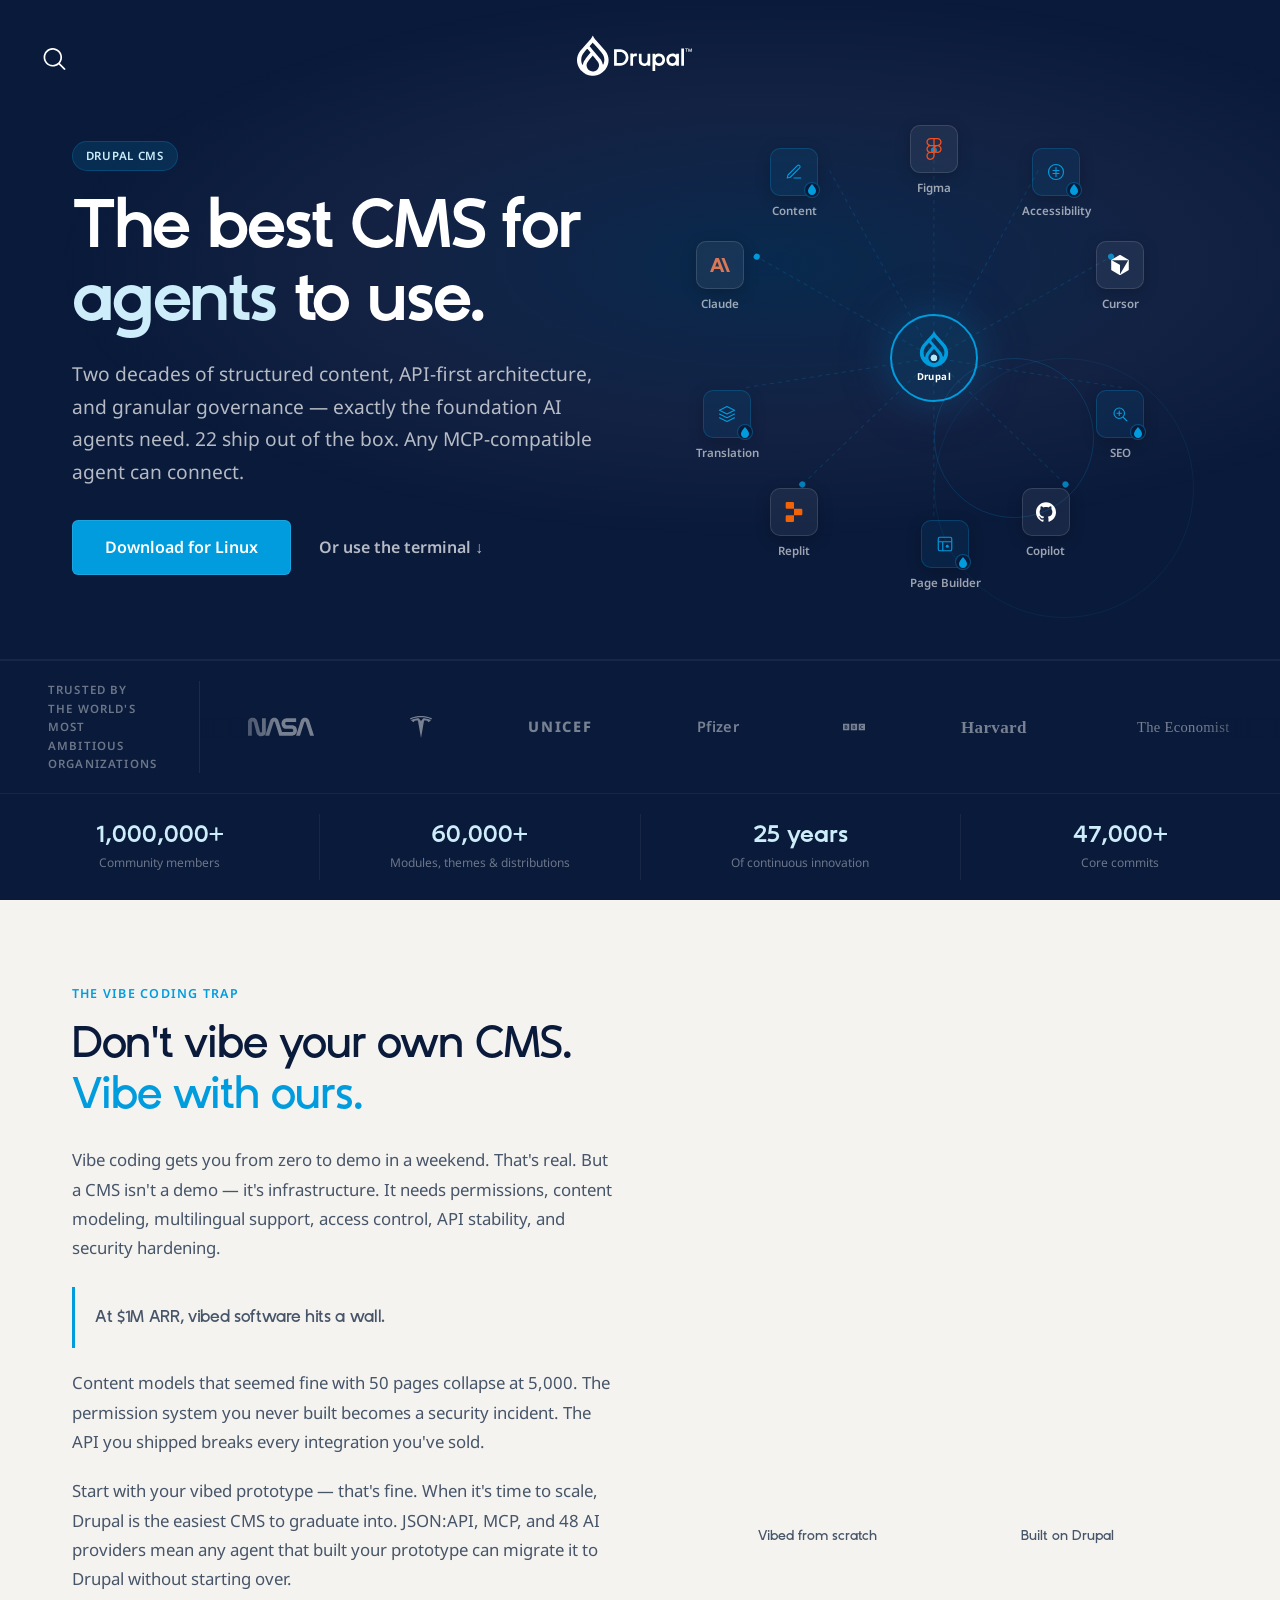
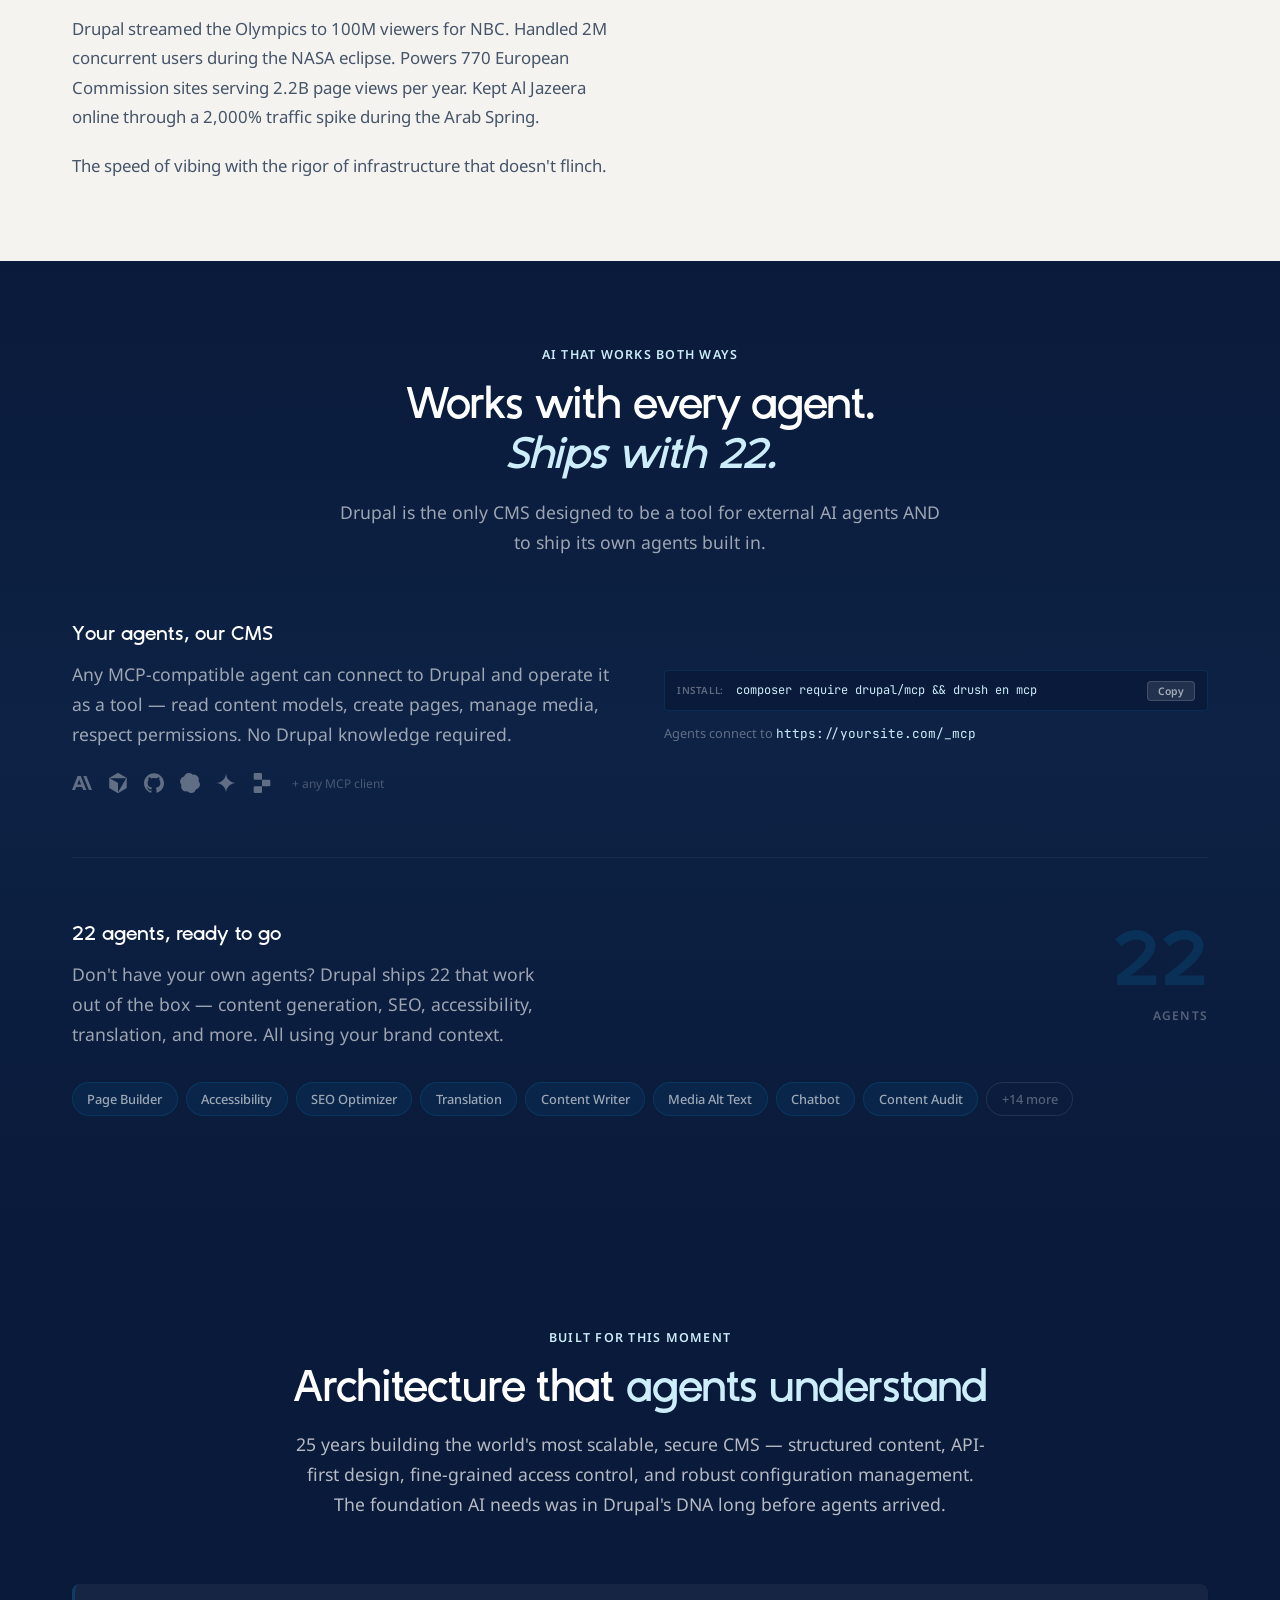
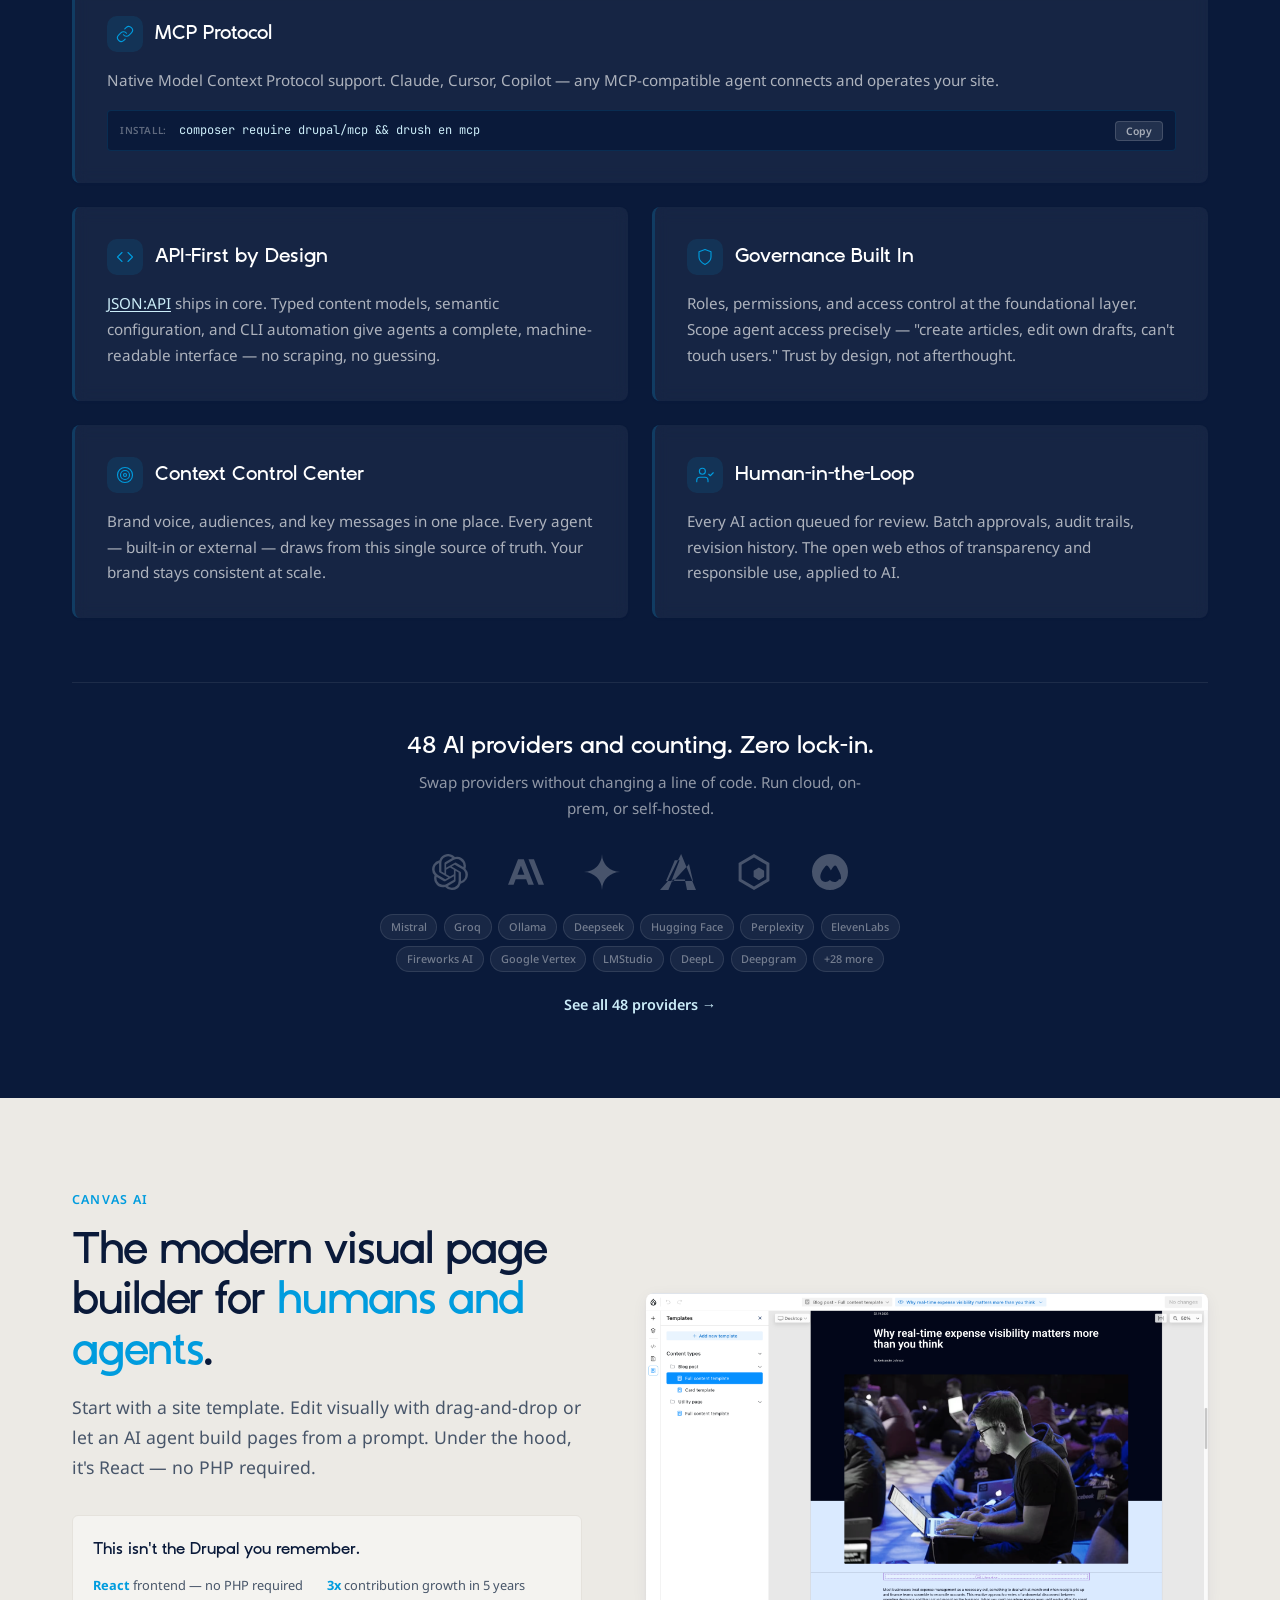
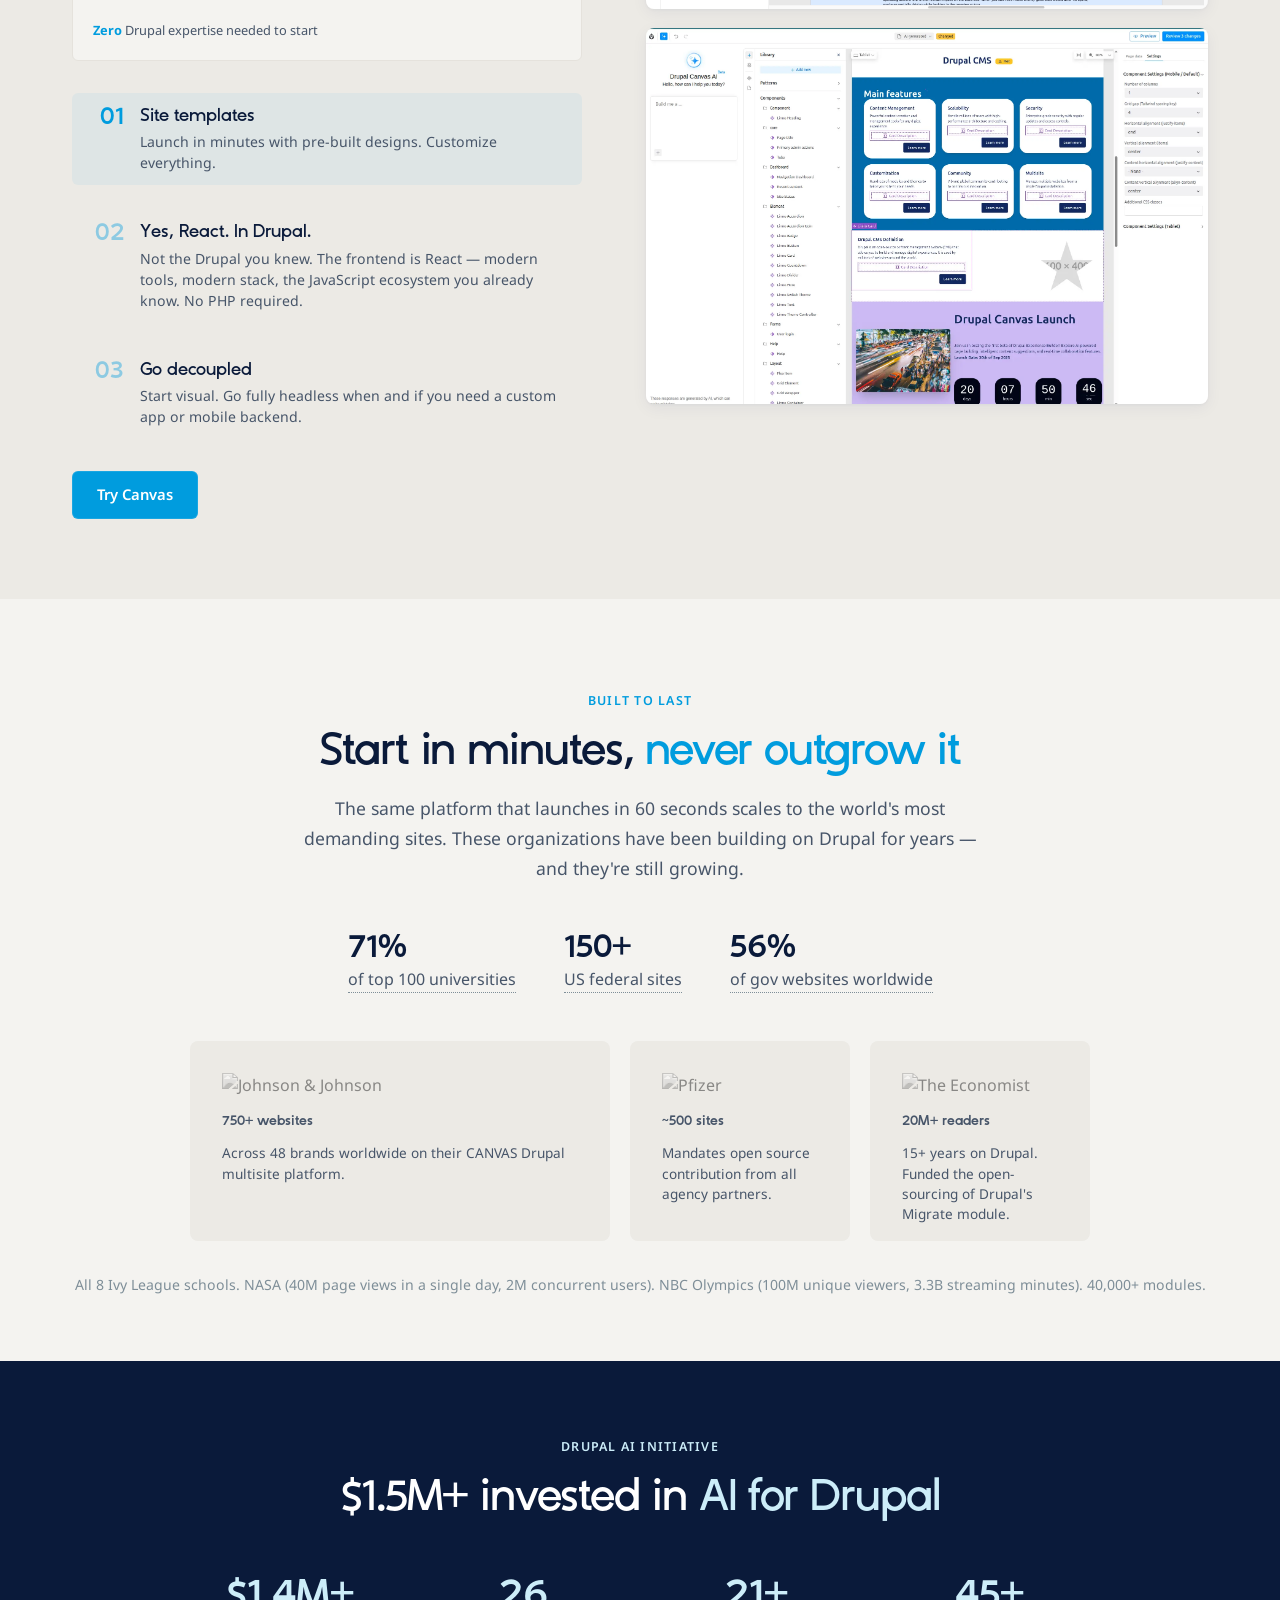
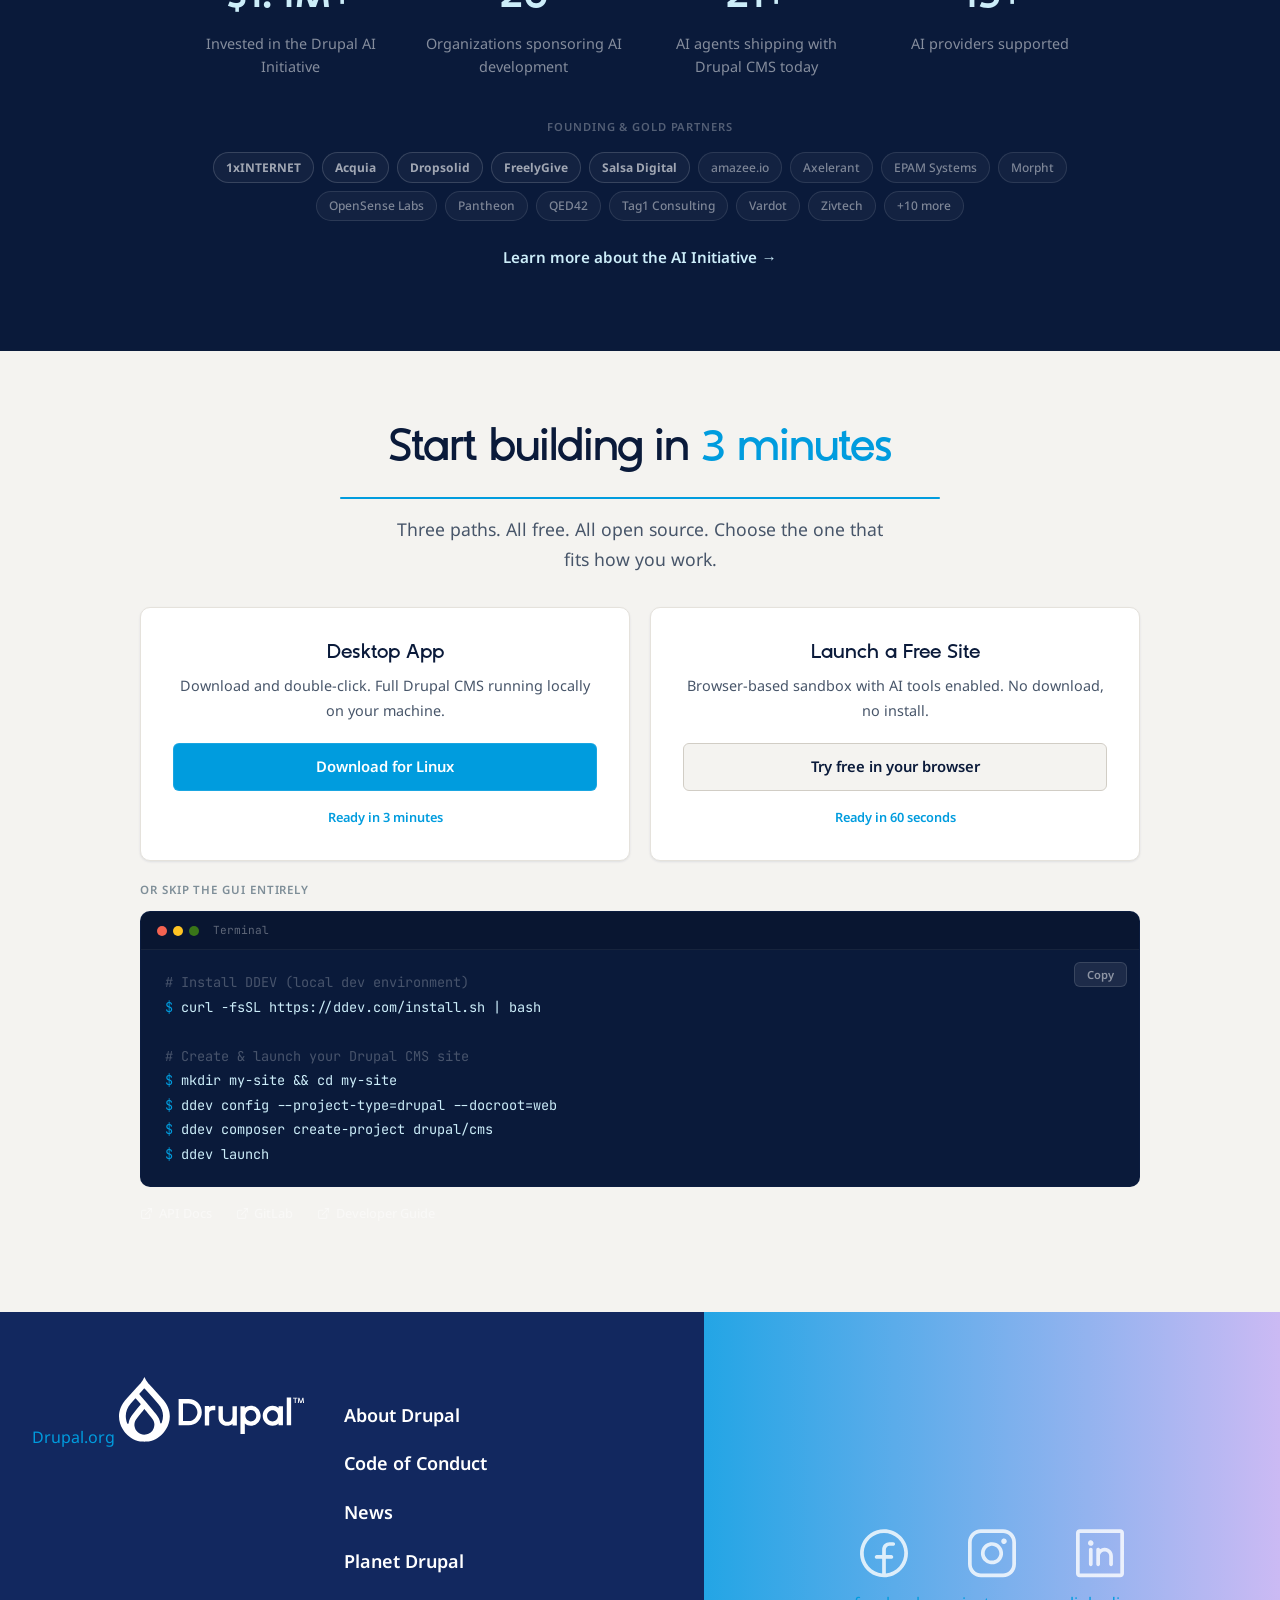
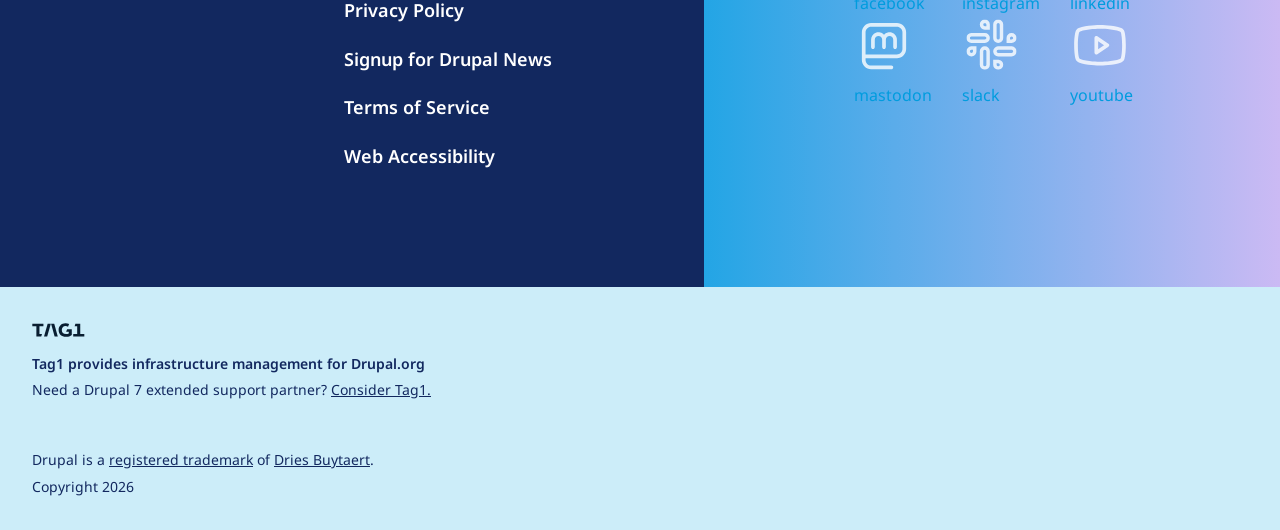
==== index.html @ f737c663 "Add header dark/light mode toggle via data-mode attribute Set data-mode="dark" on #header for transp" ====
<!DOCTYPE html>
<html lang="en">
<head>
  <meta charset="UTF-8">
  <meta name="viewport" content="width=device-width, initial-scale=1.0">
  <title>Drupal CMS — The Best CMS for Agents to Use</title>
  <link rel="preconnect" href="https://fonts.googleapis.com">
  <link rel="preconnect" href="https://fonts.gstatic.com" crossorigin>
  <link href="https://fonts.googleapis.com/css2?family=Noto+Sans:ital,wght@0,400;0,500;0,600;0,700;0,800;0,900;1,400;1,500&family=JetBrains+Mono:wght@400;500&display=swap" rel="stylesheet">
  <link rel="stylesheet" href="brand-tokens.css">
  <style>
    /* ============ HEADER ============ */
    #header {
      position: absolute; z-index: 11;
      top: 0; left: 1rem; right: 1rem;
      max-width: 1780px; height: auto; margin: 20px auto 0;
      padding: 13.5px 25px 0;
      border: solid 1px transparent; border-radius: 10px;
      background: #fff;
      box-shadow: 0 2px 10px 0 rgba(0,0,0,0.05);
      font-family: 'Noto Sans', sans-serif;
      transition: border-radius 0.2s linear;
    }
    #header * { box-sizing: border-box; }
    /* Main flex container: logo left, nav center, actions right */
    #header .header__nav-section {
      display: flex; align-items: center;
      padding-bottom: 13.5px;
      border-bottom: 1px solid transparent;
    }
    @media (min-width: 1330px) {
      #header .header__nav-section { column-gap: 28px; }
    }
    /* Logo */
    #header .header-logo { margin: auto; }
    @media (min-width: 1330px) {
      #header .header-logo { margin: 0 12px 0 0; }
    }
    #header .drupal-logo { display: inline-flex; align-items: center; text-decoration: none; }
    #header .drupal-logo svg { width: 115px; height: auto; }
    @media (min-width: 1440px) {
      #header .drupal-logo svg { width: 142px; }
    }
    #header .drupal-logo.drupal-navy svg path { fill: #12285F; }
    /* Hamburger — hidden on desktop */
    #header .🍔-menu-toggle { display: none; }
    /* Main nav */
    #header .main-navigation { flex: 1; display: flex; }
    /* Top-level menu list */
    #header .menu-main--level-1 { display: flex; align-items: center; gap: 12px; list-style: none; margin: 0; padding: 0; }
    @media (min-width: 1400px) {
      #header .menu-main--level-1 { gap: 20px; }
    }
    @media (min-width: 1920px) {
      #header .menu-main--level-1 { gap: 40px; }
    }
    /* No position:relative on menu items — dropdowns position relative to #header */
    /* Level 1 links & buttons */
    #header .menu-main__link--level-1 {
      display: block;
      padding: 16px 0; font-size: 12px; font-weight: 700;
      text-transform: uppercase; letter-spacing: 1.5px; line-height: normal;
      color: #12285F; text-decoration: none; border: none; background: none;
      cursor: pointer; white-space: nowrap;
      font-family: inherit;
    }
    @media (min-width: 1330px) {
      #header .menu-main__link--level-1 { padding: 8px 0; }
    }
    /* Support Drupal pill */
    @media (min-width: 1330px) {
      #header .menu-main__link--level-1.support-drupal {
        display: flex; align-items: center;
        border: 1px solid #12285F; border-radius: 999px; padding: 8px 16px;
        line-height: 14px;
      }
      #header .menu-main__link--level-1.support-drupal::after {
        display: block; width: 18px; height: 18px; margin-left: 8px;
        content: "";
        background-image: url('assets/drupal-theme/heart-duotone.svg');
        background-repeat: no-repeat; background-size: contain;
        /* Clear chevron mask-image that bleeds from lower-specificity rule */
        mask-image: none; -webkit-mask-image: none;
        background-color: transparent;
        float: none; margin-right: 0;
      }
    }
    /* Hide "User Menu" and "Get Started" items from main nav (they repeat in secondary areas) */
    #header .menu-main--level-1 > .menu-main__item--level-1:nth-last-child(1),
    #header .menu-main--level-1 > .menu-main__item--level-1:nth-last-child(2) {
      display: none;
    }
    /* Dropdown panels (submenu wrapper) */
    #header .menu-main__submenu-wrapper {
      display: none; position: absolute; top: 100%; left: 0;
      width: 100%; z-index: 2;
      overflow: clip;
    }
    #header:has([aria-expanded="true"]) {
      border-bottom-right-radius: 0; border-bottom-left-radius: 0;
    }
    #header:has([aria-expanded="true"]) .header__nav-section {
      border-bottom: 1px solid #e7ebf3;
    }
    #header .menu-main__link--level-1[aria-expanded="true"] + .menu-main__submenu-wrapper {
      display: block;
    }
    /* Sub-menu list — row layout on desktop matching drupal.org */
    #header .menu-main--level-2 {
      display: flex; flex-direction: row; flex-wrap: wrap;
      gap: 32px; list-style: none; margin: 0;
      padding: 32px 25px;
      background: #fff; border: solid 1px transparent; border-top: 0;
      border-radius: 0 0 10px 10px;
    }
    #header .menu-main__link--level-2 {
      display: block; padding: 0; font-size: 18px; font-weight: 700;
      font-family: 'ZT Gatha', 'Noto Sans', sans-serif;
      color: #12285F; text-decoration: none; text-transform: none;
      letter-spacing: -0.09px; line-height: 1.2;
    }
    #header .menu-main__link--level-2:hover { color: #006AA9; }
    #header .menu-main__description {
      display: block; font-size: 14px; color: #6d7583; font-weight: 400;
      margin-top: 2px; text-transform: none; letter-spacing: 0.25px;
      line-height: 20px; transition: color 0.2s;
      font-family: 'Noto Sans', sans-serif;
    }
    #header .menu-main__item--level-2:hover .menu-main__description { color: #323946; }
    /* Search drawer area */
    /* Search — display:contents like drupal.org so button stays in flow */
    #header .search-drawer { display: contents; }
    #header .header-search__drawer {
      position: absolute; top: 100%; left: 0; width: 100%;
      display: flex; align-items: center;
      visibility: hidden; height: 0; overflow: clip;
      padding-block: 0; padding-inline: 25px;
      interpolate-size: allow-keywords;
      background: #fff; border: solid 1px transparent; border-top: 0;
      border-bottom-left-radius: 10px; border-bottom-right-radius: 10px;
      transition: height 0.1s linear, padding 0.1s linear, visibility 0.1s linear;
    }
    #header .header-search-button[aria-expanded="true"] + .header-search__drawer {
      visibility: visible; height: auto;
    }
    #header .header-search__inner { max-width: 750px; margin-inline: auto; width: 100%; display: flex; align-items: center; }
    /* Search form styling inside drawer */
    #header .header-search__drawer .form-item__label { position: absolute; width: 1px; height: 1px; overflow: hidden; clip: rect(0,0,0,0); }
    #header .header-search__drawer .form-text {
      width: 100%; padding: 12px 16px; border: 2px solid #e7ebf3; border-radius: 6px;
      font-size: 1rem; font-family: 'Noto Sans', sans-serif; color: #12285F;
      outline: none; transition: border-color 0.2s;
    }
    #header .header-search__drawer .form-text:focus { border-color: #009CDE; }
    #header .header-search__drawer .form-text::placeholder { color: #a2acbe; }
    #header .header-search__drawer input[type="submit"] {
      width: 40px; height: 40px; border: solid 1px transparent;
      background-color: transparent;
      background-image: url('assets/drupal-theme/magnifying-glass.svg');
      background-repeat: no-repeat; background-position: center; background-size: 24px;
      font-size: 0; cursor: pointer; flex-shrink: 0; margin-left: 8px;
    }
    /* Search button */
    #header .header-search-button {
      position: relative; width: 44px; height: 44px;
      border: 1px solid transparent; background: transparent; color: inherit;
      border-radius: 50%; margin: 0 -10px;
      padding: 8px; display: flex; align-items: center; justify-content: center;
      cursor: pointer;
    }
    #header .header-search-button:hover { background-color: transparent; }
    #header .header-search-button__icon {
      position: absolute; inset: 0; width: 28px; height: 28px;
      display: block; margin: auto;
      background-image: url('assets/drupal-theme/magnifying-glass.svg');
      background-size: contain; background-repeat: no-repeat; background-position: center;
      pointer-events: none;
    }
    /* When expanded, transform icon into X close button */
    #header .header-search-button[aria-expanded="true"] .header-search-button__icon {
      background: none;
    }
    #header .header-search-button[aria-expanded="true"] .header-search-button__icon::before,
    #header .header-search-button[aria-expanded="true"] .header-search-button__icon::after {
      position: absolute; top: calc(50% - 1px); left: 0;
      height: 0; width: 100%;
      border-top: solid 2px currentColor;
      content: "";
    }
    #header .header-search-button[aria-expanded="true"] .header-search-button__icon::before {
      transform: rotate(45deg);
    }
    #header .header-search-button[aria-expanded="true"] .header-search-button__icon::after {
      transform: rotate(-45deg);
    }
    /* Search button — positioned by source order, after nav */
    /* Desktop search button hidden below 1330px (mobile search button shown instead) */
    #header .header-search__desktop-button { display: none; }
    @media (min-width: 1330px) {
      #header .header-search__desktop-button { display: flex; }
      #header .header__mobile-search-button { display: none; }
    }
    /* Right side — user menu + get started (secondary menu) */
    #header .header-user-menu {
      position: relative; display: none;
    }
    @media (min-width: 1330px) {
      #header .header-user-menu { display: flex; }
    }
    #header .header-user-menu__button {
      width: 44px; height: 44px; border: 1px solid transparent; background: transparent; color: inherit;
      display: flex; align-items: center; justify-content: center;
      margin: 0 -10px; padding: 0; border-radius: 50%; cursor: pointer;
    }
    #header .header-user-menu__button:hover { background: transparent; }
    #header .header-user-menu__picture { display: block; max-width: 40px; max-height: 40px; object-fit: cover; border-radius: 50%; }
    /* User menu dropdown */
    #header .header-user-menu .menu--level-1 {
      display: none; position: absolute; top: calc(100% + 13.5px); left: 50%;
      transform: translateX(-50%);
      width: max-content; min-width: 160px; padding: 12px;
      background: #fff; border-radius: 10px;
      border: solid 1px transparent;
      box-shadow: 0 5px 15px rgba(0,0,0,0.2);
      filter: drop-shadow(0 0 1px #ccc);
      list-style: none; margin: 0; z-index: 50;
    }
    #header .header-user-menu__button[aria-expanded="true"] + .menu--level-1 {
      display: block;
    }
    #header .header-user-menu .menu__link {
      display: block; padding: 6px 8px; font-size: 0.85rem; font-weight: 600;
      color: #12285F; text-decoration: none;
    }
    #header .header-user-menu .menu__link:hover { color: #006AA9; }
    /* Secondary menu (Get Started button area) */
    #header .block-bluecheese-secondarymenu {
      position: relative; display: none;
    }
    @media (min-width: 1330px) {
      #header .block-bluecheese-secondarymenu { display: block; }
    }
    #header .block-bluecheese-secondarymenu .menu--level-1 {
      display: flex; align-items: center; list-style: none; margin: 0; padding: 0;
    }
    #header .block-bluecheese-secondarymenu .menu__item--level-1 { position: relative; }
    /* Get Started button — primary CTA */
    #header .button--primary,
    #header .button.button--primary {
      display: inline-block;
      padding: 13px 17px; background: #12285F; color: #fff;
      border: solid 3px #12285F; border-radius: 6px; font-size: 14px; font-weight: 500;
      line-height: 1rem; width: fit-content;
      cursor: pointer; text-decoration: none; white-space: nowrap;
      font-family: 'Noto Sans', sans-serif;
    }
    #header .button--primary:hover { background: #fff; color: #12285F; text-decoration: none; }
    /* Get Started dropdown */
    #header .block-bluecheese-secondarymenu .menu--level-2 {
      display: none; position: absolute; top: 100%; right: 0;
      min-width: 180px; padding: 12px;
      background: #fff; border-radius: 8px;
      box-shadow: 0 8px 24px rgba(0,0,0,0.1);
      list-style: none; margin: 0; z-index: 50;
    }
    #header .block-bluecheese-secondarymenu .menu__link--button[aria-expanded="true"] + .menu--level-2 {
      display: block;
    }
    #header .block-bluecheese-secondarymenu .menu__link--level-2 {
      display: block; padding: 6px 8px; font-size: 0.85rem; font-weight: 600;
      color: #12285F; text-decoration: none;
    }
    #header .block-bluecheese-secondarymenu .menu__link--level-2:hover { color: #006AA9; }
    /* Fontello arrow icon */
    @font-face {
      font-family: 'fontello';
      src: url('assets/drupal-theme/fontello.woff2') format('woff2');
      font-weight: normal; font-style: normal; font-display: swap;
    }
    #header .icon-arrow-right::before {
      font-family: 'fontello' !important;
      content: '\e802'; float: right; padding-left: 0.5rem; font-size: 1rem; font-weight: 600; line-height: 1rem;
    }
    /* Chevron on dropdown buttons — hidden on desktop per drupal.org */
    #header .menu-main__link--has-children::after {
      content: ''; display: none; width: 16px; height: 16px; margin-right: 12px; float: right;
      background-color: #12285F;
      mask-image: url('assets/drupal-theme/chevron-down.svg');
      mask-repeat: no-repeat; mask-size: contain;
      -webkit-mask-image: url('assets/drupal-theme/chevron-down.svg');
      -webkit-mask-repeat: no-repeat; -webkit-mask-size: contain;
    }
    @media (max-width: 1329px) {
      #header .menu-main__link--has-children::after { display: inline-block; }
    }
    #header .menu__link--has-children::after {
      content: ''; display: inline-block; width: 12px; height: 12px; margin-left: 6px;
      background-color: #12285F;
      mask-image: url('assets/drupal-theme/chevron-down.svg');
      mask-repeat: no-repeat; mask-size: contain;
      -webkit-mask-image: url('assets/drupal-theme/chevron-down.svg');
      -webkit-mask-repeat: no-repeat; -webkit-mask-size: contain;
      transition: transform 0.2s;
    }
    #header button[aria-expanded="true"]::after { transform: rotate(180deg); }
    /* Screen-reader only / visually hidden */
    #header .visually-hidden,
    #header .element-focusable {
      position: absolute !important; width: 1px; height: 1px;
      overflow: hidden; clip: rect(0,0,0,0); clip-path: inset(50%);
      white-space: nowrap; border: 0; padding: 0; margin: -1px;
    }
    /* ---- Header dark mode (for overlay on dark backgrounds) ---- */
    #header[data-mode="dark"] {
      background: transparent; box-shadow: none; border-color: transparent;
    }
    #header[data-mode="dark"] .drupal-logo.drupal-navy svg path { fill: #fff; }
    #header[data-mode="dark"] .menu-main__link--level-1 { color: #fff; }
    #header[data-mode="dark"] .menu-main__link--level-1.support-drupal { border-color: rgba(255,255,255,0.5); }
    #header[data-mode="dark"] .menu-main__link--level-1.support-drupal::after {
      filter: brightness(0) invert(1);
    }
    #header[data-mode="dark"] .menu-main__link--has-children::after { background-color: #fff; }
    #header[data-mode="dark"] .menu__link--has-children::after { background-color: #fff; }
    #header[data-mode="dark"] .header-search-button__icon {
      filter: brightness(0) invert(1);
    }
    #header[data-mode="dark"] .header-user-menu__picture { filter: brightness(0) invert(1); }
    #header[data-mode="dark"] .button--primary,
    #header[data-mode="dark"] .button.button--primary {
      background: #fff; color: #12285F; border-color: #fff;
    }
    #header[data-mode="dark"] .button--primary:hover {
      background: transparent; color: #fff; border-color: #fff;
    }
    #header[data-mode="dark"] .icon-arrow-right::before { color: inherit; }
    #header[data-mode="dark"] .header__nav-section { border-bottom-color: transparent; }
    #header[data-mode="dark"] .🍔-menu-toggle svg { color: #fff; }

    /* Hero padding */
    .hero { padding-top: 6rem; }
    /* Responsive — matches drupal.org 1330px breakpoint */
    @media (max-width: 1329px) {
      #header .main-navigation { display: none; }
      #header .🍔-menu-toggle { display: block; width: 35px; height: 35px; margin: 0; padding: 0; border: none; background: transparent; cursor: pointer; }
    }

    /* ============ FOOTER ============ */
    #footer {
      padding: 0;
      font-family: 'Noto Sans', sans-serif;
    }
    #footer * { box-sizing: border-box; }
    #footer .footer__primary-section {
      display: flex; flex-direction: column;
    }
    @media (min-width: 1024px) {
      #footer .footer__primary-section { flex-direction: row; }
    }
    /* Nav container — navy bg */
    #footer .footer__nav-container {
      display: flex; flex-direction: column; gap: 40px; margin: 0;
      padding: 48px 1rem 28px;
      background-color: #12285F;
    }
    @media (min-width: 768px) {
      #footer .footer__nav-container { padding-left: 2rem; }
    }
    @media (min-width: 1024px) {
      #footer .footer__nav-container { flex-direction: row; width: 55%; padding-top: 64px; padding-bottom: 96px; }
    }
    @media (min-width: 1330px) {
      #footer .footer__nav-container { width: 66%; padding-left: 112px; }
    }
    #footer .footer__drupal-logo svg { width: 185px; height: auto; }
    #footer .footer__drupal-logo svg path { fill: #fff; }
    #footer .footer__menu {
      list-style: none; display: grid; grid-template-columns: 1fr;
      padding: 0; margin: 0;
    }
    @media (min-width: 1024px) {
      #footer .footer__menu { padding-top: 25px; }
    }
    @media (min-width: 1330px) {
      #footer .footer__menu { padding-top: 30px; grid-template-columns: 1fr 1fr; }
    }
    #footer .footer__menu-item a {
      display: block; padding-bottom: 20px; text-decoration: none;
      color: #fff; font-size: 18px; font-weight: 600; line-height: 1.6;
    }
    #footer .footer__menu-item a:hover { color: var(--drupal-light, #CCEDF9); }
    /* Social container — purple gradient */
    #footer .footer__social-container {
      display: flex; align-items: center; justify-content: left;
      padding: 32px 0;
      background: linear-gradient(270deg, #CCBAF4 -0.5%, #22a5e5 100.62%);
    }
    @media (min-width: 1024px) {
      #footer .footer__social-container { justify-content: center; width: 45%; }
    }
    @media (min-width: 1330px) {
      #footer .footer__social-container { width: 34%; }
    }
    #footer .footer__social-menu {
      list-style: none; display: grid;
      grid-template-columns: 1fr 1fr 1fr;
      gap: 32px 48px; width: fit-content;
      margin: auto; padding: 0 1rem;
    }
    #footer .footer__social-menu-item a {
      display: block; width: 60px; height: 60px; text-decoration: none;
    }
    #footer .footer__social-menu-item img {
      width: 60px; height: 60px;
      filter: brightness(0) invert(1); opacity: 0.8;
      transition: opacity 0.2s;
    }
    #footer .footer__social-menu-item img:hover { opacity: 1; }
    /* Secondary section — light blue bg */
    #footer .footer__secondary-section {
      display: flex; flex-direction: column;
      padding: 2rem 1rem;
      color: #12285F; background-color: #CCEDF9;
    }
    @media (min-width: 768px) {
      #footer .footer__secondary-section { padding-left: 2rem; }
    }
    @media (min-width: 1330px) {
      #footer .footer__secondary-section {
        flex-direction: row; justify-content: space-between; align-items: flex-start;
        padding-left: 112px; padding-right: 112px;
      }
    }
    #footer .footer__sponsorship {
      display: flex; flex-direction: column; gap: 0.25rem;
    }
    @media (min-width: 1024px) {
      #footer .footer__sponsorship { width: 55%; }
    }
    @media (min-width: 1330px) {
      #footer .footer__sponsorship {
        display: grid; grid-template-columns: max-content 1fr;
        column-gap: 32px; align-self: center; width: 66%;
      }
      #footer .footer__sponsorship-logo { width: fit-content; grid-column: 1; grid-row: 1 / span 2; }
    }
    #footer .footer__sponsorship-logo img { height: 22px; }
    #footer .footer__sponsorship-management,
    #footer .footer__sponsorship-support {
      font-size: 14px; line-height: 1.6; text-decoration: none; color: #12285F;
    }
    #footer .footer__sponsorship-management { font-weight: 600; }
    @media (min-width: 1330px) {
      #footer .footer__sponsorship-management { grid-column: 2; grid-row: 1; }
    }
    #footer .footer__sponsorship-support { font-weight: 400; }
    @media (min-width: 1330px) {
      #footer .footer__sponsorship-support { grid-column: 2; grid-row: 2; }
    }
    #footer .footer__sponsorship-support span { text-decoration: underline; }
    #footer .footer__copyright {
      padding-top: 48px; font-size: 14px; font-weight: 400;
      line-height: 1.6; color: #12285F;
    }
    @media (min-width: 1024px) {
      #footer .footer__copyright { width: 45%; }
    }
    @media (min-width: 1330px) {
      #footer .footer__copyright { width: 34%; padding-top: 0; text-align: right; }
    }
    #footer .footer__copyright a { color: #12285F; text-decoration: underline; }
    #footer .footer__copyright-year { margin-top: 0.25rem; }
    @font-face {
      font-family: 'ZT Gatha';
      src: url('assets/fonts/zt-gatha-web/ZTGatha-SemiBold.woff2') format('woff2');
      font-weight: 600;
      font-display: swap;
    }
    @font-face {
      font-family: 'ZT Gatha';
      src: url('assets/fonts/zt-gatha-web/ZTGatha-Bold.woff2') format('woff2');
      font-weight: 700;
      font-display: swap;
    }
    :root {
      --drupal-blue: #009CDE;
      --drupal-dark: #006AA9;
      --drupal-navy: #0a1a3a;
      --drupal-light: #CCEDF9;
      --drupal-purple: #CCBAF4;
      --drupal-yellow: #FFC423;
      --drupal-red: #F46351;
      --drupal-green: #397618;
      --bg: #f4f3f0;
      --bg-alt: #eceae5;
      --text: #12285F;
      --text-secondary: #475569;
      --text-muted: #7e8e98;
      --border: #e5e2dc;
      --border-strong: #d1cdc5;
      --font: 'Noto Sans', -apple-system, BlinkMacSystemFont, 'Segoe UI', sans-serif;
      --font-heading: 'ZT Gatha', 'Noto Sans', -apple-system, BlinkMacSystemFont, sans-serif;
      --mono: 'JetBrains Mono', 'Fira Code', monospace;
      --max-w: 1200px;
      --radius: 12px;
      --radius-sm: 6px;
      --shadow-sm: 0 1px 3px rgba(18,40,95,0.06), 0 1px 2px rgba(18,40,95,0.04);
      --shadow: 0 4px 16px rgba(18,40,95,0.06), 0 1px 3px rgba(18,40,95,0.04);
      --shadow-lg: 0 12px 40px rgba(18,40,95,0.08), 0 4px 12px rgba(18,40,95,0.04);
      --shadow-blue: 0 8px 30px rgba(0,156,222,0.25);
      --gradient-text: linear-gradient(135deg, #009CDE, #CCEDF9);
      --accent-border: 3px solid var(--drupal-blue);
      /* V2 gradient variables */
      --grad-cta-bg: linear-gradient(135deg, #12285F, #009CDE);
      --grad-blue-purple: linear-gradient(135deg, #009CDE, #CCBAF4);
      --grad-stat-text: linear-gradient(135deg, #009CDE, #CCBAF4);
    }

    *, *::before, *::after { box-sizing: border-box; margin: 0; padding: 0; }
    html { scroll-behavior: smooth; -webkit-font-smoothing: antialiased; }
    body { font-family: var(--font); background: var(--bg); color: var(--text); line-height: 1.6; overflow-x: hidden; }
    a { color: var(--drupal-blue); text-decoration: none; transition: color 0.2s; }
    a:hover { color: var(--drupal-dark); }

    h1 { font-family: var(--font-heading); font-size: clamp(2.75rem, 5.5vw, 4.25rem); font-weight: 700; line-height: 1.08; letter-spacing: -0.03em; }
    h2 { font-family: var(--font-heading); font-size: clamp(2rem, 3.5vw, 2.75rem); font-weight: 600; line-height: 1.15; letter-spacing: -0.025em; color: var(--drupal-navy); }
    h3 { font-family: var(--font-heading); font-size: 1.25rem; font-weight: 600; line-height: 1.3; color: var(--drupal-navy); }
    p { font-size: 1.1rem; color: var(--text-secondary); line-height: 1.7; }
    .highlight { color: var(--drupal-blue); }
    .highlight-on-dark { color: var(--drupal-light); -webkit-text-fill-color: var(--drupal-light); }
    .section-label { display: inline-block; font-size: 0.78rem; font-weight: 600; text-transform: uppercase; letter-spacing: 0.1em; color: var(--drupal-blue); margin-bottom: 1rem; }

    .container { max-width: var(--max-w); margin: 0 auto; padding: 0 2rem; }
    .section { padding: 5.5rem 0 6rem; position: relative; }
    .section-alt { background: var(--bg-alt); }
    .grid { display: grid; gap: 1.5rem; }
    .grid-3 { grid-template-columns: repeat(3, 1fr); }
    .grid-4 { grid-template-columns: repeat(4, 1fr); }
    .text-center { text-align: center; }
    .mt-2 { margin-top: 1rem; }

    /* Scroll progress bar */
    .scroll-progress-track {
      position: fixed; top: 0; left: 0; right: 0; height: 3px;
      background: var(--drupal-navy); z-index: 101; pointer-events: none;
    }
    .scroll-progress {
      height: 100%; width: 0%;
      background: linear-gradient(90deg, #009CDE, #CCBAF4);
    }


    /* Buttons */
    .btn {
      display: inline-flex; align-items: center; justify-content: center; gap: 0.5rem;
      padding: 0.7rem 1.5rem; border-radius: var(--radius-sm);
      font-family: var(--font); font-size: 0.925rem; font-weight: 600;
      cursor: pointer; transition: all 0.2s; border: none; white-space: nowrap;
      position: relative; overflow: hidden;
    }
    .btn-lg { padding: 0.85rem 2rem; font-size: 1rem; border-radius: 6px; }
    .btn-primary { background: var(--drupal-blue); color: #fff; border: 1px solid rgba(255,255,255,0.1); }
    .btn-primary:hover { background: var(--drupal-dark); color: #fff; transform: translateY(-1px); box-shadow: 0 4px 12px rgba(0,106,169,0.3); }
    .btn-secondary { background: rgba(255,255,255,0.06); color: #fff; border: 1px solid rgba(255,255,255,0.15); backdrop-filter: blur(8px); -webkit-backdrop-filter: blur(8px); }
    .btn-secondary:hover { background: rgba(255,255,255,0.12); border-color: rgba(255,255,255,0.3); color: #fff; transform: translateY(-1px); }
    .btn-secondary-dark { background: var(--bg); color: var(--drupal-navy); border: 1px solid var(--border-strong); }
    .btn-secondary-dark:hover { background: var(--drupal-navy); color: #fff; border-color: var(--drupal-navy); transform: translateY(-1px); }

    /* Hero inline link (replaces ghost button) */
    .hero-inline-link {
      color: rgba(255,255,255,0.7); font-size: 1rem; font-weight: 600;
      display: inline-flex; align-items: center; gap: 0.35rem;
      transition: color 0.2s; margin-left: 1rem;
    }
    .hero-inline-link:hover { color: #fff; }

    /* Hero — full navy immersive */
    .hero-and-proof {
      display: flex; flex-direction: column;
      min-height: 100vh; min-height: 100dvh;
      background: var(--drupal-navy);
      position: relative;
    }
    .hero-and-proof::after {
      content: ''; position: absolute; inset: 0; z-index: 1; pointer-events: none;
      background-image: url("data:image/svg+xml,%3Csvg viewBox='0 0 256 256' xmlns='http://www.w3.org/2000/svg'%3E%3Cfilter id='n'%3E%3CfeTurbulence type='fractalNoise' baseFrequency='0.9' numOctaves='4' stitchTiles='stitch'/%3E%3C/filter%3E%3Crect width='100%25' height='100%25' filter='url(%23n)' opacity='0.04'/%3E%3C/svg%3E");
      opacity: 0.03; mix-blend-mode: overlay;
    }
    @media (max-width: 900px) {
      .hero-and-proof { min-height: auto; }
    }
    .hero {
      display: flex; align-items: center; flex: 1;
      padding: 5rem 0 1.5rem; position: relative; overflow: hidden; z-index: 2;
    }
    .hero::before {
      content: ''; position: absolute; inset: 0;
      background: radial-gradient(ellipse 80% 60% at 60% 40%, rgba(0,156,222,0.12), rgba(204,186,244,0.05) 40%, transparent 70%);
      pointer-events: none;
    }
    .hero::after {
      content: ''; position: absolute; bottom: 0; left: 0; right: 0; height: 1px;
      background: rgba(255,255,255,0.06);
    }
    .hero-content { position: relative; z-index: 2; width: 100%; }
    .hero h1 { color: #fff; }
    .hero-subhead { font-size: clamp(1.05rem, 1.8vw, 1.2rem); color: rgba(255,255,255,0.7); max-width: 560px; margin: 1.25rem 0 2rem; line-height: 1.7; }
    .hero-actions { display: flex; gap: 0.75rem; flex-wrap: wrap; align-items: center; }
    .hero-split { display: grid; grid-template-columns: 1fr 1fr; gap: 2.5rem; align-items: center; }

    /* Hero badge */
    .badge { display: inline-block; padding: 0.3rem 0.8rem; border-radius: 999px; font-size: 0.72rem; font-weight: 600; text-transform: uppercase; letter-spacing: 0.06em; }
    .badge-blue { background: rgba(0,156,222,0.15); color: var(--drupal-light); border: 1px solid rgba(0,156,222,0.25); }
    .badge-green { background: rgba(57,118,24,0.1); color: var(--drupal-green); }

    /* Hero Illustration — agent network */
    @keyframes hero-pulse-ring {
      0% { transform: translate(-50%, -50%) scale(1); opacity: 0.15; }
      50% { transform: translate(-50%, -50%) scale(1.08); opacity: 0.06; }
      100% { transform: translate(-50%, -50%) scale(1); opacity: 0.15; }
    }
    @keyframes hero-node-float {
      0%, 100% { transform: translateY(0); }
      50% { transform: translateY(-6px); }
    }
    @keyframes hero-dash {
      to { stroke-dashoffset: -16; }
    }
    @keyframes hero-data-packet {
      0% { offset-distance: 0%; opacity: 0; }
      10% { opacity: 1; }
      90% { opacity: 1; }
      100% { offset-distance: 100%; opacity: 0; }
    }
    .hero-illustration {
      position: relative; display: flex; align-items: center; justify-content: center;
      aspect-ratio: 1; width: 85%; margin: 0 auto;
    }
    .hero-illustration .pulse-ring {
      position: absolute; top: 50%; left: 50%; border-radius: 50%;
      border: 1px solid rgba(0,156,222,0.2);
      animation: hero-pulse-ring 3s ease-in-out infinite;
    }
    .hero-illustration .pulse-ring-1 { width: 160px; height: 160px; }
    .hero-illustration .pulse-ring-2 { width: 260px; height: 260px; animation-delay: 1.5s; border-color: rgba(0,156,222,0.1); }
    .hero-illustration .center-node {
      position: relative; z-index: 3; display: flex; flex-direction: column;
      align-items: center; justify-content: center;
      width: 88px; height: 88px; border-radius: 50%;
      background: rgba(0,156,222,0.1); border: 2px solid var(--drupal-blue);
      box-shadow: 0 0 40px rgba(0,156,222,0.2), 0 0 80px rgba(0,156,222,0.08);
    }
    .hero-illustration .center-node span {
      margin-top: 2px; font-size: 0.6rem; font-weight: 700; letter-spacing: 0.05em; color: #fff;
    }
    .hero-illustration .agent-node {
      position: absolute; z-index: 3; display: flex; flex-direction: column;
      align-items: center; gap: 6px; transition: transform 0.3s;
      animation: hero-node-float 3s ease-in-out infinite;
    }
    .hero-illustration .agent-node:hover { transform: scale(1.1); }
    .hero-illustration .agent-node .icon-box {
      width: 48px; height: 48px; border-radius: 10px;
      background: rgba(255,255,255,0.06);
      border: 1px solid rgba(255,255,255,0.12);
      box-shadow: 0 4px 16px rgba(0,0,0,0.2);
      display: flex; align-items: center; justify-content: center; font-size: 1.1rem;
    }
    .hero-illustration .agent-node .node-label {
      font-size: 0.72rem; font-weight: 600; color: rgba(255,255,255,0.6); white-space: nowrap;
    }
    .hero-illustration .agent-node .icon-box-drupal {
      border-color: rgba(0,156,222,0.25);
      background: rgba(0,156,222,0.08);
      position: relative;
    }
    .hero-illustration .agent-node .icon-box-drupal::after {
      content: ''; position: absolute; bottom: -3px; right: -3px;
      width: 16px; height: 16px; border-radius: 50%;
      background: var(--drupal-navy); border: 1.5px solid rgba(0,156,222,0.4);
      background-image: url("data:image/svg+xml,%3Csvg viewBox='0 0 32 44' xmlns='http://www.w3.org/2000/svg'%3E%3Cpath d='M16 0S0 16 0 28c0 8.8 7.2 16 16 16s16-7.2 16-16C32 16 16 0 16 0z' fill='%23009CDE'/%3E%3C/svg%3E");
      background-size: 8px 11px; background-repeat: no-repeat; background-position: center;
    }
    .hero-illustration .lines-svg {
      position: absolute; inset: 0; z-index: 1; pointer-events: none;
    }
    .hero-illustration .dash-line {
      stroke: rgba(0,156,222,0.2); stroke-width: 1;
      stroke-dasharray: 4 4; animation: hero-dash 2s linear infinite;
    }
    .hero-illustration .data-dot {
      fill: #009CDE; animation: hero-data-packet 3s ease-in-out infinite;
    }
    .hero-illustration .data-dot-rev {
      fill: #CCEDF9; animation: hero-data-packet 3.5s ease-in-out infinite;
    }

    /* Social proof — logo ticker + stats */
    .proof-section {
      border-top: 1px solid rgba(255,255,255,0.06);
      flex-shrink: 0; position: relative; z-index: 2;
    }

    /* Logo ticker — infinite scroll */
    .proof-ticker {
      padding: 1.25rem 0;
      display: flex; align-items: center;
      border-bottom: 1px solid rgba(255,255,255,0.06);
      overflow: hidden; position: relative;
    }
    .proof-ticker-label {
      flex: 0 0 auto; padding: 0 3rem;
      border-right: 1px solid rgba(255,255,255,0.08);
      font-size: 0.72rem; font-weight: 600; text-transform: uppercase;
      letter-spacing: 0.1em; color: rgba(255,255,255,0.4);
      max-width: 200px; line-height: 1.6;
    }
    .proof-ticker-track {
      display: flex; overflow: hidden; flex: 1; position: relative;
    }
    .proof-ticker-track::before,
    .proof-ticker-track::after {
      content: ''; position: absolute; top: 0; bottom: 0; width: 80px; z-index: 2; pointer-events: none;
    }
    .proof-ticker-track::before { left: 0; background: linear-gradient(to right, var(--drupal-navy), transparent); }
    .proof-ticker-track::after { right: 0; background: linear-gradient(to left, var(--drupal-navy), transparent); }
    @keyframes ticker-scroll {
      0% { transform: translateX(0); }
      100% { transform: translateX(-50%); }
    }
    .proof-ticker-logos {
      display: flex; align-items: center;
      animation: ticker-scroll 45s linear infinite;
    }
    .proof-ticker-track:hover .proof-ticker-logos {
      animation-play-state: paused;
    }
    .proof-ticker-logo {
      flex: 0 0 auto; padding: 0 3rem;
      font-size: 1.1rem; font-weight: 700; color: rgba(255,255,255,0.45);
      white-space: nowrap; letter-spacing: 0.02em;
      transition: color 0.3s;
      display: flex; align-items: center;
    }
    .proof-ticker-logo:hover { color: rgba(255,255,255,0.8); }

    /* Stats bar */
    .proof-stats {
      display: flex; justify-content: center; align-items: center;
      padding: 1.25rem 0; gap: 0;
    }
    .proof-stat {
      flex: 1; text-align: center; padding: 0.5rem 2rem;
      border-right: 1px solid rgba(255,255,255,0.06);
    }
    .proof-stat:last-child { border-right: none; }
    .proof-stat-number {
      font-family: var(--font-heading); font-size: 1.5rem; font-weight: 700;
      color: var(--drupal-light); line-height: 1.1;
    }
    .proof-stat-label {
      font-size: 0.75rem; color: rgba(255,255,255,0.4);
      margin-top: 0.25rem;
    }

    /* Works with every agent section */
    /* Don't vibe your own CMS */
    .vibe-section {
      padding: 5rem 0; background: var(--bg);
    }
    .vibe-inner {
      display: grid;
      grid-template-columns: 1fr 1fr;
      gap: 3rem;
      align-items: center;
    }
    .vibe-canvas-wrap {
      display: flex;
      flex-direction: column;
      align-items: center;
    }
    .vibe-canvas {
      width: 100%;
      max-width: 500px;
      aspect-ratio: 5/3;
    }
    .vibe-canvas-labels {
      display: flex;
      justify-content: space-around;
      width: 100%;
      max-width: 500px;
      margin-top: 0.75rem;
      font-size: 0.85rem;
      font-weight: 600;
      color: var(--text-secondary);
      font-family: var(--font-heading);
    }
    @media (max-width: 900px) {
      .vibe-inner { grid-template-columns: 1fr; }
    }
    .vibe-content h2 { margin-bottom: 1.5rem; }
    .vibe-content p {
      font-size: 1.05rem; color: var(--text-secondary); line-height: 1.75; margin-bottom: 1.25rem;
    }
    .vibe-content p:last-child { margin-bottom: 0; }
    .vibe-callout {
      font-size: 1.4rem; font-weight: 600; color: var(--drupal-navy);
      font-family: var(--font-heading); letter-spacing: -0.02em;
      padding: 1rem 0; border-left: 3px solid var(--drupal-blue);
      padding-left: 1.25rem; margin: 1.5rem 0;
    }

    .agents-section { padding: 5rem 0 6.5rem; background: linear-gradient(180deg, var(--drupal-navy) 0%, #0d2245 50%, var(--drupal-navy) 100%); color: #fff; }
    /* Bring your own agent — full width two-column */
    .agents-byoa {
      display: grid; grid-template-columns: 1fr 1fr; gap: 3rem; align-items: center;
    }
    .agents-logos-row {
      display: flex; align-items: center; gap: 1rem; margin-top: 1.5rem;
    }
    @media (max-width: 900px) {
      .agents-byoa { grid-template-columns: 1fr; }
    }
    /* Ships with 22 — asymmetric right-heavy layout */
    .agents-builtin-header {
      display: flex; justify-content: space-between; align-items: flex-start; gap: 3rem;
    }
    .agents-builtin-count {
      text-align: right; flex-shrink: 0;
    }
    .agents-builtin-number {
      font-family: var(--font-heading); font-size: 5rem; font-weight: 700;
      color: rgba(0,156,222,0.15); line-height: 1;
    }
    .agents-builtin-label {
      display: block; font-size: 0.75rem; font-weight: 600; text-transform: uppercase;
      letter-spacing: 0.1em; color: rgba(255,255,255,0.3); margin-top: 0.25rem;
    }
    .agents-builtin-list {
      display: flex; flex-wrap: wrap; gap: 0.5rem; margin-top: 2rem;
    }
    .agents-builtin-list span {
      font-size: 0.8rem; padding: 0.35rem 0.9rem; border-radius: 999px;
      background: rgba(0,156,222,0.08); border: 1px solid rgba(0,156,222,0.15);
      color: rgba(255,255,255,0.6); font-weight: 500;
    }
    .agents-builtin-list span:last-child {
      background: transparent; border-color: rgba(255,255,255,0.1);
      color: rgba(255,255,255,0.3);
    }
    /* Shared MCP connect component */
    .mcp-connect {
      display: flex; align-items: center; gap: 0.5rem;
      background: var(--drupal-navy); border-radius: 4px; padding: 0.6rem 0.75rem;
      border: 1px solid rgba(0,156,222,0.15);
      min-width: 0; overflow: hidden;
    }
    .mcp-connect-label {
      font-size: 0.62rem; font-weight: 600; text-transform: uppercase;
      letter-spacing: 0.06em; color: rgba(255,255,255,0.35); white-space: nowrap;
      margin-right: 0.25rem;
    }
    .mcp-connect code {
      font-family: var(--mono); font-size: 0.75rem; color: var(--drupal-light);
      flex: 1; min-width: 0; overflow: hidden; text-overflow: ellipsis;
    }
    .mcp-connect-copy {
      flex-shrink: 0; background: rgba(255,255,255,0.1); border: 1px solid rgba(255,255,255,0.15);
      color: rgba(255,255,255,0.6); padding: 2px 10px; border-radius: 4px;
      font-size: 0.65rem; font-weight: 600; cursor: pointer;
      font-family: var(--font); transition: all 0.2s;
    }
    .mcp-connect-copy:hover { background: rgba(255,255,255,0.18); color: #fff; }
    .agents-more {
      grid-column: span 2; text-align: center; padding: 0.5rem 0.75rem;
      border-radius: 8px; font-size: 0.78rem; font-weight: 600;
      background: rgba(0,156,222,0.08); border: 1px solid rgba(0,156,222,0.2); color: var(--drupal-light);
    }

    /* Cards — left border accent */
    .card {
      background: var(--bg); border: none;
      border-radius: 8px; padding: 2rem;
      transition: all 0.3s ease; box-shadow: var(--shadow-sm);
      border-left: var(--accent-border);
    }
    .card:hover { box-shadow: var(--shadow); transform: translateY(-3px); border-left-width: 4px; }
    .card-header-row {
      display: flex; align-items: center; gap: 0.75rem; margin-bottom: 1rem;
    }
    .card-icon {
      width: 36px; height: 36px; border-radius: 10px;
      background: rgba(0,156,222,0.06);
      display: flex; align-items: center; justify-content: center;
      font-size: 1rem; flex-shrink: 0;
    }

    /* Stats */
    .stat-number {
      font-family: var(--font-heading); font-size: clamp(2.5rem, 4vw, 3.5rem); font-weight: 700;
      background: var(--gradient-text); -webkit-background-clip: text;
      -webkit-text-fill-color: transparent; background-clip: text; line-height: 1.1;
    }
    .stat-label { font-size: 0.9rem; color: var(--text-secondary); margin-top: 0.4rem; }

    /* Structured content section — light blue tint */
    .structured-section {
      padding: 6.5rem 0 5rem; background: var(--drupal-navy);
      position: relative; overflow: hidden; color: #fff;
    }
    .matrix-canvas {
      position: absolute; inset: 0; z-index: 0; pointer-events: none;
      opacity: 0.4;
    }
    .structured-section > .container { position: relative; z-index: 1; }
    .structured-section .section-label { color: var(--drupal-light); }
    .structured-section h2 { color: #fff; }
    .structured-section h2 .highlight { color: var(--drupal-light); }
    .structured-section p { color: rgba(255,255,255,0.7); }
    .structured-section .grid { grid-template-columns: 1fr 1fr; }
    .structured-section .card-wide { grid-column: span 2; }
    /* Cards on dark bg */
    .structured-section .card {
      background: rgba(255,255,255,0.05); border-left: 3px solid var(--drupal-blue);
      border-color: rgba(0,156,222,0.2); backdrop-filter: blur(8px);
    }
    .structured-section .card:hover { background: rgba(255,255,255,0.08); border-left-width: 4px; }
    .structured-section .card h3 { color: #fff; }
    .structured-section .card p { color: rgba(255,255,255,0.65); }
    .structured-section .card-icon { background: rgba(0,156,222,0.12); }
    /* Quote on dark */
    .structured-section .initiative-quote { background: rgba(255,255,255,0.04); border: none; }
    .structured-section .initiative-quote blockquote { color: rgba(255,255,255,0.85); }
    .structured-section .initiative-quote cite { color: rgba(255,255,255,0.5); }
    .structured-section .initiative-quote::before { color: rgba(0,156,222,0.2); }

    /* Provider showcase — standalone centered block */
    .providers-showcase {
      text-align: center; margin-top: 4rem; padding-top: 3rem;
      border-top: 1px solid rgba(255,255,255,0.08);
    }
    .providers-showcase h3 { color: #fff; font-size: 1.5rem; margin-bottom: 0.5rem; }
    .providers-showcase p { color: rgba(255,255,255,0.55); font-size: 0.95rem; max-width: 480px; margin: 0 auto 2rem; }
    .providers-showcase-logos {
      display: flex; justify-content: center; align-items: center;
      gap: 2.5rem; flex-wrap: wrap; margin-bottom: 1.5rem;
    }
    .provider-logo-lg {
      color: rgba(255,255,255,0.25); transition: all 0.3s; cursor: default;
      display: flex; align-items: center; position: relative;
    }
    .provider-logo-lg:hover { color: rgba(255,255,255,0.8); transform: scale(1.1); }
    .provider-logo-lg::after {
      content: attr(data-tip); position: absolute; bottom: calc(100% + 10px); left: 50%;
      transform: translateX(-50%) translateY(4px); opacity: 0; pointer-events: none;
      background: rgba(255,255,255,0.12); color: #fff; font-size: 0.7rem; font-weight: 600;
      padding: 3px 10px; border-radius: 3px; white-space: nowrap;
      backdrop-filter: blur(8px); transition: opacity 0.15s, transform 0.15s;
    }
    .provider-logo-lg:hover::after { opacity: 1; transform: translateX(-50%) translateY(0); }
    .providers-more {
      display: flex; flex-wrap: wrap; justify-content: center; gap: 0.4rem;
      margin-bottom: 1.25rem; max-width: 600px; margin-left: auto; margin-right: auto;
    }
    .providers-more span {
      font-size: 0.68rem; padding: 0.2rem 0.6rem; border-radius: 999px;
      background: rgba(255,255,255,0.06); border: 1px solid rgba(255,255,255,0.1);
      color: rgba(255,255,255,0.4); font-weight: 500;
    }
    .card-providers-logos {
      display: flex; gap: 1.25rem; align-items: center; flex-shrink: 0;
    }
    .provider-logo {
      color: var(--text-muted); opacity: 0.45; transition: opacity 0.2s, color 0.2s;
      display: flex; align-items: center; position: relative; cursor: default;
    }
    .provider-logo:hover { opacity: 0.8; color: var(--drupal-navy); }
    .provider-logo::after {
      content: attr(data-tip); position: absolute; bottom: calc(100% + 8px); left: 50%;
      transform: translateX(-50%) translateY(4px); opacity: 0; pointer-events: none;
      background: var(--drupal-navy); color: #fff; font-size: 0.68rem; font-weight: 600;
      padding: 3px 8px; border-radius: 3px; white-space: nowrap;
      transition: opacity 0.15s, transform 0.15s;
    }
    .provider-logo:hover::after { opacity: 1; transform: translateX(-50%) translateY(0); }

    /* Drupal AI Initiative */
    .initiative-section {
      padding: 4.5rem 0 5rem; background: var(--drupal-navy); color: #fff;
    }
    .initiative-section .section-label { color: var(--drupal-light); }
    .initiative-section h2 { color: #fff; }
    .initiative-section h2 .highlight { color: var(--drupal-light); }
    .initiative-inner {
      max-width: 900px; margin: 0 auto; text-align: center;
    }
    .initiative-stats { display: grid; grid-template-columns: repeat(4, 1fr); gap: 2rem; margin-top: 2.5rem; }
    .initiative-stat-number { font-family: var(--font-heading); font-size: 2.5rem; font-weight: 700; color: var(--drupal-light); }
    .initiative-stat-label { font-size: 0.9rem; color: rgba(255,255,255,0.5); margin-top: 0.25rem; }
    .initiative-quote {
      margin-top: 3rem; padding: 2rem; padding-left: 3.5rem; background: var(--bg); border: none;
      border-radius: 8px; box-shadow: var(--shadow-sm);
      position: relative;
    }
    .initiative-quote::before {
      content: '\201C';
      position: absolute;
      top: -10px;
      left: 20px;
      font-size: 5rem;
      color: rgba(0,156,222,0.12);
      font-family: Georgia, serif;
      line-height: 1;
    }
    .initiative-quote blockquote {
      font-size: 1.15rem; font-style: italic; color: var(--text); line-height: 1.7;
      padding-left: 0; text-align: left; border: none;
    }
    .initiative-quote cite { display: block; margin-top: 1rem; font-size: 0.9rem; color: var(--text-secondary); font-style: normal; text-align: left; }
    .sponsor-grid {
      display: flex; flex-wrap: wrap; justify-content: center; gap: 0.5rem;
    }
    .sponsor-name {
      font-size: 0.75rem; font-weight: 500; color: rgba(255,255,255,0.45);
      padding: 0.3rem 0.75rem; border: 1px solid rgba(255,255,255,0.1);
      border-radius: 999px; background: rgba(255,255,255,0.04); transition: all 0.2s;
    }
    .sponsor-name:hover { border-color: rgba(0,156,222,0.4); color: var(--drupal-light); }
    .sponsor-founding { font-weight: 700; color: rgba(255,255,255,0.6); border-color: rgba(255,255,255,0.15); }

    /* Proven at scale — case studies */
    .growth-section { padding: 5.5rem 0 4rem; background: var(--bg); }
    /* Proof — editorial magazine layout */
    .proof-headline-stats {
      display: flex; justify-content: center; gap: 3rem; margin-bottom: 3rem;
      flex-wrap: wrap;
    }
    .proof-headline-stats span {
      font-size: 1rem; color: var(--text-secondary);
    }
    .proof-stat-sourced {
      position: relative; cursor: help;
      border-bottom: 1px dotted var(--text-muted);
    }
    .proof-stat-sourced::after {
      content: attr(data-tip); position: absolute; bottom: calc(100% + 10px); left: 50%;
      transform: translateX(-50%) translateY(4px); opacity: 0; pointer-events: none;
      background: var(--drupal-navy); color: rgba(255,255,255,0.9); font-size: 0.68rem;
      padding: 8px 12px; border-radius: 6px; white-space: normal; width: 260px;
      line-height: 1.4; text-align: left; font-weight: 400;
      transition: opacity 0.15s, transform 0.15s; z-index: 10;
      box-shadow: var(--shadow-lg);
    }
    .proof-stat-sourced:hover::after { opacity: 1; transform: translateX(-50%) translateY(0); }
    .proof-headline-stats strong {
      font-family: var(--font-heading); font-size: 2rem; font-weight: 700;
      color: var(--drupal-navy); display: block; line-height: 1.1;
    }
    .proof-featured {
      display: flex; gap: 1.25rem;
      max-width: 900px; margin: 0 auto;
      align-items: stretch;
    }
    .proof-featured-item {
      background: var(--bg-alt); padding: 2rem; border-radius: 8px;
      flex: 1; min-width: 0; max-height: 200px;
      transition: flex 0.4s ease, box-shadow 0.4s;
      cursor: default; overflow: hidden;
    }
    .proof-featured-item { flex: 0.7; }
    .proof-featured-item:first-child { flex: 1.6; }
    .proof-featured:hover .proof-featured-item { flex: 0.6; }
    .proof-featured:hover .proof-featured-item:hover {
      flex: 2; box-shadow: var(--shadow-lg);
    }
    .proof-featured:hover .proof-featured-item:hover img {
      opacity: 0.9; filter: none;
    }
    .proof-featured-stat {
      font-family: var(--font-heading); font-size: 2rem; font-weight: 700;
      color: var(--drupal-navy); margin: 0.75rem 0 0.4rem; line-height: 1;
      transition: font-size 0.4s;
    }
    .proof-featured:hover .proof-featured-item:hover .proof-featured-stat {
      font-size: 2rem;
    }
    .proof-featured-desc {
      font-size: 0.88rem; color: var(--text-secondary); line-height: 1.5;
    }
    .proof-featured-item p {
      font-size: 0.85rem; color: var(--text-secondary); line-height: 1.5; margin-top: 0.75rem;
    }

    /* CTA Section — warm off-white background */
    .cta-section {
      text-align: center; padding: 4.5rem 0 5.5rem;
      background: var(--bg);
    }
    .cta-section h2 { color: var(--drupal-navy); }
    .cta-section p { color: var(--text-secondary); }
    .cta-paths { display: grid; gap: 1.25rem; margin-top: 2rem; max-width: 1000px; margin-left: auto; margin-right: auto; }
    .cta-paths-2col { grid-template-columns: repeat(2, 1fr); }
    .cta-path {
      background: #fff; border: 1px solid var(--border);
      border-radius: 10px; padding: 2rem;
      text-align: center; transition: all 0.3s; box-shadow: var(--shadow-sm);
    }
    .cta-path:hover { box-shadow: var(--shadow); transform: translateY(-3px); border-color: var(--drupal-blue); }
    .cta-path h3 { color: var(--drupal-navy); margin-bottom: 0.5rem; }
    .cta-path p { font-size: 0.9rem; color: var(--text-secondary); margin-bottom: 1.25rem; }
    .cta-path .time { font-size: 0.8rem; color: var(--drupal-blue); font-weight: 600; margin-top: 1rem; }
    .cta-path .btn-primary { background: var(--drupal-blue); color: #fff; }
    .cta-path .btn-primary:hover { background: var(--drupal-dark); color: #fff; transform: translateY(-1px); box-shadow: 0 4px 12px rgba(0,106,169,0.35); }
    .cta-path .btn-secondary { background: var(--bg); color: var(--drupal-navy); border: 1px solid var(--border-strong); }
    .cta-path .btn-secondary:hover { border-color: var(--drupal-blue); color: var(--drupal-blue); transform: translateY(-1px); }

    /* Developer bar — terminal-style, full-width */
    .cta-dev-bar {
      margin-top: 1.25rem; max-width: 1000px; margin-left: auto; margin-right: auto;
      text-align: left;
    }
    .cta-dev-label {
      font-size: 0.72rem; font-weight: 600; text-transform: uppercase;
      letter-spacing: 0.08em; color: var(--text-muted); margin-bottom: 0.75rem;
    }
    .cta-dev-terminal {
      background: var(--drupal-navy); border: 1px solid rgba(18,40,95,0.15);
      border-radius: 10px; overflow: hidden;
    }
    .cta-dev-terminal-bar {
      display: flex; align-items: center; gap: 6px;
      padding: 0.6rem 1rem; background: rgba(0,0,0,0.15);
      border-bottom: 1px solid rgba(255,255,255,0.06);
    }
    .cta-dev-terminal-dot {
      width: 10px; height: 10px; border-radius: 50%;
    }
    .cta-dev-terminal-dot-r { background: #F46351; }
    .cta-dev-terminal-dot-y { background: #FFC423; }
    .cta-dev-terminal-dot-g { background: #397618; }
    .cta-dev-terminal-title {
      margin-left: 0.5rem; font-size: 0.7rem; color: rgba(255,255,255,0.35);
      font-family: var(--mono);
    }
    .cta-dev-terminal-body {
      padding: 1.25rem 1.5rem; font-family: var(--mono); font-size: 0.85rem;
      color: var(--drupal-light); line-height: 1.8; position: relative;
    }
    .cta-dev-terminal-body .prompt { color: var(--drupal-blue); user-select: none; }
    .cta-dev-terminal-body .comment { color: rgba(255,255,255,0.25); }
    .cta-dev-terminal-copy {
      position: absolute; right: 12px; top: 12px;
      background: rgba(255,255,255,0.08); border: 1px solid rgba(255,255,255,0.12);
      color: rgba(255,255,255,0.5); padding: 4px 12px; border-radius: 6px;
      font-size: 0.7rem; font-weight: 600; cursor: pointer;
      font-family: var(--font); transition: all 0.2s;
    }
    .cta-dev-terminal-copy:hover { background: rgba(255,255,255,0.15); color: #fff; }
    .cta-dev-terminal-copy.copied { background: rgba(57,118,24,0.3); border-color: rgba(57,118,24,0.5); color: #7ddc5f; }
    .cta-dev-links {
      display: flex; gap: 1.5rem; margin-top: 1rem;
    }
    .cta-dev-links a {
      color: rgba(255,255,255,0.45); font-size: 0.8rem; font-weight: 500;
      display: flex; align-items: center; gap: 0.35rem; transition: color 0.2s;
    }
    .cta-dev-links a:hover { color: #fff; }
    .cta-dev-links a svg { width: 13px; height: 13px; stroke: currentColor; fill: none; stroke-width: 2; }
    /* (old code-block styles removed — replaced by terminal) */
    .developer-links a:hover { color: #fff; }
    .developer-links a svg { width: 14px; height: 14px; stroke: currentColor; fill: none; stroke-width: 2; }


    /* Scroll-triggered reveal animations */
    .reveal {
      opacity: 0;
      transform: translateY(30px);
      transition: opacity 0.6s ease, transform 0.6s ease;
    }
    .reveal.revealed {
      opacity: 1;
      transform: translateY(0);
    }

    /* Hero animations — immediate, not scroll-triggered */
    @keyframes fadeInUp { from { opacity: 0; transform: translateY(24px); } to { opacity: 1; transform: translateY(0); } }
    .animate { animation: fadeInUp 0.6s ease-out both; }
    .animate-d1 { animation-delay: 0.1s; }
    .animate-d2 { animation-delay: 0.2s; }
    .animate-d3 { animation-delay: 0.3s; }

    /* Focus states for keyboard navigation */
    a:focus-visible, .btn:focus-visible, button:focus-visible {
      outline: 2px solid var(--drupal-blue);
      outline-offset: 2px;
    }

    /* Cursor pointer on all clickable elements */
    a, button, .btn, .code-block-copy { cursor: pointer; }

    /* prefers-reduced-motion */
    @media (prefers-reduced-motion: reduce) {
      .reveal {
        transform: none;
        transition: opacity 0.4s ease;
      }
      .reveal.revealed {
        transform: none;
      }
      .hero-illustration .pulse-ring,
      .hero-illustration .agent-node,
      .hero-illustration .dash-line,
      .hero-illustration .data-dot,
      .hero-illustration .data-dot-rev {
        animation: none;
      }
      @keyframes fadeInUp { from { opacity: 0; } to { opacity: 1; } }
      /* btn::after removed — no shine sweep */
      .card, .cta-path, .agents-card {
        transition: box-shadow 0.2s ease;
      }
      .card:hover, .cta-path:hover, .agents-card:hover {
        transform: none;
      }
      .scroll-progress-track { display: none; }
    }

    /* Responsive */
    @media (max-width: 900px) {
      .grid-3, .grid-4, .cta-paths, .agents-grid, .structured-section .grid { grid-template-columns: 1fr; }
      .initiative-stats { grid-template-columns: repeat(2, 1fr); gap: 1.5rem; }
      .proof-featured { flex-direction: column; }
      .proof-featured-item:first-child { flex: 1; }
      .proof-featured:hover .proof-featured-item { flex: 1; }
      .proof-featured:hover .proof-featured-item:hover { flex: 1; }
      .proof-headline-stats { gap: 1.5rem; }
      .structured-section .card-wide { grid-column: span 1; }
      .card-mcp-inner, .card-providers-inner { flex-direction: column; align-items: flex-start; }
      .card-providers-logos { flex-wrap: wrap; }
      .hero-split { grid-template-columns: 1fr; gap: 2rem; }
      .hero { padding: 6rem 0 2rem; }
      .nav { display: none; }
      .proof-ticker { flex-direction: column; }
      .proof-ticker-label { border-right: none; border-bottom: 1px solid rgba(255,255,255,0.08); padding: 0 1.5rem 1rem; max-width: none; text-align: center; }
      .proof-stats { flex-wrap: wrap; }
      .proof-stat { flex: 0 0 50%; border-bottom: 1px solid rgba(255,255,255,0.06); padding: 1rem; }
      .proof-stat:nth-child(odd) { border-right: 1px solid rgba(255,255,255,0.06); }
      .proof-stat:nth-child(3), .proof-stat:nth-child(4) { border-bottom: none; }
      .cta-dev-links { flex-wrap: wrap; justify-content: center; }
      .cta-dev-terminal-body { font-size: 0.72rem; overflow-x: auto; }
      .canvas-layout { grid-template-columns: 1fr; }
    }
    @media (max-width: 480px) {
      h1 { font-size: 2.25rem; }
      .hero-actions { flex-direction: column; width: 100%; }
      .hero-actions .btn { width: 100%; }
      .hero-actions .hero-inline-link { text-align: center; }
    }

    /* Fuse animation */
    .fuse-line {
      position: relative; height: 2px; max-width: 600px; margin: 1.5rem auto 0;
      background: var(--border); border-radius: 1px; overflow: hidden;
    }
    .fuse-spark {
      position: absolute; left: 0; top: -1px; width: 20px; height: 4px;
      background: linear-gradient(90deg, transparent, var(--drupal-blue), #fff, var(--drupal-blue), transparent);
      border-radius: 2px;
      filter: blur(1px);
      animation: fuse-burn 3s ease-in-out forwards;
      animation-play-state: paused;
    }
    .fuse-spark.active { animation-play-state: running; }
    @keyframes fuse-burn {
      0% { left: -20px; opacity: 0; }
      5% { opacity: 1; }
      95% { opacity: 1; }
      100% { left: 100%; opacity: 0; }
    }
    .fuse-trail {
      position: absolute; left: 0; top: 0; height: 100%; width: 0;
      background: var(--drupal-blue);
      animation: fuse-fill 3s ease-in-out forwards;
      animation-play-state: paused;
    }
    .fuse-trail.active { animation-play-state: running; }
    @keyframes fuse-fill {
      0% { width: 0; }
      100% { width: 100%; }
    }

    .fuse-burst {
      position: absolute; right: -6px; top: 50%; transform: translateY(-50%);
      width: 12px; height: 12px; border-radius: 50%;
      background: #fff; opacity: 0;
      box-shadow:
        0 0 6px 3px rgba(255,196,35,0.9),
        0 0 20px 8px rgba(244,99,81,0.6),
        0 0 40px 16px rgba(0,156,222,0.3);
    }
    .fuse-burst.active {
      animation: fuse-burst-flash 0.8s ease-out 3s forwards;
    }
    @keyframes fuse-burst-flash {
      0% { opacity: 0; transform: translateY(-50%) scale(0.3); }
      15% { opacity: 1; transform: translateY(-50%) scale(2.5); background: #FFC423; }
      40% { opacity: 0.8; transform: translateY(-50%) scale(1.5); background: #F46351; }
      100% { opacity: 0; transform: translateY(-50%) scale(4); }
    }
    /* Spark particles */
    .fuse-sparks {
      position: absolute; right: 0; top: 50%; width: 0; height: 0;
      opacity: 0; pointer-events: none;
    }
    .fuse-sparks.active { animation: fuse-sparks-show 0.1s 3s forwards; }
    @keyframes fuse-sparks-show { to { opacity: 1; } }
    .fuse-spark-particle {
      position: absolute; width: 3px; height: 3px; border-radius: 50%;
      background: #FFC423;
    }
    .fuse-spark-particle:nth-child(1) { animation: spark1 0.6s ease-out 3s forwards; }
    .fuse-spark-particle:nth-child(2) { animation: spark2 0.6s ease-out 3s forwards; }
    .fuse-spark-particle:nth-child(3) { animation: spark3 0.6s ease-out 3s forwards; }
    .fuse-spark-particle:nth-child(4) { animation: spark4 0.5s ease-out 3s forwards; }
    .fuse-spark-particle:nth-child(5) { animation: spark5 0.7s ease-out 3s forwards; background: #F46351; }
    .fuse-spark-particle:nth-child(6) { animation: spark6 0.5s ease-out 3s forwards; background: #F46351; }
    @keyframes spark1 { 0%{opacity:1;transform:translate(0,0)} 100%{opacity:0;transform:translate(20px,-25px)} }
    @keyframes spark2 { 0%{opacity:1;transform:translate(0,0)} 100%{opacity:0;transform:translate(15px,20px)} }
    @keyframes spark3 { 0%{opacity:1;transform:translate(0,0)} 100%{opacity:0;transform:translate(30px,-10px)} }
    @keyframes spark4 { 0%{opacity:1;transform:translate(0,0)} 100%{opacity:0;transform:translate(-10px,-20px)} }
    @keyframes spark5 { 0%{opacity:1;transform:translate(0,0)} 100%{opacity:0;transform:translate(25px,15px)} }
    @keyframes spark6 { 0%{opacity:1;transform:translate(0,0)} 100%{opacity:0;transform:translate(-5px,25px)} }

    .dark-to-light-transition, .light-to-dark-transition { display: none; }

    .canvas-section { padding: 5.5rem 0 5rem; background: var(--bg-alt); }
    .canvas-layout {
      display: grid; grid-template-columns: 1fr 1.1fr; gap: 4rem; align-items: center;
    }
    .canvas-text h2 { margin-bottom: 1rem; }
    .canvas-text > p { margin-bottom: 2rem; }
    .canvas-momentum {
      margin: 1.5rem 0 2rem; padding: 1.25rem; border-radius: 6px;
      background: var(--bg); border: 1px solid var(--border);
    }
    .canvas-momentum-lead {
      font-family: var(--font-heading); font-size: 1rem; font-weight: 600;
      color: var(--drupal-navy); margin-bottom: 0.75rem;
    }
    .canvas-momentum-stats {
      display: flex; gap: 1.5rem; flex-wrap: wrap;
    }
    .canvas-momentum-stats span {
      font-size: 0.8rem; color: var(--text-secondary);
    }
    .canvas-momentum-stats strong {
      color: var(--drupal-blue); font-weight: 700;
    }
    .canvas-options { display: flex; flex-direction: column; gap: 1.5rem; }
    .canvas-option {
      display: flex; gap: 1rem; align-items: flex-start;
      cursor: pointer; padding: 0.75rem; border-radius: 6px; transition: background 0.2s;
    }
    .canvas-option:hover { background: rgba(0,156,222,0.04); }
    .canvas-option.active { background: rgba(0,156,222,0.06); }
    .canvas-option.active .canvas-option-num { opacity: 1; }
    .canvas-option-num {
      font-family: var(--font-heading); font-size: 1.5rem; font-weight: 700;
      color: var(--drupal-blue); line-height: 1; flex-shrink: 0;
      opacity: 0.4; width: 2.5rem; text-align: right;
    }
    .canvas-option h3 {
      font-size: 1.1rem; margin-bottom: 0.2rem;
    }
    .canvas-option p {
      font-size: 0.88rem; color: var(--text-secondary); line-height: 1.5; margin: 0;
    }
    .canvas-mockup {
      background: #fff; border: 1px solid var(--border); border-radius: 10px;
      overflow: hidden; box-shadow: var(--shadow-lg);
    }
    .canvas-mockup-bar {
      display: flex; align-items: center; gap: 6px; padding: 0.6rem 1rem;
      background: var(--bg-alt); border-bottom: 1px solid var(--border);
    }
    .canvas-dot { width: 8px; height: 8px; border-radius: 50%; }
    .canvas-mockup-url {
      margin-left: 0.75rem; font-size: 0.65rem; color: var(--text-muted);
      font-family: var(--mono);
    }
    .canvas-mockup-body {
      display: grid; grid-template-columns: 100px 1fr; min-height: 200px;
    }
    .canvas-mockup-sidebar {
      border-right: 1px solid var(--border); padding: 0.75rem 0.5rem;
      display: flex; flex-direction: column; gap: 0.25rem;
    }
    .canvas-mockup-sidebar-item {
      font-size: 0.6rem; padding: 0.3rem 0.5rem; border-radius: 4px;
      color: var(--text-muted); cursor: default;
    }
    .canvas-mockup-sidebar-item.active {
      background: rgba(0,156,222,0.08); color: var(--drupal-blue); font-weight: 600;
    }
    .canvas-mockup-preview {
      padding: 0.75rem; display: flex; flex-direction: column; gap: 0.5rem;
    }
    .canvas-mockup-block { border-radius: 4px; }

    /* Canvas lightbox */
    .canvas-image-group img { cursor: zoom-in; }
    #canvas-lightbox {
      position: fixed; inset: 0; z-index: 9999;
      display: flex; align-items: center; justify-content: center;
      background: rgba(0,0,0,0.82);
      opacity: 0; pointer-events: none;
      transition: opacity 0.25s ease;
    }
    #canvas-lightbox.is-open {
      opacity: 1; pointer-events: auto;
    }
    #canvas-lightbox img {
      max-width: calc(100vw - 4rem);
      max-height: calc(100vh - 4rem);
      border-radius: 8px;
      box-shadow: 0 8px 48px rgba(0,0,0,0.6);
      display: block;
      transform: scale(0.96);
      transition: transform 0.25s ease;
    }
    #canvas-lightbox.is-open img {
      transform: scale(1);
    }
    #canvas-lightbox-close {
      position: absolute; top: 1.25rem; right: 1.5rem;
      background: rgba(255,255,255,0.12); border: 1px solid rgba(255,255,255,0.25);
      color: #fff; font-size: 1.4rem; line-height: 1;
      width: 2.5rem; height: 2.5rem; border-radius: 50%;
      cursor: pointer; display: flex; align-items: center; justify-content: center;
      transition: background 0.15s;
    }
    #canvas-lightbox-close:hover { background: rgba(255,255,255,0.22); }
  </style>
</head>
<body>

  <!-- Scroll progress bar -->
  <div class="scroll-progress-track"><div class="scroll-progress" id="scrollProgress"></div></div>

  <header id="header" class="header l-section-container" data-mode="dark">
    <div class="header__nav-section">
      <button data-component-id="bluecheese:header-search-button" class="header-search-button header__mobile-search-button" aria-expanded="false" aria-controls="">
  <span class="visually-hidden">Search</span>
  <span class="header-search-button__icon"></span>
</button>

      <div data-component-id="bluecheese:header-logo" class="header-logo">
    <a class="drupal-logo drupal-navy" href="https://new.drupal.org/" title="Drupal.org">
    <span class="element-focusable">Drupal.org</span>
    <svg width="185" height="67" viewBox="0 0 150 53" fill="none" xmlns="http://www.w3.org/2000/svg">
      <path d="M36.654 19.6521C36.6249 19.594 36.5958 19.5649 36.5376 19.5067C33.688 16.3082 29.6462 11.772 26.7384 8.54434C25.8369 7.58476 24.9355 6.62519 24.0923 5.63654C23.8887 5.40391 23.7143 5.17129 23.5107 4.93867C23.3362 4.7642 23.249 4.64789 23.249 4.64789H23.2781C22.2894 3.48477 21.5043 2.17626 20.9518 0.780513L20.8064 0.460655C20.8064 0.431577 20.7774 0.431577 20.7483 0.402499C20.7192 0.402499 20.6611 0.373421 20.632 0.373421H20.6029C20.5448 0.373421 20.5157 0.402499 20.4866 0.402499C20.4575 0.431577 20.4575 0.431577 20.4284 0.460655L20.283 0.780513C19.7015 2.17626 18.9164 3.48477 17.9568 4.64789H17.9859C17.9859 4.64789 17.8987 4.7642 17.7242 4.93867C17.5206 5.17129 17.3462 5.40391 17.1426 5.63654C16.2703 6.62519 15.3979 7.58476 14.4965 8.54434C11.5887 11.772 7.51781 16.3082 4.66816 19.5067C4.63908 19.5649 4.61001 19.594 4.55185 19.6521C-6.20701 33.9876 5.48235 45.6769 5.48235 45.6769H5.45327C8.91355 49.6897 13.8277 52.1613 19.0908 52.5393C19.5561 52.5975 20.0504 52.6266 20.5738 52.6266H20.6029C21.0972 52.6266 21.5916 52.5975 22.0859 52.5393C27.3781 52.1613 32.2632 49.6897 35.7235 45.6769H35.6944C35.7235 45.6769 47.4128 33.9876 36.654 19.6521ZM11.5887 29.7422L11.327 30.1493L11.2979 30.1784C9.32064 32.5628 8.15752 35.1216 7.77951 37.6514C7.72135 37.9713 7.43057 38.1748 7.13979 38.1167C6.93625 38.0876 6.79086 37.9422 6.70362 37.7677C6.18022 36.5465 5.83128 35.267 5.65681 33.9585C5.0171 29.3351 6.41284 25.2933 9.3788 21.833C10.571 20.4663 11.7632 19.0997 12.9554 17.733C13.1589 17.5004 13.5079 17.4713 13.7405 17.6748C13.7696 17.7039 13.7696 17.7039 13.7987 17.733C14.7582 18.8379 16.0086 20.2628 17.4043 21.8911C17.5788 22.0947 17.5788 22.4145 17.4043 22.6472C15.4852 24.9443 13.4497 27.3869 11.6178 29.7131L11.5887 29.7422ZM28.1341 41.7223C27.0291 44.6301 24.8483 46.3748 21.766 46.8691C17.3752 47.5379 13.2752 44.5429 12.6065 40.1521C12.6065 40.094 12.6065 40.0649 12.5774 40.0067C12.2284 37.5351 12.9845 35.3543 14.5838 33.4933C16.4447 31.3124 20.5448 26.2528 20.6029 26.1656C20.6901 26.2528 25.0518 31.6904 26.6802 33.6096C28.7447 36.023 29.2391 38.7855 28.1341 41.7223ZM34.6185 37.1571C34.5894 37.2443 34.5313 37.3606 34.5022 37.4479C34.3859 37.7386 34.066 37.884 33.7752 37.7677C33.6008 37.6805 33.4554 37.5351 33.4263 37.3316C33.0192 34.889 31.8561 32.4465 29.966 30.1493L29.9369 30.1202L29.7625 29.8585L29.6462 29.7131C28.1341 27.794 20.1377 18.4309 16.6483 14.3309C16.4738 14.1273 16.4738 13.8075 16.6483 13.5748C17.8114 12.2954 18.9745 11.016 20.1086 9.70746C20.3121 9.47483 20.6611 9.47483 20.8937 9.67838L20.9228 9.70746C21.4462 10.2599 21.9405 10.8124 22.4348 11.394C25.6043 14.9415 28.8029 18.4309 31.8852 22.0075C35.7816 26.5145 36.683 31.6904 34.6185 37.1571Z"/>
      <path d="M141.073 16.9188H144.708V17.6458H143.254V21.2515H142.527V17.6749H141.073V16.9188Z"/>
      <path d="M149.244 21.2515L148.924 18.111L148.721 19.1578L147.964 21.2515H147.034L146.278 19.1578L146.074 18.111L145.755 21.2515H144.999L145.435 16.9188H146.249L147.499 20.3791L148.75 16.9188H149.564L150 21.2515H149.244Z" />
      <path d="M56.4851 18.082H48.3433V39.3671H56.4851C62.3589 39.3671 67.1276 34.5983 67.1276 28.7246C67.1276 22.8508 62.3589 18.082 56.4851 18.082ZM61.5156 33.7551C60.178 35.0927 58.3752 35.8487 56.4851 35.8196H51.8908V21.6005H56.4851C60.4397 21.6295 63.6092 24.8572 63.5801 28.7827C63.5801 30.6437 62.8241 32.4466 61.5156 33.7551ZM136.013 39.3671H139.561V16.8317H136.013V39.3671ZM73.1177 24.8863V23.5778H69.5702V39.3962H73.1177V29.626C73.1177 27.9104 74.5425 27.1253 75.8801 27.1253H78.0901V23.5487H75.8801C74.8333 23.5778 73.8156 24.0721 73.1177 24.8863ZM92.0475 31.7487C92.0766 32.97 91.6986 34.1331 90.9716 35.1217C90.2447 36.0232 89.1397 36.5175 87.9766 36.4884C87.017 36.5175 86.0865 36.1685 85.3596 35.5288C84.6035 34.8019 84.2255 33.726 84.2255 32.3302V23.8686H80.678V33.1444C80.6489 34.9182 81.3759 36.6338 82.6844 37.8551C84.022 39.1054 85.7957 39.7742 87.5986 39.7451C89.2269 39.7742 90.8262 39.1927 92.0184 38.0586V39.3962H95.5659V23.8686H92.0184V31.7487H92.0475ZM106.935 23.4615C105.133 23.4615 103.388 24.1012 102.021 25.2934V23.8395H98.4737V46.4331H102.021V37.9132C103.388 39.1054 105.133 39.7451 106.935 39.7451C111.297 39.7451 114.874 36.1104 114.874 31.6324C114.874 27.1253 111.326 23.4615 106.935 23.4615ZM110.018 34.86C109.204 35.7033 108.099 36.1976 106.935 36.1976C104.435 36.1395 102.457 34.104 102.486 31.6033C102.486 30.382 102.952 29.2189 103.795 28.3175C104.609 27.4451 105.743 26.9799 106.935 26.9799C109.349 26.9799 111.326 29.0444 111.326 31.6033C111.326 32.8246 110.861 33.9877 110.018 34.86ZM129.384 25.2934C128.017 24.1012 126.272 23.4324 124.469 23.4615C120.108 23.4615 116.531 27.0962 116.531 31.5742C116.531 36.0522 120.079 39.7161 124.469 39.7161C126.272 39.7451 128.046 39.0763 129.384 37.8841V39.3671H132.931V23.8104H129.384V25.2934ZM124.469 36.2267C122.027 36.2267 120.05 34.1622 120.05 31.6033C120.05 29.0735 122.027 27.009 124.469 27.009C126.912 27.009 128.889 29.0735 128.889 31.6033C128.889 34.1331 126.883 36.2267 124.469 36.2267Z"/>
    </svg>
  </a>

</div>

      <button class="🍔-menu-toggle">
  <span class="visually-hidden">Menu</span>
  <span class="🍔-menu-toggle__icon">
    <span class="🍔-menu-toggle__line-1"></span>
    <span class="🍔-menu-toggle__line-2"></span>
    <span class="🍔-menu-toggle__line-3"></span>
  </span>
</button>

      <nav id="block-bluecheese-mainmenu" class="block block-system main-navigation" aria-labelledby="block-bluecheese-mainmenu-menu">
          <h2 class="visually-hidden" id="block-bluecheese-mainmenu-menu">Main menu</h2>
          <ul class="menu-main menu-main--level-1">
      
                          
        
        
        <li class="menu-main__item menu-main__item--level-1 menu-main__item--expanded">
          <button aria-expanded="false" class="menu-main__link menu-main__link--button menu-main__link--level-1 menu-main__link--has-children" type="button">Discover Drupal</button>

          
                      <div class="menu-main__submenu-wrapper">
                      <ul class="menu-main menu-main--level-2">
      
                          
        
        
        <li class="menu-main__item menu-main__item--level-2">
          <a href="https://www.drupal.org/about/overview/technical" title="The open source framework behind millions of websites" aria-expanded="" class="menu-main__link menu-main__link--link menu-main__link--level-2">Drupal Core</a>

                      <span class="menu-main__description">The open source framework behind millions of websites</span>           
                  </li>
      
                          
        
        
        <li class="menu-main__item menu-main__item--level-2">
          <a href="https://new.drupal.org/drupal-cms" title="Drupal CMS puts the power of Drupal into the hands of marketers, designers and content creators" aria-expanded="" class="menu-main__link menu-main__link--link menu-main__link--level-2" data-drupal-link-system-path="node/10000002">Drupal CMS</a>

                      <span class="menu-main__description">Drupal CMS puts the power of Drupal into the hands of marketers, designers and content creators</span>           
                  </li>
      
                          
        
        
        <li class="menu-main__item menu-main__item--level-2">
          <a href="https://new.drupal.org/ai" title="Open limitless possibilities with Drupal AI" aria-expanded="" class="menu-main__link menu-main__link--link menu-main__link--level-2" data-drupal-link-system-path="node/11427519">Drupal AI</a>

                      <span class="menu-main__description">Open limitless possibilities with Drupal AI</span>           
                  </li>
      
                          
        
        
        <li class="menu-main__item menu-main__item--level-2">
          <a href="https://www.drupal.org/case-studies" title="Powerful stories that show Drupal solutions in the real world" aria-expanded="" class="menu-main__link menu-main__link--link menu-main__link--level-2">Case Studies</a>

                      <span class="menu-main__description">Powerful stories that show Drupal solutions in the real world</span>           
                  </li>
      
                          
        
        
        <li class="menu-main__item menu-main__item--level-2">
          <a href="https://www.drupal.org/industries/government" title="Drupal is the open-source CMS that enables digital transformation of government and increases citizen engagement" aria-expanded="" class="menu-main__link menu-main__link--link menu-main__link--level-2">Drupal for Government</a>

                      <span class="menu-main__description">Drupal is the open-source CMS that enables digital transformation of government and increases citizen engagement</span>           
                  </li>
      
                          
        
        
        <li class="menu-main__item menu-main__item--level-2">
          <a href="https://www.drupal.org/industries/education" title="See why 70% of the world&#039;s leading universities chose Drupal" aria-expanded="" class="menu-main__link menu-main__link--link menu-main__link--level-2">Drupal for Higher Education</a>

                      <span class="menu-main__description">See why 70% of the world&#039;s leading universities chose Drupal</span>           
                  </li>
      
                          
        
        
        <li class="menu-main__item menu-main__item--level-2">
          <a href="https://www.drupal.org/industries/nonprofit" title="See why Drupal is the open-source CMS choice for some of the world’s most influential nonprofits" aria-expanded="" class="menu-main__link menu-main__link--link menu-main__link--level-2">Drupal for Nonprofit</a>

                      <span class="menu-main__description">See why Drupal is the open-source CMS choice for some of the world’s most influential nonprofits</span>           
                  </li>
      
                          
        
        
        <li class="menu-main__item menu-main__item--level-2">
          <a href="https://www.drupal.org/industries/ecommerce" title="Natively integrate content and commerce" aria-expanded="" class="menu-main__link menu-main__link--link menu-main__link--level-2">Drupal for eCommerce</a>

                      <span class="menu-main__description">Natively integrate content and commerce</span>           
                  </li>
      
                          
        
        
        <li class="menu-main__item menu-main__item--level-2">
          <a href="https://www.drupal.org/industries/fintech" title="Secure and trustworthy FinTech infrastructure" aria-expanded="" class="menu-main__link menu-main__link--link menu-main__link--level-2">Drupal for FinTech</a>

                      <span class="menu-main__description">Secure and trustworthy FinTech infrastructure</span>           
                  </li>
      
                          
        
        
        <li class="menu-main__item menu-main__item--level-2">
          <a href="https://www.drupal.org/industries/healthcare" title="Drupal powers systems that are secure, patient-centric and engaging" aria-expanded="" class="menu-main__link menu-main__link--link menu-main__link--level-2">Drupal for Healthcare</a>

                      <span class="menu-main__description">Drupal powers systems that are secure, patient-centric and engaging</span>           
                  </li>
      
                          
        
        
        <li class="menu-main__item menu-main__item--level-2">
          <a href="https://new.drupal.org/industries/enterprise" title="Why enterprise organizations choose Drupal for multi-brand governance and global scale." aria-expanded="" class="menu-main__link menu-main__link--link menu-main__link--level-2" data-drupal-link-system-path="node/11429533">Drupal for Enterprise</a>

                      <span class="menu-main__description">Why enterprise organizations choose Drupal for multi-brand governance and global scale.</span>           
                  </li>
      
                          
        
        
        <li class="menu-main__item menu-main__item--level-2">
          <a href="https://new.drupal.org/industries/retail" title="See how Drupal delivers retail experiences across every channel and touchpoint." aria-expanded="" class="menu-main__link menu-main__link--link menu-main__link--level-2" data-drupal-link-system-path="node/11429532">Drupal for Retail</a>

                      <span class="menu-main__description">See how Drupal delivers retail experiences across every channel and touchpoint.</span>           
                  </li>
      
                          
        
        
        <li class="menu-main__item menu-main__item--level-2">
          <a href="https://new.drupal.org/industries/travel" title="Discover how Drupal powers travel across websites, mobile, and onboard experiences." aria-expanded="" class="menu-main__link menu-main__link--link menu-main__link--level-2" data-drupal-link-system-path="node/11429043">Drupal for Travel &amp; Tourism</a>

                      <span class="menu-main__description">Discover how Drupal powers travel across websites, mobile, and onboard experiences.</span>           
                  </li>
          </ul>
  
            </div>
                  </li>
      
                          
        
        
        <li class="menu-main__item menu-main__item--level-1 menu-main__item--expanded">
          <button aria-expanded="false" class="menu-main__link menu-main__link--button menu-main__link--level-1 menu-main__link--has-children" type="button">Build with Drupal</button>

          
                      <div class="menu-main__submenu-wrapper">
                      <ul class="menu-main menu-main--level-2">
      
                          
        
        
        <li class="menu-main__item menu-main__item--level-2">
          <a href="https://www.drupal.org/download" title="Download Drupal and the extensions you need" aria-expanded="" class="menu-main__link menu-main__link--link menu-main__link--level-2">Download Drupal</a>

                      <span class="menu-main__description">Download Drupal and the extensions you need</span>           
                  </li>
      
                          
        
        
        <li class="menu-main__item menu-main__item--level-2">
          <a href="https://www.drupal.org/documentation" title="Full knowledgebase including Drupal 7 resources" aria-expanded="" class="menu-main__link menu-main__link--link menu-main__link--level-2">Documentation</a>

                      <span class="menu-main__description">Full knowledgebase including Drupal 7 resources</span>           
                  </li>
      
                          
        
        
        <li class="menu-main__item menu-main__item--level-2">
          <a href="https://www.drupal.org/docs/getting-started" title="Guide to installing Drupal on a server" aria-expanded="" class="menu-main__link menu-main__link--link menu-main__link--level-2">Getting Started</a>

                      <span class="menu-main__description">Guide to installing Drupal on a server</span>           
                  </li>
      
                          
        
        
        <li class="menu-main__item menu-main__item--level-2">
          <a href="https://www.drupal.org/docs/official_docs/local-development-guide" title="Guide to installing Drupal locally with Docker and DDEV" aria-expanded="" class="menu-main__link menu-main__link--link menu-main__link--level-2">Local Development Guide</a>

                      <span class="menu-main__description">Guide to installing Drupal locally with Docker and DDEV</span>           
                  </li>
      
                          
        
        
        <li class="menu-main__item menu-main__item--level-2">
          <a href="https://www.drupal.org/docs/develop" title="Step-by-step guide for learning Drupal" aria-expanded="" class="menu-main__link menu-main__link--link menu-main__link--level-2">Developer Resources</a>

                      <span class="menu-main__description">Step-by-step guide for learning Drupal</span>           
                  </li>
      
                          
        
        
        <li class="menu-main__item menu-main__item--level-2">
          <a href="https://www.drupal.org/docs/user_guide/en/index.html" title="Learn to build with Drupal" aria-expanded="" class="menu-main__link menu-main__link--link menu-main__link--level-2">Drupal User Guide</a>

                      <span class="menu-main__description">Learn to build with Drupal</span>           
                  </li>
      
                          
        
        
        <li class="menu-main__item menu-main__item--level-2">
          <a href="https://api.drupal.org/" title="Complete documentation of Drupal Core APIs" aria-expanded="" class="menu-main__link menu-main__link--link menu-main__link--level-2">API</a>

                      <span class="menu-main__description">Complete documentation of Drupal Core APIs</span>           
                  </li>
      
                          
        
        
        <li class="menu-main__item menu-main__item--level-2">
          <a href="https://www.drupal.org/project/modules" title="Extend your project&#039;s functionality" aria-expanded="" class="menu-main__link menu-main__link--link menu-main__link--level-2">Modules</a>

                      <span class="menu-main__description">Extend your project&#039;s functionality</span>           
                  </li>
      
                          
        
        
        <li class="menu-main__item menu-main__item--level-2">
          <a href="https://www.drupal.org/project/themes" title="Change your project&#039;s look and feel" aria-expanded="" class="menu-main__link menu-main__link--link menu-main__link--level-2">Themes</a>

                      <span class="menu-main__description">Change your project&#039;s look and feel</span>           
                  </li>
      
                          
        
        
        <li class="menu-main__item menu-main__item--level-2">
          <a href="https://www.drupal.org/project/distributions" title="Jumpstart your project with a pre-configured install" aria-expanded="" class="menu-main__link menu-main__link--link menu-main__link--level-2">Distributions</a>

                      <span class="menu-main__description">Jumpstart your project with a pre-configured install</span>           
                  </li>
      
                          
        
        
        <li class="menu-main__item menu-main__item--level-2">
          <a href="https://www.drupal.org/project/issues" title="Report issues and contribute improvements" aria-expanded="" class="menu-main__link menu-main__link--link menu-main__link--level-2">Issues Queue</a>

                      <span class="menu-main__description">Report issues and contribute improvements</span>           
                  </li>
      
                          
        
        
        <li class="menu-main__item menu-main__item--level-2">
          <a href="https://www.drupal.org/security" title="Stay on top of the latest security alerts and updates" aria-expanded="" class="menu-main__link menu-main__link--link menu-main__link--level-2">Security Advisories</a>

                      <span class="menu-main__description">Stay on top of the latest security alerts and updates</span>           
                  </li>
          </ul>
  
            </div>
                  </li>
      
                          
        
        
        <li class="menu-main__item menu-main__item--level-1 menu-main__item--expanded">
          <button aria-expanded="false" class="menu-main__link menu-main__link--button menu-main__link--level-1 menu-main__link--has-children" type="button">Partners &amp; Services</button>

          
                      <div class="menu-main__submenu-wrapper">
                      <ul class="menu-main menu-main--level-2">
      
                          
        
        
        <li class="menu-main__item menu-main__item--level-2">
          <a href="https://www.drupal.org/drupal-services" title="Connect with the best Drupal agencies around the world" aria-expanded="" class="menu-main__link menu-main__link--link menu-main__link--level-2">Find a Drupal Certified Partner</a>

                      <span class="menu-main__description">Connect with the best Drupal agencies around the world</span>           
                  </li>
      
                          
        
        
        <li class="menu-main__item menu-main__item--level-2">
          <a href="https://new.drupal.org/association/become-a-drupal-certified-partner" title="Join an elite network of agencies committed to Drupal excellence and innovation" aria-expanded="" class="menu-main__link menu-main__link--link menu-main__link--level-2">Become a Drupal Certified Partner</a>

                      <span class="menu-main__description">Join an elite network of agencies committed to Drupal excellence and innovation</span>           
                  </li>
      
                          
        
        
        <li class="menu-main__item menu-main__item--level-2">
          <a href="https://www.drupal.org/hosting" title="Find a hosting provider for your Drupal project" aria-expanded="" class="menu-main__link menu-main__link--link menu-main__link--level-2">Find a Hosting Provider</a>

                      <span class="menu-main__description">Find a hosting provider for your Drupal project</span>           
                  </li>
      
                          
        
        
        <li class="menu-main__item menu-main__item--level-2">
          <a href="https://www.drupal.org/about/drupal-7/d7eol/migration-resource-center/enterprise" title="Get help with your migration to the latest version of Drupal" aria-expanded="" class="menu-main__link menu-main__link--link menu-main__link--level-2">Find a Migration Partner</a>

                      <span class="menu-main__description">Get help with your migration to the latest version of Drupal</span>           
                  </li>
      
                          
        
        
        <li class="menu-main__item menu-main__item--level-2">
          <a href="https://www.drupal.org/training" title="Upskill your Drupal team" aria-expanded="" class="menu-main__link menu-main__link--link menu-main__link--level-2">Find Training</a>

                      <span class="menu-main__description">Upskill your Drupal team</span>           
                  </li>
      
                          
        
        
        <li class="menu-main__item menu-main__item--level-2">
          <a href="https://www.drupal.org/steward" title="Ensure your website is protected with Drupal Steward" aria-expanded="" class="menu-main__link menu-main__link--link menu-main__link--level-2">Drupal Steward</a>

                      <span class="menu-main__description">Ensure your website is protected with Drupal Steward</span>           
                  </li>
          </ul>
  
            </div>
                  </li>
      
                          
        
        
        <li class="menu-main__item menu-main__item--level-1 menu-main__item--expanded">
          <button aria-expanded="false" class="menu-main__link menu-main__link--button menu-main__link--level-1 menu-main__link--has-children" type="button">Community</button>

          
                      <div class="menu-main__submenu-wrapper">
                      <ul class="menu-main menu-main--level-2">
      
                          
        
        
        <li class="menu-main__item menu-main__item--level-2">
          <a href="https://www.drupal.org/community" title="Come for the code, stay for the community" aria-expanded="" class="menu-main__link menu-main__link--link menu-main__link--level-2">About the Community</a>

                      <span class="menu-main__description">Come for the code, stay for the community</span>           
                  </li>
      
                          
        
        
        <li class="menu-main__item menu-main__item--level-2">
          <a href="https://new.drupal.org/community/contributor-guide" title="Get involved in growing and evolving Drupal" aria-expanded="" class="menu-main__link menu-main__link--link menu-main__link--level-2">How to Contribute</a>

                      <span class="menu-main__description">Get involved in growing and evolving Drupal</span>           
                  </li>
      
                          
        
        
        <li class="menu-main__item menu-main__item--level-2">
          <a href="https://events.drupal.org/" title="DrupalCon unites experts from around the globe who create ambitious digital experiences. Network, learn, and be inspired" aria-expanded="" class="menu-main__link menu-main__link--link menu-main__link--level-2">DrupalCon</a>

                      <span class="menu-main__description">DrupalCon unites experts from around the globe who create ambitious digital experiences. Network, learn, and be inspired</span>           
                  </li>
      
                          
        
        
        <li class="menu-main__item menu-main__item--level-2">
          <a href="https://www.drupal.org/community/events" title="Discover local events, meet-ups, and training" aria-expanded="" class="menu-main__link menu-main__link--link menu-main__link--level-2">Events</a>

                      <span class="menu-main__description">Discover local events, meet-ups, and training</span>           
                  </li>
      
                          
        
        
        <li class="menu-main__item menu-main__item--level-2">
          <a href="https://jobs.drupal.org/home" title="Find opportunities to work in Drupal" aria-expanded="" class="menu-main__link menu-main__link--link menu-main__link--level-2">Jobs / Careers</a>

                      <span class="menu-main__description">Find opportunities to work in Drupal</span>           
                  </li>
      
                          
        
        
        <li class="menu-main__item menu-main__item--level-2">
          <a href="https://www.drupal.org/blog" title="News and stories about Drupal" aria-expanded="" class="menu-main__link menu-main__link--link menu-main__link--level-2">News &amp; Blogs</a>

                      <span class="menu-main__description">News and stories about Drupal</span>           
                  </li>
      
                          
        
        
        <li class="menu-main__item menu-main__item--level-2">
          <a href="https://www.drupal.org/forum" title="Got a question about Drupal? Find answers on the Drupal forums" aria-expanded="" class="menu-main__link menu-main__link--link menu-main__link--level-2">Forum</a>

                      <span class="menu-main__description">Got a question about Drupal? Find answers on the Drupal forums</span>           
                  </li>
      
                          
        
        
        <li class="menu-main__item menu-main__item--level-2">
          <a href="https://www.drupal.org/slack" title="Get support and communicate with the global Drupal community" aria-expanded="" class="menu-main__link menu-main__link--link menu-main__link--level-2">Slack</a>

                      <span class="menu-main__description">Get support and communicate with the global Drupal community</span>           
                  </li>
      
                          
        
        
        <li class="menu-main__item menu-main__item--level-2">
          <a href="https://www.drupal.org/subscribe" title="Sign up for Drupal news and manage your subscriptions" aria-expanded="" class="menu-main__link menu-main__link--link menu-main__link--level-2">Newsletters</a>

                      <span class="menu-main__description">Sign up for Drupal news and manage your subscriptions</span>           
                  </li>
      
                          
        
        
        <li class="menu-main__item menu-main__item--level-2">
          <a href="https://www.drupal.org/swag" title="Get your Drupal branded merch!" aria-expanded="" class="menu-main__link menu-main__link--link menu-main__link--level-2">Drupal Swag Shop</a>

                      <span class="menu-main__description">Get your Drupal branded merch!</span>           
                  </li>
          </ul>
  
            </div>
                  </li>
      
                          
        
        
        <li class="menu-main__item menu-main__item--level-1 menu-main__item--expanded">
          <button aria-expanded="false" class="menu-main__link menu-main__link--button menu-main__link--level-1 menu-main__link--has-children support-drupal" type="button">Support Drupal</button>

          
                      <div class="menu-main__submenu-wrapper">
                      <ul class="menu-main menu-main--level-2">
      
                          
        
        
        <li class="menu-main__item menu-main__item--level-2">
          <a href="https://www.drupal.org/association" title="Learn how we support Drupal&#039;s growth and innovation - and how you can help" aria-expanded="" class="menu-main__link menu-main__link--link menu-main__link--level-2">The Drupal Association</a>

                      <span class="menu-main__description">Learn how we support Drupal&#039;s growth and innovation - and how you can help</span>           
                  </li>
      
                          
        
        
        <li class="menu-main__item menu-main__item--level-2">
          <a href="https://www.drupal.org/association/RippleMakers" title="Become a Ripplemaker and support the Drupal Association" aria-expanded="" class="menu-main__link menu-main__link--link menu-main__link--level-2">Become a Member</a>

                      <span class="menu-main__description">Become a Ripplemaker and support the Drupal Association</span>           
                  </li>
      
                          
        
        
        <li class="menu-main__item menu-main__item--level-2">
          <a href="https://www.drupal.org/association/become-a-drupal-certified-partner" title="Join an elite network of agencies committed to Drupal excellence and innovation" aria-expanded="" class="menu-main__link menu-main__link--link menu-main__link--level-2">Become a Drupal Certified Partner</a>

                      <span class="menu-main__description">Join an elite network of agencies committed to Drupal excellence and innovation</span>           
                  </li>
      
                          
        
        
        <li class="menu-main__item menu-main__item--level-2">
          <a href="https://www.drupal.org/association/donate" title="Make a donation to the nonprofit that supports Drupal" aria-expanded="" class="menu-main__link menu-main__link--link menu-main__link--level-2">Donate</a>

                      <span class="menu-main__description">Make a donation to the nonprofit that supports Drupal</span>           
                  </li>
          </ul>
  
            </div>
                  </li>
      
                          
        
        
        <li class="menu-main__item menu-main__item--level-1 menu-main__item--expanded">
          <button aria-expanded="false" class="menu-main__link menu-main__link--button menu-main__link--level-1 menu-main__link--has-children" type="button">User Menu</button>

          
                      <div class="menu-main__submenu-wrapper">
                      <ul class="menu-main menu-main--level-2">
      
                          
        
        
        <li class="menu-main__item menu-main__item--level-2">
          <a href="https://new.drupal.org/user/login/keycloak" aria-expanded="" class="menu-main__link menu-main__link--link menu-main__link--level-2" data-drupal-link-system-path="user/login/keycloak">Log in</a>

          
                  </li>
      
                          
        
        
        <li class="menu-main__item menu-main__item--level-2">
          <a href="https://www.drupal.org/user/register" aria-expanded="" class="menu-main__link menu-main__link--link menu-main__link--level-2">Create account</a>

          
                  </li>
          </ul>
  
            </div>
                  </li>
      
                          
        
        
        <li class="menu-main__item menu-main__item--level-1 menu-main__item--expanded">
          <button class="button button--primary icon-arrow-right menu-main__link menu-main__link--button menu-main__link--level-1 menu-main__link--has-children" aria-expanded="false" type="button">Get Started</button>

          
                      <div class="menu-main__submenu-wrapper">
                      <ul class="menu-main menu-main--level-2">
      
                          
        
        
        <li class="menu-main__item menu-main__item--level-2">
          <a href="https://new.drupal.org/drupal-cms/trial" aria-expanded="" class="menu-main__link menu-main__link--link menu-main__link--level-2" data-drupal-link-system-path="node/10000081">Try Drupal CMS</a>

          
                  </li>
      
                          
        
        
        <li class="menu-main__item menu-main__item--level-2">
          <a href="https://new.drupal.org/try-hosting" aria-expanded="" class="menu-main__link menu-main__link--link menu-main__link--level-2" data-drupal-link-system-path="node/10000066">Try hosting</a>

          
                  </li>
          </ul>
  
            </div>
                  </li>
          </ul>
  



</nav>


      
<search data-component-id="bluecheese:header-search" class="search-drawer">
  <button data-component-id="bluecheese:header-search-button" class="header-search-button header-search__desktop-button" aria-expanded="false" aria-controls="">
  <span class="visually-hidden">Search</span>
  <span class="header-search-button__icon"></span>
</button>

  <div class="header-search__drawer">
    <div class="header-search__inner">
      <div class="drupalorg-search-form global-text--form block block-drupalorg-crosssite" data-drupal-selector="drupalorg-search-form">
  <div class="block-inner">
    
        
          <div class="content">
        <form action="/home" method="post" id="drupalorg-search-form" accept-charset="UTF-8">
  <div class="js-form-item form-item js-form-type-textfield form-type--textfield js-form-item-query form-item--query">
      <label for="edit-query" class="form-item__label">Search</label>
        <input placeholder="What are you searching for..." data-drupal-selector="edit-query" type="text" id="edit-query" name="query" value="" size="60" maxlength="128" class="form-text form-element form-element--type-text form-element--api-textfield"/>
        </div>
<input data-drupal-selector="edit-submit" type="submit" id="edit-submit" name="op" value="Search" class="button js-form-submit form-submit"/><input autocomplete="off" data-drupal-selector="form-o5wd0-7q-h-hn1kdxtd8lkg-c1u1lf01r-cumj83sp8" type="hidden" name="form_build_id" value="form-O5Wd0_7q-H_HN1KdxTD8lKg-c1u1Lf01R_CUMJ83SP8"/><input data-drupal-selector="edit-drupalorg-search-form" type="hidden" name="form_id" value="drupalorg_search_form"/>
</form>

      </div>
      </div>
</div>

    </div>
  </div>
</search>

      
<nav data-component-id="bluecheese:header-user-menu" class="header-user-menu" aria-labelledby="user-menu">
  <h2 id="user-menu" class="visually-hidden">User menu</h2>
  <button class="header-user-menu__button" aria-expanded="false" aria-labelledby="user-menu">
          <img class="header-user-menu__picture" src="assets/drupal-theme/user.svg" alt>
        
  </button>
  
          <ul  class="menu menu--level-1">
            
                          
        
        
        <li class="menu__item menu__item--level-1">
                    
          <a href="https://new.drupal.org/user/login" class="menu__link menu__link--link menu__link--level-1" data-drupal-link-system-path="user/login">Log in</a>

          
        </li>
      
                          
        
        
        <li class="menu__item menu__item--level-1">
                    
          <a href="https://www.drupal.org/user/register" class="menu__link menu__link--link menu__link--level-1">Create account</a>

          
        </li>
          </ul>
  


</nav>


      <nav id="block-bluecheese-secondarymenu" class="block block-system block-bluecheese-secondarymenu" aria-labelledby="block-bluecheese-secondarymenu-menu">
            
  <h2 class="visually-hidden" id="block-bluecheese-secondarymenu-menu">Secondary menu</h2>
  

        
          <ul  class="menu menu--level-1">
            
                          
        
        
        <li class="menu__item menu__item--level-1 menu__item--has-children">
                    
          <button class="button button--primary icon-arrow-right menu__link menu__link--button menu__link--level-1 menu__link--has-children" type="button">Get Started</button>

                                <ul  class="menu menu--level-2">
            
                          
        
        
        <li class="menu__item menu__item--level-2">
                    
          <a href="https://new.drupal.org/drupal-cms/trial" class="menu__link menu__link--link menu__link--level-2" data-drupal-link-system-path="node/10000081">Try Drupal CMS</a>

          
        </li>
      
                          
        
        
        <li class="menu__item menu__item--level-2">
                    
          <a href="https://new.drupal.org/try-hosting" class="menu__link menu__link--link menu__link--level-2" data-drupal-link-system-path="node/10000066">Try Hosting</a>

          
        </li>
          </ul>
  
          
        </li>
          </ul>
  


  </nav>


    </div>

  </header>

  <!-- HERO + PROOF wrapper — fills viewport -->
  <div class="hero-and-proof">
  <section class="hero">
    <div class="container hero-content">
      <div class="hero-split">
        <div>
          <div class="badge badge-blue animate" style="margin-bottom:1.25rem;">Drupal CMS</div>
          <h1 class="animate animate-d1">The best CMS for <span class="highlight-on-dark">agents</span> to use.</h1>
          <p class="hero-subhead animate animate-d2">Two decades of structured content, API-first architecture, and granular governance — exactly the foundation AI agents need. 22 ship out of the box. Any MCP-compatible agent can connect.</p>
          <div class="hero-actions animate animate-d3">
            <a href="https://new.drupal.org/drupal-cms/launcher" class="btn btn-primary btn-lg os-download">Download the desktop app</a>
            <a href="#terminal" class="hero-inline-link">Or use the terminal &darr;</a>
          </div>
        </div>
        <div class="animate animate-d2">
          <div class="hero-illustration">
            <!-- Pulse rings -->
            <div class="pulse-ring pulse-ring-1"></div>
            <div class="pulse-ring pulse-ring-2"></div>

            <!-- Connection lines — 10 nodes evenly around circle, center at 230,200, radius ~175 -->
            <!-- Positions (36° apart): 0°=top, going clockwise -->
            <!-- N0: 230,25  N1: 333,45  N2: 405,130  N3: 420,260  N4: 360,355 -->
            <!-- N5: 230,390 N6: 100,355 N7: 40,260   N8: 55,130  N9: 127,45  -->
            <svg viewBox="0 0 460 460" preserveAspectRatio="xMidYMid meet" class="lines-svg">
              <!-- Lines to all 10 nodes -->
              <line x1="230" y1="230" x2="230" y2="25" class="dash-line"/>
              <line x1="230" y1="230" x2="333" y2="45" class="dash-line" style="animation-delay:0.3s"/>
              <line x1="230" y1="230" x2="405" y2="130" class="dash-line" style="animation-delay:0.6s"/>
              <line x1="230" y1="230" x2="420" y2="260" class="dash-line" style="animation-delay:0.9s"/>
              <line x1="230" y1="230" x2="360" y2="355" class="dash-line" style="animation-delay:1.2s"/>
              <line x1="230" y1="230" x2="230" y2="390" class="dash-line" style="animation-delay:1.5s"/>
              <line x1="230" y1="230" x2="100" y2="355" class="dash-line" style="animation-delay:1.8s"/>
              <line x1="230" y1="230" x2="40" y2="260" class="dash-line" style="animation-delay:2.1s"/>
              <line x1="230" y1="230" x2="55" y2="130" class="dash-line" style="animation-delay:2.4s"/>
              <line x1="230" y1="230" x2="127" y2="45" class="dash-line" style="animation-delay:2.7s"/>
              <!-- Data packets — external agents (blue, inward) -->
              <circle r="3" class="data-dot" style="offset-path:path('M 230 25 L 230 230');"><animate attributeName="opacity" values="0;0.8;0.8;0" keyTimes="0;0.1;0.9;1" dur="2.5s" repeatCount="indefinite"/></circle>
              <circle r="3" class="data-dot" style="offset-path:path('M 405 130 L 230 230');animation-delay:0.6s;"><animate attributeName="opacity" values="0;0.8;0.8;0" keyTimes="0;0.1;0.9;1" dur="2.8s" begin="0.6s" repeatCount="indefinite"/></circle>
              <circle r="3" class="data-dot" style="offset-path:path('M 360 355 L 230 230');animation-delay:1.2s;"><animate attributeName="opacity" values="0;0.8;0.8;0" keyTimes="0;0.1;0.9;1" dur="3.1s" begin="1.2s" repeatCount="indefinite"/></circle>
              <circle r="3" class="data-dot" style="offset-path:path('M 100 355 L 230 230');animation-delay:1.8s;"><animate attributeName="opacity" values="0;0.8;0.8;0" keyTimes="0;0.1;0.9;1" dur="3.4s" begin="1.8s" repeatCount="indefinite"/></circle>
              <circle r="3" class="data-dot" style="offset-path:path('M 55 130 L 230 230');animation-delay:2.4s;"><animate attributeName="opacity" values="0;0.8;0.8;0" keyTimes="0;0.1;0.9;1" dur="3.7s" begin="2.4s" repeatCount="indefinite"/></circle>
              <!-- Data packets — Drupal agents (light blue, outward) -->
              <circle r="3" class="data-dot-rev" style="offset-path:path('M 230 230 L 333 45');"><animate attributeName="opacity" values="0;0.8;0.8;0" keyTimes="0;0.1;0.9;1" dur="2.6s" repeatCount="indefinite"/></circle>
              <circle r="3" class="data-dot-rev" style="offset-path:path('M 230 230 L 420 260');animation-delay:0.5s;"><animate attributeName="opacity" values="0;0.8;0.8;0" keyTimes="0;0.1;0.9;1" dur="2.9s" begin="0.5s" repeatCount="indefinite"/></circle>
              <circle r="3" class="data-dot-rev" style="offset-path:path('M 230 230 L 230 390');animation-delay:1.0s;"><animate attributeName="opacity" values="0;0.8;0.8;0" keyTimes="0;0.1;0.9;1" dur="3.2s" begin="1.0s" repeatCount="indefinite"/></circle>
              <circle r="3" class="data-dot-rev" style="offset-path:path('M 230 230 L 40 260');animation-delay:1.5s;"><animate attributeName="opacity" values="0;0.8;0.8;0" keyTimes="0;0.1;0.9;1" dur="3.5s" begin="1.5s" repeatCount="indefinite"/></circle>
              <circle r="3" class="data-dot-rev" style="offset-path:path('M 230 230 L 127 45');animation-delay:2.0s;"><animate attributeName="opacity" values="0;0.8;0.8;0" keyTimes="0;0.1;0.9;1" dur="3.8s" begin="2.0s" repeatCount="indefinite"/></circle>
            </svg>

            <!-- Center Drupal node -->
            <div class="center-node">
              <img src="assets/logos/Original/Drupal Drop_Blue.svg" alt="Drupal" width="36" height="36" style="object-fit:contain;">
              <span>Drupal</span>
            </div>

            <!-- 10 nodes around the circle, alternating external/drupal -->
            <!-- N0: top center — Figma (external) -->
            <div class="agent-node" style="top:calc(5% - 24px);left:calc(50% - 24px);animation-delay:0s;">
              <div class="icon-box"><svg viewBox="0 0 24 24" width="22" height="22" fill="#F24E1E"><path d="M15.852 8.981h-4.588V0h4.588c2.476 0 4.49 2.014 4.49 4.49s-2.014 4.491-4.49 4.491zM12.735 7.51h3.117c1.665 0 3.019-1.355 3.019-3.019s-1.355-3.019-3.019-3.019h-3.117V7.51zm0 1.471H8.148c-2.476 0-4.49-2.014-4.49-4.49S5.672 0 8.148 0h4.588v8.981zm-4.587-7.51c-1.665 0-3.019 1.355-3.019 3.019s1.354 3.02 3.019 3.02h3.117V1.471H8.148zm4.587 15.019H8.148c-2.476 0-4.49-2.014-4.49-4.49s2.014-4.49 4.49-4.49h4.588v8.98zM8.148 8.981c-1.665 0-3.019 1.355-3.019 3.019s1.355 3.019 3.019 3.019h3.117V8.981H8.148zM8.172 24c-2.489 0-4.515-2.014-4.515-4.49s2.014-4.49 4.49-4.49h4.588v4.441c0 2.503-2.047 4.539-4.563 4.539zm-.024-7.51a3.023 3.023 0 0 0-3.019 3.019c0 1.665 1.365 3.019 3.044 3.019 1.705 0 3.093-1.376 3.093-3.068v-2.97H8.148zm7.704 0h-.098c-2.476 0-4.49-2.014-4.49-4.49s2.014-4.49 4.49-4.49h.098c2.476 0 4.49 2.014 4.49 4.49s-2.014 4.49-4.49 4.49zm-.097-7.509c-1.665 0-3.019 1.355-3.019 3.019s1.355 3.019 3.019 3.019h.098c1.665 0 3.019-1.355 3.019-3.019s-1.355-3.019-3.019-3.019h-.098z"/></svg></div>
              <span class="node-label">Figma</span>
            </div>
            <!-- N1: upper right — Accessibility (drupal) -->
            <div class="agent-node" style="top:calc(10% - 24px);left:calc(74% - 24px);animation-delay:0.25s;">
              <div class="icon-box icon-box-drupal"><svg viewBox="0 0 24 24" width="18" height="18" fill="none"><circle cx="12" cy="12" r="10" fill="none" stroke="#009CDE" stroke-width="1.5"/><path d="M12 6v12M8 10h8M8 14h8" stroke="#009CDE" stroke-width="1.5" stroke-linecap="round"/></svg></div>
              <span class="node-label">Accessibility</span>
            </div>
            <!-- N2: right upper — Cursor (external) -->
            <div class="agent-node" style="top:calc(30% - 24px);left:calc(90% - 24px);animation-delay:0.5s;">
              <div class="icon-box"><svg viewBox="0 0 24 24" width="20" height="20" fill="#fff"><path d="M11.503.131 1.891 5.678a.84.84 0 0 0-.42.726v11.188c0 .3.162.575.42.724l9.609 5.55a1 1 0 0 0 .998 0l9.61-5.55a.84.84 0 0 0 .42-.724V6.404a.84.84 0 0 0-.42-.726L12.497.131a1.01 1.01 0 0 0-.996 0M2.657 6.338h18.55c.263 0 .43.287.297.515L12.23 22.918c-.062.107-.229.064-.229-.06V12.335a.59.59 0 0 0-.295-.51l-9.11-5.257c-.109-.063-.064-.23.061-.23"/></svg></div>
              <span class="node-label">Cursor</span>
            </div>
            <!-- N3: right lower — SEO (drupal) -->
            <div class="agent-node" style="top:calc(62% - 24px);left:calc(90% - 24px);animation-delay:0.75s;">
              <div class="icon-box icon-box-drupal"><svg viewBox="0 0 24 24" width="18" height="18" fill="none"><circle cx="11" cy="11" r="7" stroke="#009CDE" stroke-width="1.5"/><path d="M21 21l-4.35-4.35" stroke="#009CDE" stroke-width="1.5" stroke-linecap="round"/><path d="M8 11h6M11 8v6" stroke="#009CDE" stroke-width="1.5" stroke-linecap="round"/></svg></div>
              <span class="node-label">SEO</span>
            </div>
            <!-- N4: lower right — Copilot (external) -->
            <div class="agent-node" style="top:calc(83% - 24px);left:calc(74% - 24px);animation-delay:1s;">
              <div class="icon-box"><svg viewBox="0 0 24 24" width="20" height="20" fill="#fff"><path d="M12 .297c-6.63 0-12 5.373-12 12 0 5.303 3.438 9.8 8.205 11.385.6.113.82-.258.82-.577 0-.285-.01-1.04-.015-2.04-3.338.724-4.042-1.61-4.042-1.61C4.422 18.07 3.633 17.7 3.633 17.7c-1.087-.744.084-.729.084-.729 1.205.084 1.838 1.236 1.838 1.236 1.07 1.835 2.809 1.305 3.495.998.108-.776.417-1.305.76-1.605-2.665-.3-5.466-1.332-5.466-5.93 0-1.31.465-2.38 1.235-3.22-.135-.303-.54-1.523.105-3.176 0 0 1.005-.322 3.3 1.23.96-.267 1.98-.399 3-.405 1.02.006 2.04.138 3 .405 2.28-1.552 3.285-1.23 3.285-1.23.645 1.653.24 2.873.12 3.176.765.84 1.23 1.91 1.23 3.22 0 4.61-2.805 5.625-5.475 5.92.42.36.81 1.096.81 2.22 0 1.606-.015 2.896-.015 3.286 0 .315.21.69.825.57C20.565 22.092 24 17.592 24 12.297c0-6.627-5.373-12-12-12"/></svg></div>
              <span class="node-label">Copilot</span>
            </div>
            <!-- N5: bottom center — Page Builder (drupal) -->
            <div class="agent-node" style="top:calc(90% - 24px);left:calc(50% - 24px);animation-delay:1.25s;">
              <div class="icon-box icon-box-drupal"><svg viewBox="0 0 24 24" width="18" height="18" fill="none"><rect x="3" y="3" width="18" height="18" rx="2" stroke="#009CDE" stroke-width="1.5"/><path d="M3 9h18M9 9v12" stroke="#009CDE" stroke-width="1.5"/><circle cx="15" cy="15" r="2" fill="#009CDE"/></svg></div>
              <span class="node-label">Page Builder</span>
            </div>
            <!-- N6: lower left — Replit (external) -->
            <div class="agent-node" style="top:calc(83% - 24px);left:calc(20% - 24px);animation-delay:1.5s;">
              <div class="icon-box"><svg viewBox="0 0 24 24" width="20" height="20" fill="#F26207"><path d="M2 1.5A1.5 1.5 0 0 1 3.5 0h7A1.5 1.5 0 0 1 12 1.5V8H3.5A1.5 1.5 0 0 1 2 6.5ZM12 8h8.5A1.5 1.5 0 0 1 22 9.5v5a1.5 1.5 0 0 1-1.5 1.5H12ZM2 17.5A1.5 1.5 0 0 1 3.5 16H12v6.5a1.5 1.5 0 0 1-1.5 1.5h-7A1.5 1.5 0 0 1 2 22.5Z"/></svg></div>
              <span class="node-label">Replit</span>
            </div>
            <!-- N7: left lower — Translation (drupal) -->
            <div class="agent-node" style="top:calc(62% - 24px);left:calc(4% - 24px);animation-delay:1.75s;">
              <div class="icon-box icon-box-drupal"><svg viewBox="0 0 24 24" width="18" height="18" fill="none"><path d="M12 2L2 7l10 5 10-5-10-5zM2 17l10 5 10-5M2 12l10 5 10-5" stroke="#009CDE" stroke-width="1.5" stroke-linecap="round" stroke-linejoin="round"/></svg></div>
              <span class="node-label">Translation</span>
            </div>
            <!-- N8: left upper — Claude (external) -->
            <div class="agent-node" style="top:calc(30% - 24px);left:calc(4% - 24px);animation-delay:2s;">
              <div class="icon-box"><svg viewBox="0 0 24 24" width="20" height="20" fill="#D97757"><path d="M17.3041 3.541h-3.6718l6.696 16.918H24Zm-10.6082 0L0 20.459h3.7442l1.3693-3.5527h7.0052l1.3693 3.5528h3.7442L10.5363 3.5409Zm-.3712 10.2232 2.2914-5.9456 2.2914 5.9456Z"/></svg></div>
              <span class="node-label">Claude</span>
            </div>
            <!-- N9: upper left — Content (drupal) -->
            <div class="agent-node" style="top:calc(10% - 24px);left:calc(20% - 24px);animation-delay:2.25s;">
              <div class="icon-box icon-box-drupal"><svg viewBox="0 0 24 24" width="18" height="18" fill="none"><path d="M12 20h9M16.5 3.5a2.121 2.121 0 013 3L7 19l-4 1 1-4L16.5 3.5z" stroke="#009CDE" stroke-width="1.5" stroke-linecap="round" stroke-linejoin="round"/></svg></div>
              <span class="node-label">Content</span>
            </div>
          </div>
        </div>
      </div>
    </div>
  </section>

  <!-- SOCIAL PROOF — Logo ticker + stats -->
  <div class="proof-section">
    <!-- Infinite scroll logo ticker -->
    <div class="proof-ticker">
      <div class="proof-ticker-label">Trusted by the world's most ambitious organizations</div>
      <div class="proof-ticker-track">
        <div class="proof-ticker-logos">
          <span class="proof-ticker-logo" aria-label="NASA"><svg viewBox="0 8 24 8" height="22" width="66" fill="currentColor"><path d="M4.344 13.598c.075.281.195.39.407.39.22 0 .335-.132.335-.39V8.804h1.379v4.794c0 .675-.088.968-.43 1.31-.247.248-.703.439-1.278.439-.464 0-.909-.154-1.192-.438-.249-.25-.386-.505-.599-1.311l-.846-3.196c-.074-.281-.194-.39-.406-.39-.22 0-.336.132-.336.39v4.794H0v-4.794c0-.675.088-.968.43-1.31.247-.248.703-.439 1.278-.439.464 0 .909.154 1.192.438.249.25.385.505.599 1.311zM22.575 15.196l-1.591-4.98a.415.415 0 00-.06-.132.226.226 0 00-.186-.082.226.226 0 00-.185.082.414.414 0 00-.06.132l-1.591 4.98h-1.425l1.739-5.44c.09-.283.22-.524.384-.684.282-.275.614-.419 1.138-.419.525 0 .857.144 1.139.42.164.16.294.4.384.683L24 15.196h-1.425zM15.531 15.196c.903 0 1.344-.192 1.692-.538.385-.383.569-.802.569-1.427 0-.553-.202-1.064-.51-1.37-.403-.4-.903-.527-1.719-.527h-1.142c-.436 0-.61-.053-.748-.188-.094-.093-.139-.23-.139-.393 0-.168.04-.334.156-.448.103-.1.243-.147.511-.147h3.301V8.804h-3.049c-.903 0-1.343.192-1.691.538-.385.383-.57.802-.57 1.427 0 .553.203 1.064.51 1.37.404.4.904.527 1.72.527h1.141c.437 0 .61.053.748.188.095.093.14.23.14.393 0 .169-.041.335-.157.448-.102.1-.242.147-.51.147h-3.405l-1.306-4.086c-.09-.283-.22-.524-.384-.684-.282-.275-.615-.419-1.139-.419s-.857.144-1.138.42c-.165.16-.294.4-.385.683l-1.738 5.44h1.424l1.592-4.98a.415.415 0 01.06-.132.226.226 0 01.185-.082c.082 0 .142.028.186.082a.413.413 0 01.06.132l1.591 4.98h4.144z"/></svg></span>
          <span class="proof-ticker-logo" aria-label="Tesla"><svg viewBox="0 0 24 24" height="22" fill="currentColor"><path d="M12 5.362l2.475-3.026s4.245.09 8.471 2.054c-1.082 1.636-3.231 2.438-3.231 2.438-.146-1.439-1.154-1.79-4.354-1.79L12 24 8.619 5.034c-3.18 0-4.188.354-4.335 1.792 0 0-2.146-.795-3.229-2.43C5.28 2.431 9.525 2.34 9.525 2.34L12 5.362l-.004.002H12v-.002zm0-3.899c3.415-.03 7.326.528 11.328 2.28.535-.968.672-1.395.672-1.395C19.625.612 15.528.015 12 0 8.472.015 4.375.61 0 2.349c0 0 .195.525.672 1.396C4.674 1.989 8.585 1.435 12 1.46v.003z"/></svg></span>
          <span class="proof-ticker-logo" aria-label="UNICEF"><svg xmlns="http://www.w3.org/2000/svg" height="20" viewBox="0 0 80 22"><text y="17" font-family="'Noto Sans',Helvetica,sans-serif" font-size="16" font-weight="800" fill="currentColor" letter-spacing="2">UNICEF</text></svg></span>
          <span class="proof-ticker-logo" aria-label="Pfizer"><svg xmlns="http://www.w3.org/2000/svg" height="20" viewBox="0 0 55 22"><text y="17" font-family="'Noto Sans',Helvetica,sans-serif" font-size="16" font-weight="600" fill="currentColor">Pfizer</text></svg></span>
          <span class="proof-ticker-logo" aria-label="BBC"><svg viewBox="0 0 24 24" height="22" fill="currentColor"><path d="M24 8.57v6.8572h-6.8571V8.57H24Zm-8.5714 0v6.8571H8.5714V8.57h6.8572Zm-8.5715 0v6.8571H0V8.57h6.8571Zm14.0292 1.459c-.3086 0-.5871.0458-.8357.1374-.2487.0917-.462.2239-.6397.3966-.178.1727-.314.3798-.4084.6213-.0944.2415-.1415.512-.1415.8116 0 .3067.0454.5826.1361.8275.0907.245.2214.4521.392.6213.1706.1692.3792.2988.626.3887.2469.0899.5245.1348.833.1348.2323 0 .4538-.0256.6643-.0767.2105-.051.3956-.1207.5553-.2088v-.735c-.3376.208-.706.312-1.1052.312-.2613 0-.4837-.0494-.667-.148-.1832-.0987-.323-.2424-.4191-.431-.0963-.1886-.1443-.4168-.1443-.6848 0-.2678.0498-.4952.1497-.682a1.0142 1.0142 0 0 1 .4301-.4284c.1869-.0986.4129-.148.6778-.148.1924 0 .3757.0256.5499.0766a1.779 1.779 0 0 1 .4846.2247v-.7508a2.2548 2.2548 0 0 0-.5309-.193c-.1905-.044-.3929-.066-.607-.066Zm-8.9387.041H10.5v3.8571h1.5367c.3042 0 .5647-.0449.7815-.1348.2168-.0899.3837-.2176.5009-.383.117-.1654.1756-.3633.1756-.5934 0-.2338-.0602-.4325-.1809-.5962-.1206-.1636-.2946-.2832-.5218-.3587.1643-.079.2884-.1861.3723-.321.084-.1348.126-.294.126-.4774 0-.32-.1172-.5655-.3515-.7364-.2343-.1707-.5647-.2562-.9912-.2562Zm-8.5715 0H1.9286v3.8571h1.5367c.3042 0 .5646-.0449.7815-.1348.2167-.0899.3837-.2176.5008-.383.1171-.1654.1757-.3633.1757-.5934 0-.2338-.0603-.4325-.181-.5962-.1205-.1636-.2945-.2832-.5218-.3587.1643-.079.2885-.1861.3724-.321.084-.1348.1259-.294.1259-.4774 0-.32-.1172-.5655-.3514-.7364-.2343-.1707-.5647-.2562-.9913-.2562Zm8.5977 2.1902c.479 0 .7185.1763.7185.5287 0 .1654-.063.2922-.1888.3803-.1259.0882-.306.1322-.5402.1322h-.6818v-1.0412h.6923Zm-8.5715 0c.479 0 .7186.1763.7186.5287 0 .1654-.063.2922-.1888.3803-.126.0882-.306.1322-.5402.1322H2.71v-1.0412h.6922Zm8.4718-1.5644c.416 0 .6242.1529.6242.4585 0 .1583-.0534.2815-.16.3695-.1067.0882-.2614.1322-.4642.1322h-.5926v-.9602h.5926Zm-8.5714 0c.416 0 .6241.1529.6241.4585 0 .1583-.0533.2815-.16.3695-.1066.0882-.2613.1322-.4641.1322H2.71v-.9602h.5927Z"/></svg></span>
          <span class="proof-ticker-logo" aria-label="Harvard"><svg xmlns="http://www.w3.org/2000/svg" height="22" viewBox="0 0 80 22"><text y="17" font-family="Georgia,serif" font-size="17" font-weight="700" fill="currentColor">Harvard</text></svg></span>
          <span class="proof-ticker-logo" aria-label="The Economist"><svg xmlns="http://www.w3.org/2000/svg" height="20" viewBox="0 0 130 22"><text y="17" font-family="Georgia,'Times New Roman',serif" font-size="16" font-weight="400" fill="currentColor">The Economist</text></svg></span>
          <span class="proof-ticker-logo" aria-label="Johnson &amp; Johnson"><svg xmlns="http://www.w3.org/2000/svg" height="20" viewBox="0 0 60 22"><text y="17" font-family="'Noto Sans',Helvetica,sans-serif" font-size="16" font-weight="700" fill="currentColor" letter-spacing="0.5">J&amp;J</text></svg></span>
          <span class="proof-ticker-logo" aria-label="Pinterest"><svg viewBox="0 0 24 24" height="22" fill="currentColor"><path d="M12.017 0C5.396 0 .029 5.367.029 11.987c0 5.079 3.158 9.417 7.618 11.162-.105-.949-.199-2.403.041-3.439.219-.937 1.406-5.957 1.406-5.957s-.359-.72-.359-1.781c0-1.663.967-2.911 2.168-2.911 1.024 0 1.518.769 1.518 1.688 0 1.029-.653 2.567-.992 3.992-.285 1.193.6 2.165 1.775 2.165 2.128 0 3.768-2.245 3.768-5.487 0-2.861-2.063-4.869-5.008-4.869-3.41 0-5.409 2.562-5.409 5.199 0 1.033.394 2.143.889 2.741.099.12.112.225.085.345-.09.375-.293 1.199-.334 1.363-.053.225-.172.271-.401.165-1.495-.69-2.433-2.878-2.433-4.646 0-3.776 2.748-7.252 7.92-7.252 4.158 0 7.392 2.967 7.392 6.923 0 4.135-2.607 7.462-6.233 7.462-1.214 0-2.354-.629-2.758-1.379l-.749 2.848c-.269 1.045-1.004 2.352-1.498 3.146 1.123.345 2.306.535 3.55.535 6.607 0 11.985-5.365 11.985-11.987C23.97 5.39 18.592.026 11.985.026L12.017 0z"/></svg></span>
          <span class="proof-ticker-logo" aria-label="Charles Schwab"><svg xmlns="http://www.w3.org/2000/svg" height="20" viewBox="0 0 128 22"><text y="17" font-family="'Noto Sans',Helvetica,sans-serif" font-size="15" font-weight="600" fill="currentColor">Charles Schwab</text></svg></span>
          <span class="proof-ticker-logo" aria-label="Amnesty International"><svg xmlns="http://www.w3.org/2000/svg" height="22" viewBox="0 0 170 22"><text y="17" font-family="sans-serif" font-size="14" font-weight="700" fill="currentColor" text-transform="uppercase" letter-spacing="1">AMNESTY INTERNATIONAL</text></svg></span>
          <span class="proof-ticker-logo" aria-label="The Weather Channel"><svg xmlns="http://www.w3.org/2000/svg" height="20" viewBox="0 0 155 22"><text y="17" font-family="'Noto Sans',Helvetica,sans-serif" font-size="14" font-weight="700" fill="currentColor">The Weather Channel</text></svg></span>
          <span class="proof-ticker-logo" aria-label="University of Oxford"><svg xmlns="http://www.w3.org/2000/svg" height="22" viewBox="0 0 160 22"><text y="17" font-family="Georgia,serif" font-size="15" font-weight="400" fill="currentColor">University of Oxford</text></svg></span>
          <span class="proof-ticker-logo" aria-label="General Electric"><svg viewBox="0 0 24 24" height="22" fill="currentColor"><path d="M12.001 24C5.385 24 0 18.647 0 11.999 0 5.385 5.385 0 12.001 0 18.614 0 24 5.385 24 11.999 24 18.647 18.614 24 12.001 24zm0-23.436C5.684.564.565 5.685.565 12c0 6.316 5.12 11.435 11.436 11.435 6.315 0 11.434-5.119 11.434-11.435C23.434 5.717 18.316.564 12.001.564zM22.169 15.42l-.062.013-.034-.043c.002-.019.403-1.202.4-2.56-.005-1.463-.599-2.36-1.363-2.36-.465 0-.798.334-.798.831 0 .898 1.097.964 1.097 2.926 0 .798-.166 1.561-.432 2.393-1.23 4.154-5.153 6.082-8.975 6.082-1.763 0-3.014-.361-3.387-.529-.015-.008-.028-.037-.016-.066l.048-.034c.151.06 1.226.397 2.556.397 1.463 0 2.327-.598 2.327-1.33a.823.823 0 0 0-.832-.829c-.898 0-.964 1.13-2.892 1.13-.831 0-1.561-.166-2.427-.432-4.122-1.263-6.087-5.154-6.084-9.01.002-1.878.527-3.372.536-3.388l.059-.01.035.043c-.049.155-.398 1.228-.398 2.556 0 1.463.598 2.327 1.362 2.327a.789.789 0 0 0 .799-.798c0-.898-1.098-.997-1.098-2.925 0-.831.167-1.562.432-2.426 1.265-4.12 5.154-6.052 8.977-6.081 1.776-.013 3.331.518 3.39.565l.011.06-.044.033c-.018-.002-1.029-.425-2.559-.425-1.429-.001-2.327.598-2.327 1.363 0 .432.333.798.831.798.898 0 .964-1.097 2.892-1.097.831 0 1.562.166 2.427.432 4.156 1.261 6.05 5.185 6.084 8.974.018 1.941-.529 3.41-.535 3.42zm-5.715-2.855c-1.13 0-1.995.832-1.995 1.828 0 .831.498 1.495 1.164 1.495.233 0 .465-.133.465-.432 0-.431-.573-.537-.528-1.184.028-.427.43-.711.828-.711.798 0 1.171.774 1.171 1.57-.034 1.23-.938 2.086-2.001 2.086-1.398 0-2.293-1.33-2.293-2.759 0-2.128 1.396-2.959 2.127-3.158.008-.001 1.911.34 1.852-.499-.026-.369-.575-.511-.974-.527-.441-.017-.885.142-.885.142-.233-.117-.393-.346-.492-.611 1.363-1.03 2.326-2.027 2.326-3.158 0-.598-.4-1.131-1.164-1.131-1.363 0-2.394 1.729-2.394 3.291 0 .266 0 .532.067.766-.865.631-1.507 1.023-2.671 1.721 0-.146.031-.521.128-1.008.399-.432.946-1.079.946-1.578 0-.233-.132-.432-.4-.432-.664 0-1.164.998-1.296 1.695-.3.366-.897.832-1.397.832-.399 0-.531-.366-.566-.498 1.263-.432 2.826-2.162 2.826-3.724 0-.333-.133-1.064-1.13-1.064-1.496 0-2.759 2.228-2.759 3.955-.532 0-.731-.565-.731-.996 0-.432.166-.865.166-.997 0-.134-.067-.3-.266-.3-.499 0-.798.664-.798 1.429.034 1.064.732 1.729 1.663 1.795.132.632.698 1.23 1.396 1.23.432 0 .964-.133 1.33-.465-.034.233-.067.431-.1.631-1.463.765-2.527 1.297-3.491 2.161-.762.698-1.195 1.628-1.195 2.359 0 .997.632 1.928 1.928 1.928 1.529 0 2.693-1.23 3.257-2.925.267-.798.373-1.958.44-3.022 1.529-.864 2.254-1.364 3.051-1.931.099.166.2.3.334.399-.699.366-2.36 1.397-2.36 3.823 0 1.729 1.164 3.656 3.457 3.656 1.895 0 3.191-1.562 3.191-3.057 0-1.362-.765-2.625-2.227-2.625zm-9.141 4.653c-.498.023-.83-.296-.83-.827 0-1.429 1.981-2.793 3.477-3.526-.266 1.996-.939 4.275-2.647 4.353zM8.41 9.374c0-1.097 1.082-3.182 1.745-2.962.781.26-.648 2.364-1.745 2.962zm6.283-.499c0-1.362.923-2.688 1.427-2.436.574.287-.43 1.572-1.427 2.436z"/></svg></span>
          <!-- Duplicate for seamless loop -->
          <span class="proof-ticker-logo" aria-hidden="true" aria-label="NASA"><svg viewBox="0 8 24 8" height="22" width="66" fill="currentColor"><path d="M4.344 13.598c.075.281.195.39.407.39.22 0 .335-.132.335-.39V8.804h1.379v4.794c0 .675-.088.968-.43 1.31-.247.248-.703.439-1.278.439-.464 0-.909-.154-1.192-.438-.249-.25-.386-.505-.599-1.311l-.846-3.196c-.074-.281-.194-.39-.406-.39-.22 0-.336.132-.336.39v4.794H0v-4.794c0-.675.088-.968.43-1.31.247-.248.703-.439 1.278-.439.464 0 .909.154 1.192.438.249.25.385.505.599 1.311zM22.575 15.196l-1.591-4.98a.415.415 0 00-.06-.132.226.226 0 00-.186-.082.226.226 0 00-.185.082.414.414 0 00-.06.132l-1.591 4.98h-1.425l1.739-5.44c.09-.283.22-.524.384-.684.282-.275.614-.419 1.138-.419.525 0 .857.144 1.139.42.164.16.294.4.384.683L24 15.196h-1.425zM15.531 15.196c.903 0 1.344-.192 1.692-.538.385-.383.569-.802.569-1.427 0-.553-.202-1.064-.51-1.37-.403-.4-.903-.527-1.719-.527h-1.142c-.436 0-.61-.053-.748-.188-.094-.093-.139-.23-.139-.393 0-.168.04-.334.156-.448.103-.1.243-.147.511-.147h3.301V8.804h-3.049c-.903 0-1.343.192-1.691.538-.385.383-.57.802-.57 1.427 0 .553.203 1.064.51 1.37.404.4.904.527 1.72.527h1.141c.437 0 .61.053.748.188.095.093.14.23.14.393 0 .169-.041.335-.157.448-.102.1-.242.147-.51.147h-3.405l-1.306-4.086c-.09-.283-.22-.524-.384-.684-.282-.275-.615-.419-1.139-.419s-.857.144-1.138.42c-.165.16-.294.4-.385.683l-1.738 5.44h1.424l1.592-4.98a.415.415 0 01.06-.132.226.226 0 01.185-.082c.082 0 .142.028.186.082a.413.413 0 01.06.132l1.591 4.98h4.144z"/></svg></span>
          <span class="proof-ticker-logo" aria-hidden="true" aria-label="Tesla"><svg viewBox="0 0 24 24" height="22" fill="currentColor"><path d="M12 5.362l2.475-3.026s4.245.09 8.471 2.054c-1.082 1.636-3.231 2.438-3.231 2.438-.146-1.439-1.154-1.79-4.354-1.79L12 24 8.619 5.034c-3.18 0-4.188.354-4.335 1.792 0 0-2.146-.795-3.229-2.43C5.28 2.431 9.525 2.34 9.525 2.34L12 5.362l-.004.002H12v-.002zm0-3.899c3.415-.03 7.326.528 11.328 2.28.535-.968.672-1.395.672-1.395C19.625.612 15.528.015 12 0 8.472.015 4.375.61 0 2.349c0 0 .195.525.672 1.396C4.674 1.989 8.585 1.435 12 1.46v.003z"/></svg></span>
          <span class="proof-ticker-logo" aria-hidden="true" aria-label="UNICEF"><svg xmlns="http://www.w3.org/2000/svg" height="20" viewBox="0 0 80 22"><text y="17" font-family="'Noto Sans',Helvetica,sans-serif" font-size="16" font-weight="800" fill="currentColor" letter-spacing="2">UNICEF</text></svg></span>
          <span class="proof-ticker-logo" aria-hidden="true" aria-label="Pfizer"><svg xmlns="http://www.w3.org/2000/svg" height="20" viewBox="0 0 55 22"><text y="17" font-family="'Noto Sans',Helvetica,sans-serif" font-size="16" font-weight="600" fill="currentColor">Pfizer</text></svg></span>
          <span class="proof-ticker-logo" aria-hidden="true" aria-label="BBC"><svg viewBox="0 0 24 24" height="22" fill="currentColor"><path d="M24 8.57v6.8572h-6.8571V8.57H24Zm-8.5714 0v6.8571H8.5714V8.57h6.8572Zm-8.5715 0v6.8571H0V8.57h6.8571Zm14.0292 1.459c-.3086 0-.5871.0458-.8357.1374-.2487.0917-.462.2239-.6397.3966-.178.1727-.314.3798-.4084.6213-.0944.2415-.1415.512-.1415.8116 0 .3067.0454.5826.1361.8275.0907.245.2214.4521.392.6213.1706.1692.3792.2988.626.3887.2469.0899.5245.1348.833.1348.2323 0 .4538-.0256.6643-.0767.2105-.051.3956-.1207.5553-.2088v-.735c-.3376.208-.706.312-1.1052.312-.2613 0-.4837-.0494-.667-.148-.1832-.0987-.323-.2424-.4191-.431-.0963-.1886-.1443-.4168-.1443-.6848 0-.2678.0498-.4952.1497-.682a1.0142 1.0142 0 0 1 .4301-.4284c.1869-.0986.4129-.148.6778-.148.1924 0 .3757.0256.5499.0766a1.779 1.779 0 0 1 .4846.2247v-.7508a2.2548 2.2548 0 0 0-.5309-.193c-.1905-.044-.3929-.066-.607-.066Zm-8.9387.041H10.5v3.8571h1.5367c.3042 0 .5647-.0449.7815-.1348.2168-.0899.3837-.2176.5009-.383.117-.1654.1756-.3633.1756-.5934 0-.2338-.0602-.4325-.1809-.5962-.1206-.1636-.2946-.2832-.5218-.3587.1643-.079.2884-.1861.3723-.321.084-.1348.126-.294.126-.4774 0-.32-.1172-.5655-.3515-.7364-.2343-.1707-.5647-.2562-.9912-.2562Zm-8.5715 0H1.9286v3.8571h1.5367c.3042 0 .5646-.0449.7815-.1348.2167-.0899.3837-.2176.5008-.383.1171-.1654.1757-.3633.1757-.5934 0-.2338-.0603-.4325-.181-.5962-.1205-.1636-.2945-.2832-.5218-.3587.1643-.079.2885-.1861.3724-.321.084-.1348.1259-.294.1259-.4774 0-.32-.1172-.5655-.3514-.7364-.2343-.1707-.5647-.2562-.9913-.2562Zm8.5977 2.1902c.479 0 .7185.1763.7185.5287 0 .1654-.063.2922-.1888.3803-.1259.0882-.306.1322-.5402.1322h-.6818v-1.0412h.6923Zm-8.5715 0c.479 0 .7186.1763.7186.5287 0 .1654-.063.2922-.1888.3803-.126.0882-.306.1322-.5402.1322H2.71v-1.0412h.6922Zm8.4718-1.5644c.416 0 .6242.1529.6242.4585 0 .1583-.0534.2815-.16.3695-.1067.0882-.2614.1322-.4642.1322h-.5926v-.9602h.5926Zm-8.5714 0c.416 0 .6241.1529.6241.4585 0 .1583-.0533.2815-.16.3695-.1066.0882-.2613.1322-.4641.1322H2.71v-.9602h.5927Z"/></svg></span>
          <span class="proof-ticker-logo" aria-hidden="true" aria-label="Harvard"><svg xmlns="http://www.w3.org/2000/svg" height="22" viewBox="0 0 80 22"><text y="17" font-family="Georgia,serif" font-size="17" font-weight="700" fill="currentColor">Harvard</text></svg></span>
          <span class="proof-ticker-logo" aria-hidden="true" aria-label="The Economist"><svg xmlns="http://www.w3.org/2000/svg" height="20" viewBox="0 0 130 22"><text y="17" font-family="Georgia,'Times New Roman',serif" font-size="16" font-weight="400" fill="currentColor">The Economist</text></svg></span>
          <span class="proof-ticker-logo" aria-hidden="true" aria-label="Johnson &amp; Johnson"><svg xmlns="http://www.w3.org/2000/svg" height="20" viewBox="0 0 60 22"><text y="17" font-family="'Noto Sans',Helvetica,sans-serif" font-size="16" font-weight="700" fill="currentColor" letter-spacing="0.5">J&amp;J</text></svg></span>
          <span class="proof-ticker-logo" aria-hidden="true" aria-label="Pinterest"><svg viewBox="0 0 24 24" height="22" fill="currentColor"><path d="M12.017 0C5.396 0 .029 5.367.029 11.987c0 5.079 3.158 9.417 7.618 11.162-.105-.949-.199-2.403.041-3.439.219-.937 1.406-5.957 1.406-5.957s-.359-.72-.359-1.781c0-1.663.967-2.911 2.168-2.911 1.024 0 1.518.769 1.518 1.688 0 1.029-.653 2.567-.992 3.992-.285 1.193.6 2.165 1.775 2.165 2.128 0 3.768-2.245 3.768-5.487 0-2.861-2.063-4.869-5.008-4.869-3.41 0-5.409 2.562-5.409 5.199 0 1.033.394 2.143.889 2.741.099.12.112.225.085.345-.09.375-.293 1.199-.334 1.363-.053.225-.172.271-.401.165-1.495-.69-2.433-2.878-2.433-4.646 0-3.776 2.748-7.252 7.92-7.252 4.158 0 7.392 2.967 7.392 6.923 0 4.135-2.607 7.462-6.233 7.462-1.214 0-2.354-.629-2.758-1.379l-.749 2.848c-.269 1.045-1.004 2.352-1.498 3.146 1.123.345 2.306.535 3.55.535 6.607 0 11.985-5.365 11.985-11.987C23.97 5.39 18.592.026 11.985.026L12.017 0z"/></svg></span>
          <span class="proof-ticker-logo" aria-hidden="true" aria-label="Charles Schwab"><svg xmlns="http://www.w3.org/2000/svg" height="20" viewBox="0 0 128 22"><text y="17" font-family="'Noto Sans',Helvetica,sans-serif" font-size="15" font-weight="600" fill="currentColor">Charles Schwab</text></svg></span>
          <span class="proof-ticker-logo" aria-hidden="true" aria-label="Amnesty International"><svg xmlns="http://www.w3.org/2000/svg" height="22" viewBox="0 0 170 22"><text y="17" font-family="sans-serif" font-size="14" font-weight="700" fill="currentColor" text-transform="uppercase" letter-spacing="1">AMNESTY INTERNATIONAL</text></svg></span>
          <span class="proof-ticker-logo" aria-hidden="true" aria-label="The Weather Channel"><svg xmlns="http://www.w3.org/2000/svg" height="20" viewBox="0 0 155 22"><text y="17" font-family="'Noto Sans',Helvetica,sans-serif" font-size="14" font-weight="700" fill="currentColor">The Weather Channel</text></svg></span>
          <span class="proof-ticker-logo" aria-hidden="true" aria-label="University of Oxford"><svg xmlns="http://www.w3.org/2000/svg" height="22" viewBox="0 0 160 22"><text y="17" font-family="Georgia,serif" font-size="15" font-weight="400" fill="currentColor">University of Oxford</text></svg></span>
          <span class="proof-ticker-logo" aria-hidden="true" aria-label="General Electric"><svg viewBox="0 0 24 24" height="22" fill="currentColor"><path d="M12.001 24C5.385 24 0 18.647 0 11.999 0 5.385 5.385 0 12.001 0 18.614 0 24 5.385 24 11.999 24 18.647 18.614 24 12.001 24zm0-23.436C5.684.564.565 5.685.565 12c0 6.316 5.12 11.435 11.436 11.435 6.315 0 11.434-5.119 11.434-11.435C23.434 5.717 18.316.564 12.001.564zM22.169 15.42l-.062.013-.034-.043c.002-.019.403-1.202.4-2.56-.005-1.463-.599-2.36-1.363-2.36-.465 0-.798.334-.798.831 0 .898 1.097.964 1.097 2.926 0 .798-.166 1.561-.432 2.393-1.23 4.154-5.153 6.082-8.975 6.082-1.763 0-3.014-.361-3.387-.529-.015-.008-.028-.037-.016-.066l.048-.034c.151.06 1.226.397 2.556.397 1.463 0 2.327-.598 2.327-1.33a.823.823 0 0 0-.832-.829c-.898 0-.964 1.13-2.892 1.13-.831 0-1.561-.166-2.427-.432-4.122-1.263-6.087-5.154-6.084-9.01.002-1.878.527-3.372.536-3.388l.059-.01.035.043c-.049.155-.398 1.228-.398 2.556 0 1.463.598 2.327 1.362 2.327a.789.789 0 0 0 .799-.798c0-.898-1.098-.997-1.098-2.925 0-.831.167-1.562.432-2.426 1.265-4.12 5.154-6.052 8.977-6.081 1.776-.013 3.331.518 3.39.565l.011.06-.044.033c-.018-.002-1.029-.425-2.559-.425-1.429-.001-2.327.598-2.327 1.363 0 .432.333.798.831.798.898 0 .964-1.097 2.892-1.097.831 0 1.562.166 2.427.432 4.156 1.261 6.05 5.185 6.084 8.974.018 1.941-.529 3.41-.535 3.42zm-5.715-2.855c-1.13 0-1.995.832-1.995 1.828 0 .831.498 1.495 1.164 1.495.233 0 .465-.133.465-.432 0-.431-.573-.537-.528-1.184.028-.427.43-.711.828-.711.798 0 1.171.774 1.171 1.57-.034 1.23-.938 2.086-2.001 2.086-1.398 0-2.293-1.33-2.293-2.759 0-2.128 1.396-2.959 2.127-3.158.008-.001 1.911.34 1.852-.499-.026-.369-.575-.511-.974-.527-.441-.017-.885.142-.885.142-.233-.117-.393-.346-.492-.611 1.363-1.03 2.326-2.027 2.326-3.158 0-.598-.4-1.131-1.164-1.131-1.363 0-2.394 1.729-2.394 3.291 0 .266 0 .532.067.766-.865.631-1.507 1.023-2.671 1.721 0-.146.031-.521.128-1.008.399-.432.946-1.079.946-1.578 0-.233-.132-.432-.4-.432-.664 0-1.164.998-1.296 1.695-.3.366-.897.832-1.397.832-.399 0-.531-.366-.566-.498 1.263-.432 2.826-2.162 2.826-3.724 0-.333-.133-1.064-1.13-1.064-1.496 0-2.759 2.228-2.759 3.955-.532 0-.731-.565-.731-.996 0-.432.166-.865.166-.997 0-.134-.067-.3-.266-.3-.499 0-.798.664-.798 1.429.034 1.064.732 1.729 1.663 1.795.132.632.698 1.23 1.396 1.23.432 0 .964-.133 1.33-.465-.034.233-.067.431-.1.631-1.463.765-2.527 1.297-3.491 2.161-.762.698-1.195 1.628-1.195 2.359 0 .997.632 1.928 1.928 1.928 1.529 0 2.693-1.23 3.257-2.925.267-.798.373-1.958.44-3.022 1.529-.864 2.254-1.364 3.051-1.931.099.166.2.3.334.399-.699.366-2.36 1.397-2.36 3.823 0 1.729 1.164 3.656 3.457 3.656 1.895 0 3.191-1.562 3.191-3.057 0-1.362-.765-2.625-2.227-2.625zm-9.141 4.653c-.498.023-.83-.296-.83-.827 0-1.429 1.981-2.793 3.477-3.526-.266 1.996-.939 4.275-2.647 4.353zM8.41 9.374c0-1.097 1.082-3.182 1.745-2.962.781.26-.648 2.364-1.745 2.962zm6.283-.499c0-1.362.923-2.688 1.427-2.436.574.287-.43 1.572-1.427 2.436z"/></svg></span>
        </div>
      </div>
    </div>
    <!-- Stats bar -->
    <div class="proof-stats">
      <div class="proof-stat">
        <div class="proof-stat-number" data-count="1000000" data-suffix="+">1,000,000+</div>
        <div class="proof-stat-label">Community members</div>
      </div>
      <div class="proof-stat">
        <div class="proof-stat-number" data-count="60000" data-suffix="+">60,000+</div>
        <div class="proof-stat-label">Modules, themes & distributions</div>
      </div>
      <div class="proof-stat">
        <div class="proof-stat-number" data-count="25" data-suffix=" years">25 years</div>
        <div class="proof-stat-label">Of continuous innovation</div>
      </div>
      <div class="proof-stat">
        <div class="proof-stat-number" data-count="47000" data-suffix="+">47,000+</div>
        <div class="proof-stat-label">Core commits</div>
      </div>
    </div>
  </div>
  </div><!-- /hero-and-proof -->

  <!-- DON'T VIBE YOUR OWN CMS -->
  <section class="vibe-section">
    <div class="container">
      <div class="vibe-inner reveal">
        <div class="vibe-content">
          <span class="section-label" style="color:var(--drupal-blue);">The vibe coding trap</span>
          <h2>Don't vibe your own CMS.<br><span class="highlight">Vibe with ours.</span></h2>
          <p>Vibe coding gets you from zero to demo in a weekend. That's real. But a CMS isn't a demo — it's infrastructure. It needs permissions, content modeling, multilingual support, access control, API stability, and security hardening.</p>
          <p class="vibe-callout">At $1M ARR, vibed software hits a wall.</p>
          <p>Content models that seemed fine with 50 pages collapse at 5,000. The permission system you never built becomes a security incident. The API you shipped breaks every integration you've sold.</p>
          <p>Start with your vibed prototype — that's fine. When it's time to scale, Drupal is the easiest CMS to graduate into. JSON:API, MCP, and 48 AI providers mean any agent that built your prototype can migrate it to Drupal without starting over.</p>
          <p>Drupal streamed the Olympics to 100M viewers for NBC. Handled 2M concurrent users during the NASA eclipse. Powers 770 European Commission sites serving 2.2B page views per year. Kept Al Jazeera online through a 2,000% traffic spike during the Arab Spring.</p>
          <p>The speed of vibing with the rigor of infrastructure that doesn't flinch.</p>
        </div>
        <div class="vibe-canvas-wrap">
          <canvas class="vibe-canvas" id="vibeCanvas"></canvas>
          <div class="vibe-canvas-labels">
            <span>Vibed from scratch</span>
            <span>Built on Drupal</span>
          </div>
        </div>
      </div>
    </div>
  </section>

  <!-- WORKS WITH EVERY AGENT. SHIPS WITH 22. -->
  <section class="agents-section" id="agents">
    <div class="container">
      <!-- Section header — original copy restored -->
      <div class="text-center reveal" style="margin-bottom:4rem;">
        <span class="section-label" style="color:var(--drupal-light);">AI that works both ways</span>
        <h2 style="color:#fff;">Works with every agent.<br><span style="color:var(--drupal-light);font-style:italic;">Ships with 22.</span></h2>
        <p style="color:rgba(255,255,255,0.6);max-width:620px;margin:1rem auto 0;">Drupal is the only CMS designed to be a tool for external AI agents AND to ship its own agents built in.</p>
      </div>

      <!-- Your agents — two column -->
      <div class="agents-byoa reveal">
        <div>
          <h3 style="color:#fff;margin-bottom:0.75rem;">Your agents, our CMS</h3>
          <p style="color:rgba(255,255,255,0.6);margin:0 0 1.5rem;">Any MCP-compatible agent can connect to Drupal and operate it as a tool — read content models, create pages, manage media, respect permissions. No Drupal knowledge required.</p>
          <div class="agents-logos-row">
          <svg viewBox="0 0 24 24" width="20" height="20" fill="rgba(255,255,255,0.35)"><path d="M17.3041 3.541h-3.6718l6.696 16.918H24Zm-10.6082 0L0 20.459h3.7442l1.3693-3.5527h7.0052l1.3693 3.5528h3.7442L10.5363 3.5409Zm-.3712 10.2232 2.2914-5.9456 2.2914 5.9456Z"/></svg>
          <svg viewBox="0 0 24 24" width="20" height="20" fill="rgba(255,255,255,0.35)"><path d="M11.503.131 1.891 5.678a.84.84 0 0 0-.42.726v11.188c0 .3.162.575.42.724l9.609 5.55a1 1 0 0 0 .998 0l9.61-5.55a.84.84 0 0 0 .42-.724V6.404a.84.84 0 0 0-.42-.726L12.497.131a1.01 1.01 0 0 0-.996 0M2.657 6.338h18.55c.263 0 .43.287.297.515L12.23 22.918c-.062.107-.229.064-.229-.06V12.335a.59.59 0 0 0-.295-.51l-9.11-5.257c-.109-.063-.064-.23.061-.23"/></svg>
          <svg viewBox="0 0 24 24" width="20" height="20" fill="rgba(255,255,255,0.35)"><path d="M12 .297c-6.63 0-12 5.373-12 12 0 5.303 3.438 9.8 8.205 11.385.6.113.82-.258.82-.577 0-.285-.01-1.04-.015-2.04-3.338.724-4.042-1.61-4.042-1.61C4.422 18.07 3.633 17.7 3.633 17.7c-1.087-.744.084-.729.084-.729 1.205.084 1.838 1.236 1.838 1.236 1.07 1.835 2.809 1.305 3.495.998.108-.776.417-1.305.76-1.605-2.665-.3-5.466-1.332-5.466-5.93 0-1.31.465-2.38 1.235-3.22-.135-.303-.54-1.523.105-3.176 0 0 1.005-.322 3.3 1.23.96-.267 1.98-.399 3-.405 1.02.006 2.04.138 3 .405 2.28-1.552 3.285-1.23 3.285-1.23.645 1.653.24 2.873.12 3.176.765.84 1.23 1.91 1.23 3.22 0 4.61-2.805 5.625-5.475 5.92.42.36.81 1.096.81 2.22 0 1.606-.015 2.896-.015 3.286 0 .315.21.69.825.57C20.565 22.092 24 17.592 24 12.297c0-6.627-5.373-12-12-12"/></svg>
          <svg viewBox="0 0 24 24" width="20" height="20" fill="rgba(255,255,255,0.35)"><path d="M22.282 9.821a5.985 5.985 0 0 0-.516-4.91 6.046 6.046 0 0 0-6.51-2.9A6.065 6.065 0 0 0 4.981 4.18a5.985 5.985 0 0 0-3.998 2.9 6.046 6.046 0 0 0 .743 7.097 5.98 5.98 0 0 0 .51 4.911 6.051 6.051 0 0 0 6.515 2.9A5.985 5.985 0 0 0 13.26 24a6.056 6.056 0 0 0 5.772-4.206 5.99 5.99 0 0 0 3.997-2.9 6.056 6.056 0 0 0-.747-7.073z"/></svg>
          <svg viewBox="0 0 24 24" width="20" height="20" fill="rgba(255,255,255,0.35)"><path d="M11.04 19.32Q12 21.51 12 24q0-2.49.93-4.68.96-2.19 2.58-3.81t3.81-2.55Q21.51 12 24 12q-2.49 0-4.68-.93a12.3 12.3 0 0 1-3.81-2.58 12.3 12.3 0 0 1-2.58-3.81Q12 2.49 12 0q0 2.49-.96 4.68-.93 2.19-2.55 3.81a12.3 12.3 0 0 1-3.81 2.58Q2.49 12 0 12q2.49 0 4.68.96 2.19.93 3.81 2.55t2.55 3.81"/></svg>
          <svg viewBox="0 0 24 24" width="20" height="20" fill="rgba(255,255,255,0.35)"><path d="M2 1.5A1.5 1.5 0 0 1 3.5 0h7A1.5 1.5 0 0 1 12 1.5V8H3.5A1.5 1.5 0 0 1 2 6.5ZM12 8h8.5A1.5 1.5 0 0 1 22 9.5v5a1.5 1.5 0 0 1-1.5 1.5H12ZM2 17.5A1.5 1.5 0 0 1 3.5 16H12v6.5a1.5 1.5 0 0 1-1.5 1.5h-7A1.5 1.5 0 0 1 2 22.5Z"/></svg>
          <span style="font-size:0.75rem;color:rgba(255,255,255,0.25);margin-left:0.25rem;">+ any MCP client</span>
          </div>
        </div>
        <div>
          <div class="mcp-connect">
            <span class="mcp-connect-label">Install:</span>
            <code>composer require drupal/mcp && drush en mcp</code>
            <button class="mcp-connect-copy" onclick="navigator.clipboard.writeText('composer require drupal/mcp && drush en mcp').then(()=>{this.textContent='Copied!';setTimeout(()=>this.textContent='Copy',2000)})">Copy</button>
          </div>
          <p style="font-size:0.8rem;color:rgba(255,255,255,0.35);margin-top:0.75rem;">Agents connect to <code style="font-family:var(--mono);color:var(--drupal-light);">https://yoursite.com/_mcp</code></p>
        </div>
      </div>

      <!-- Separator -->
      <div style="border-top:1px solid rgba(255,255,255,0.06);margin:4rem 0;"></div>

      <!-- Ships with 22 — different layout, right-aligned -->
      <div class="agents-builtin reveal">
        <div class="agents-builtin-header">
          <div>
            <h3 style="color:#fff;margin-bottom:0.75rem;">22 agents, ready to go</h3>
            <p style="color:rgba(255,255,255,0.6);max-width:480px;margin:0;">Don't have your own agents? Drupal ships 22 that work out of the box — content generation, SEO, accessibility, translation, and more. All using your brand context.</p>
          </div>
          <div class="agents-builtin-count">
            <span class="agents-builtin-number">22</span>
            <span class="agents-builtin-label">agents</span>
          </div>
        </div>
        <div class="agents-builtin-list">
          <span>Page Builder</span><span>Accessibility</span><span>SEO Optimizer</span><span>Translation</span><span>Content Writer</span><span>Media Alt Text</span><span>Chatbot</span><span>Content Audit</span><span>+14 more</span>
        </div>
      </div>
    </div>
  </section>

  <!-- STRUCTURED CONTENT IS AI'S BEST FRIEND -->
  <section class="section structured-section">
    <canvas class="matrix-canvas" id="matrixCanvas"></canvas>
    <div class="container">
      <div class="text-center reveal" style="max-width:700px;margin:0 auto 4rem;">
        <span class="section-label">Built for this moment</span>
        <h2>Architecture that <span class="highlight">agents understand</span></h2>
        <p class="mt-2">25 years building the world's most scalable, secure CMS — structured content, API-first design, fine-grained access control, and robust configuration management. The foundation AI needs was in Drupal's DNA long before agents arrived.</p>
        <!-- Dries quote hidden for now — revisit design placement
        <div class="initiative-quote reveal" style="max-width:700px;margin:2.5rem auto 0;text-align:left;">
          <blockquote>
            "We were not thinking about AI at the time, but in hindsight, we built exactly the kind of modern, flexible foundation that makes deep AI integration possible today."
          </blockquote>
          <cite>Dries Buytaert — Drupal Founder &amp; Project Lead</cite>
        </div>
        -->
      </div>
      <div class="grid grid-3">
        <div class="card card-wide reveal">
          <div class="card-header-row">
            <div class="card-icon"><svg viewBox="0 0 24 24" width="18" height="18" fill="none" stroke="var(--drupal-blue)" stroke-width="1.5" stroke-linecap="round" stroke-linejoin="round"><path d="M10 13a5 5 0 0 0 7.54.54l3-3a5 5 0 0 0-7.07-7.07l-1.72 1.71"/><path d="M14 11a5 5 0 0 0-7.54-.54l-3 3a5 5 0 0 0 7.07 7.07l1.71-1.71"/></svg></div>
            <h3>MCP Protocol</h3>
          </div>
          <p style="font-size:0.95rem;">Native Model Context Protocol support. Claude, Cursor, Copilot — any MCP-compatible agent connects and operates your site.</p>
          <div class="mcp-connect" style="margin-top:1rem;">
            <span class="mcp-connect-label">Install:</span>
            <code>composer require drupal/mcp && drush en mcp</code>
            <button class="mcp-connect-copy" onclick="navigator.clipboard.writeText('composer require drupal/mcp && drush en mcp').then(()=>{this.textContent='Copied!';setTimeout(()=>this.textContent='Copy',2000)})">Copy</button>
          </div>
        </div>
        <div class="card reveal">
          <div class="card-header-row">
            <div class="card-icon"><svg viewBox="0 0 24 24" width="18" height="18" fill="none" stroke="var(--drupal-blue)" stroke-width="1.5" stroke-linecap="round" stroke-linejoin="round"><polyline points="16 18 22 12 16 6"/><polyline points="8 6 2 12 8 18"/></svg></div>
            <h3>API-First by Design</h3>
          </div>
          <p style="font-size:0.95rem;"><a href="https://www.drupal.org/docs/core-modules-and-themes/core-modules/jsonapi-module" style="color:var(--drupal-light);text-decoration:underline;text-underline-offset:2px;">JSON:API</a> ships in core. Typed content models, semantic configuration, and CLI automation give agents a complete, machine-readable interface — no scraping, no guessing.</p>
        </div>
        <div class="card reveal">
          <div class="card-header-row">
            <div class="card-icon"><svg viewBox="0 0 24 24" width="18" height="18" fill="none" stroke="var(--drupal-blue)" stroke-width="1.5" stroke-linecap="round" stroke-linejoin="round"><path d="M12 22s8-4 8-10V5l-8-3-8 3v7c0 6 8 10 8 10z"/></svg></div>
            <h3>Governance Built In</h3>
          </div>
          <p style="font-size:0.95rem;">Roles, permissions, and access control at the foundational layer. Scope agent access precisely — "create articles, edit own drafts, can't touch users." Trust by design, not afterthought.</p>
        </div>
        <div class="card reveal">
          <div class="card-header-row">
            <div class="card-icon"><svg viewBox="0 0 24 24" width="18" height="18" fill="none" stroke="var(--drupal-blue)" stroke-width="1.5" stroke-linecap="round" stroke-linejoin="round"><circle cx="12" cy="12" r="10"/><circle cx="12" cy="12" r="6"/><circle cx="12" cy="12" r="2"/></svg></div>
            <h3>Context Control Center</h3>
          </div>
          <p style="font-size:0.95rem;">Brand voice, audiences, and key messages in one place. Every agent — built-in or external — draws from this single source of truth. Your brand stays consistent at scale.</p>
        </div>
        <div class="card reveal">
          <div class="card-header-row">
            <div class="card-icon"><svg viewBox="0 0 24 24" width="18" height="18" fill="none" stroke="var(--drupal-blue)" stroke-width="1.5" stroke-linecap="round" stroke-linejoin="round"><path d="M16 21v-2a4 4 0 0 0-4-4H5a4 4 0 0 0-4 4v2"/><circle cx="8.5" cy="7" r="4"/><polyline points="17 11 19 13 23 9"/></svg></div>
            <h3>Human-in-the-Loop</h3>
          </div>
          <p style="font-size:0.95rem;">Every AI action queued for review. Batch approvals, audit trails, revision history. The open web ethos of transparency and responsible use, applied to AI.</p>
        </div>
      </div>
      <!-- Provider showcase — standalone, centered -->
      <div class="providers-showcase reveal">
        <h3>48 AI providers and counting. Zero lock-in.</h3>
        <p>Swap providers without changing a line of code. Run cloud, on-prem, or self-hosted.</p>
        <div class="providers-showcase-logos">
          <span class="provider-logo-lg" data-tip="OpenAI"><svg viewBox="0 0 24 24" width="36" height="36" fill="currentColor"><path d="M22.282 9.821a5.985 5.985 0 0 0-.516-4.91 6.046 6.046 0 0 0-6.51-2.9A6.065 6.065 0 0 0 4.981 4.18a5.985 5.985 0 0 0-3.998 2.9 6.046 6.046 0 0 0 .743 7.097 5.98 5.98 0 0 0 .51 4.911 6.051 6.051 0 0 0 6.515 2.9A5.985 5.985 0 0 0 13.26 24a6.056 6.056 0 0 0 5.772-4.206 5.99 5.99 0 0 0 3.997-2.9 6.056 6.056 0 0 0-.747-7.073zM13.26 22.43a4.476 4.476 0 0 1-2.876-1.04l.141-.081 4.779-2.758a.795.795 0 0 0 .392-.681v-6.737l2.02 1.168a.071.071 0 0 1 .038.052v5.583a4.504 4.504 0 0 1-4.494 4.494zM3.6 18.304a4.47 4.47 0 0 1-.535-3.014l.142.085 4.783 2.759a.771.771 0 0 0 .78 0l5.843-3.369v2.332a.08.08 0 0 1-.033.062L9.74 19.95a4.5 4.5 0 0 1-6.14-1.646zM2.34 7.896a4.485 4.485 0 0 1 2.366-1.973V11.6a.766.766 0 0 0 .388.676l5.815 3.355-2.02 1.168a.076.076 0 0 1-.071 0l-4.83-2.786A4.504 4.504 0 0 1 2.34 7.872zm16.597 3.855l-5.833-3.387L15.119 7.2a.076.076 0 0 1 .071 0l4.83 2.791a4.494 4.494 0 0 1-.676 8.105v-5.678a.79.79 0 0 0-.407-.667zm2.01-3.023l-.141-.085-4.774-2.782a.776.776 0 0 0-.785 0L9.409 9.23V6.897a.066.066 0 0 1 .028-.061l4.83-2.787a4.5 4.5 0 0 1 6.68 4.66zm-12.64 4.135l-2.02-1.164a.08.08 0 0 1-.038-.057V6.075a4.5 4.5 0 0 1 7.375-3.453l-.142.08L8.704 5.46a.795.795 0 0 0-.393.681zm1.097-2.365l2.602-1.5 2.607 1.5v2.999l-2.597 1.5-2.607-1.5z"/></svg></span>
          <span class="provider-logo-lg" data-tip="Anthropic"><svg viewBox="0 0 24 24" width="36" height="36" fill="currentColor"><path d="M17.3041 3.541h-3.6718l6.696 16.918H24Zm-10.6082 0L0 20.459h3.7442l1.3693-3.5527h7.0052l1.3693 3.5528h3.7442L10.5363 3.5409Zm-.3712 10.2232 2.2914-5.9456 2.2914 5.9456Z"/></svg></span>
          <span class="provider-logo-lg" data-tip="Google Gemini"><svg viewBox="0 0 24 24" width="36" height="36" fill="currentColor"><path d="M11.04 19.32Q12 21.51 12 24q0-2.49.93-4.68.96-2.19 2.58-3.81t3.81-2.55Q21.51 12 24 12q-2.49 0-4.68-.93a12.3 12.3 0 0 1-3.81-2.58 12.3 12.3 0 0 1-2.58-3.81Q12 2.49 12 0q0 2.49-.96 4.68-.93 2.19-2.55 3.81a12.3 12.3 0 0 1-3.81 2.58Q2.49 12 0 12q2.49 0 4.68.96 2.19.93 3.81 2.55t2.55 3.81"/></svg></span>
          <span class="provider-logo-lg" data-tip="Microsoft Azure"><svg viewBox="0 0 24 24" width="36" height="36" fill="currentColor"><path d="M13.05 4.24L7.56 18.05l-3.56.02L9.84 4.24h3.21M22 18.06H8.4l-.12.74L18.86 7.3l.44-.84L22 18.06M14.08 0L5.04 18.34 0 24h5.6l2.86-7h8.14l1.4 7H24L14.08 0z"/></svg></span>
          <span class="provider-logo-lg" data-tip="AWS Bedrock"><svg viewBox="0 0 24 24" width="36" height="36" fill="currentColor"><path d="M18.75 11.35a.45.45 0 00-.2-.35l-3.05-1.85a.5.5 0 00-.5 0l-3.05 1.85a.45.45 0 00-.2.35v3.7c0 .15.08.28.2.35l3.05 1.85a.5.5 0 00.5 0l3.05-1.85a.45.45 0 00.2-.35v-3.7zM12 0L1.75 6v12L12 24l10.25-6V6L12 0zm8.25 16.8L12 21.6l-8.25-4.8V7.2L12 2.4l8.25 4.8v9.6z"/></svg></span>
          <span class="provider-logo-lg" data-tip="Meta Llama"><svg viewBox="0 0 24 24" width="36" height="36" fill="currentColor"><path d="M12 0C5.37 0 0 5.37 0 12s5.37 12 12 12 12-5.37 12-12S18.63 0 12 0zm5.95 16.77c-.6 1.17-1.76 1.88-3.05 1.88-1.15 0-2.13-.6-3-1.33-.82.73-1.76 1.33-2.95 1.33-1.86 0-3.4-1.5-3.4-3.48 0-2.72 2.15-5.45 3.38-6.98.5-.62 1.28-.62 1.78 0 .5.62 1.3 1.72 1.9 2.88.62-1.16 1.4-2.26 1.9-2.88.5-.62 1.28-.62 1.78 0C17.52 10.72 19.4 13.28 19.4 15.77c0 .35-.05.68-.12 1h-.08c-.1 0-.15 0-.25 0z"/></svg></span>
        </div>
        <div class="providers-more">
          <span>Mistral</span><span>Groq</span><span>Ollama</span><span>Deepseek</span><span>Hugging Face</span><span>Perplexity</span><span>ElevenLabs</span><span>Fireworks AI</span><span>Google Vertex</span><span>LMStudio</span><span>DeepL</span><span>Deepgram</span><span>+28 more</span>
        </div>
        <a href="https://new.drupal.org/ai/about-drupal-ai/providers" style="font-size:0.9rem;font-weight:600;color:var(--drupal-light);">See all 48 providers &rarr;</a>
      </div>
    </div>
  </section>

  <div class="dark-to-light-transition"></div>

  <!-- CANVAS AI — Visual Page Builder -->
  <section class="canvas-section">
    <div class="container">
      <div class="canvas-layout reveal">
        <div class="canvas-text">
          <span class="section-label">Canvas AI</span>
          <h2>The modern visual page builder for <span class="highlight">humans and agents</span>.</h2>
          <p>Start with a site template. Edit visually with drag-and-drop or let an AI agent build pages from a prompt. Under the hood, it's React — no PHP required.</p>
          <div class="canvas-momentum">
            <p class="canvas-momentum-lead">This isn't the Drupal you remember.</p>
            <div class="canvas-momentum-stats">
              <span><strong>React</strong> frontend — no PHP required</span>
              <span><strong>3x</strong> contribution growth in 5 years</span>
              <span><strong>Zero</strong> Drupal expertise needed to start</span>
            </div>
          </div>
          <div class="canvas-options">
            <div class="canvas-option active" data-tab="1">
              <span class="canvas-option-num">01</span>
              <div>
                <h3>Site templates</h3>
                <p>Launch in minutes with pre-built designs. Customize everything.</p>
              </div>
            </div>
            <div class="canvas-option" data-tab="2">
              <span class="canvas-option-num">02</span>
              <div>
                <h3>Yes, React. In Drupal.</h3>
                <p>Not the Drupal you knew. The frontend is React — modern tools, modern stack, the JavaScript ecosystem you already know. No PHP required.</p>
              </div>
            </div>
            <div class="canvas-option" data-tab="3">
              <span class="canvas-option-num">03</span>
              <div>
                <h3>Go decoupled</h3>
                <p>Start visual. Go fully headless when and if you need a custom app or mobile backend.</p>
              </div>
            </div>
          </div>
          <div style="margin-top:2rem;">
            <a href="https://new.drupal.org/drupal-cms/launcher" class="btn btn-primary">Try Canvas</a>
          </div>
        </div>
        <div class="canvas-visual">
          <div class="canvas-images" data-active="1">
            <div class="canvas-image-group" data-for="1">
              <img src="assets/canvas-templates.png" alt="Canvas template browser" style="width:100%;border-radius:8px;box-shadow:var(--shadow);">
              <img src="assets/canvas-ai.webp" alt="Canvas AI page generation" style="width:100%;border-radius:8px;box-shadow:var(--shadow);margin-top:0.75rem;">
            </div>
            <div class="canvas-image-group" data-for="2" style="display:none;">
              <img src="assets/canvas-react-editor.png" alt="Drupal Canvas in-browser code editor showing React JSX components" style="width:100%;border-radius:8px;box-shadow:var(--shadow);">
            </div>
            <div class="canvas-image-group" data-for="3" style="display:none;">
              <img src="assets/jsonapi-query-builder.png" alt="JSON:API Query Builder" style="width:100%;border-radius:8px;box-shadow:var(--shadow);">
            </div>
          </div>
        </div>
      </div>
    </div>
  </section>

  <!-- PROVEN AT SCALE -->
  <section class="growth-section">
    <div class="container">
      <div class="text-center reveal" style="max-width:700px;margin:0 auto 3rem;">
        <span class="section-label">Built to last</span>
        <h2>Start in minutes, <span class="highlight">never outgrow it</span></h2>
        <p class="mt-2">The same platform that launches in 60 seconds scales to the world's most demanding sites. These organizations have been building on Drupal for years — and they're still growing.</p>
      </div>
      <div class="proof-headline reveal">
        <div class="proof-headline-stats">
          <span class="proof-stat-sourced" data-tip="71-80% per multiple studies. All 8 Ivy League schools use Drupal. Source: Zyxware, BuiltWith"><strong>71%</strong> of top 100 universities</span>
          <span class="proof-stat-sourced" data-tip="150+ federal sites including Dept of Education, Energy, Commerce, Defense, NASA, IRS. Source: EvolvingWeb, DropTimes"><strong>150+</strong> US federal sites</span>
          <span class="proof-stat-sourced" data-tip="56% of government websites worldwide. 100% of open-source market share among large US state gov sites. Source: DropTimes, EvolvingWeb"><strong>56%</strong> of gov websites worldwide</span>
        </div>
      </div>
      <div class="proof-featured reveal">
        <div class="proof-featured-item">
          <img src="https://upload.wikimedia.org/wikipedia/commons/thumb/b/be/JNJ_Logo_New.svg/250px-JNJ_Logo_New.svg.png" alt="Johnson & Johnson" height="22" style="filter:grayscale(1);opacity:0.5;">
          <p class="proof-featured-stat">750+ websites</p>
          <p class="proof-featured-desc">Across 48 brands worldwide on their CANVAS Drupal multisite platform.</p>
        </div>
        <div class="proof-featured-item">
          <img src="https://upload.wikimedia.org/wikipedia/commons/thumb/5/57/Pfizer_%282021%29.svg/250px-Pfizer_%282021%29.svg.png" alt="Pfizer" height="26" style="filter:grayscale(1);opacity:0.5;">
          <p class="proof-featured-stat">~500 sites</p>
          <p>Mandates open source contribution from all agency partners.</p>
        </div>
        <div class="proof-featured-item">
          <img src="https://upload.wikimedia.org/wikipedia/commons/thumb/6/65/The_Economist_Logo.svg/250px-The_Economist_Logo.svg.png" alt="The Economist" height="26" style="filter:grayscale(1);opacity:0.5;">
          <p class="proof-featured-stat">20M+ readers</p>
          <p>15+ years on Drupal. Funded the open-sourcing of Drupal's Migrate module.</p>
        </div>
      </div>
      <p class="proof-more reveal" style="font-size:0.88rem;color:var(--text-muted);margin-top:2rem;text-align:center;">
        All 8 Ivy League schools. NASA (40M page views in a single day, 2M concurrent users). NBC Olympics (100M unique viewers, 3.3B streaming minutes). 40,000+ modules.
      </p>
    </div>
  </section>

  <!-- DRUPAL AI INITIATIVE -->
  <section class="initiative-section">
    <div class="container">
      <div class="initiative-inner reveal">
        <span class="section-label">Drupal AI Initiative</span>
        <h2>$1.5M+ invested in <span class="highlight">AI for Drupal</span></h2>
        <div class="initiative-stats" id="initiativeStats">
          <div>
            <div class="initiative-stat-number" data-counter="1.5" data-prefix="$" data-suffix="M+" data-decimals="1">$1.5M+</div>
            <div class="initiative-stat-label">Invested in the Drupal AI Initiative</div>
          </div>
          <div>
            <div class="initiative-stat-number" data-counter="28" data-prefix="" data-suffix="" data-decimals="0">28</div>
            <div class="initiative-stat-label">Organizations sponsoring AI development</div>
          </div>
          <div>
            <div class="initiative-stat-number" data-counter="22" data-prefix="" data-suffix="+" data-decimals="0">22+</div>
            <div class="initiative-stat-label">AI agents shipping with Drupal CMS today</div>
          </div>
          <div>
            <div class="initiative-stat-number" data-counter="48" data-prefix="" data-suffix="+" data-decimals="0">48+</div>
            <div class="initiative-stat-label">AI providers supported</div>
          </div>
        </div>
        <div class="initiative-sponsors reveal" style="margin-top:2.5rem;">
          <div style="font-size:0.7rem;font-weight:600;text-transform:uppercase;letter-spacing:0.08em;color:rgba(255,255,255,0.3);margin-bottom:1rem;">Founding &amp; Gold Partners</div>
          <div class="sponsor-grid">
            <span class="sponsor-name sponsor-founding">1xINTERNET</span>
            <span class="sponsor-name sponsor-founding">Acquia</span>
            <span class="sponsor-name sponsor-founding">Dropsolid</span>
            <span class="sponsor-name sponsor-founding">FreelyGive</span>
            <span class="sponsor-name sponsor-founding">Salsa Digital</span>
            <span class="sponsor-name">amazee.io</span>
            <span class="sponsor-name">Axelerant</span>
            <span class="sponsor-name">EPAM Systems</span>
            <span class="sponsor-name">Morpht</span>
            <span class="sponsor-name">OpenSense Labs</span>
            <span class="sponsor-name">Pantheon</span>
            <span class="sponsor-name">QED42</span>
            <span class="sponsor-name">Tag1 Consulting</span>
            <span class="sponsor-name">Vardot</span>
            <span class="sponsor-name">Zivtech</span>
            <span class="sponsor-name">+10 more</span>
          </div>
        </div>
        <a href="https://www.drupal.org/about/starshot/initiatives/ai" style="display:inline-block;margin-top:1.5rem;font-size:0.95rem;font-weight:600;color:var(--drupal-light);">Learn more about the AI Initiative &rarr;</a>
      </div>
    </div>
  </section>

  <!-- START BUILDING — Unified CTA -->
  <section class="cta-section">
    <div class="container">
      <div class="reveal">
        <h2>Start building in <span class="highlight">3 minutes</span></h2>
        <div class="fuse-line">
          <div class="fuse-trail" id="fuseTrail"></div>
          <div class="fuse-spark" id="fuseSpark"></div>
          <div class="fuse-burst" id="fuseBurst"></div>
          <div class="fuse-sparks" id="fuseSparks"><div class="fuse-spark-particle"></div><div class="fuse-spark-particle"></div><div class="fuse-spark-particle"></div><div class="fuse-spark-particle"></div><div class="fuse-spark-particle"></div><div class="fuse-spark-particle"></div></div>
        </div>
        <p class="mt-2" style="max-width:500px;margin-left:auto;margin-right:auto;">Three paths. All free. All open source. Choose the one that fits how you work.</p>
      </div>
      <div class="cta-paths cta-paths-2col">
        <div class="cta-path reveal">
          <h3>Desktop App</h3>
          <p>Download and double-click. Full Drupal CMS running locally on your machine.</p>
          <a href="https://new.drupal.org/drupal-cms/launcher" class="btn btn-primary os-download" style="width:100%;">Download for Mac</a>
          <div class="time">Ready in 3 minutes</div>
        </div>
        <div class="cta-path reveal">
          <h3>Launch a Free Site</h3>
          <p>Browser-based sandbox with AI tools enabled. No download, no install.</p>
          <a href="https://forge.drupal.org" class="btn btn-secondary" style="width:100%;">Try free in your browser</a>
          <div class="time">Ready in 60 seconds</div>
        </div>
      </div>
      <div class="cta-dev-bar reveal" id="terminal">
        <div class="cta-dev-label">Or skip the GUI entirely</div>
        <div class="cta-dev-terminal">
          <div class="cta-dev-terminal-bar">
            <span class="cta-dev-terminal-dot cta-dev-terminal-dot-r"></span>
            <span class="cta-dev-terminal-dot cta-dev-terminal-dot-y"></span>
            <span class="cta-dev-terminal-dot cta-dev-terminal-dot-g"></span>
            <span class="cta-dev-terminal-title">Terminal</span>
          </div>
          <div class="cta-dev-terminal-body">
            <button class="cta-dev-terminal-copy" id="copyBtn">Copy</button>
            <span class="comment"># Install DDEV (local dev environment)</span><br>
            <span class="prompt">$</span> curl -fsSL https://ddev.com/install.sh | bash<br><br>
            <span class="comment"># Create &amp; launch your Drupal CMS site</span><br>
            <span class="prompt">$</span> mkdir my-site &amp;&amp; cd my-site<br>
            <span class="prompt">$</span> ddev config --project-type=drupal --docroot=web<br>
            <span class="prompt">$</span> ddev composer create-project drupal/cms<br>
            <span class="prompt">$</span> ddev launch
          </div>
        </div>
        <div class="cta-dev-links">
          <a href="https://www.drupal.org/docs/core-modules-and-themes/core-modules/jsonapi-module">
            <svg viewBox="0 0 24 24" stroke-linecap="round" stroke-linejoin="round"><path d="M18 13v6a2 2 0 0 1-2 2H5a2 2 0 0 1-2-2V8a2 2 0 0 1 2-2h6"/><polyline points="15 3 21 3 21 9"/><line x1="10" y1="14" x2="21" y2="3"/></svg>
            API Docs
          </a>
          <a href="https://git.drupalcode.org/project/drupal">
            <svg viewBox="0 0 24 24" stroke-linecap="round" stroke-linejoin="round"><path d="M18 13v6a2 2 0 0 1-2 2H5a2 2 0 0 1-2-2V8a2 2 0 0 1 2-2h6"/><polyline points="15 3 21 3 21 9"/><line x1="10" y1="14" x2="21" y2="3"/></svg>
            GitLab
          </a>
          <a href="https://www.drupal.org/docs/develop">
            <svg viewBox="0 0 24 24" stroke-linecap="round" stroke-linejoin="round"><path d="M18 13v6a2 2 0 0 1-2 2H5a2 2 0 0 1-2-2V8a2 2 0 0 1 2-2h6"/><polyline points="15 3 21 3 21 9"/><line x1="10" y1="14" x2="21" y2="3"/></svg>
            Developer Guide
          </a>
        </div>
      </div>
    </div>
  </section>

  <div class="light-to-dark-transition"></div>

  <!-- FOOTER -->
<footer id="footer" role="contentinfo">
    <div class="footer__primary-section">
      <div class="footer__nav-container">
        <div class="footer__drupal-logo">
            <a class="drupal-logo drupal-blue" href="https://new.drupal.org/" title="Drupal.org">
    <span class="element-focusable">Drupal.org</span>
    <svg width="185" height="67" viewBox="0 0 150 53" fill="none" xmlns="http://www.w3.org/2000/svg">
      <path d="M36.654 19.6521C36.6249 19.594 36.5958 19.5649 36.5376 19.5067C33.688 16.3082 29.6462 11.772 26.7384 8.54434C25.8369 7.58476 24.9355 6.62519 24.0923 5.63654C23.8887 5.40391 23.7143 5.17129 23.5107 4.93867C23.3362 4.7642 23.249 4.64789 23.249 4.64789H23.2781C22.2894 3.48477 21.5043 2.17626 20.9518 0.780513L20.8064 0.460655C20.8064 0.431577 20.7774 0.431577 20.7483 0.402499C20.7192 0.402499 20.6611 0.373421 20.632 0.373421H20.6029C20.5448 0.373421 20.5157 0.402499 20.4866 0.402499C20.4575 0.431577 20.4575 0.431577 20.4284 0.460655L20.283 0.780513C19.7015 2.17626 18.9164 3.48477 17.9568 4.64789H17.9859C17.9859 4.64789 17.8987 4.7642 17.7242 4.93867C17.5206 5.17129 17.3462 5.40391 17.1426 5.63654C16.2703 6.62519 15.3979 7.58476 14.4965 8.54434C11.5887 11.772 7.51781 16.3082 4.66816 19.5067C4.63908 19.5649 4.61001 19.594 4.55185 19.6521C-6.20701 33.9876 5.48235 45.6769 5.48235 45.6769H5.45327C8.91355 49.6897 13.8277 52.1613 19.0908 52.5393C19.5561 52.5975 20.0504 52.6266 20.5738 52.6266H20.6029C21.0972 52.6266 21.5916 52.5975 22.0859 52.5393C27.3781 52.1613 32.2632 49.6897 35.7235 45.6769H35.6944C35.7235 45.6769 47.4128 33.9876 36.654 19.6521ZM11.5887 29.7422L11.327 30.1493L11.2979 30.1784C9.32064 32.5628 8.15752 35.1216 7.77951 37.6514C7.72135 37.9713 7.43057 38.1748 7.13979 38.1167C6.93625 38.0876 6.79086 37.9422 6.70362 37.7677C6.18022 36.5465 5.83128 35.267 5.65681 33.9585C5.0171 29.3351 6.41284 25.2933 9.3788 21.833C10.571 20.4663 11.7632 19.0997 12.9554 17.733C13.1589 17.5004 13.5079 17.4713 13.7405 17.6748C13.7696 17.7039 13.7696 17.7039 13.7987 17.733C14.7582 18.8379 16.0086 20.2628 17.4043 21.8911C17.5788 22.0947 17.5788 22.4145 17.4043 22.6472C15.4852 24.9443 13.4497 27.3869 11.6178 29.7131L11.5887 29.7422ZM28.1341 41.7223C27.0291 44.6301 24.8483 46.3748 21.766 46.8691C17.3752 47.5379 13.2752 44.5429 12.6065 40.1521C12.6065 40.094 12.6065 40.0649 12.5774 40.0067C12.2284 37.5351 12.9845 35.3543 14.5838 33.4933C16.4447 31.3124 20.5448 26.2528 20.6029 26.1656C20.6901 26.2528 25.0518 31.6904 26.6802 33.6096C28.7447 36.023 29.2391 38.7855 28.1341 41.7223ZM34.6185 37.1571C34.5894 37.2443 34.5313 37.3606 34.5022 37.4479C34.3859 37.7386 34.066 37.884 33.7752 37.7677C33.6008 37.6805 33.4554 37.5351 33.4263 37.3316C33.0192 34.889 31.8561 32.4465 29.966 30.1493L29.9369 30.1202L29.7625 29.8585L29.6462 29.7131C28.1341 27.794 20.1377 18.4309 16.6483 14.3309C16.4738 14.1273 16.4738 13.8075 16.6483 13.5748C17.8114 12.2954 18.9745 11.016 20.1086 9.70746C20.3121 9.47483 20.6611 9.47483 20.8937 9.67838L20.9228 9.70746C21.4462 10.2599 21.9405 10.8124 22.4348 11.394C25.6043 14.9415 28.8029 18.4309 31.8852 22.0075C35.7816 26.5145 36.683 31.6904 34.6185 37.1571Z"/>
      <path d="M141.073 16.9188H144.708V17.6458H143.254V21.2515H142.527V17.6749H141.073V16.9188Z"/>
      <path d="M149.244 21.2515L148.924 18.111L148.721 19.1578L147.964 21.2515H147.034L146.278 19.1578L146.074 18.111L145.755 21.2515H144.999L145.435 16.9188H146.249L147.499 20.3791L148.75 16.9188H149.564L150 21.2515H149.244Z" />
      <path d="M56.4851 18.082H48.3433V39.3671H56.4851C62.3589 39.3671 67.1276 34.5983 67.1276 28.7246C67.1276 22.8508 62.3589 18.082 56.4851 18.082ZM61.5156 33.7551C60.178 35.0927 58.3752 35.8487 56.4851 35.8196H51.8908V21.6005H56.4851C60.4397 21.6295 63.6092 24.8572 63.5801 28.7827C63.5801 30.6437 62.8241 32.4466 61.5156 33.7551ZM136.013 39.3671H139.561V16.8317H136.013V39.3671ZM73.1177 24.8863V23.5778H69.5702V39.3962H73.1177V29.626C73.1177 27.9104 74.5425 27.1253 75.8801 27.1253H78.0901V23.5487H75.8801C74.8333 23.5778 73.8156 24.0721 73.1177 24.8863ZM92.0475 31.7487C92.0766 32.97 91.6986 34.1331 90.9716 35.1217C90.2447 36.0232 89.1397 36.5175 87.9766 36.4884C87.017 36.5175 86.0865 36.1685 85.3596 35.5288C84.6035 34.8019 84.2255 33.726 84.2255 32.3302V23.8686H80.678V33.1444C80.6489 34.9182 81.3759 36.6338 82.6844 37.8551C84.022 39.1054 85.7957 39.7742 87.5986 39.7451C89.2269 39.7742 90.8262 39.1927 92.0184 38.0586V39.3962H95.5659V23.8686H92.0184V31.7487H92.0475ZM106.935 23.4615C105.133 23.4615 103.388 24.1012 102.021 25.2934V23.8395H98.4737V46.4331H102.021V37.9132C103.388 39.1054 105.133 39.7451 106.935 39.7451C111.297 39.7451 114.874 36.1104 114.874 31.6324C114.874 27.1253 111.326 23.4615 106.935 23.4615ZM110.018 34.86C109.204 35.7033 108.099 36.1976 106.935 36.1976C104.435 36.1395 102.457 34.104 102.486 31.6033C102.486 30.382 102.952 29.2189 103.795 28.3175C104.609 27.4451 105.743 26.9799 106.935 26.9799C109.349 26.9799 111.326 29.0444 111.326 31.6033C111.326 32.8246 110.861 33.9877 110.018 34.86ZM129.384 25.2934C128.017 24.1012 126.272 23.4324 124.469 23.4615C120.108 23.4615 116.531 27.0962 116.531 31.5742C116.531 36.0522 120.079 39.7161 124.469 39.7161C126.272 39.7451 128.046 39.0763 129.384 37.8841V39.3671H132.931V23.8104H129.384V25.2934ZM124.469 36.2267C122.027 36.2267 120.05 34.1622 120.05 31.6033C120.05 29.0735 122.027 27.009 124.469 27.009C126.912 27.009 128.889 29.0735 128.889 31.6033C128.889 34.1331 126.883 36.2267 124.469 36.2267Z"/>
    </svg>
  </a>
        </div>
          <div class="region region-footer-nav">
      <nav role="navigation" aria-label="Footer navigation">
  <ul class="footer__menu">
          <li class="footer__menu-item">
          <a href="https://www.drupal.org/drupalorg">About Drupal</a>
      </li>
          <li class="footer__menu-item">
          <a href="https://www.drupal.org/dcoc">Code of Conduct</a>
      </li>
          <li class="footer__menu-item">
          <a href="https://www.drupal.org/news">News</a>
      </li>
          <li class="footer__menu-item">
          <a href="https://www.drupal.org/planet">Planet Drupal</a>
      </li>
          <li class="footer__menu-item">
          <a href="https://www.drupal.org/privacy">Privacy Policy</a>
      </li>
          <li class="footer__menu-item">
          <a href="https://www.drupal.org/subscribe">Signup for Drupal News</a>
      </li>
          <li class="footer__menu-item">
          <a href="https://www.drupal.org/terms">Terms of Service</a>
      </li>
          <li class="footer__menu-item">
          <a href="https://www.drupal.org/about/features/accessibility">Web Accessibility</a>
      </li>
      </ul>
</nav>



  </div>

      </div>
      <div class="footer__social-container">
          <div class="region region-footer-social">
      <ul class="footer__social-menu">
      <li class="footer__social-menu-item">
      <a href="https://www.facebook.com/DrupalOpenSource/">
        <img src="assets/drupal-theme/facebook-logo.svg">
        <span class="visually-hidden">facebook</span>
      </a>
    </li>
      <li class="footer__social-menu-item">
      <a href="https://www.instagram.com/drupalassociation/">
        <img src="assets/drupal-theme/instagram-logo.svg">
        <span class="visually-hidden">instagram</span>
      </a>
    </li>
      <li class="footer__social-menu-item">
      <a href="https://www.linkedin.com/company/drupal-project/">
        <img src="assets/drupal-theme/linkedin-logo.svg">
        <span class="visually-hidden">linkedin</span>
      </a>
    </li>
      <li class="footer__social-menu-item">
      <a href="https://mastodon.social/@drupal">
        <img src="assets/drupal-theme/mastodon-logo.svg">
        <span class="visually-hidden">mastodon</span>
      </a>
    </li>
      <li class="footer__social-menu-item">
      <a href="https://www.drupal.org/slack">
        <img src="assets/drupal-theme/slack-logo.svg">
        <span class="visually-hidden">slack</span>
      </a>
    </li>
      <li class="footer__social-menu-item">
      <a href="https://www.youtube.com/@DrupalAssociation">
        <img src="assets/drupal-theme/youtube-logo.svg">
        <span class="visually-hidden">youtube</span>
      </a>
    </li>
  </ul>



  </div>

      </div>
    </div>
    <div class="footer__secondary-section">
      <div class="footer__sponsorship">
        <a class="footer__sponsorship-logo" href="https://www.tag1.com/?utm_source=DA&utm_medium=referral&utm_campaign=drupal-org-footer"><img alt="Tag1 logo" src="assets/drupal-theme/tag1logo-n.svg"></a>
        <a class="footer__sponsorship-management" href="https://www.tag1.com/?utm_source=DA&utm_medium=referral&utm_campaign=drupal-org-footer">Tag1 provides infrastructure management for Drupal.org</a>
        <a class="footer__sponsorship-support" href="https://d7es.tag1.com/plans?utm_source=DA&utm_medium=footer&utm_campaign=EOL&utm_id=d7es&utm_term=plans&utm_content=Dec">Need a Drupal 7 extended support partner? <span>Consider Tag1.</span></a>
      </div>
      <div class="footer__copyright">
        <div class="footer__copyright-trademark">
          <span>Drupal is a</span>
          <a href="https://www.drupal.org/about/trademark">registered trademark</a>
          <span>of</span>
          <a href="https://dri.es/">Dries Buytaert</a>.
        </div>
        <div class="footer__copyright-year">Copyright 2026</div>
      </div>
    </div>
  </footer>

  <script>
    (function() {
      'use strict';

      var prefersReducedMotion = window.matchMedia('(prefers-reduced-motion: reduce)').matches;



      // ===== OS Detection for download buttons =====
      (function() {
        var ua = navigator.userAgent;
        var os = 'your OS';
        if (ua.indexOf('Mac') !== -1) os = 'macOS';
        else if (ua.indexOf('Win') !== -1) os = 'Windows';
        else if (ua.indexOf('Linux') !== -1) os = 'Linux';

        document.querySelectorAll('.os-download').forEach(function(btn) {
          if (os === 'macOS') btn.textContent = btn.textContent.replace(/Download.*/, 'Download for Mac');
          else if (os === 'Windows') btn.textContent = btn.textContent.replace(/Download.*/, 'Download for Windows');
          else if (os === 'Linux') btn.textContent = btn.textContent.replace(/Download.*/, 'Download for Linux');
        });
      })();

      // ===== A. Scroll-triggered reveals with staggered delays for grid children =====
      var revealObserver = new IntersectionObserver(function(entries) {
        entries.forEach(function(entry) {
          if (entry.isIntersecting) {
            var parent = entry.target.parentElement;
            if (parent && (parent.classList.contains('grid') || parent.classList.contains('cta-paths') || parent.classList.contains('agents-grid') || parent.classList.contains('proof-logos'))) {
              var siblings = Array.from(parent.children);
              var index = siblings.indexOf(entry.target);
              entry.target.style.transitionDelay = (index * 0.1) + 's';
            }
            entry.target.classList.add('revealed');
            revealObserver.unobserve(entry.target);
          }
        });
      }, {
        threshold: 0.1,
        rootMargin: '0px 0px -40px 0px'
      });

      document.querySelectorAll('.reveal').forEach(function(el) {
        revealObserver.observe(el);
      });

      // ===== B. Number counter animation =====
      var countersAnimated = false;
      var counterObserver = new IntersectionObserver(function(entries) {
        entries.forEach(function(entry) {
          if (entry.isIntersecting && !countersAnimated) {
            countersAnimated = true;
            animateCounters();
            counterObserver.unobserve(entry.target);
          }
        });
      }, { threshold: 0.5 });

      var statsContainer = document.getElementById('initiativeStats');
      if (statsContainer) {
        counterObserver.observe(statsContainer);
      }

      function animateCounters() {
        var counters = document.querySelectorAll('[data-counter]');
        counters.forEach(function(el) {
          var target = parseFloat(el.getAttribute('data-counter'));
          var prefix = el.getAttribute('data-prefix') || '';
          var suffix = el.getAttribute('data-suffix') || '';
          var decimals = parseInt(el.getAttribute('data-decimals')) || 0;
          var duration = 1500;
          var startTime = null;

          if (prefersReducedMotion) {
            if (decimals > 0) {
              el.textContent = prefix + target.toFixed(decimals) + suffix;
            } else {
              el.textContent = prefix + Math.round(target) + suffix;
            }
            return;
          }

          el.textContent = prefix + '0' + suffix;

          function step(timestamp) {
            if (!startTime) startTime = timestamp;
            var progress = Math.min((timestamp - startTime) / duration, 1);
            var eased = 1 - Math.pow(1 - progress, 3);
            var current = eased * target;

            if (decimals > 0) {
              el.textContent = prefix + current.toFixed(decimals) + suffix;
            } else {
              el.textContent = prefix + Math.round(current) + suffix;
            }

            if (progress < 1) {
              requestAnimationFrame(step);
            }
          }

          requestAnimationFrame(step);
        });
      }

      // ===== B2. Proof stats counter =====
      var proofStatsAnimated = false;
      var proofObserver = new IntersectionObserver(function(entries) {
        entries.forEach(function(entry) {
          if (entry.isIntersecting && !proofStatsAnimated) {
            proofStatsAnimated = true;
            document.querySelectorAll('.proof-stat-number[data-count]').forEach(function(el) {
              var target = parseInt(el.getAttribute('data-count'));
              var suffix = el.getAttribute('data-suffix') || '';
              var duration = 2000;
              var startTime = null;

              if (prefersReducedMotion) {
                el.textContent = target.toLocaleString() + suffix;
                return;
              }
              el.textContent = '0' + suffix;

              function step(timestamp) {
                if (!startTime) startTime = timestamp;
                var progress = Math.min((timestamp - startTime) / duration, 1);
                var eased = 1 - Math.pow(1 - progress, 3);
                el.textContent = Math.round(eased * target).toLocaleString() + suffix;
                if (progress < 1) requestAnimationFrame(step);
              }
              requestAnimationFrame(step);
            });
            proofObserver.unobserve(entry.target);
          }
        });
      }, { threshold: 0.3 });

      var proofStats = document.querySelector('.proof-stats');
      if (proofStats) proofObserver.observe(proofStats);

      // ===== E. Header shrink on scroll + F. Scroll progress indicator =====
      var header = document.getElementById('header');
      var progressBar = document.getElementById('scrollProgress');

      function onScroll() {
        var scrollTop = window.pageYOffset || document.documentElement.scrollTop;
        var docHeight = document.documentElement.scrollHeight - document.documentElement.clientHeight;

        // Header doesn't shrink on scroll (matches drupal.org behavior)

        if (docHeight > 0) {
          var progress = (scrollTop / docHeight) * 100;
          progressBar.style.width = progress + '%';
        }
      }

      var scrollTicking = false;
      window.addEventListener('scroll', function() {
        if (!scrollTicking) {
          requestAnimationFrame(function() {
            onScroll();
            scrollTicking = false;
          });
          scrollTicking = true;
        }
      }, { passive: true });

      // ===== H. Code block copy feedback =====
      var copyBtn = document.getElementById('copyBtn');
      if (copyBtn) {
        copyBtn.addEventListener('click', function() {
          var codeText = 'curl -fsSL https://ddev.com/install.sh | bash\nmkdir my-site && cd my-site && ddev config --project-type=drupal --docroot=web && ddev composer create-project drupal/cms && ddev launch';
          navigator.clipboard.writeText(codeText).then(function() {
            copyBtn.textContent = '\u2714 Copied!';
            copyBtn.classList.add('copied');
            setTimeout(function() {
              copyBtn.textContent = 'Copy';
              copyBtn.classList.remove('copied');
            }, 2000);
          });
        });
      }

      // Initial call
      onScroll();

      // ===== I. Matrix Rain Background (ported from Memnos) =====
      var matrixCanvas = document.getElementById('matrixCanvas');
      if (matrixCanvas && !prefersReducedMotion) {
        var mCtx = matrixCanvas.getContext('2d');
        var greekChars = '\u0391\u0392\u0393\u0394\u0395\u0396\u0397\u0398\u0399\u039A\u039B\u039C\u039D\u039E\u039F\u03A0\u03A1\u03A3\u03A4\u03A5\u03A6\u03A7\u03A8\u03A9\u03B1\u03B2\u03B3\u03B4\u03B5\u03B6\u03B7\u03B8\u03B9\u03BA\u03BB\u03BC\u03BD\u03BE\u03BF\u03C0\u03C1\u03C3\u03C4\u03C5\u03C6\u03C7\u03C8\u03C90123456789';
        var easterEggs = '\u2666\u2B21\u2B22a\u00E6\u0251';
        var allChars = greekChars + greekChars + greekChars + easterEggs;
        var mFontSize = 16;
        var mColumns, mDrops;
        var matrixSection = matrixCanvas.parentElement;
        var matrixVisible = false;

        function drawDrupalDrop(x, y, size) {
          mCtx.save();
          mCtx.translate(x, y);
          mCtx.scale(size / 20, size / 20);
          mCtx.beginPath();
          mCtx.moveTo(0, -10);
          mCtx.bezierCurveTo(-2, -6, -8, 2, -8, 6);
          mCtx.bezierCurveTo(-8, 11, -4, 14, 0, 14);
          mCtx.bezierCurveTo(4, 14, 8, 11, 8, 6);
          mCtx.bezierCurveTo(8, 2, 2, -6, 0, -10);
          mCtx.closePath();
          mCtx.fillStyle = 'rgba(6, 120, 190, 0.7)';
          mCtx.fill();
          mCtx.strokeStyle = 'rgba(135, 206, 250, 0.9)';
          mCtx.lineWidth = 0.8;
          mCtx.stroke();
          mCtx.restore();
        }

        function matrixResize() {
          matrixCanvas.width = matrixSection.offsetWidth;
          matrixCanvas.height = matrixSection.offsetHeight;
          mColumns = Math.floor(matrixCanvas.width / mFontSize);
          mDrops = [];
          for (var i = 0; i < mColumns; i++) mDrops.push(Math.random() * -100);
        }

        function matrixDraw() {
          mCtx.fillStyle = 'rgba(10, 26, 58, 0.06)';
          mCtx.fillRect(0, 0, matrixCanvas.width, matrixCanvas.height);

          for (var i = 0; i < mColumns; i++) {
            var char = allChars[Math.floor(Math.random() * allChars.length)];
            var x = i * mFontSize;
            var y = mDrops[i] * mFontSize;
            var isEgg = easterEggs.indexOf(char) !== -1;
            var brightness = Math.random();

            if (isEgg) {
              mCtx.fillStyle = 'rgba(100, 200, 255, 0.95)';
              mCtx.font = 'bold ' + (mFontSize + 2) + 'px monospace';
            } else if (brightness > 0.95) {
              mCtx.fillStyle = 'rgba(135, 206, 250, 0.9)';
              mCtx.font = 'bold ' + mFontSize + 'px monospace';
            } else {
              mCtx.fillStyle = 'rgba(0, 156, 222, ' + (0.15 + brightness * 0.35) + ')';
              mCtx.font = mFontSize + 'px monospace';
            }

            if (Math.random() > 0.997) {
              drawDrupalDrop(x + mFontSize / 2, y, mFontSize * 1.2);
            } else {
              mCtx.fillText(char, x, y);
            }

            if (y > matrixCanvas.height && Math.random() > 0.985) {
              mDrops[i] = 0;
            }
            mDrops[i] += 0.3 + Math.random() * 0.4;
          }
        }

        matrixResize();
        window.addEventListener('resize', matrixResize);

        var matrixInterval;
        var matrixObs = new IntersectionObserver(function(entries) {
          entries.forEach(function(e) {
            if (e.isIntersecting && !matrixVisible) {
              matrixVisible = true;
              matrixResize();
              matrixInterval = setInterval(matrixDraw, 45);
            } else if (!e.isIntersecting && matrixVisible) {
              matrixVisible = false;
              clearInterval(matrixInterval);
            }
          });
        }, { threshold: 0 });
        matrixObs.observe(matrixSection);
      }

      // ===== J. Fuse Animation =====
      var fuseObs = new IntersectionObserver(function(entries) {
        entries.forEach(function(e) {
          if (e.isIntersecting) {
            document.getElementById('fuseSpark').classList.add('active');
            document.getElementById('fuseTrail').classList.add('active');
            document.getElementById('fuseBurst').classList.add('active');
            document.getElementById('fuseSparks').classList.add('active');
            fuseObs.unobserve(e.target);
          }
        });
      }, { threshold: 0.5 });
      var fuseLine = document.querySelector('.fuse-line');
      if (fuseLine) fuseObs.observe(fuseLine);

    /* ── Vibe-section building animation ── */
    (function vibeCanvasAnim() {
      var canvas = document.getElementById('vibeCanvas');
      if (!canvas) return;
      var ctx = canvas.getContext('2d');

      var reducedMotion = window.matchMedia('(prefers-reduced-motion: reduce)').matches;

      function sizeCanvas() {
        var rect = canvas.getBoundingClientRect();
        var dpr = window.devicePixelRatio || 1;
        canvas.width = rect.width * dpr;
        canvas.height = rect.height * dpr;
        ctx.setTransform(dpr, 0, 0, dpr, 0, 0);
        return { w: rect.width, h: rect.height };
      }
      var dim = sizeCanvas();
      window.addEventListener('resize', function() { dim = sizeCanvas(); });

      var blockW = 36, blockH = 14, gapB = 2;
      var totalRows = 10;
      var nCols = 3;

      var flashyColors = ['#ff3e7a','#ffd600','#00e5ff','#76ff03','#d500f9','#ff6d00','#2979ff','#f50057'];
      var drupalBlues  = ['#003d6b','#0072b9','#2390d2','#59b7e0','#0062a3'];
      var foundationColor = '#1a3a5c';

      var frame = 0;
      var collapseStart = 80;
      var totalFrames = 220;

      var vibedColors = [];
      function resetVibedColors() {
        vibedColors = [];
        for (var r = 0; r < totalRows; r++) {
          vibedColors[r] = [];
          for (var c = 0; c < nCols; c++) {
            vibedColors[r][c] = flashyColors[Math.floor(Math.random() * flashyColors.length)];
          }
        }
      }
      resetVibedColors();

      var scattered = [];
      function initScatter(builtRows) {
        scattered = [];
        var scatterFrom = Math.floor(builtRows * 0.5);
        for (var r = scatterFrom; r < builtRows; r++) {
          for (var c = 0; c < nCols; c++) {
            scattered.push({
              x: 0, y: 0, row: r, col: c,
              vx: (Math.random() - 0.5) * 3,
              vy: -(Math.random() * 3 + 1),
              rot: 0, vr: (Math.random() - 0.5) * 0.15,
              gravity: 0.12,
              color: vibedColors[r][c],
              opacity: 1
            });
          }
        }
      }

      function drawBlock(x, y, w, h, color, alpha) {
        ctx.globalAlpha = (alpha != null) ? alpha : 1;
        ctx.fillStyle = color;
        ctx.fillRect(x, y, w, h);
        ctx.fillStyle = 'rgba(255,255,255,0.15)';
        ctx.fillRect(x + 1, y + 1, w - 2, 2);
        ctx.globalAlpha = 1;
      }

      function drawDrupalDrop(cx, cy, size) {
        ctx.save();
        ctx.translate(cx, cy);
        ctx.scale(size, size);
        ctx.beginPath();
        ctx.moveTo(0, -1.1);
        ctx.bezierCurveTo(0.05, -0.8, 0.7, -0.1, 0.7, 0.3);
        ctx.bezierCurveTo(0.7, 0.8, 0.35, 1.1, 0, 1.1);
        ctx.bezierCurveTo(-0.35, 1.1, -0.7, 0.8, -0.7, 0.3);
        ctx.bezierCurveTo(-0.7, -0.1, -0.05, -0.8, 0, -1.1);
        ctx.closePath();
        ctx.fillStyle = '#0072b9';
        ctx.fill();
        ctx.restore();
      }

      function draw() {
        var w = dim.w, h = dim.h;
        ctx.clearRect(0, 0, w, h);

        var buildingW = nCols * (blockW + gapB) - gapB;
        var spacing = w * 0.12;
        var centerX = w / 2;
        var leftX = centerX - spacing - buildingW;
        var rightX = centerX + spacing;
        var groundY = h - 30;

        var stackSpeed = totalRows / 100;
        var vibedRows, drupalRows;

        if (frame < collapseStart) {
          vibedRows = Math.min(totalRows, frame * stackSpeed * 1.8);
          drupalRows = Math.min(totalRows, frame * stackSpeed * 0.9);
        } else {
          vibedRows = totalRows;
          drupalRows = Math.min(totalRows, frame * stackSpeed * 0.9);
        }

        var collapseFrame = frame - collapseStart;
        var isCollapsing = frame >= collapseStart;

        var wobble = 0;
        if (frame > collapseStart - 25 && frame < collapseStart) {
          wobble = Math.sin(frame * 0.8) * (1 + (frame - (collapseStart - 25)) * 0.12);
        }

        if (isCollapsing && collapseFrame === 0) {
          initScatter(Math.floor(vibedRows));
        }

        var scatterFrom = isCollapsing ? Math.floor(totalRows * 0.5) : totalRows + 1;

        // Left building (vibed)
        ctx.save();
        if (wobble) ctx.translate(wobble, 0);
        var viRows = Math.floor(vibedRows);
        for (var r = 0; r < viRows; r++) {
          if (isCollapsing && r >= scatterFrom) continue;
          for (var c = 0; c < nCols; c++) {
            var bx = leftX + c * (blockW + gapB);
            var by = groundY - (r + 1) * (blockH + gapB);
            drawBlock(bx, by, blockW, blockH, vibedColors[r][c]);
          }
        }
        ctx.restore();

        if (isCollapsing) {
          for (var s = 0; s < scattered.length; s++) {
            var bl = scattered[s];
            var origX = leftX + bl.col * (blockW + gapB);
            var origY = groundY - (bl.row + 1) * (blockH + gapB);
            bl.vy += bl.gravity;
            bl.x += bl.vx;
            bl.y += bl.vy;
            bl.rot += bl.vr;
            bl.opacity = Math.max(0, bl.opacity - 0.005);
            ctx.save();
            ctx.translate(origX + bl.x + blockW / 2, origY + bl.y + blockH / 2);
            ctx.rotate(bl.rot);
            drawBlock(-blockW / 2, -blockH / 2, blockW, blockH, bl.color, bl.opacity);
            ctx.restore();
          }
        }

        // Right building (Drupal)
        var foundH = blockH + 4;
        ctx.fillStyle = foundationColor;
        ctx.fillRect(rightX - 4, groundY - foundH, buildingW + 8, foundH + 4);
        ctx.fillStyle = 'rgba(255,255,255,0.08)';
        ctx.fillRect(rightX - 4, groundY - foundH, buildingW + 8, 3);
        ctx.fillStyle = 'rgba(255,255,255,0.5)';
        ctx.font = '7px system-ui, sans-serif';
        ctx.textAlign = 'center';
        ctx.fillText('FOUNDATION', rightX + buildingW / 2, groundY - foundH / 2 + 3);

        var drRows = Math.floor(drupalRows);
        var baseY = groundY - foundH - gapB;
        for (var r = 0; r < drRows; r++) {
          for (var c = 0; c < nCols; c++) {
            var bx = rightX + c * (blockW + gapB);
            var by = baseY - (r + 1) * (blockH + gapB);
            var clr = drupalBlues[(r + c) % drupalBlues.length];
            drawBlock(bx, by, blockW, blockH, clr);
          }
        }

        if (drRows >= totalRows) {
          var topY = baseY - totalRows * (blockH + gapB) - 8;
          drawDrupalDrop(rightX + buildingW / 2, topY, 7);
        }

        ctx.strokeStyle = 'rgba(0,0,0,0.08)';
        ctx.lineWidth = 1;
        ctx.beginPath();
        ctx.moveTo(0, groundY + 2);
        ctx.lineTo(w, groundY + 2);
        ctx.stroke();

        frame++;
        if (frame > totalFrames) {
          frame = 0;
          resetVibedColors();
          scattered = [];
        }
      }

      var animRunning = false;
      var rafId = null;
      function loop() {
        draw();
        rafId = requestAnimationFrame(loop);
      }

      if (reducedMotion) {
        frame = totalFrames - 95;
        draw();
      } else {
        var vibeObs2 = new IntersectionObserver(function(entries) {
          entries.forEach(function(entry) {
            if (entry.isIntersecting && !animRunning) {
              animRunning = true;
              frame = 0;
              resetVibedColors();
              loop();
            } else if (!entry.isIntersecting && animRunning) {
              animRunning = false;
              if (rafId) cancelAnimationFrame(rafId);
            }
          });
        }, { threshold: 0.2 });
        vibeObs2.observe(canvas);
      }
    })();

    })();

    var canvasTabs = document.querySelectorAll('.canvas-option[data-tab]');
    var canvasGroups = document.querySelectorAll('.canvas-image-group');
    canvasTabs.forEach(function(tab) {
      tab.addEventListener('click', function() {
        var tabId = tab.getAttribute('data-tab');
        canvasTabs.forEach(function(t) { t.classList.remove('active'); });
        tab.classList.add('active');
        canvasGroups.forEach(function(g) {
          g.style.display = g.getAttribute('data-for') === tabId ? 'block' : 'none';
        });
      });
    });

    // Canvas lightbox
    (function() {
      var lightbox = document.getElementById('canvas-lightbox');
      var lightboxImg = document.getElementById('canvas-lightbox-img');
      var closeBtn = document.getElementById('canvas-lightbox-close');

      function openLightbox(src, alt) {
        lightboxImg.src = src;
        lightboxImg.alt = alt || '';
        lightbox.classList.add('is-open');
        document.body.style.overflow = 'hidden';
      }

      function closeLightbox() {
        lightbox.classList.remove('is-open');
        document.body.style.overflow = '';
      }

      document.querySelectorAll('.canvas-image-group img').forEach(function(img) {
        img.addEventListener('click', function() {
          openLightbox(img.src, img.alt);
        });
      });

      closeBtn.addEventListener('click', closeLightbox);

      lightbox.addEventListener('click', function(e) {
        if (e.target === lightbox) closeLightbox();
      });

      document.addEventListener('keydown', function(e) {
        if (e.key === 'Escape') closeLightbox();
      });
    })();
  </script>
  <!-- Vanilla JS fallback for drupal.org header interactions -->
  <script>
    // Toggle dropdowns (exclude search button — handled separately via CSS)
    var searchDesktopBtn = document.querySelector('.header-search__desktop-button');
    document.querySelectorAll('#header button[aria-expanded]').forEach(function(btn) {
      if (btn === searchDesktopBtn) return; // skip — search uses CSS-driven toggle
      btn.addEventListener('click', function(e) {
        var expanded = btn.getAttribute('aria-expanded') === 'true';
        // Close all others first
        document.querySelectorAll('#header button[aria-expanded="true"]').forEach(function(other) {
          if (other !== btn && other !== searchDesktopBtn) {
            other.setAttribute('aria-expanded', 'false');
            var otherPanel = other.nextElementSibling;
            if (otherPanel) otherPanel.style.display = 'none';
          }
        });
        // Also close search drawer if open
        if (searchDesktopBtn) searchDesktopBtn.setAttribute('aria-expanded', 'false');
        btn.setAttribute('aria-expanded', expanded ? 'false' : 'true');
        var panel = btn.nextElementSibling;
        if (panel) panel.style.display = expanded ? 'none' : 'block';
      });
    });
    // Toggle search drawer (CSS-driven via aria-expanded)
    if (searchDesktopBtn) {
      searchDesktopBtn.addEventListener('click', function(e) {
        e.stopPropagation();
        var isOpen = searchDesktopBtn.getAttribute('aria-expanded') === 'true';
        // Close any open nav dropdowns first
        document.querySelectorAll('#header button[aria-expanded="true"]').forEach(function(btn) {
          if (btn !== searchDesktopBtn) {
            btn.setAttribute('aria-expanded', 'false');
            var panel = btn.nextElementSibling;
            if (panel) panel.style.display = 'none';
          }
        });
        searchDesktopBtn.setAttribute('aria-expanded', isOpen ? 'false' : 'true');
      });
    }
    // Close dropdowns on outside click
    document.addEventListener('click', function(e) {
      if (!e.target.closest('#header')) {
        document.querySelectorAll('#header button[aria-expanded="true"]').forEach(function(btn) {
          btn.setAttribute('aria-expanded', 'false');
          var panel = btn.nextElementSibling;
          if (panel) panel.style.display = 'none';
        });
      }
    });
  </script>

  <!-- Canvas lightbox overlay -->
  <div id="canvas-lightbox" role="dialog" aria-modal="true" aria-label="Image preview">
    <button id="canvas-lightbox-close" aria-label="Close">&times;</button>
    <img id="canvas-lightbox-img" src="" alt="">
  </div>

</body>
</html>
---- brand-tokens.css ----
/**
 * ============================================================================
 * DRUPAL BRAND DESIGN TOKENS
 * ============================================================================
 *
 * Single source of truth for implementing the Drupal brand identity.
 * Compiled from the Drupal Brand Portal, Media Kit, Olivero theme tokens,
 * and official brand guidelines.
 *
 * Source: brand-guidelines.md
 * Last updated: 2026-03-23
 *
 * Usage: @import url('brand-tokens.css'); or <link> in your HTML.
 * All tokens are scoped to :root for global availability.
 *
 * ============================================================================
 */

:root {

  /* ==========================================================================
   * 1. COLORS
   * ==========================================================================
   * The Drupal color palette has been carefully selected to create a wide
   * variety of options for screen and print. The palette gives options for
   * diversity as wide as the community can be.
   * ========================================================================== */

  /* --------------------------------------------------------------------------
   * 1.1 Primary Colors
   * ------------------------------------------------------------------------ */
  --brand-blue:      #009CDE; /* Drupal Blue   | RGB 0,156,222   | PMS 7460 C */
  --brand-dark-blue: #006AA9; /* Drupal Dk Blue| RGB 0,106,169   | PMS 363 C  */
  --brand-navy:      #12285F; /* Drupal Navy   | RGB 18,40,95    | PMS 540 C  */

  /* --------------------------------------------------------------------------
   * 1.2 Secondary Colors
   * ------------------------------------------------------------------------ */
  --brand-light-blue: #CCEDF9; /* Drupal Lt Blue| RGB 204,237,249 | PMS 2975 C */
  --brand-black:      #000000; /* Drupal Black  | RGB 0,0,0       | BLACK 6C   */
  --brand-white:      #FFFFFF; /* Drupal White  | RGB 255,255,255 |            */

  /* --------------------------------------------------------------------------
   * 1.3 Tertiary Colors
   * ------------------------------------------------------------------------ */
  --brand-purple: #CCBAF4; /* Drupal Purple | RGB 204,186,244 | PMS 2645 C   */
  --brand-yellow: #FFC423; /* Drupal Yellow | RGB 255,196,35  | PMS 1235 C   */
  --brand-red:    #F46351; /* Drupal Red    | RGB 244,99,81   | PMS WARM RED */
  --brand-green:  #397618; /* Drupal Green  | RGB 57,118,43   | PMS 363 C    */

  /* --------------------------------------------------------------------------
   * 1.4 RGBA Variants — Common Opacities
   *
   * Useful for overlays, hover states, tinted backgrounds, borders, etc.
   * ------------------------------------------------------------------------ */

  /* Drupal Blue (0, 156, 222) */
  --brand-blue-5:  rgba(0, 156, 222, 0.05);
  --brand-blue-8:  rgba(0, 156, 222, 0.08);
  --brand-blue-10: rgba(0, 156, 222, 0.10);
  --brand-blue-15: rgba(0, 156, 222, 0.15);
  --brand-blue-20: rgba(0, 156, 222, 0.20);

  /* Drupal Dark Blue (0, 106, 169) */
  --brand-dark-blue-5:  rgba(0, 106, 169, 0.05);
  --brand-dark-blue-8:  rgba(0, 106, 169, 0.08);
  --brand-dark-blue-10: rgba(0, 106, 169, 0.10);
  --brand-dark-blue-15: rgba(0, 106, 169, 0.15);
  --brand-dark-blue-20: rgba(0, 106, 169, 0.20);

  /* Drupal Navy (18, 40, 95) */
  --brand-navy-5:  rgba(18, 40, 95, 0.05);
  --brand-navy-8:  rgba(18, 40, 95, 0.08);
  --brand-navy-10: rgba(18, 40, 95, 0.10);
  --brand-navy-15: rgba(18, 40, 95, 0.15);
  --brand-navy-20: rgba(18, 40, 95, 0.20);

  /* Drupal Light Blue (204, 237, 249) */
  --brand-light-blue-5:  rgba(204, 237, 249, 0.05);
  --brand-light-blue-8:  rgba(204, 237, 249, 0.08);
  --brand-light-blue-10: rgba(204, 237, 249, 0.10);
  --brand-light-blue-15: rgba(204, 237, 249, 0.15);
  --brand-light-blue-20: rgba(204, 237, 249, 0.20);

  /* Drupal Black (0, 0, 0) */
  --brand-black-5:  rgba(0, 0, 0, 0.05);
  --brand-black-8:  rgba(0, 0, 0, 0.08);
  --brand-black-10: rgba(0, 0, 0, 0.10);
  --brand-black-15: rgba(0, 0, 0, 0.15);
  --brand-black-20: rgba(0, 0, 0, 0.20);

  /* Drupal White (255, 255, 255) */
  --brand-white-5:  rgba(255, 255, 255, 0.05);
  --brand-white-8:  rgba(255, 255, 255, 0.08);
  --brand-white-10: rgba(255, 255, 255, 0.10);
  --brand-white-15: rgba(255, 255, 255, 0.15);
  --brand-white-20: rgba(255, 255, 255, 0.20);

  /* Drupal Purple (204, 186, 244) */
  --brand-purple-5:  rgba(204, 186, 244, 0.05);
  --brand-purple-8:  rgba(204, 186, 244, 0.08);
  --brand-purple-10: rgba(204, 186, 244, 0.10);
  --brand-purple-15: rgba(204, 186, 244, 0.15);
  --brand-purple-20: rgba(204, 186, 244, 0.20);

  /* Drupal Yellow (255, 196, 35) */
  --brand-yellow-5:  rgba(255, 196, 35, 0.05);
  --brand-yellow-8:  rgba(255, 196, 35, 0.08);
  --brand-yellow-10: rgba(255, 196, 35, 0.10);
  --brand-yellow-15: rgba(255, 196, 35, 0.15);
  --brand-yellow-20: rgba(255, 196, 35, 0.20);

  /* Drupal Red (244, 99, 81) */
  --brand-red-5:  rgba(244, 99, 81, 0.05);
  --brand-red-8:  rgba(244, 99, 81, 0.08);
  --brand-red-10: rgba(244, 99, 81, 0.10);
  --brand-red-15: rgba(244, 99, 81, 0.15);
  --brand-red-20: rgba(244, 99, 81, 0.20);

  /* Drupal Green (57, 118, 43) */
  --brand-green-5:  rgba(57, 118, 43, 0.05);
  --brand-green-8:  rgba(57, 118, 43, 0.08);
  --brand-green-10: rgba(57, 118, 43, 0.10);
  --brand-green-15: rgba(57, 118, 43, 0.15);
  --brand-green-20: rgba(57, 118, 43, 0.20);

  /* --------------------------------------------------------------------------
   * 1.5 Olivero Theme — Blue Palette (HSL-based)
   *
   * These are the Olivero CMS theme tokens, built from
   * HSL base hue 202, saturation 79%.
   * ------------------------------------------------------------------------ */
  --color--primary-30: hsl(202, 79%, 32%); /* #115E92 — loud text, headings   */
  --color--primary-40: hsl(202, 79%, 38%); /* #1470AE — medium text, links    */
  --color--primary-50: hsl(202, 79%, 50%); /* #1B8FE6 — interactive elements  */
  --color--primary-60: hsl(202, 79%, 62%); /* #52AAEE — lighter interactions   */
  --color--primary-80: hsl(202, 79%, 85%); /* #B8DCF6 — backgrounds, hilights */

  /* --------------------------------------------------------------------------
   * 1.6 Olivero Theme — Neutral Gray Palette
   *
   * Built from HSL base hue 201, saturation 15%.
   * ------------------------------------------------------------------------ */
  --color--gray-5:   hsl(201, 15%,  5%); /* #0B0D0E — darkest text          */
  --color--gray-10:  hsl(201, 15%, 11%); /* #181C1E — near-black text       */
  --color--gray-20:  hsl(201, 15%, 20%); /* #2B3135 — body text             */
  --color--gray-45:  hsl(201, 15%, 44%); /* #5F6D76 — soft/muted text       */
  --color--gray-60:  hsl(201, 15%, 57%); /* #7E8E98 — borders, dividers     */
  --color--gray-65:  hsl(201, 15%, 63%); /* #8FA0AA — light borders         */
  --color--gray-70:  hsl(201, 15%, 72%); /* #A8B5BD — disabled states       */
  --color--gray-90:  hsl(201, 15%, 88%); /* #D8DEE2 — light backgrounds     */
  --color--gray-95:  hsl(201, 15%, 93%); /* #E8ECEE — subtle backgrounds    */
  --color--gray-100: hsl(201, 15%, 97%); /* #F5F6F7 — near-white backgrounds*/

  /* --------------------------------------------------------------------------
   * 1.7 Olivero Theme — Semantic / Accent Colors
   * ------------------------------------------------------------------------ */
  --color--red:   #E33F1E; /* Error states, destructive actions */
  --color--gold:  #FDCA40; /* Warnings, highlights, accents     */
  --color--green: #3FA21C; /* Success states, positive actions   */


  /* ==========================================================================
   * 2. GRADIENTS
   * ==========================================================================
   * The color palette can be combined into different gradients for exciting
   * and fun combinations. These are a wonderful way to create a dynamic and
   * vibrant element using the Drupal brand.
   *
   * Each gradient is provided at 135deg (diagonal) and 180deg (top-to-bottom).
   * ========================================================================== */

  /* --------------------------------------------------------------------------
   * 2.1 Primary Gradients
   * ------------------------------------------------------------------------ */

  /* Blue -> Light Blue */
  --gradient-blue-lightblue-135: linear-gradient(135deg, #009CDE, #CCEDF9);
  --gradient-blue-lightblue-180: linear-gradient(180deg, #009CDE, #CCEDF9);

  /* Navy -> Light Blue */
  --gradient-navy-lightblue-135: linear-gradient(135deg, #12285F, #CCEDF9);
  --gradient-navy-lightblue-180: linear-gradient(180deg, #12285F, #CCEDF9);

  /* --------------------------------------------------------------------------
   * 2.2 Secondary Gradients
   * ------------------------------------------------------------------------ */

  /* Blue -> Purple */
  --gradient-blue-purple-135: linear-gradient(135deg, #009CDE, #CCBAF4);
  --gradient-blue-purple-180: linear-gradient(180deg, #009CDE, #CCBAF4);

  /* Blue -> Yellow */
  --gradient-blue-yellow-135: linear-gradient(135deg, #009CDE, #FFC423);
  --gradient-blue-yellow-180: linear-gradient(180deg, #009CDE, #FFC423);

  /* --------------------------------------------------------------------------
   * 2.3 Tertiary Gradients
   * ------------------------------------------------------------------------ */

  /* Purple -> Yellow */
  --gradient-purple-yellow-135: linear-gradient(135deg, #CCBAF4, #FFC423);
  --gradient-purple-yellow-180: linear-gradient(180deg, #CCBAF4, #FFC423);

  /* Red -> Light Blue */
  --gradient-red-lightblue-135: linear-gradient(135deg, #F46351, #CCEDF9);
  --gradient-red-lightblue-180: linear-gradient(180deg, #F46351, #CCEDF9);


  /* ==========================================================================
   * 3. TYPOGRAPHY
   * ==========================================================================
   * Typographic system:
   *   - ZT Gatha: headlines, subheads, H1 tags (Bold 700, Semi-Bold 600)
   *   - Noto Sans: H2, eyebrows, body copy (Bold 700, Medium 500, Regular 400)
   *
   * When ZT Gatha does not support a language, use Noto Sans Bold as fallback.
   * The Drupal wordmark is set in ZT Gatha — never retype it.
   * ========================================================================== */

  /* --------------------------------------------------------------------------
   * 3.1 Font Families
   * ------------------------------------------------------------------------ */
  --font-heading:  "ZT Gatha", "Noto Sans", sans-serif;
  --font-body:     "Noto Sans", sans-serif;

  /* Olivero CMS theme fonts (different context — admin/default theme UI) */
  --font-sans:  "Metropolis", sans-serif;
  --font-serif: "Lora", "Georgia", serif;

  /* --------------------------------------------------------------------------
   * 3.2 Font Weights
   *
   * | Weight | Name      | Font         | Usage                        |
   * |--------|-----------|--------------|------------------------------|
   * | 700    | Bold      | ZT Gatha     | H1, headlines, subheads      |
   * | 600    | Semi-Bold | ZT Gatha     | H1, headlines, subheads      |
   * | 700    | Bold      | Noto Sans    | H2, eyebrows, sub-branding   |
   * | 500    | Medium    | Noto Sans    | H2, eyebrows, body emphasis  |
   * | 400    | Regular   | Noto Sans    | Body copy                    |
   * ------------------------------------------------------------------------ */
  --font-weight-regular:  400;
  --font-weight-medium:   500;
  --font-weight-semibold: 600;
  --font-weight-bold:     700;

  /* --------------------------------------------------------------------------
   * 3.3 Font Size Scale
   *
   * Based on a 16px root with a modular scale for the brand hierarchy.
   * Olivero base sizes included where relevant.
   * ------------------------------------------------------------------------ */
  --font-size-caption: 0.75rem;   /* 12px — captions, legal, fine print     */
  --font-size-small:   0.875rem;  /* 14px — small text, metadata            */
  --font-size-body:    1rem;      /* 16px — base body copy                  */
  --font-size-body-lg: 1.125rem;  /* 18px — large body / lead text          */
  --font-size-eyebrow: 0.875rem;  /* 14px — eyebrow / overline labels       */
  --font-size-h3:      1.25rem;   /* 20px — subheadings                     */
  --font-size-h2:      1.5rem;    /* 24px — section headings (Noto Sans)    */
  --font-size-h1:      2.25rem;   /* 36px — page headings (ZT Gatha)        */
  --font-size-display: 3rem;      /* 48px — hero / display headings         */

  /* Olivero font sizes */
  --font-size-base: 1rem;        /* 16px */
  --font-size-l:    1.125rem;    /* 18px */
  --font-size-s:    0.875rem;    /* 14px */
  --font-size-xs:   0.8125rem;   /* 13px */
  --font-size-xxs:  0.75rem;     /* 12px */

  /* --------------------------------------------------------------------------
   * 3.4 Line Heights
   * ------------------------------------------------------------------------ */
  --line-height-tight:   1.2;  /* Headings, display text    */
  --line-height-snug:    1.35; /* Subheadings               */
  --line-height-normal:  1.5;  /* Body copy                 */
  --line-height-relaxed: 1.65; /* Large body, lead text     */

  /* --------------------------------------------------------------------------
   * 3.5 Letter Spacing
   * ------------------------------------------------------------------------ */
  --letter-spacing-tight:   -0.02em;  /* Display headings         */
  --letter-spacing-normal:   0;       /* Body text (default)      */
  --letter-spacing-wide:     0.04em;  /* Eyebrows, overlines      */
  --letter-spacing-wider:    0.08em;  /* All-caps labels, buttons */


  /* ==========================================================================
   * 4. SPACING
   * ==========================================================================
   * Based on the Olivero spacing system.
   * Base unit: 1.125rem (18px), referred to as --sp.
   * ========================================================================== */

  --sp:     1.125rem;     /* 18px   — base unit        */
  --sp0-25: 0.28125rem;   /*  4.5px — quarter          */
  --sp0-5:  0.5625rem;    /*  9px   — half             */
  --sp0-75: 0.84375rem;   /* 13.5px — three-quarters   */
  --sp1:    1.125rem;     /* 18px   — 1x               */
  --sp1-5:  1.6875rem;    /* 27px   — 1.5x             */
  --sp2:    2.25rem;      /* 36px   — 2x               */
  --sp3:    3.375rem;     /* 54px   — 3x               */
  --sp4:    4.5rem;       /* 72px   — 4x               */
  --sp5:    5.625rem;     /* 90px   — 5x               */
  --sp6:    6.75rem;      /* 108px  — 6x               */


  /* ==========================================================================
   * 5. BORDER RADIUS
   * ==========================================================================
   * Olivero default: 3px (0.1875rem).
   * Extended scale for cards, buttons, GUI Blocks, and pill shapes.
   * ========================================================================== */

  --radius-sm:   0.1875rem;  /*  3px — Olivero default, inputs, small elements */
  --radius-md:   0.375rem;   /*  6px — cards, containers                       */
  --radius-lg:   0.75rem;    /* 12px — modals, large cards, GUI Blocks         */
  --radius-xl:   1.5rem;     /* 24px — pills, tags, prominent cards            */
  --radius-full: 9999px;     /* Full pill / circle                             */


  /* ==========================================================================
   * 6. SHADOWS
   * ==========================================================================
   * Elevation system for cards, dropdowns, modals, and interactive states.
   * ========================================================================== */

  --shadow-sm:        0 1px  3px rgba(0, 0, 0, 0.08),
                      0 1px  2px rgba(0, 0, 0, 0.06);
  --shadow-md:        0 4px  6px rgba(0, 0, 0, 0.07),
                      0 2px  4px rgba(0, 0, 0, 0.06);
  --shadow-lg:        0 10px 20px rgba(0, 0, 0, 0.10),
                      0  4px  8px rgba(0, 0, 0, 0.06);
  --shadow-blue-glow: 0  0  20px rgba(0, 156, 222, 0.35),
                      0  0   6px rgba(0, 156, 222, 0.20);


  /* ==========================================================================
   * 7. LAYOUT
   * ==========================================================================
   * Core layout values from Olivero. Breakpoints are documented as comments
   * since CSS custom properties cannot be used in @media queries.
   *
   * BREAKPOINTS (for reference — use in @media queries directly):
   *   --bp-sm:   576px   (36rem)
   *   --bp-md:   768px   (48rem)
   *   --bp-lg:   1024px  (64rem)
   *   --bp-xl:   1350px  (84.375rem)  — matches --max-width
   *   --bp-xxl:  1570px  (98.125rem)  — matches --max-bg-color
   *
   * ========================================================================== */

  --max-width:      84.375rem;  /* 1350px — maximum content width    */
  --max-bg-color:   98.125rem;  /* 1570px — maximum background width */
  --grid-col-count: 6;          /* Olivero grid column count         */
  --grid-gap:       1.125rem;   /* 18px — matches --sp1              */


  /* ==========================================================================
   * 8. SEMANTIC TOKENS
   * ==========================================================================
   * Map raw brand colors to semantic usage. These are the tokens you should
   * use in component styles — they describe *purpose*, not *appearance*.
   * ========================================================================== */

  /* --------------------------------------------------------------------------
   * 8.1 Text Colors
   * ------------------------------------------------------------------------ */
  --color-text-primary:   var(--brand-navy);       /* Main body text             */
  --color-text-secondary: var(--color--gray-20);   /* Secondary body text        */
  --color-text-muted:     var(--color--gray-45);   /* De-emphasized text         */
  --color-text-on-dark:   var(--brand-white);      /* Text on dark backgrounds   */
  --color-text-on-blue:   var(--brand-white);      /* Text on Drupal Blue bg     */

  /* --------------------------------------------------------------------------
   * 8.2 Background Colors
   * ------------------------------------------------------------------------ */
  --color-bg-primary:   var(--brand-white);        /* Default page background    */
  --color-bg-secondary: var(--color--gray-100);    /* Subtle alternate sections  */
  --color-bg-card:      var(--brand-white);        /* Card / surface background  */
  --color-bg-navy:      var(--brand-navy);         /* Dark branded sections      */
  --color-bg-blue:      var(--brand-blue);         /* Blue branded sections      */

  /* --------------------------------------------------------------------------
   * 8.3 Border Colors
   * ------------------------------------------------------------------------ */
  --color-border:        var(--color--gray-90);    /* Default subtle border      */
  --color-border-strong: var(--color--gray-60);    /* Emphasized border          */

  /* --------------------------------------------------------------------------
   * 8.4 Interactive Colors
   * ------------------------------------------------------------------------ */
  --color-link:       var(--brand-blue);           /* Default link color         */
  --color-link-hover: var(--brand-dark-blue);      /* Link hover state           */

  /* --------------------------------------------------------------------------
   * 8.5 Accent & Status Colors
   * ------------------------------------------------------------------------ */
  --color-accent:  var(--brand-blue);              /* Primary accent / CTA       */
  --color-success: var(--brand-green);             /* Success states             */
  --color-warning: var(--brand-yellow);            /* Warning states             */
  --color-error:   var(--brand-red);               /* Error / destructive states */


  /* ==========================================================================
   * 9. ANIMATION TOKENS
   * ==========================================================================
   * Standard transition durations and easing curves for consistent motion.
   * ========================================================================== */

  --transition-fast: 150ms;
  --transition-base: 250ms;
  --transition-slow: 400ms;

  --ease-out:    cubic-bezier(0.0, 0.0, 0.2, 1.0);
  --ease-in-out: cubic-bezier(0.4, 0.0, 0.2, 1.0);
  --ease-in:     cubic-bezier(0.4, 0.0, 1.0, 1.0);

  /* Shorthand transition helpers */
  --transition-colors-fast: color var(--transition-fast) var(--ease-out),
                            background-color var(--transition-fast) var(--ease-out),
                            border-color var(--transition-fast) var(--ease-out);
  --transition-colors-base: color var(--transition-base) var(--ease-out),
                            background-color var(--transition-base) var(--ease-out),
                            border-color var(--transition-base) var(--ease-out);
  --transition-transform:   transform var(--transition-base) var(--ease-out);
  --transition-opacity:     opacity var(--transition-base) var(--ease-out);
}


/* ============================================================================
 * 10. W3C CONTRAST-SAFE PAIRINGS
 * ============================================================================
 * Per the brand guidelines, these text/background combinations meet W3C
 * contrast compliance for visual accessibility.
 *
 * COLOR               SAFE TEXT COLORS ON THIS BACKGROUND
 * --------------------------------------------------------------------------
 * Drupal Blue bg      Black, White, Drupal Red
 * Drupal Navy bg      Light Blue, White, Yellow
 * Drupal Dark Blue bg Light Blue, White, Yellow
 * Drupal Light Blue bg Navy, Dark Blue, Black
 * Black bg            Blue, Light Blue, White, Yellow, Red, Green
 * White bg            Blue, Navy, Dark Blue, Black, Purple
 * Drupal Yellow bg    Navy, Dark Blue, Black, Purple
 * Drupal Red bg       Black, White
 * Drupal Purple bg    White, Yellow
 * Drupal Green bg     Black, White
 *
 * GRADIENT RULES:
 * - 50/50 gradients: text must be compliant with BOTH gradient colors.
 * - Uneven gradients: text must be compliant with the color directly beneath.
 *
 * GREY NOTE:
 * Grey is allowed in many applications. Always choose a W3C-compliant value.
 * ============================================================================ */


/* ============================================================================
 * 11. LOGO (THE DROP)
 * ============================================================================
 *
 * 11.1 ABOUT THE DROP
 * The Drupal Drop represents the fluid nature of the open web. It creates a
 * ripple that extends outward, creating an impact greater than its size.
 *
 * Drop anatomy:
 *   - The Greater Drop: classic Drupal and its impact on the open web.
 *   - The Community Drop: many parts coming together as a cohesive whole.
 *   - The Individual Drop: individual contributions, immeasurable impact.
 *
 * 11.2 OFFICIAL SVG FILES
 * Always use official logo files. Never retype or recreate the wordmark.
 *
 * Horizontal logos:
 *   Drupal Logo_Horizontal_Blue.svg
 *   Drupal Logo_Horizontal_Navy.svg
 *   Drupal Logo_Horizontal_White.svg
 *   Drupal Logo_Horizontal_Black.svg
 *
 * Vertical (stacked) logos:
 *   Drupal Logo_Vertical_Blue.svg
 *   Drupal Logo_Vertical_Navy.svg
 *   Drupal Logo_Vertical_White.svg
 *   Drupal Logo_Vertical_Black.svg
 *
 * Drop only:
 *   Drupal Drop_Blue.svg
 *   Drupal Drop_Navy.svg
 *   Drupal Drop_White.svg
 *   Drupal Drop_Black.svg
 *
 * Product logos (Drupal CMS):
 *   Drupal Product Logo-CMS-Horizontal-Wordmark-Blue.svg
 *   Drupal Product Logo-CMS-Horizontal-Wordmark-White.svg
 *   Drupal Product Logo-CMS-Vertical-Wordmark-Blue.svg
 *   Drupal Product Logo-CMS-Vertical-Wordmark-White.svg
 *   Drupal Product Logo-CMS-Horizontal-No Wordmark-Blue.svg
 *   Drupal Product Logo-CMS-Horizontal-No Wordmark-White.svg
 *   Drupal Product Logo-CMS-Vertical-No Wordmark-Blue.svg
 *   Drupal Product Logo-CMS-Vertical-No Wordmark-White.svg
 *
 * 11.3 APPROVED LOGO COLORS
 * The Drop may only appear in: Drupal Blue, Drupal Navy, White, or Black.
 *
 *   Background          | Approved Logo Colors
 *   --------------------|---------------------------------------------
 *   Light backgrounds   | Drupal Blue, Drupal Navy, or Black
 *   Navy / Black bg     | Drupal Blue and White only
 *   Other dark bg       | White only
 *   Gradients           | Navy, White, or Black (match gradient context)
 *   Yellow bg           | Drupal Blue or Drupal Navy
 *   Medium Blue bg      | White only
 *
 * 11.4 CLEARSPACE
 * The logo must always have clearspace equal to the width of the
 * Individual Drop within the Drupal Drop logo (the small inner drop).
 *
 * 11.5 LOGO MISUSE — DO NOT:
 *   - Change the size relationship between Drop and wordmark
 *   - Use non-approved colors
 *   - Outline the logo
 *   - Add drop shadow or glow effects
 *   - Stretch or non-proportionally resize
 *   - Rotate any part
 *   - Retype the wordmark in another font
 *   - Place on busy backgrounds or images
 *   - Change opacity/transparency
 *   - Use as a transparent window
 *   - Integrate into other logos or marks
 *   - Suggest endorsement without permission
 *   - Create derivative works without DA approval
 *
 * ============================================================================ */


/* ============================================================================
 * 12. PHOTOGRAPHY & GRAPHIC ELEMENTS
 * ============================================================================
 *
 * 12.1 PHOTOGRAPHY ATTRIBUTES
 * The four key attributes of Drupal photography:
 *   1. Warmth       — inviting, comfortable feeling
 *   2. Cooperation  — people working together, collaboration
 *   3. Diversity    — representative of the broad Drupal community
 *   4. Friendliness — approachable, positive tone
 *
 * Photography style rules:
 *   DO:    Use natural light, realistic settings, expressive bright colors.
 *   DON'T: Use black & white, sepia, duotone, HDR, muting, or filters.
 *
 * Diversity & Inclusion:
 *   Photography must represent people from a wide range of races, ethnicities,
 *   ages, gender expressions, sexual orientations, and abilities.
 *
 * 12.2 GUI BLOCKS
 * Inspired by classic computing GUI elements to create a dynamic,
 * user-friendly visual system.
 *
 * Anatomy:
 *   - Control Dots (0-3, unfilled, based on available space)
 *   - GUI Block (main rounded rectangle)
 *   - Line Shadow (shifted 45deg, within 3 line-widths of main block)
 *
 * Rules:
 *   - Maximum 3 colors (including white) per GUI Block
 *   - Color fills, line combinations, or image fills are allowed
 *   - Shadow lines and control dots are optional
 *   - No gradients inside a GUI Block
 *   - Matching corners must have equal radii
 *
 * Construction:
 *   1. Create a rectangle and round the corners
 *   2. Duplicate and shift diagonally at 45deg (no closer/further than 3 line-widths)
 *   3. Match inner/outer corner radii
 *   4. Add control dots and shadow lines at 45deg
 *
 * Usage modes:
 *   - As a FRAME: focus on 1-2 people, detail shots, impactful headlines
 *   - As a WINDOW: more copy space, multiple images, pair bg color with theme
 *
 * Available files: Drupal GUI Block-01 through -05 (.svg and .png)
 *
 * 12.3 DROP WINDOW
 * The Drupal Drop shape can be used as a clipping mask for photography or
 * video. Size up sections of the Drop to create interesting window shapes.
 *
 * 12.4 DYNAMIC PATTERNS
 * Official patterns only — do not create unapproved patterns.
 *
 *   Pattern 01: Diagonal crosshatch / grid
 *   Pattern 02: Repeating small diamond / drop
 *   Pattern 03: Repeating small Drupal drop icon
 *   Pattern 04: Diagonal striped
 *   Pattern 05: Organic / abstract flowing shapes
 *   Pattern 06: Flowing wavy lines
 *
 * Available files: Drupal_Dynamic Patterns-01 through -06 (.svg)
 *
 * ============================================================================ */


/* ============================================================================
 * TRADEMARK NOTICE
 * ============================================================================
 * "Drupal" is a registered trademark of Dries Buytaert.
 * Brand materials are copyright the Drupal Association.
 * See: https://www.drupal.org/about/trademark
 * ============================================================================ */
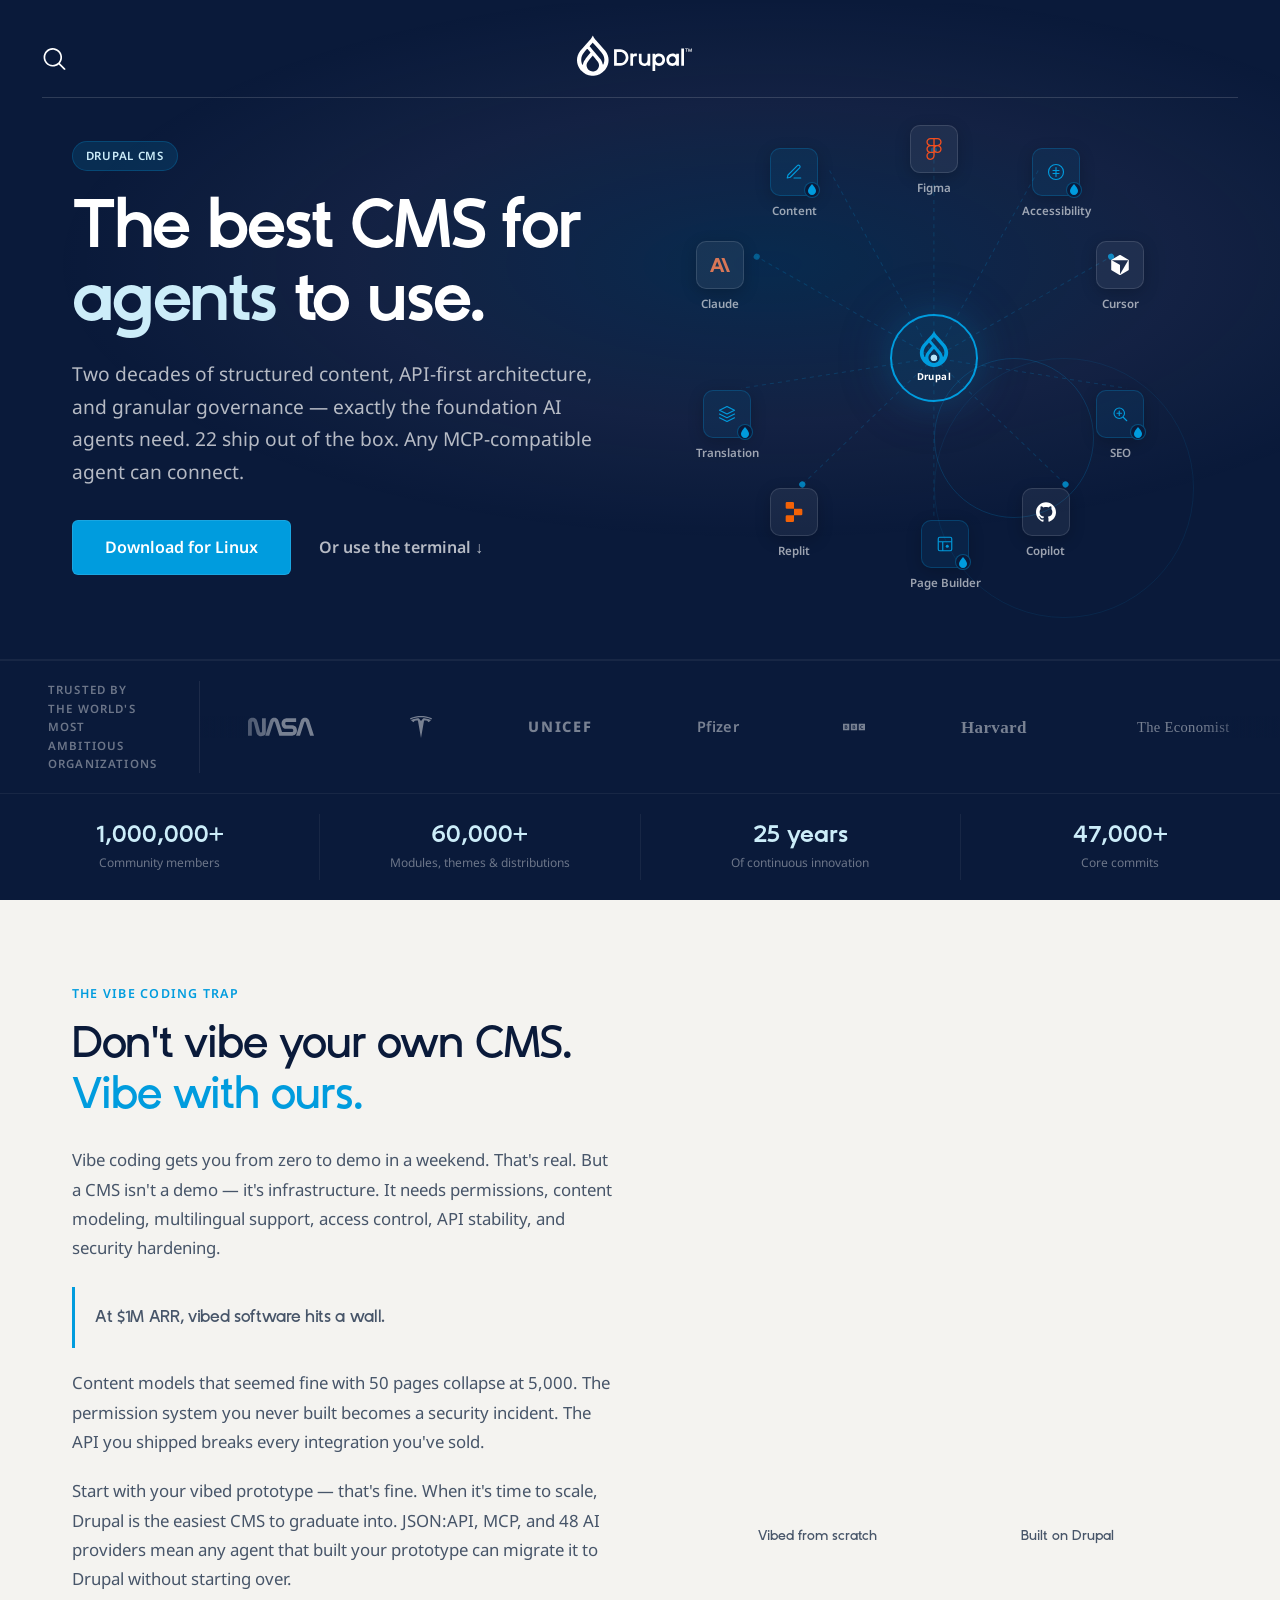
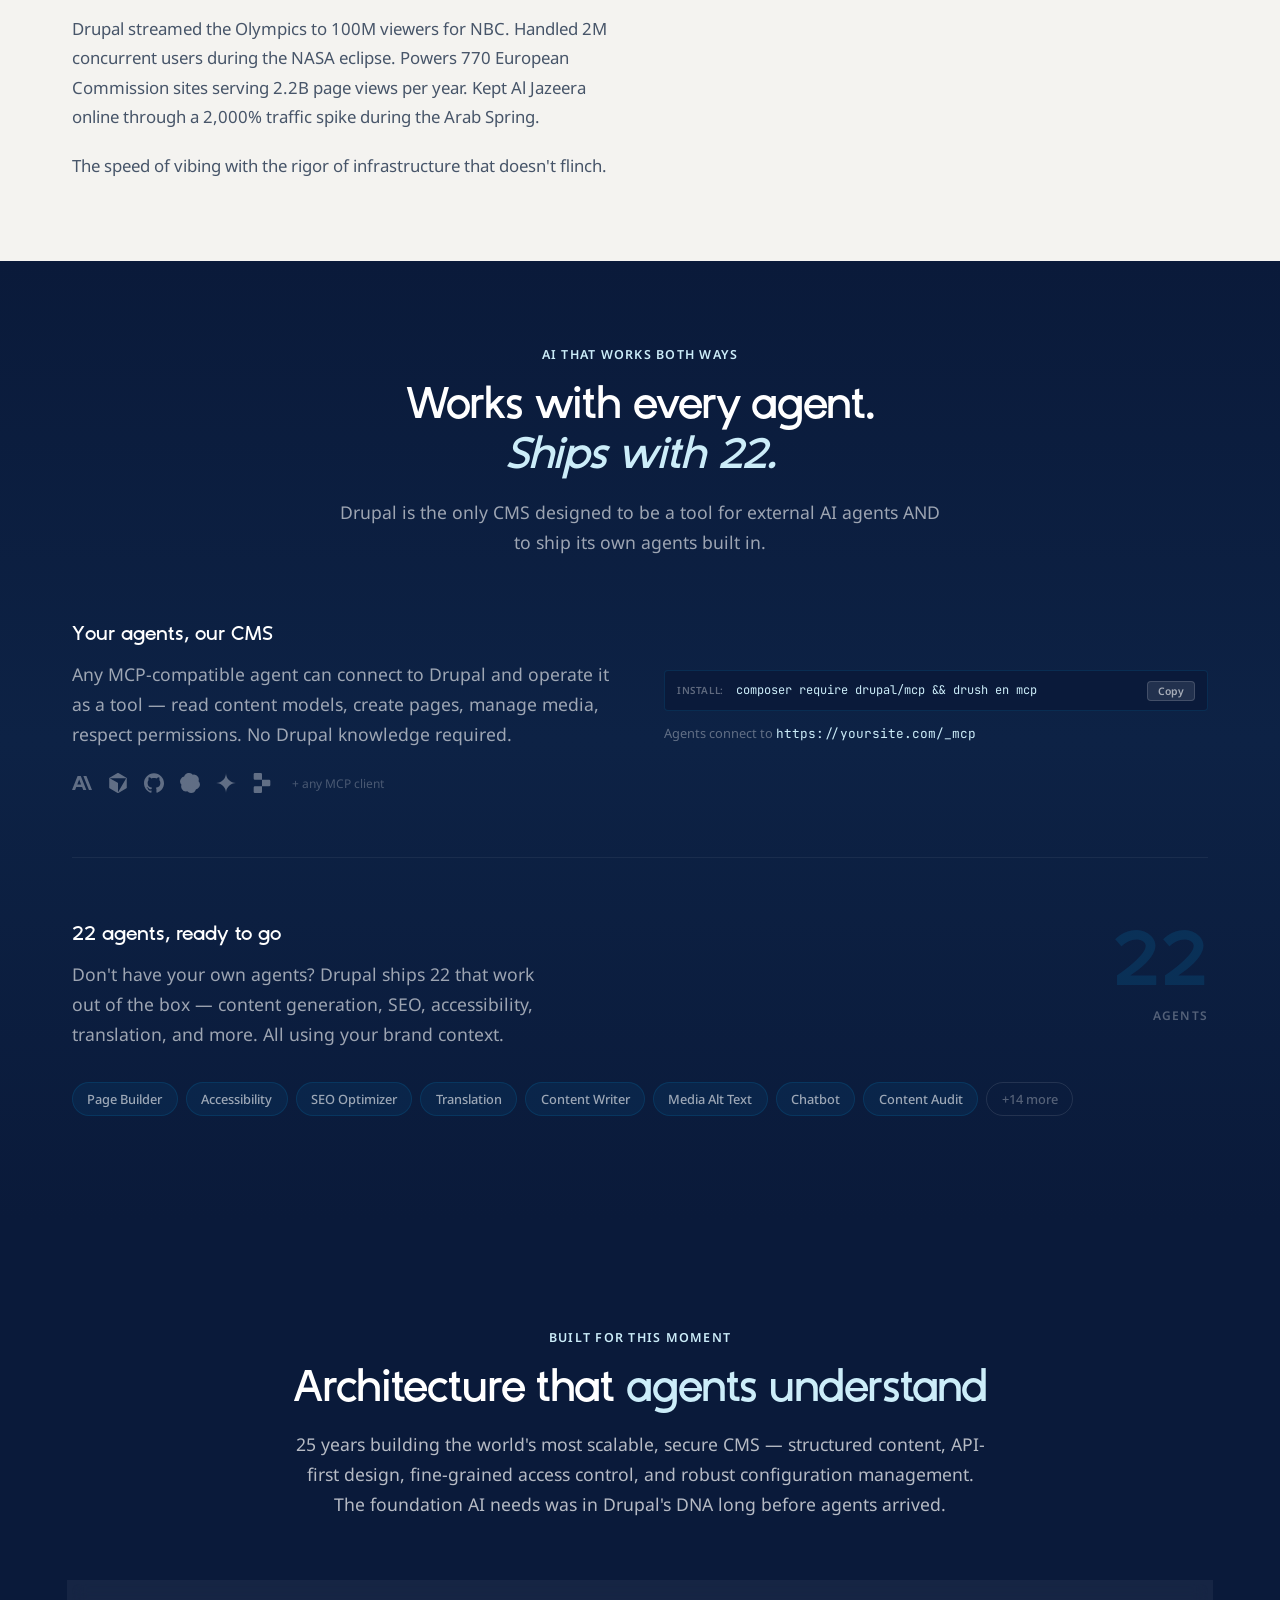
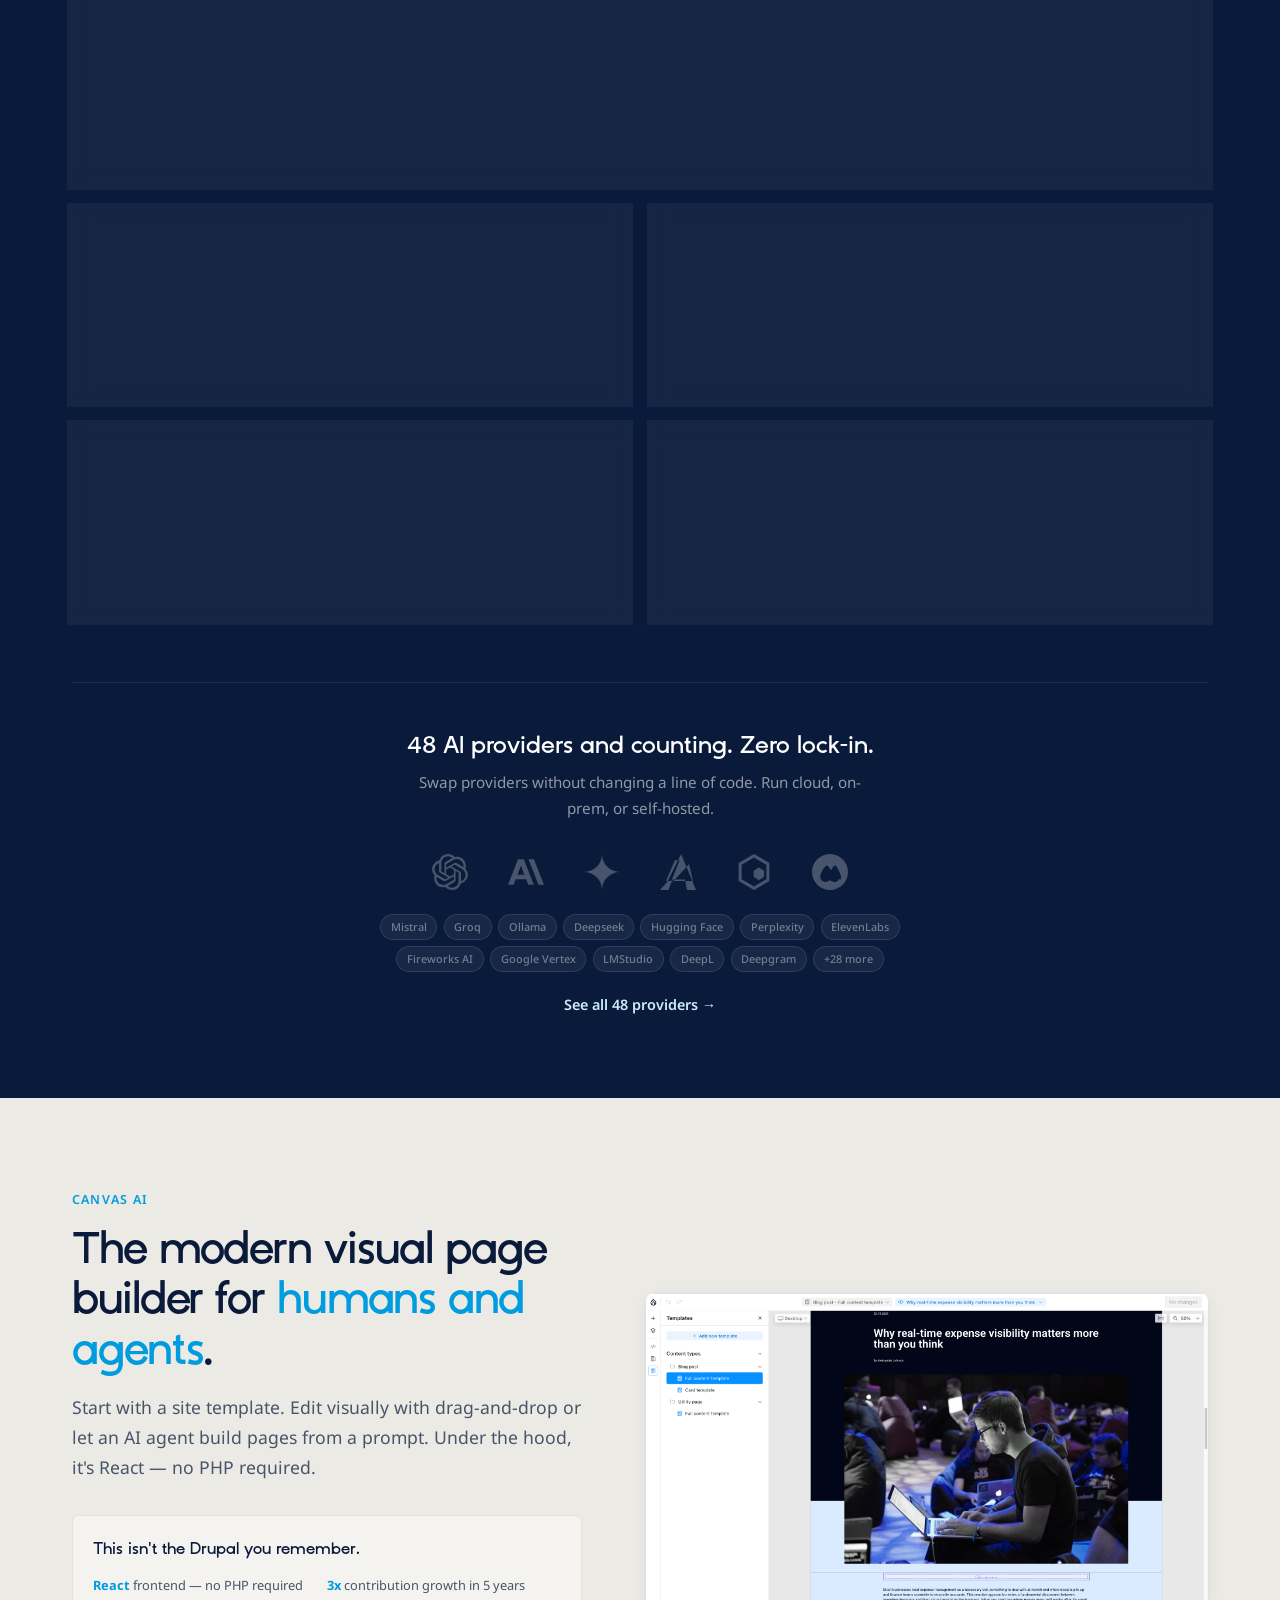
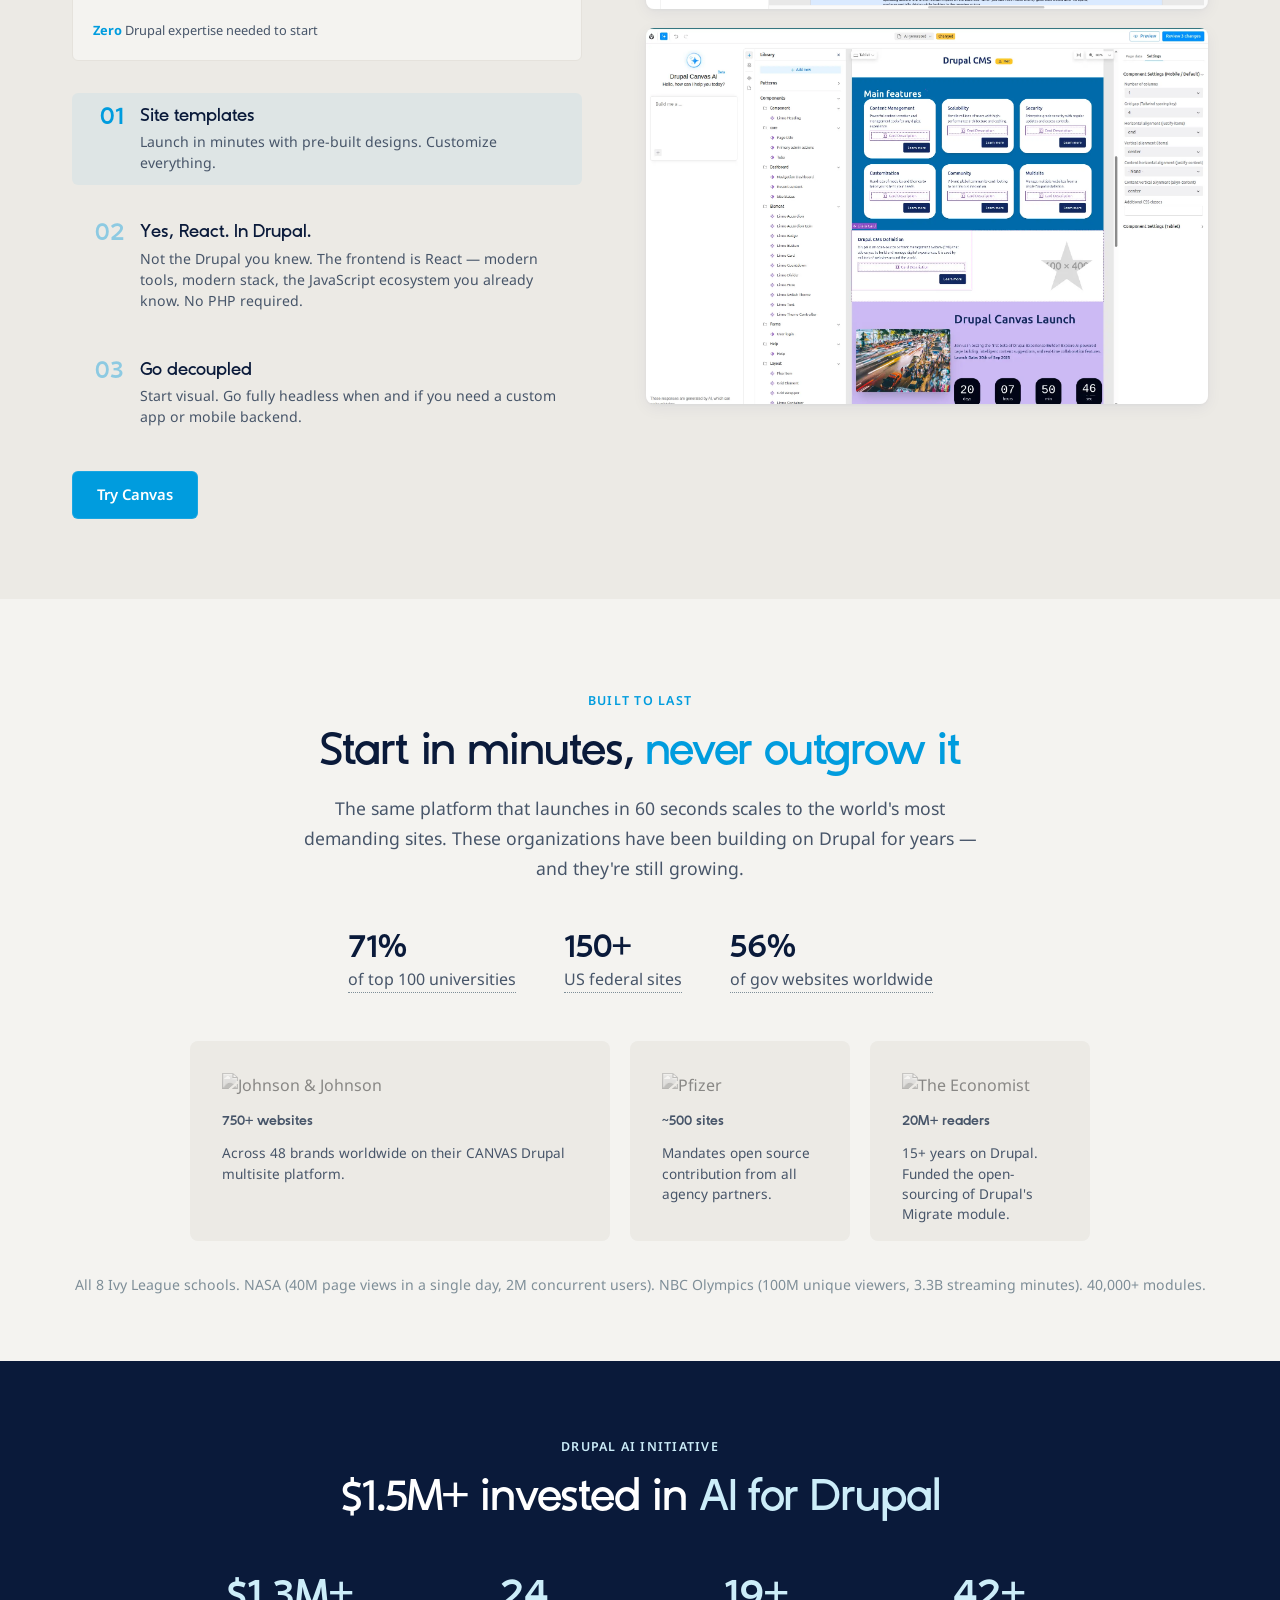
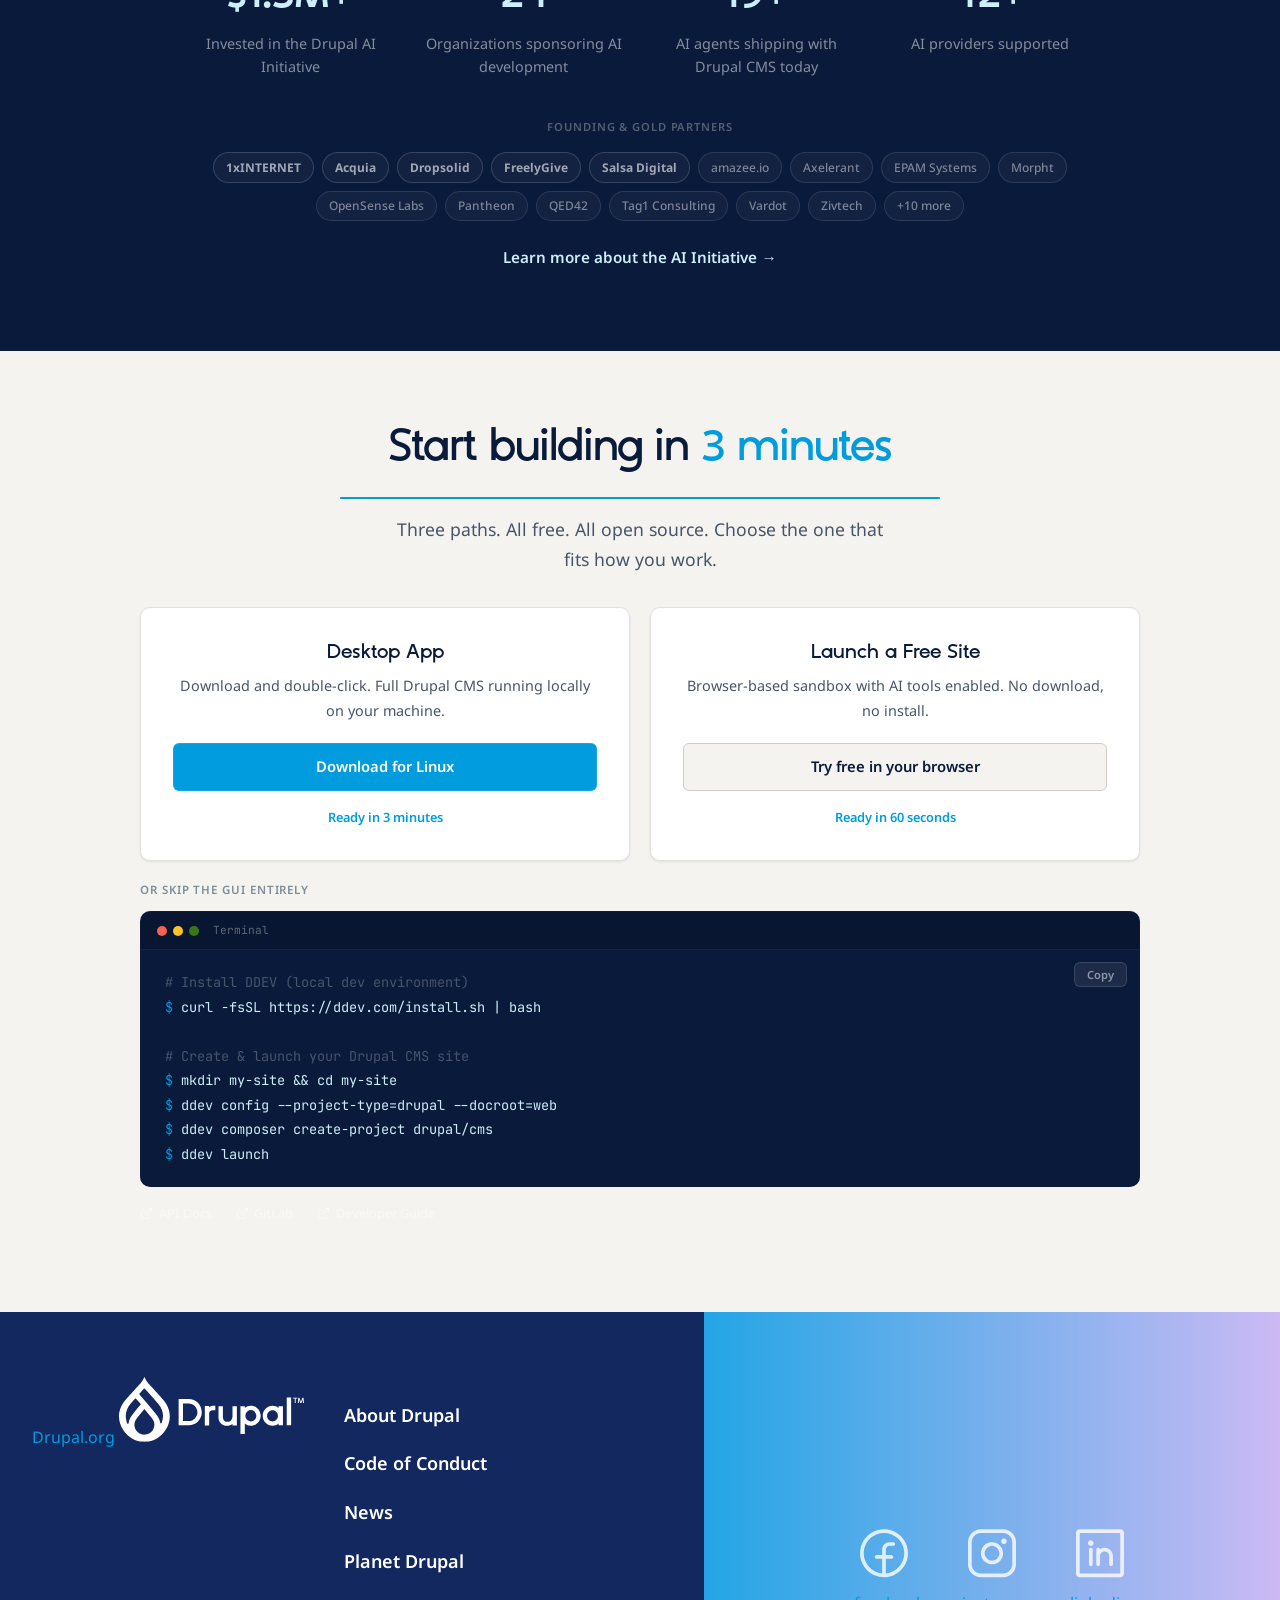
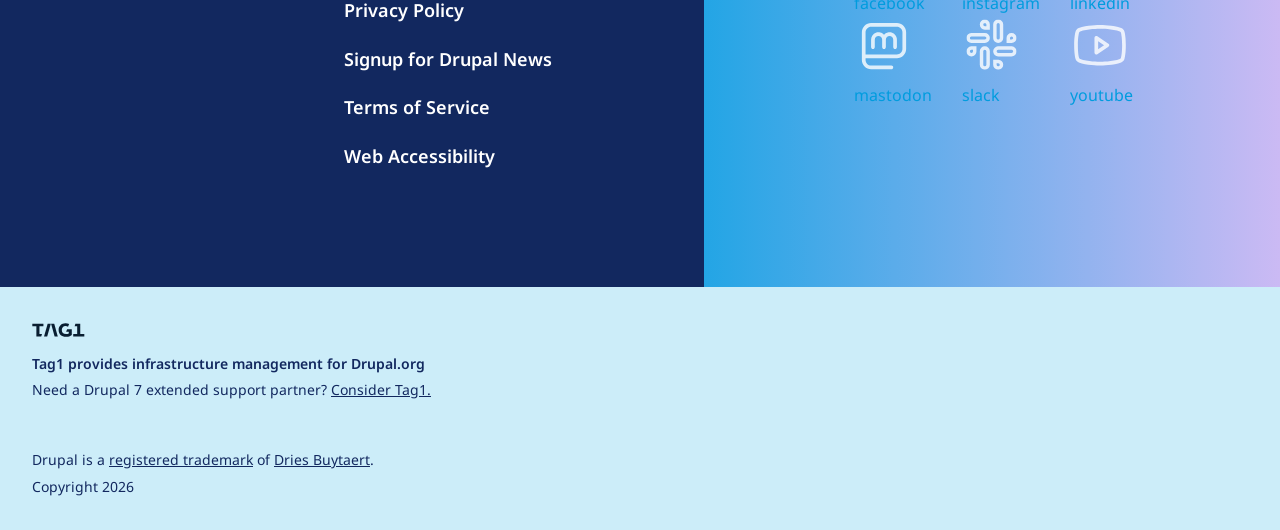
==== commit ac144e1a: "Add dark mode styling to all header dropdowns - Nav submenus: dark navy bg with white text, frosted " ====
--- a/index.html
+++ b/index.html
@@ -334,8 +334,41 @@
       background: transparent; color: #fff; border-color: #fff;
     }
     #header[data-mode="dark"] .icon-arrow-right::before { color: inherit; }
-    #header[data-mode="dark"] .header__nav-section { border-bottom-color: transparent; }
+    #header[data-mode="dark"] .header__nav-section { border-bottom-color: rgba(255,255,255,0.15); }
     #header[data-mode="dark"] .🍔-menu-toggle svg { color: #fff; }
+    /* Dark mode — dropdown panels */
+    #header[data-mode="dark"] .menu-main--level-2 {
+      background: rgba(10,26,58,0.95); border-color: rgba(255,255,255,0.1);
+      backdrop-filter: blur(12px); -webkit-backdrop-filter: blur(12px);
+    }
+    #header[data-mode="dark"] .menu-main__link--level-2 { color: #fff; }
+    #header[data-mode="dark"] .menu-main__link--level-2:hover { color: #7dd3fc; }
+    #header[data-mode="dark"] .menu-main__description { color: rgba(255,255,255,0.55); }
+    #header[data-mode="dark"] .menu-main__item--level-2:hover .menu-main__description { color: rgba(255,255,255,0.75); }
+    /* Dark mode — search drawer */
+    #header[data-mode="dark"] .header-search__drawer {
+      background: rgba(10,26,58,0.95); border-color: rgba(255,255,255,0.1);
+      border-top: 1px solid rgba(255,255,255,0.12);
+      backdrop-filter: blur(12px); -webkit-backdrop-filter: blur(12px);
+    }
+    #header[data-mode="dark"] .header-search__drawer .form-text {
+      background: rgba(255,255,255,0.08); border-color: rgba(255,255,255,0.2); color: #fff;
+    }
+    #header[data-mode="dark"] .header-search__drawer .form-text::placeholder { color: rgba(255,255,255,0.4); }
+    #header[data-mode="dark"] .header-search__drawer .form-text:focus { border-color: #009CDE; }
+    #header[data-mode="dark"] .header-search__drawer input[type="submit"] { filter: brightness(0) invert(1); }
+    /* Dark mode — Get Started dropdown */
+    #header[data-mode="dark"] .block-bluecheese-secondarymenu .menu--level-2 {
+      background: #0a1a3a; box-shadow: 0 8px 24px rgba(0,0,0,0.3);
+    }
+    #header[data-mode="dark"] .block-bluecheese-secondarymenu .menu__link--level-2 { color: #fff; }
+    #header[data-mode="dark"] .block-bluecheese-secondarymenu .menu__link--level-2:hover { color: #7dd3fc; }
+    /* Dark mode — User menu dropdown */
+    #header[data-mode="dark"] .header-user-menu .menu--level-1 {
+      background: #0a1a3a; box-shadow: 0 5px 15px rgba(0,0,0,0.4); filter: none;
+    }
+    #header[data-mode="dark"] .header-user-menu .menu__link { color: #fff; }
+    #header[data-mode="dark"] .header-user-menu .menu__link:hover { color: #7dd3fc; }
 
     /* Hero padding */
     .hero { padding-top: 6rem; }
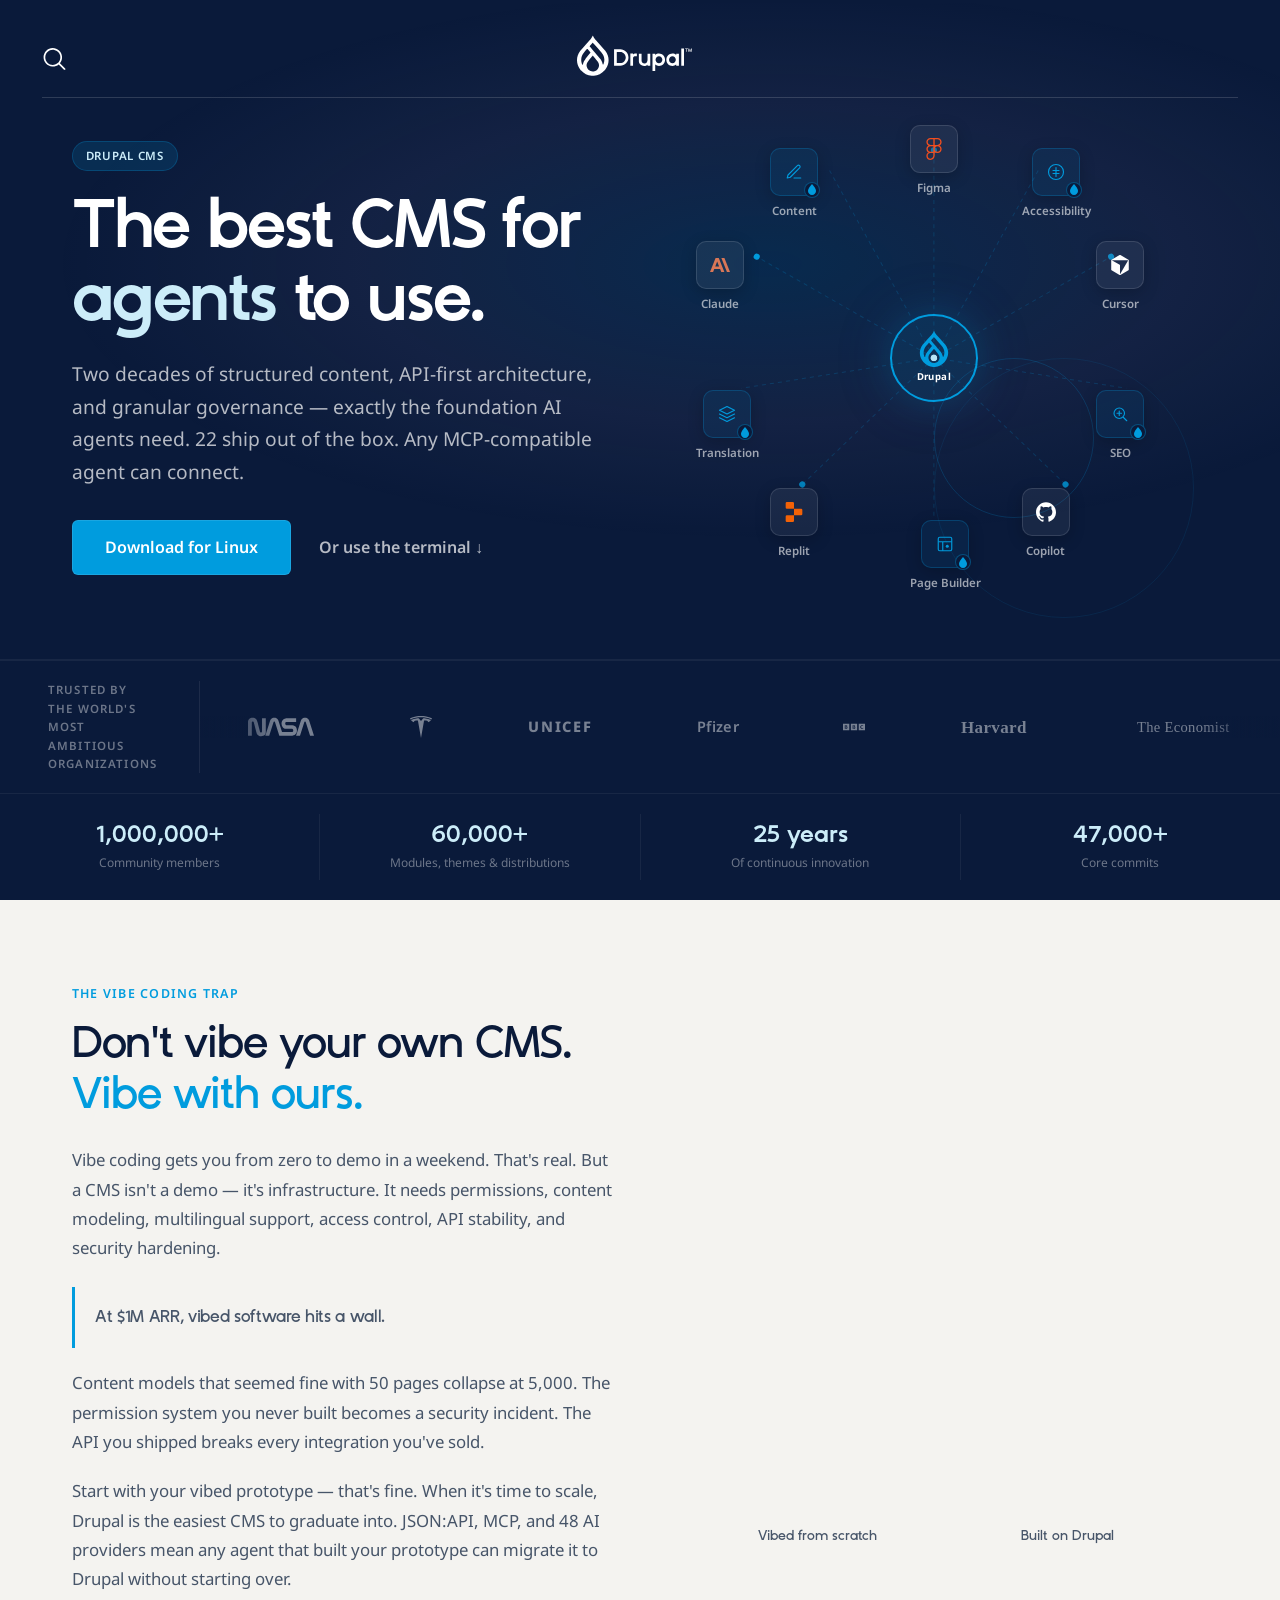
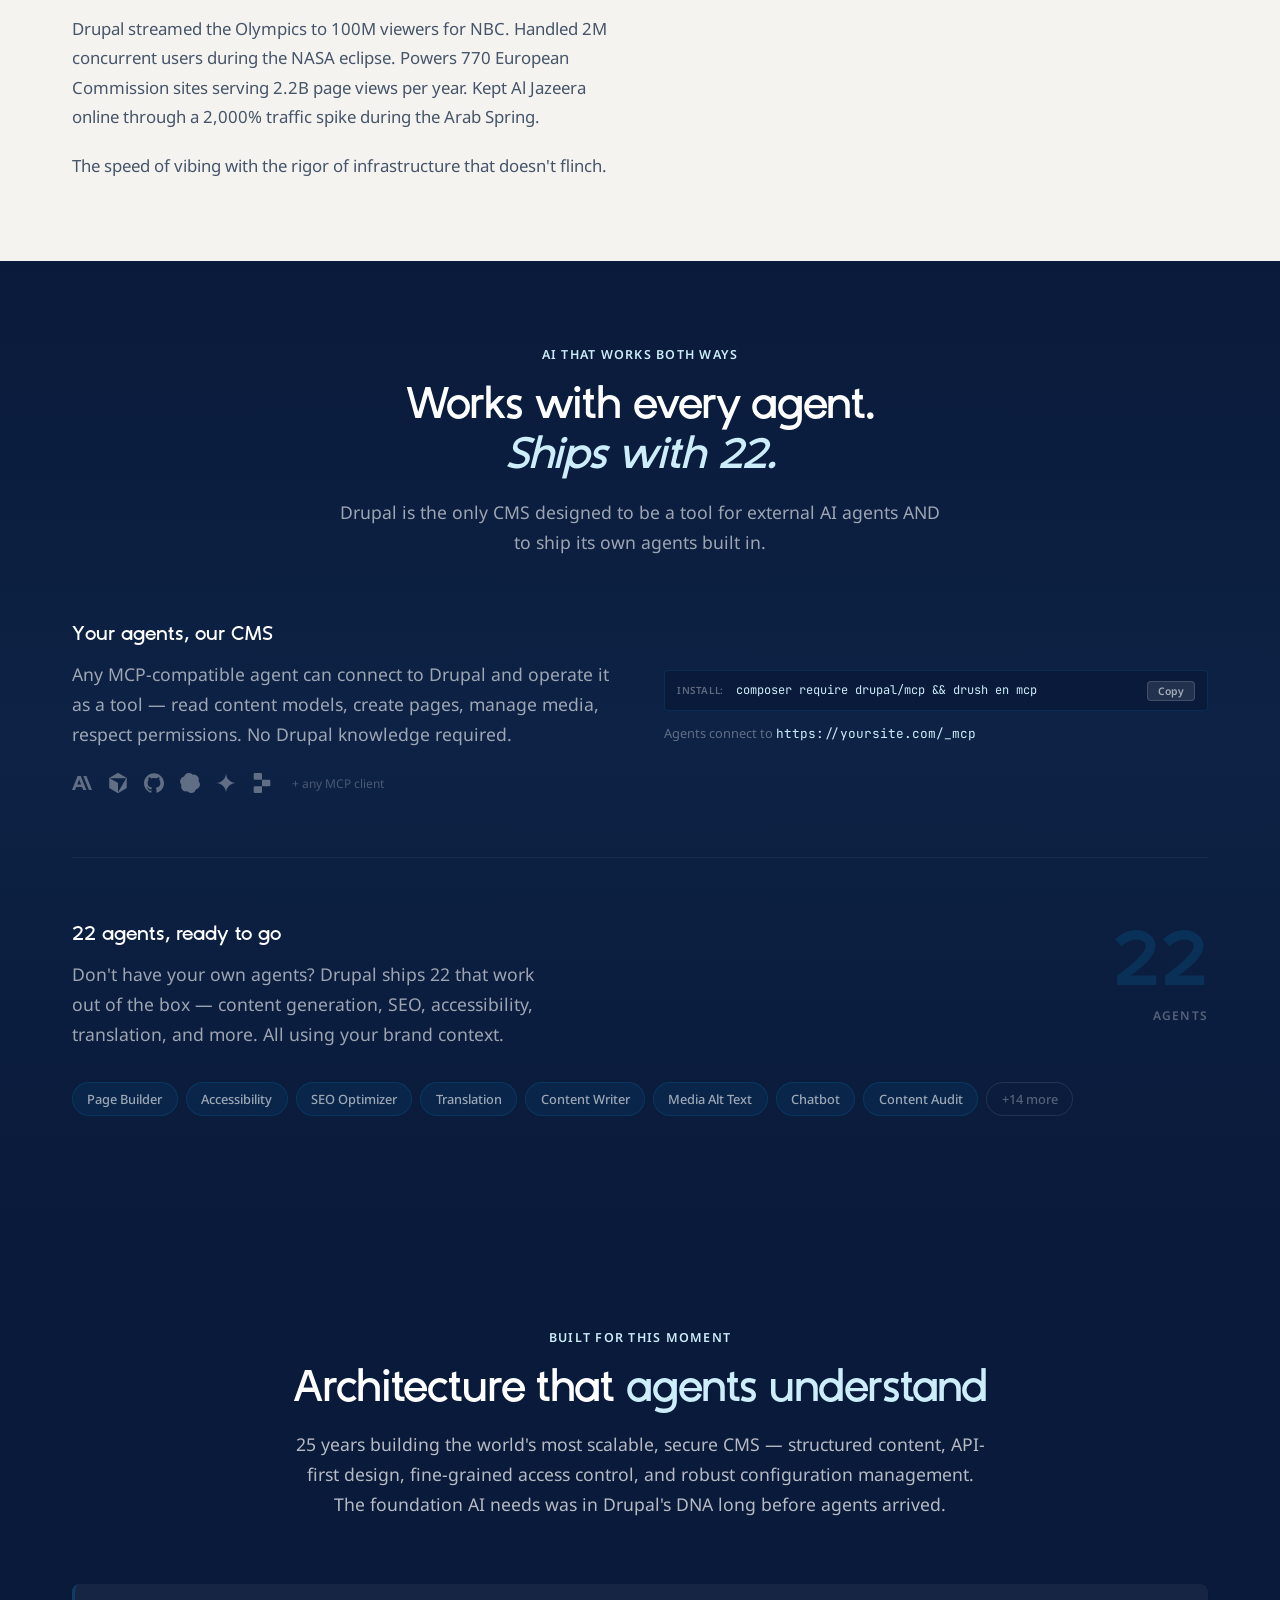
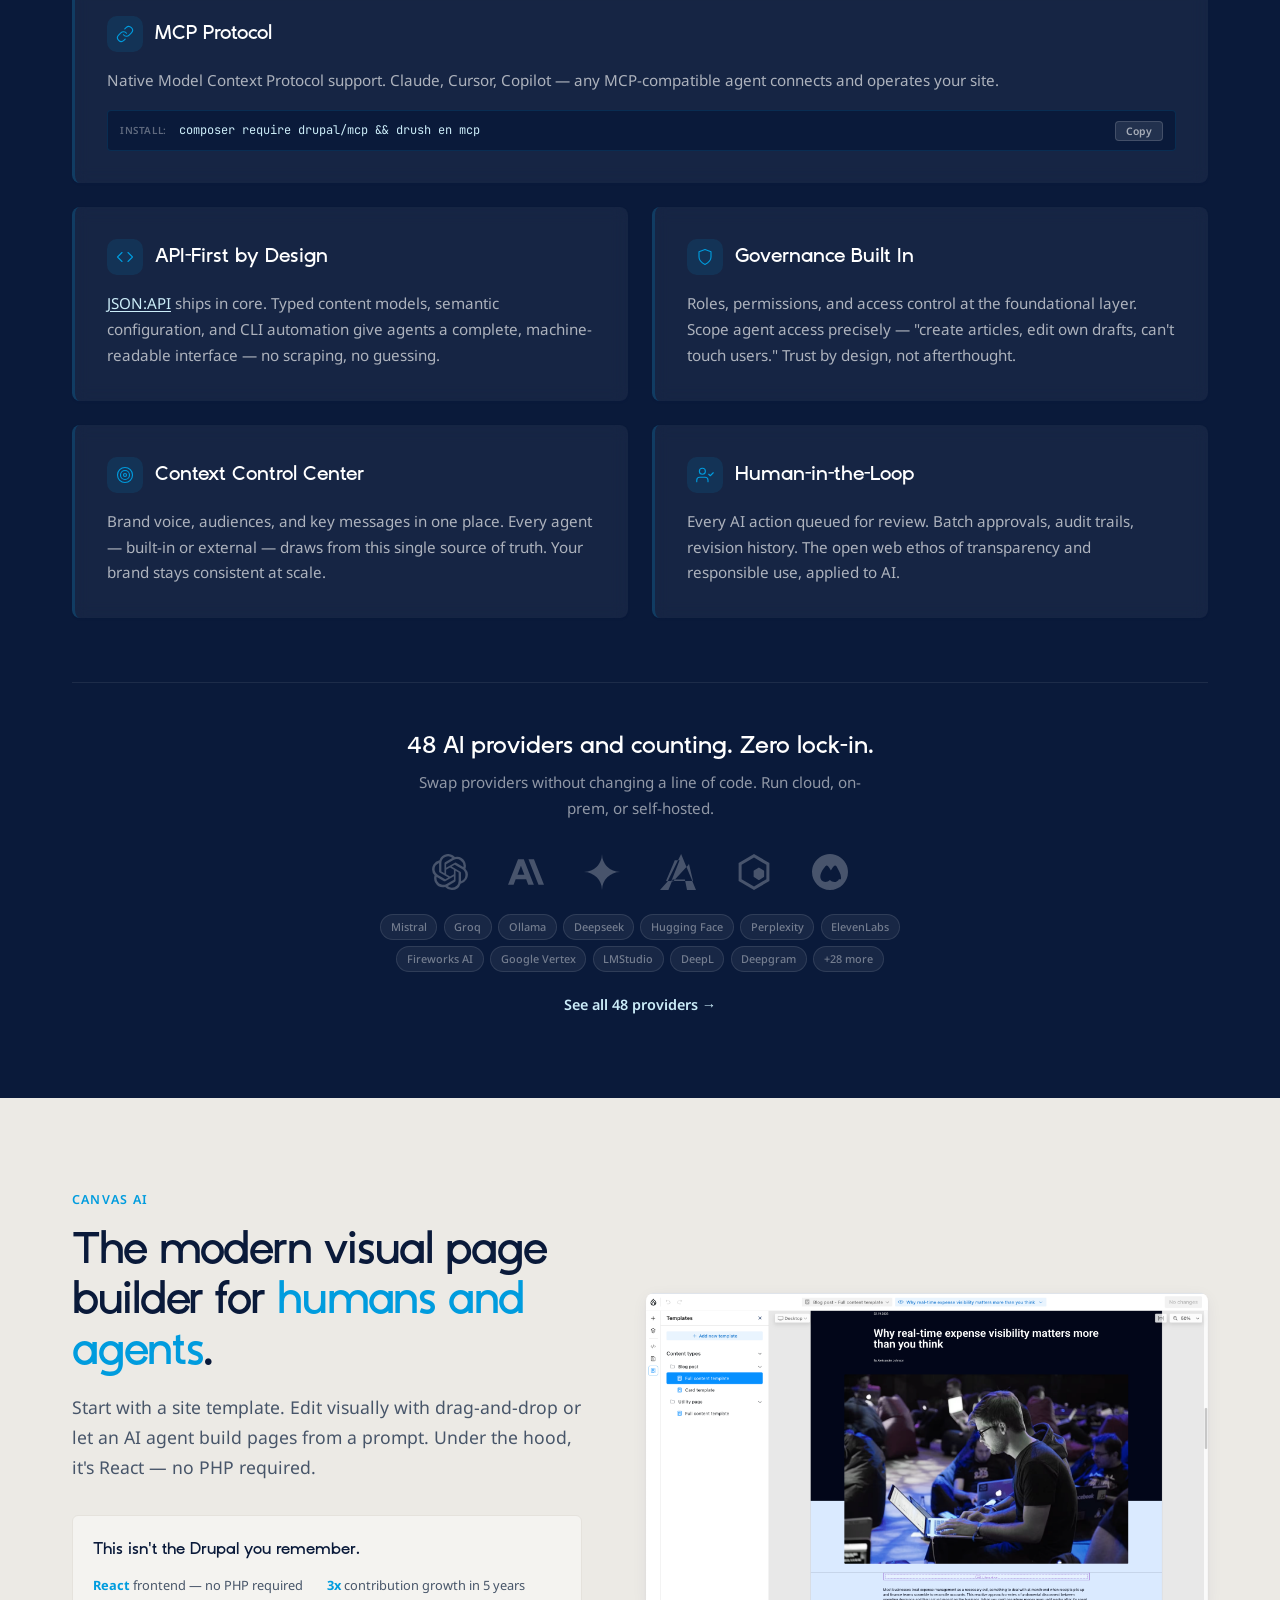
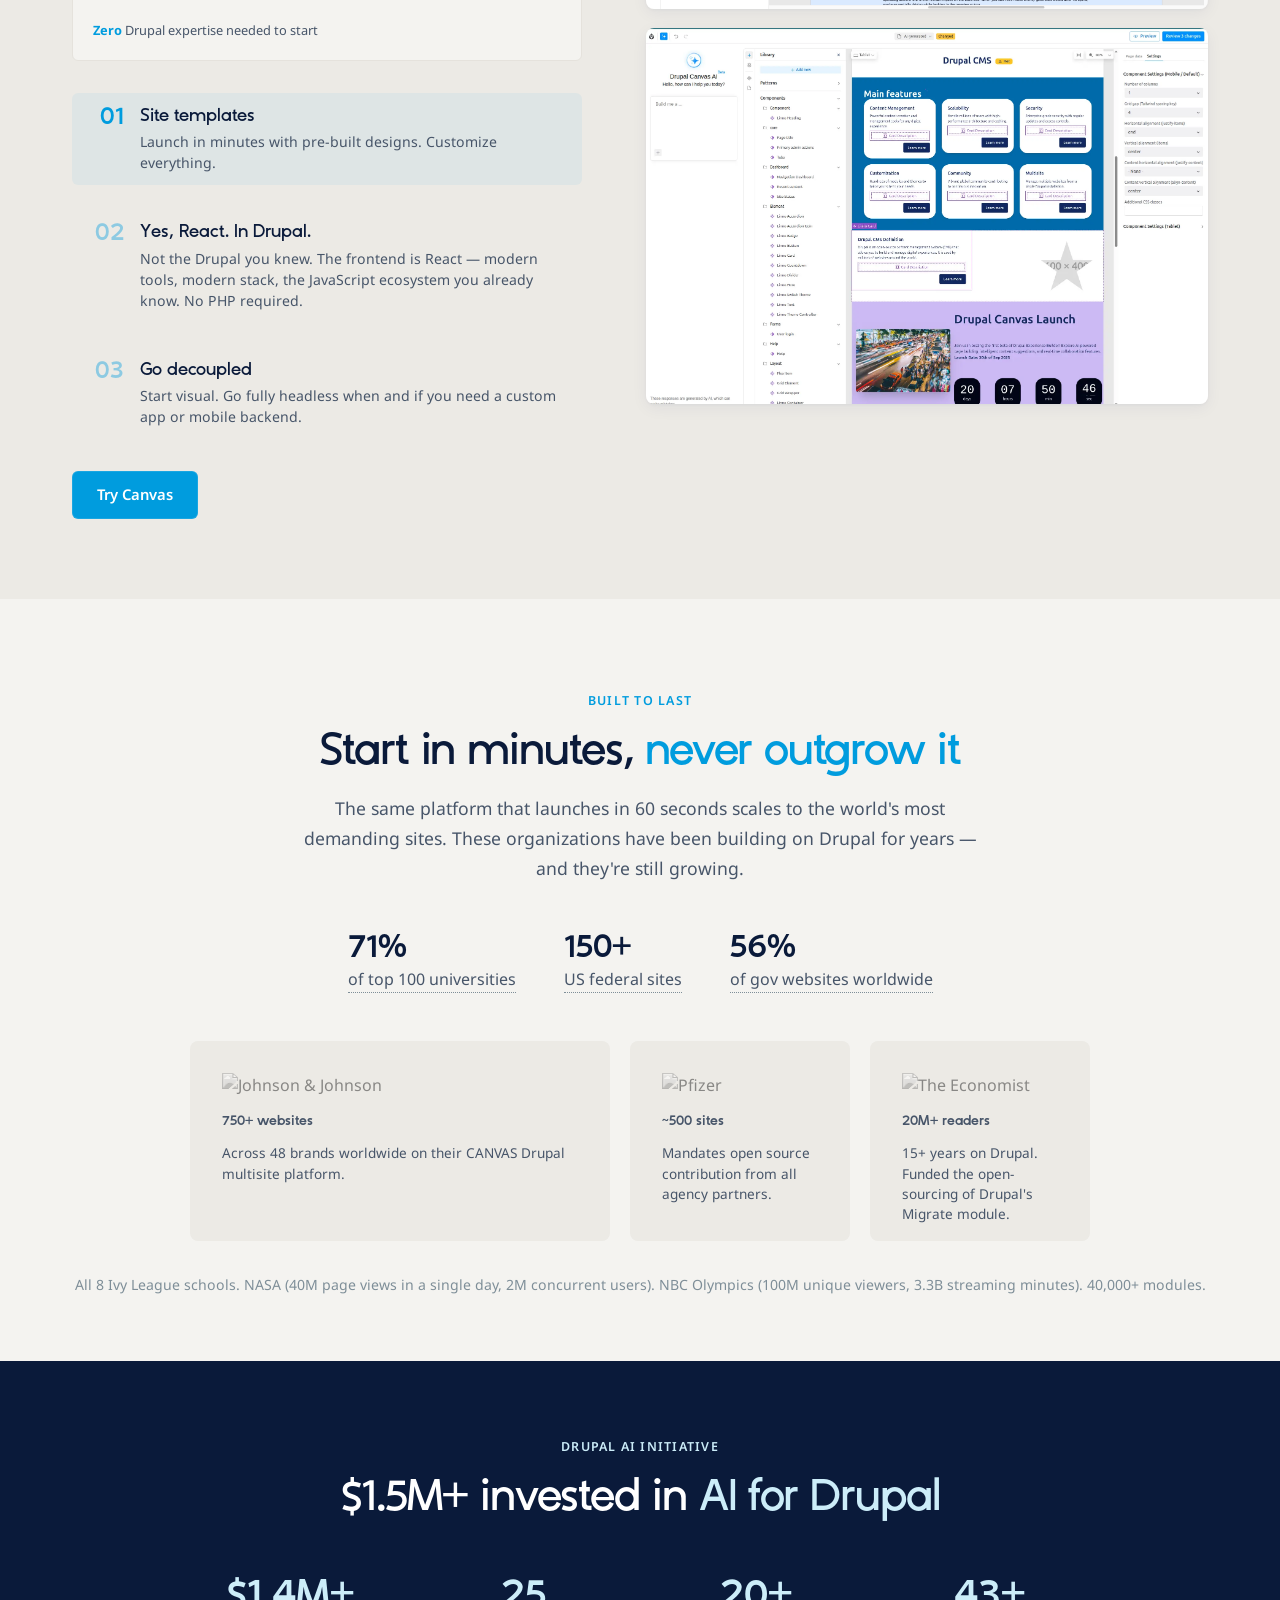
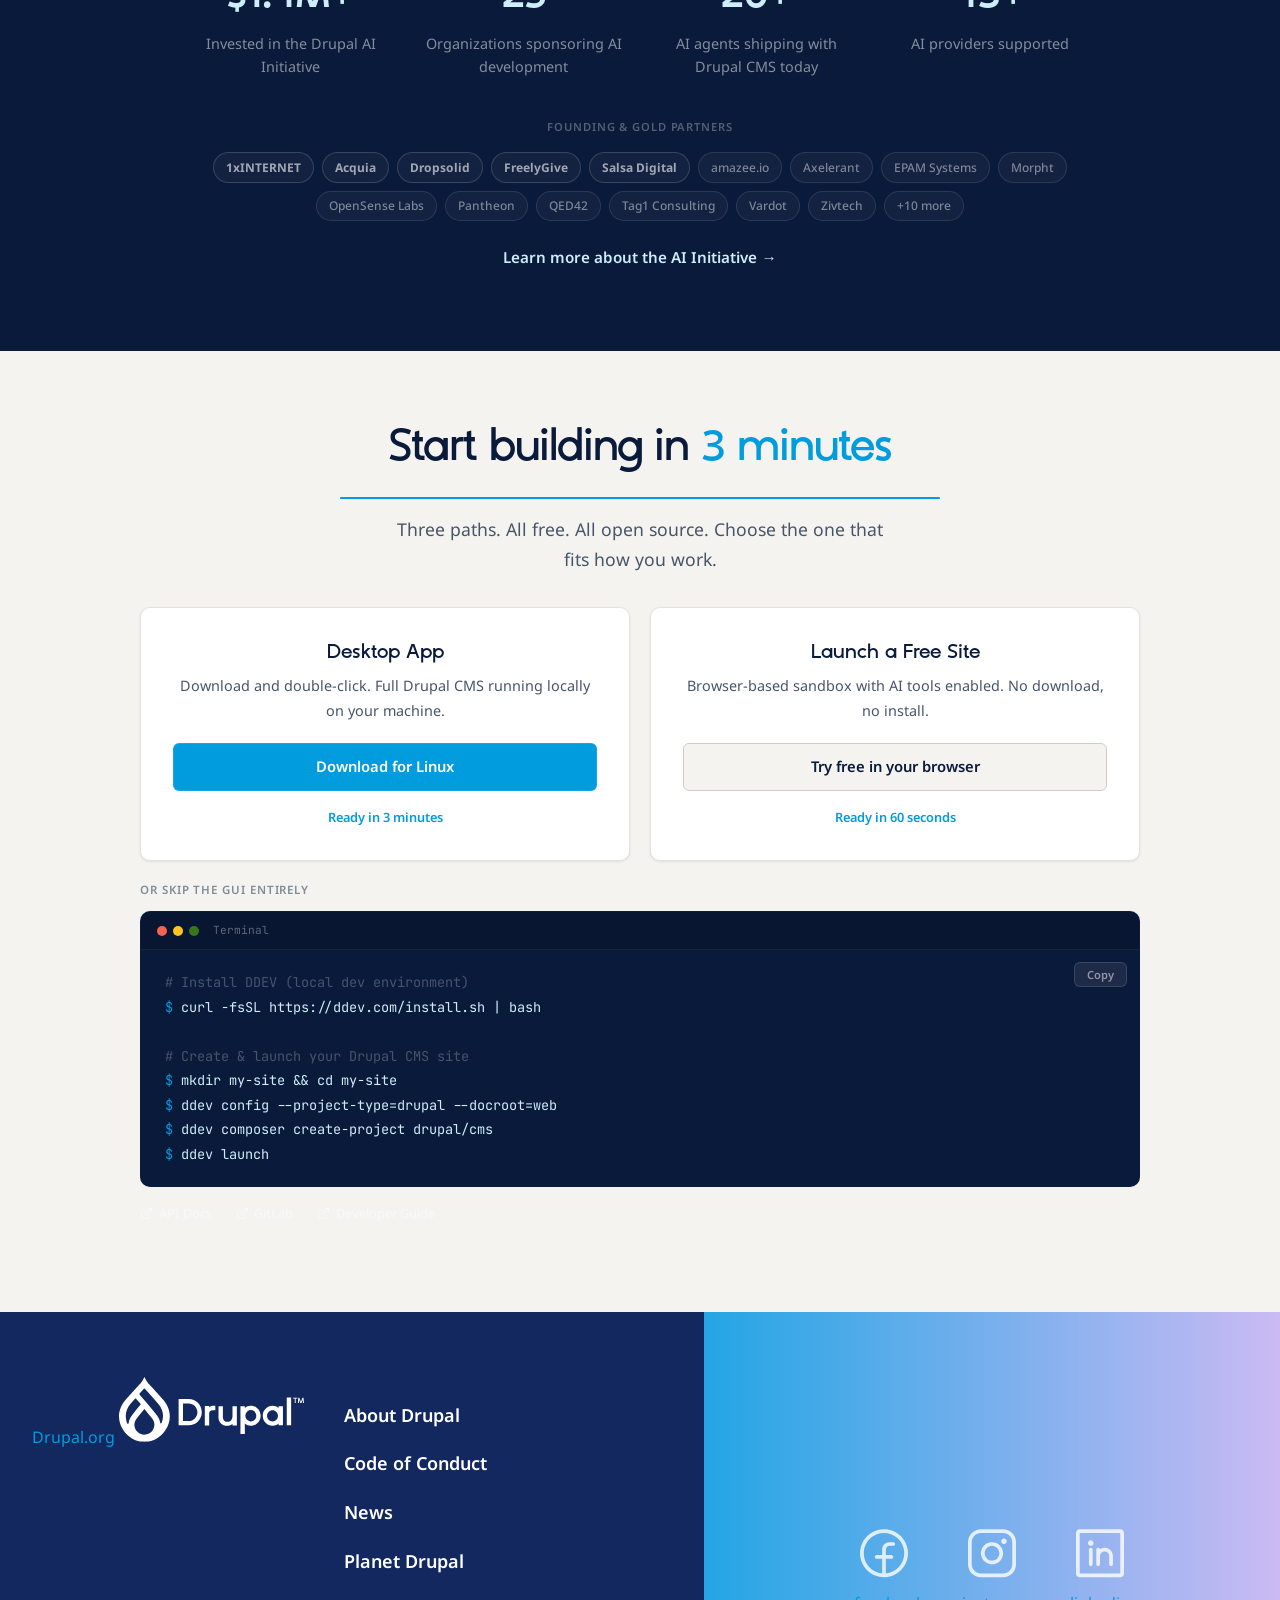
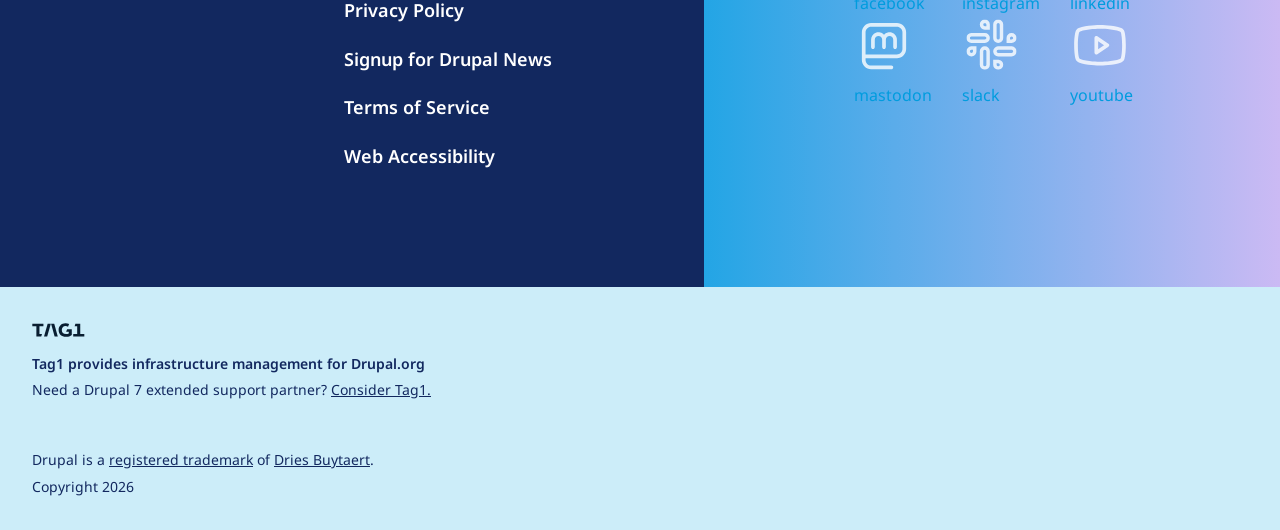
==== commit e28a216a: "Fix heart icon dark mode, search input layout, mega menu grid - Heart icon: use white-outline SVG va" ====
--- a/index.html
+++ b/index.html
@@ -107,8 +107,8 @@
     }
     /* Sub-menu list — row layout on desktop matching drupal.org */
     #header .menu-main--level-2 {
-      display: flex; flex-direction: row; flex-wrap: wrap;
-      gap: 32px; list-style: none; margin: 0;
+      display: grid; grid-template-columns: repeat(3, 1fr);
+      gap: 24px 32px; list-style: none; margin: 0;
       padding: 32px 25px;
       background: #fff; border: solid 1px transparent; border-top: 0;
       border-radius: 0 0 10px 10px;
@@ -143,7 +143,9 @@
     #header .header-search-button[aria-expanded="true"] + .header-search__drawer {
       visibility: visible; height: auto;
     }
-    #header .header-search__inner { max-width: 750px; margin-inline: auto; width: 100%; display: flex; align-items: center; }
+    #header .header-search__inner { max-width: 750px; margin-inline: auto; width: 100%; }
+    #header .header-search__inner form { display: flex; align-items: center; width: 100%; }
+    #header .header-search__inner .form-item--query { flex: 1; }
     /* Search form styling inside drawer */
     #header .header-search__drawer .form-item__label { position: absolute; width: 1px; height: 1px; overflow: hidden; clip: rect(0,0,0,0); }
     #header .header-search__drawer .form-text {
@@ -318,7 +320,7 @@
     #header[data-mode="dark"] .menu-main__link--level-1 { color: #fff; }
     #header[data-mode="dark"] .menu-main__link--level-1.support-drupal { border-color: rgba(255,255,255,0.5); }
     #header[data-mode="dark"] .menu-main__link--level-1.support-drupal::after {
-      filter: brightness(0) invert(1);
+      background-image: url('assets/drupal-theme/heart-duotone-white.svg');
     }
     #header[data-mode="dark"] .menu-main__link--has-children::after { background-color: #fff; }
     #header[data-mode="dark"] .menu__link--has-children::after { background-color: #fff; }
@@ -356,7 +358,9 @@
     }
     #header[data-mode="dark"] .header-search__drawer .form-text::placeholder { color: rgba(255,255,255,0.4); }
     #header[data-mode="dark"] .header-search__drawer .form-text:focus { border-color: #009CDE; }
-    #header[data-mode="dark"] .header-search__drawer input[type="submit"] { filter: brightness(0) invert(1); }
+    #header[data-mode="dark"] .header-search__drawer input[type="submit"] {
+      background-image: url('assets/drupal-theme/magnifying-glass-white.svg');
+    }
     /* Dark mode — Get Started dropdown */
     #header[data-mode="dark"] .block-bluecheese-secondarymenu .menu--level-2 {
       background: #0a1a3a; box-shadow: 0 8px 24px rgba(0,0,0,0.3);
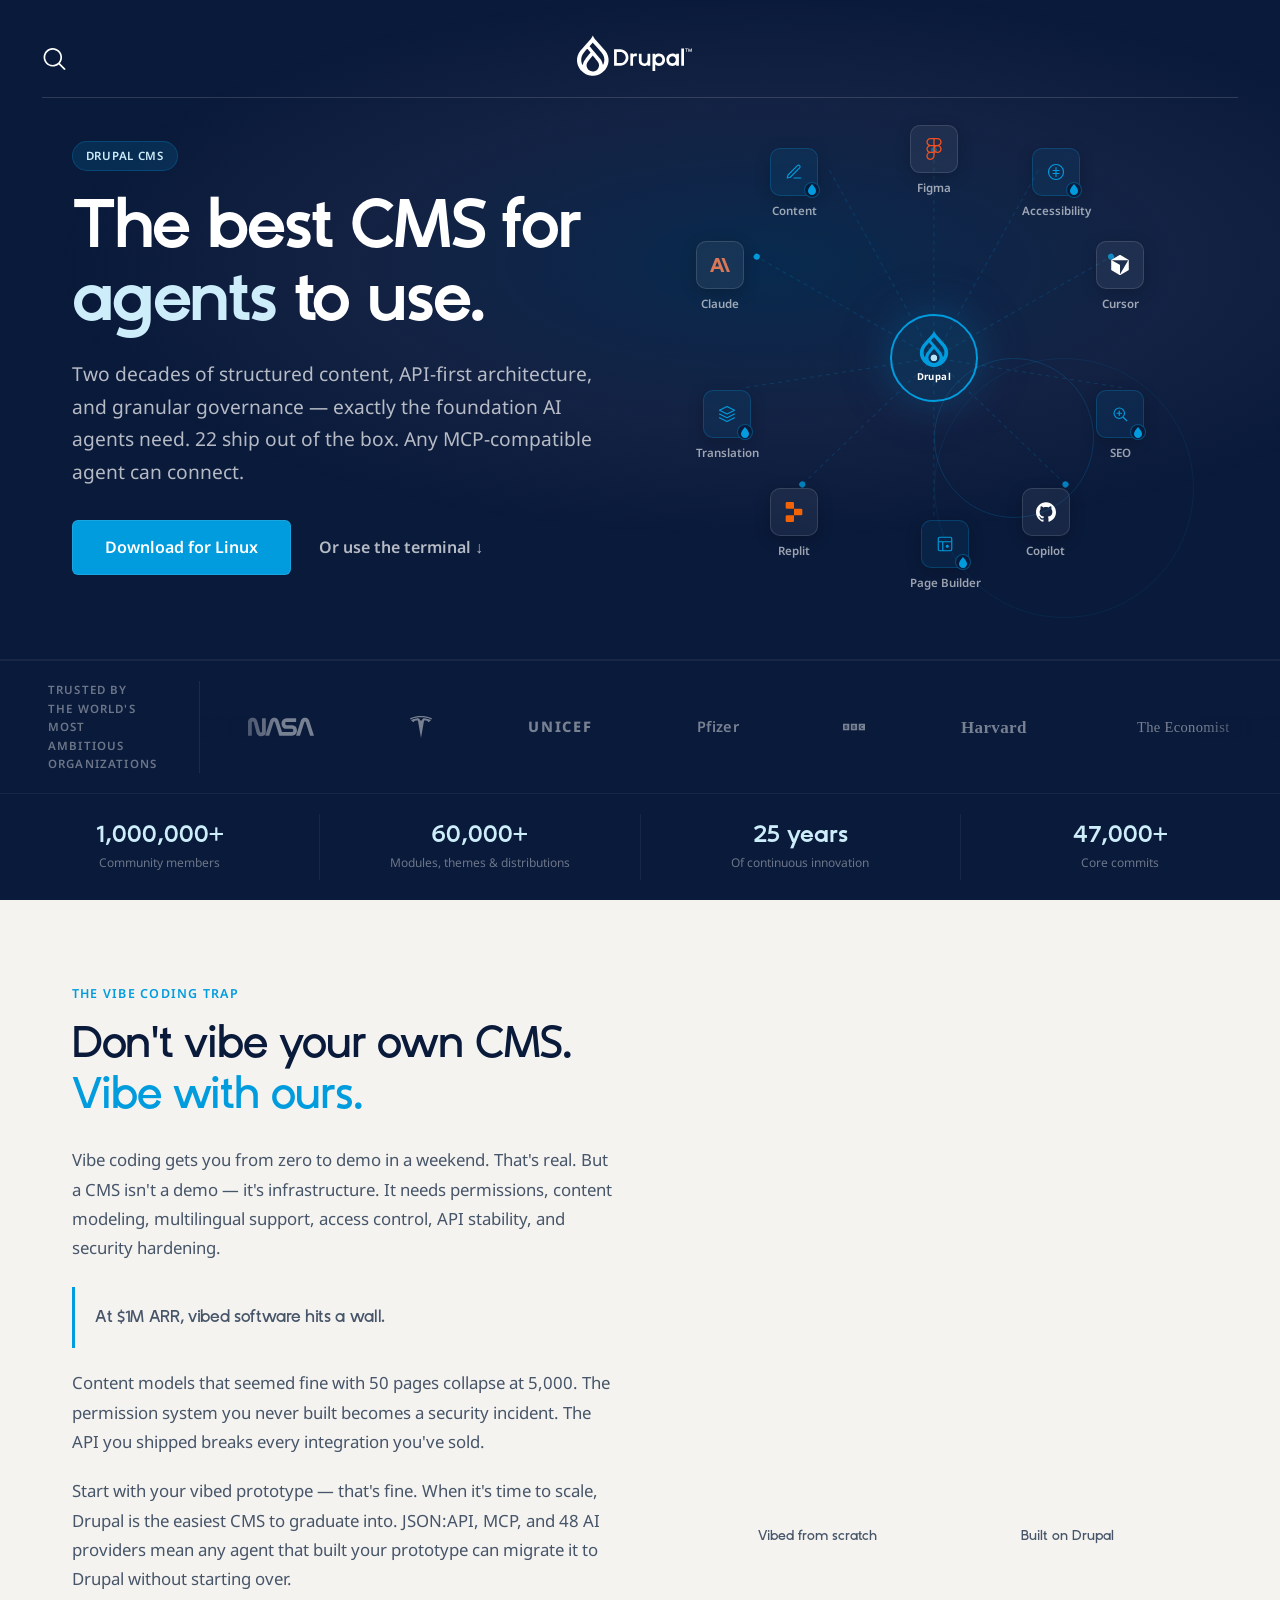
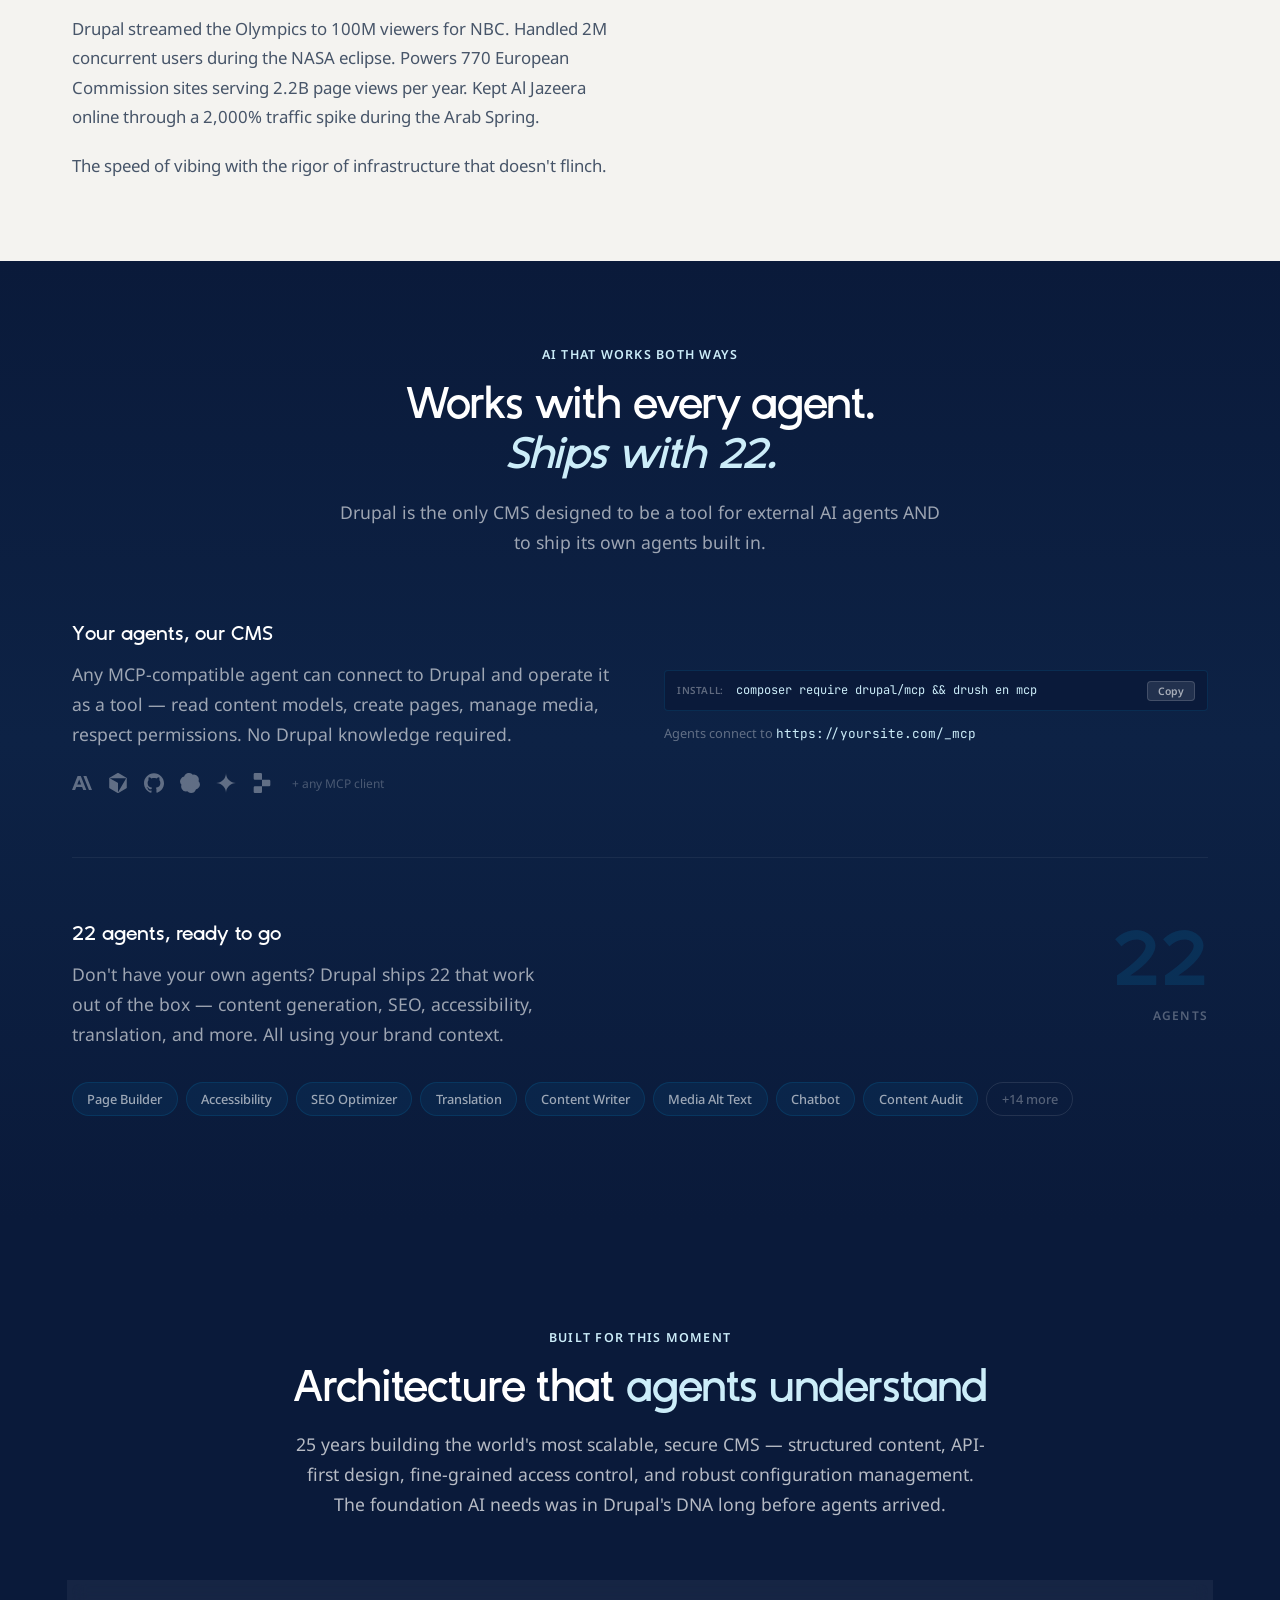
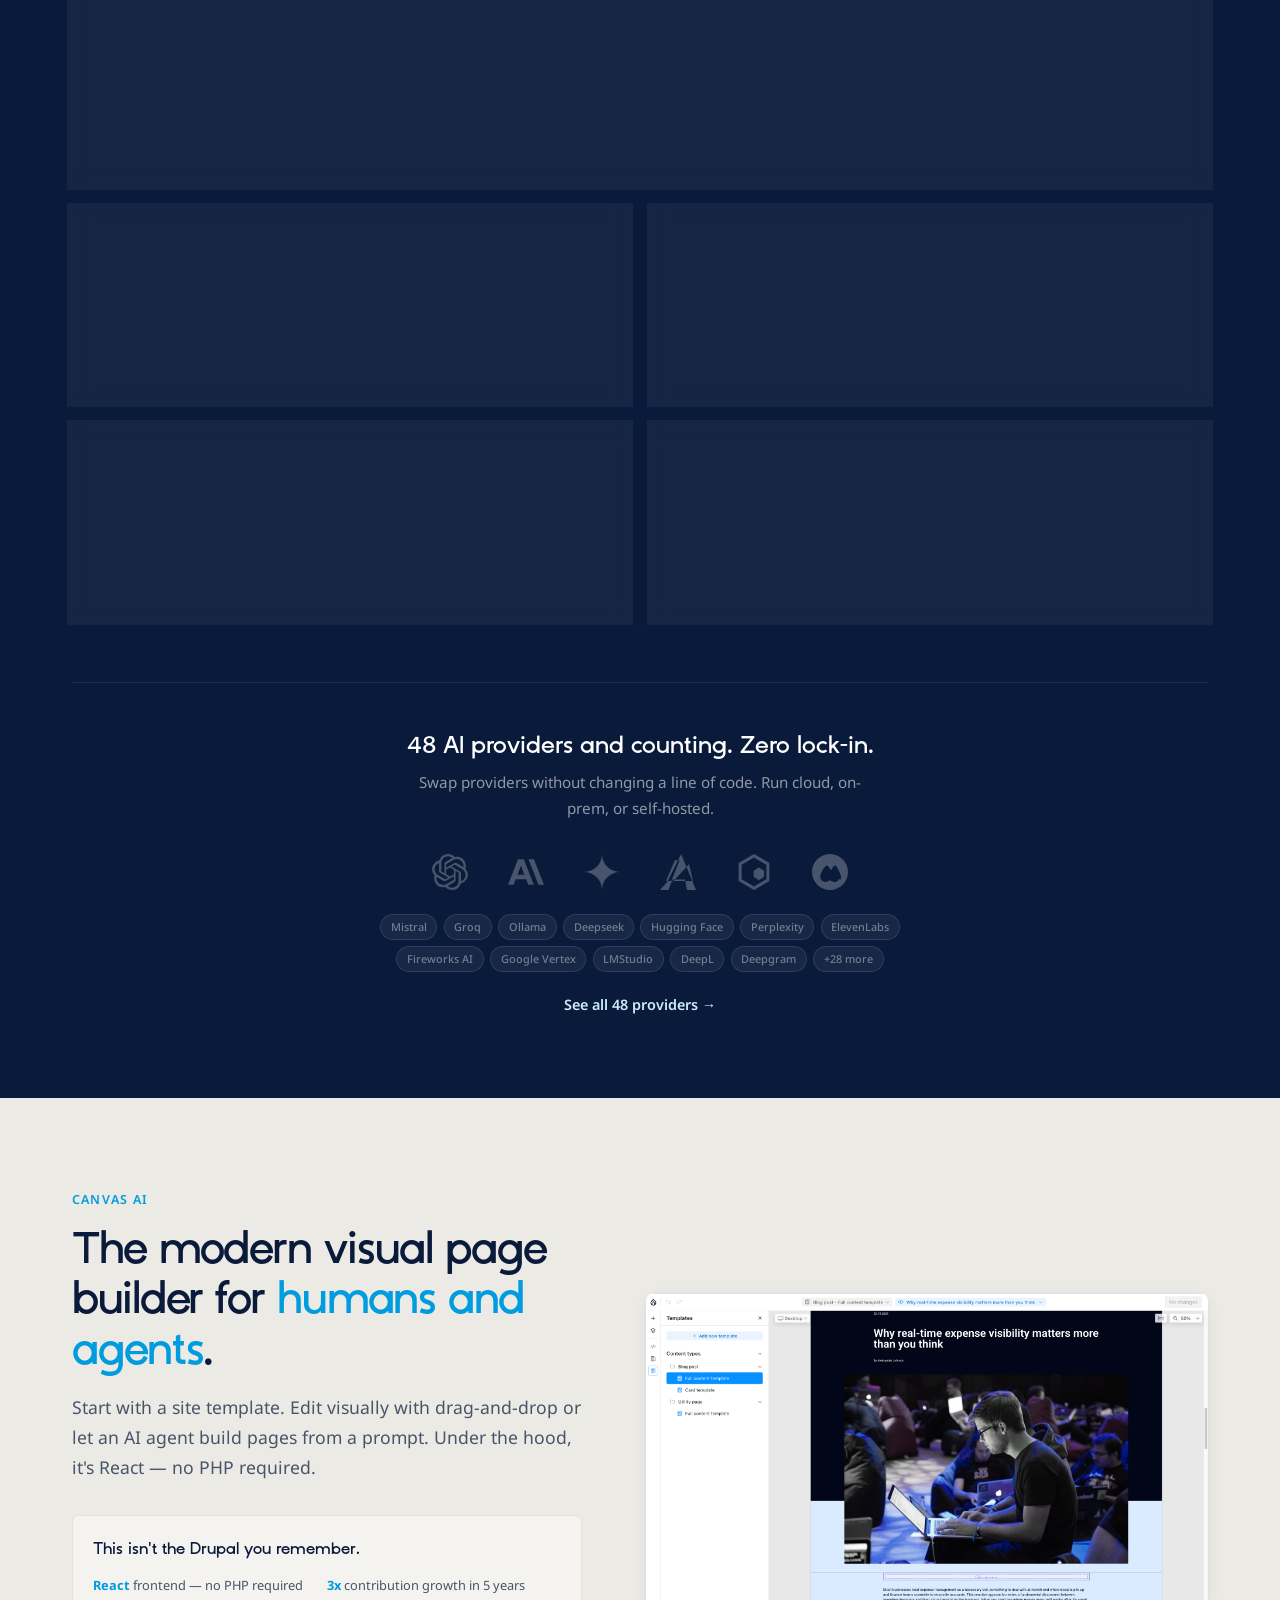
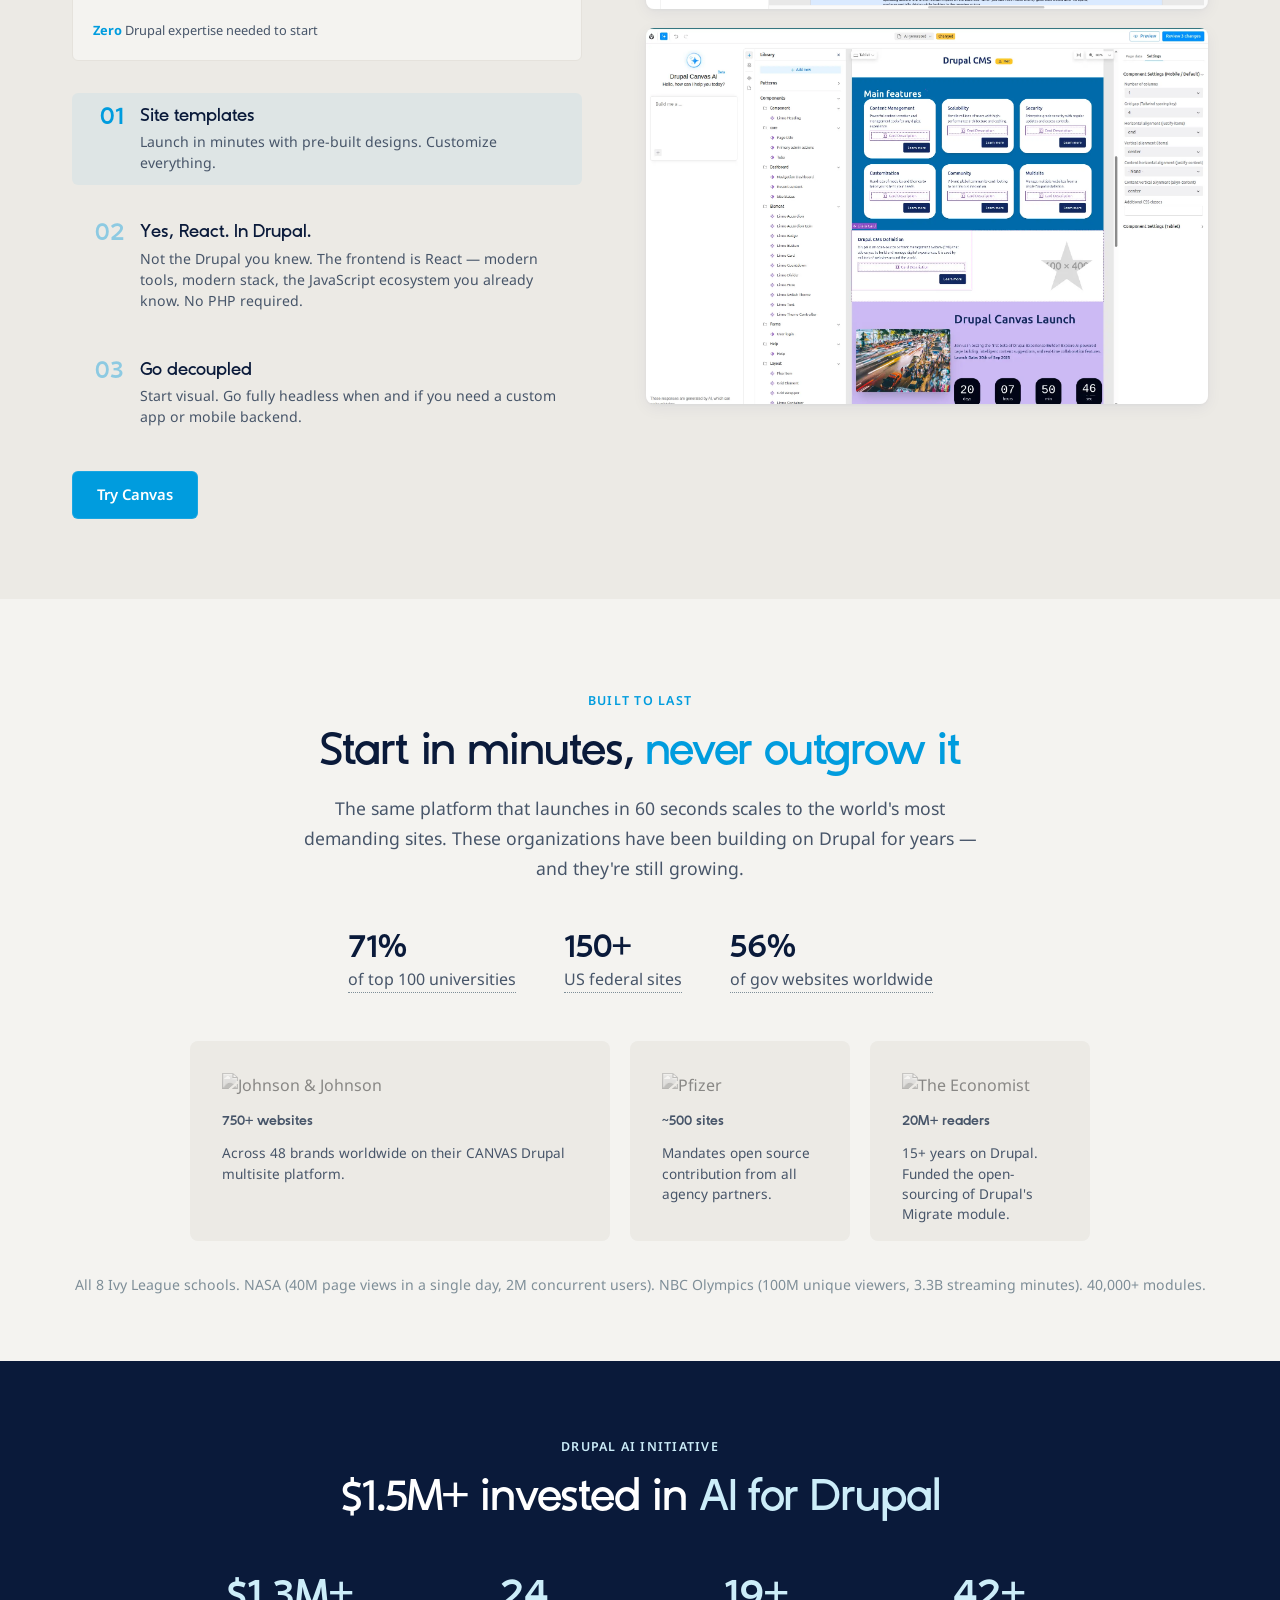
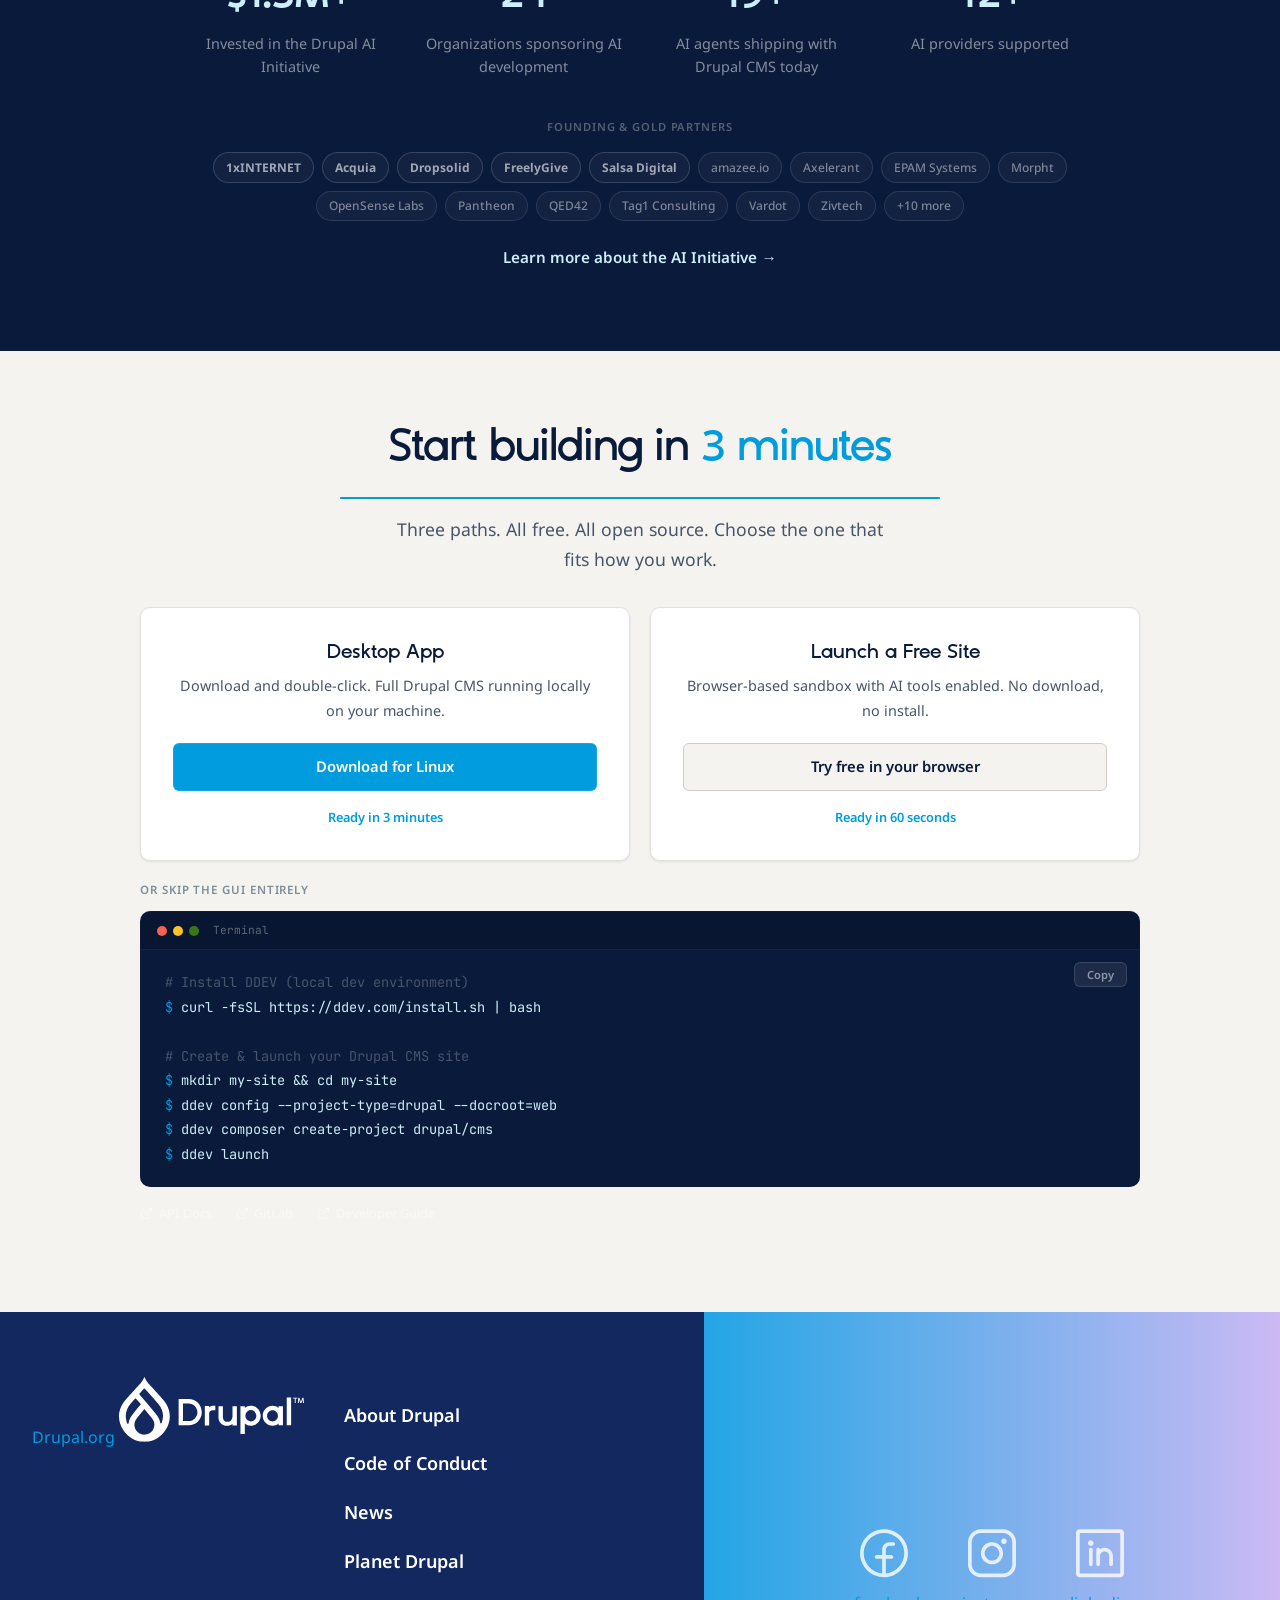
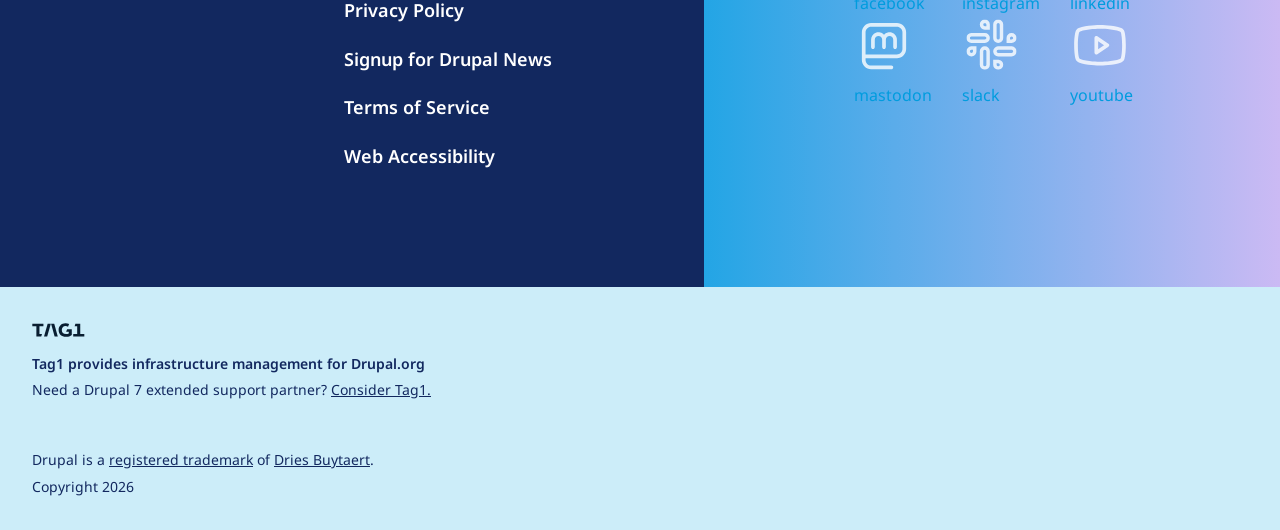
==== commit 01cb6383: "Fix Get Started dropdown and make search submit to drupal.org - Add missing aria-expanded attribute " ====
--- a/index.html
+++ b/index.html
@@ -2077,12 +2077,12 @@
     
         
           <div class="content">
-        <form action="/home" method="post" id="drupalorg-search-form" accept-charset="UTF-8">
+        <form action="https://www.drupal.org/search/site" method="get" id="drupalorg-search-form" accept-charset="UTF-8" target="_blank">
   <div class="js-form-item form-item js-form-type-textfield form-type--textfield js-form-item-query form-item--query">
       <label for="edit-query" class="form-item__label">Search</label>
-        <input placeholder="What are you searching for..." data-drupal-selector="edit-query" type="text" id="edit-query" name="query" value="" size="60" maxlength="128" class="form-text form-element form-element--type-text form-element--api-textfield"/>
+        <input placeholder="What are you searching for..." type="text" id="edit-query" name="keys" value="" size="60" maxlength="128" class="form-text form-element form-element--type-text form-element--api-textfield"/>
         </div>
-<input data-drupal-selector="edit-submit" type="submit" id="edit-submit" name="op" value="Search" class="button js-form-submit form-submit"/><input autocomplete="off" data-drupal-selector="form-o5wd0-7q-h-hn1kdxtd8lkg-c1u1lf01r-cumj83sp8" type="hidden" name="form_build_id" value="form-O5Wd0_7q-H_HN1KdxTD8lKg-c1u1Lf01R_CUMJ83SP8"/><input data-drupal-selector="edit-drupalorg-search-form" type="hidden" name="form_id" value="drupalorg_search_form"/>
+<input type="submit" id="edit-submit" value="Search" class="button js-form-submit form-submit"/>
 </form>
 
       </div>
@@ -2142,7 +2142,7 @@
         
         <li class="menu__item menu__item--level-1 menu__item--has-children">
                     
-          <button class="button button--primary icon-arrow-right menu__link menu__link--button menu__link--level-1 menu__link--has-children" type="button">Get Started</button>
+          <button class="button button--primary icon-arrow-right menu__link menu__link--button menu__link--level-1 menu__link--has-children" aria-expanded="false" type="button">Get Started</button>
 
                                 <ul  class="menu menu--level-2">
             
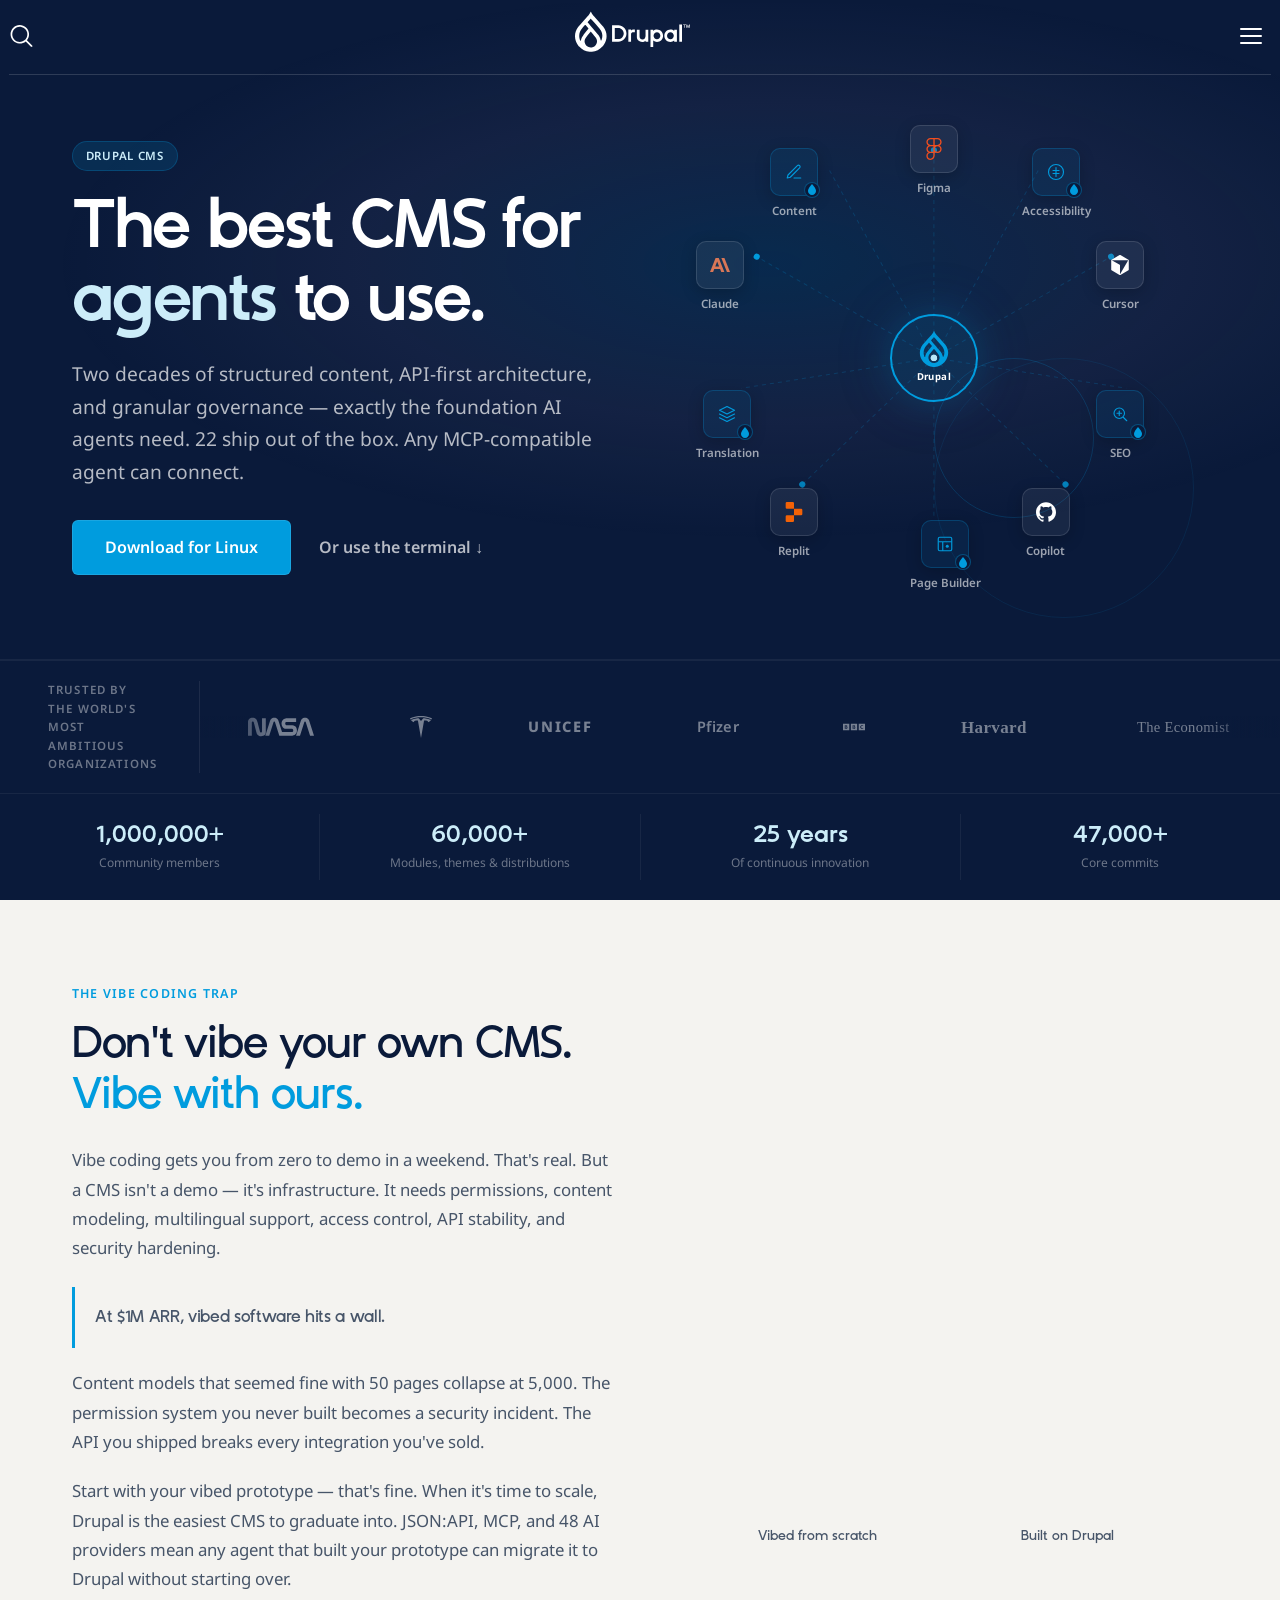
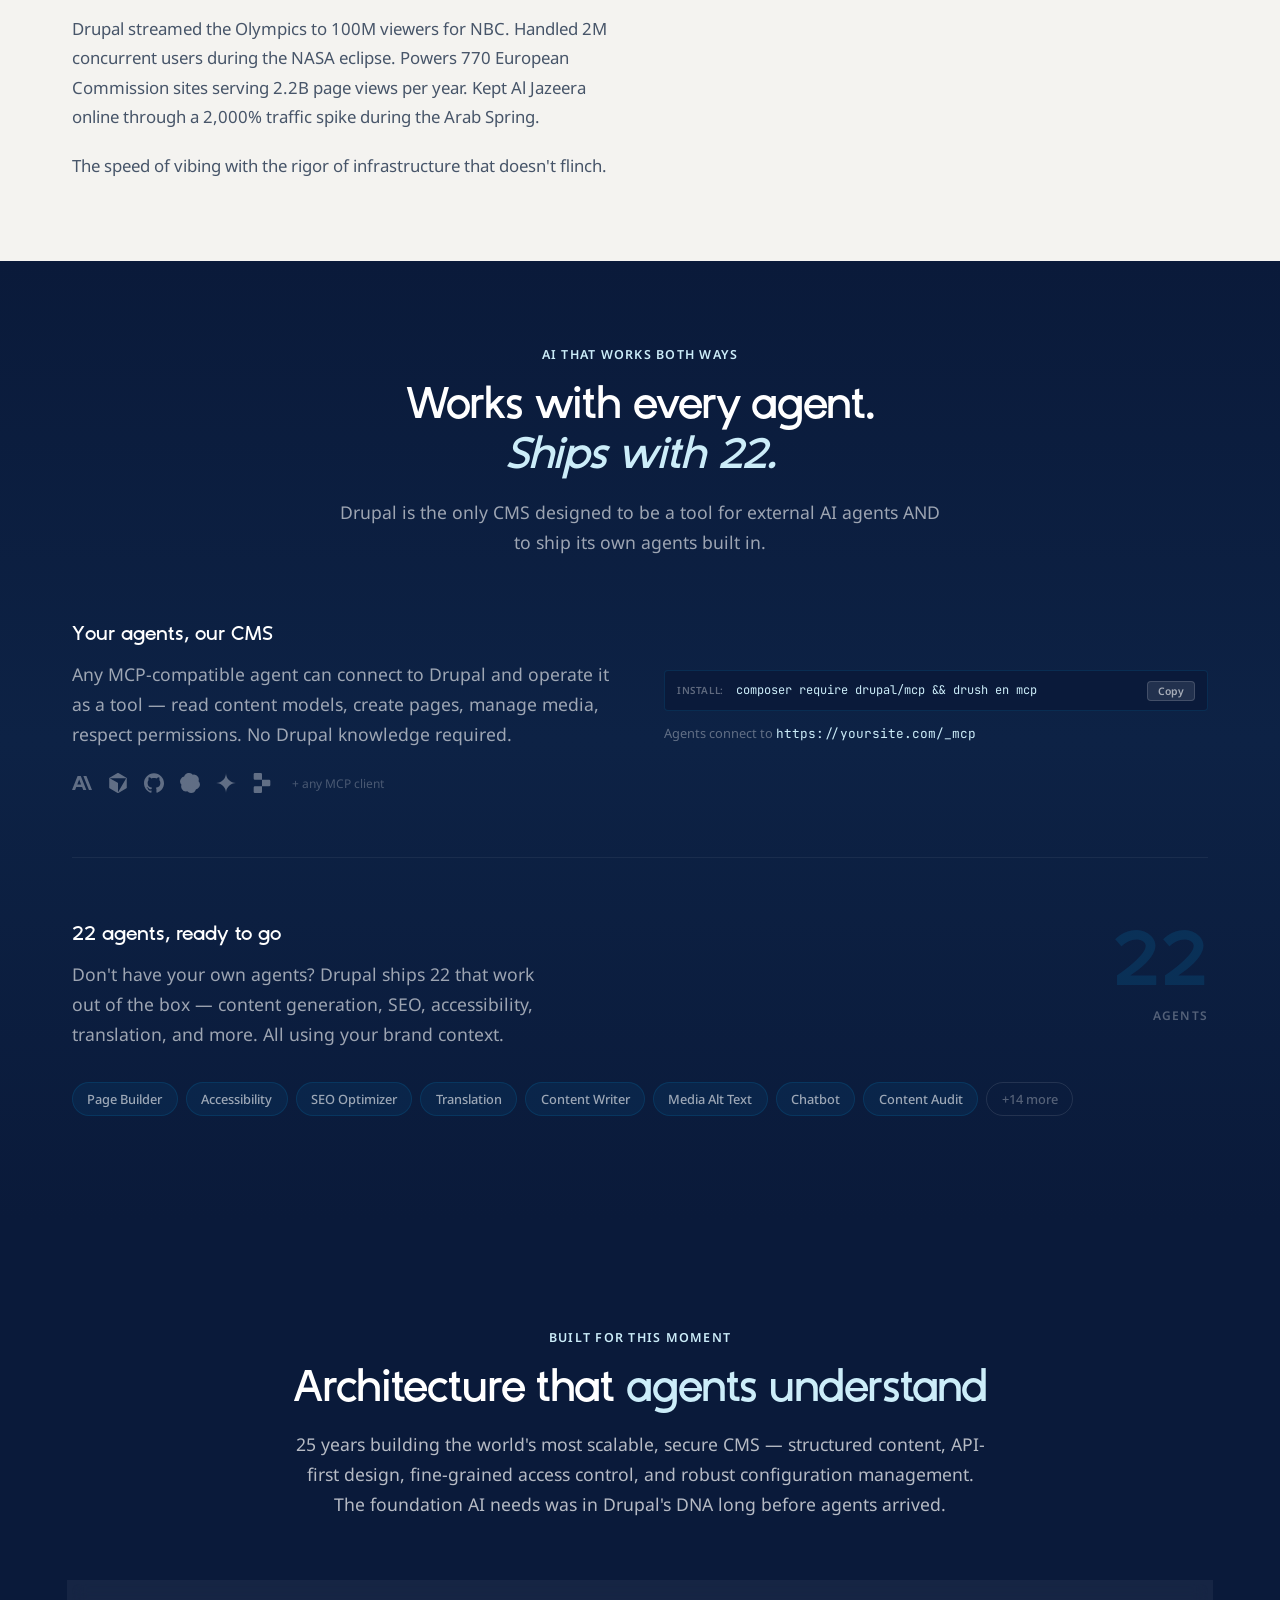
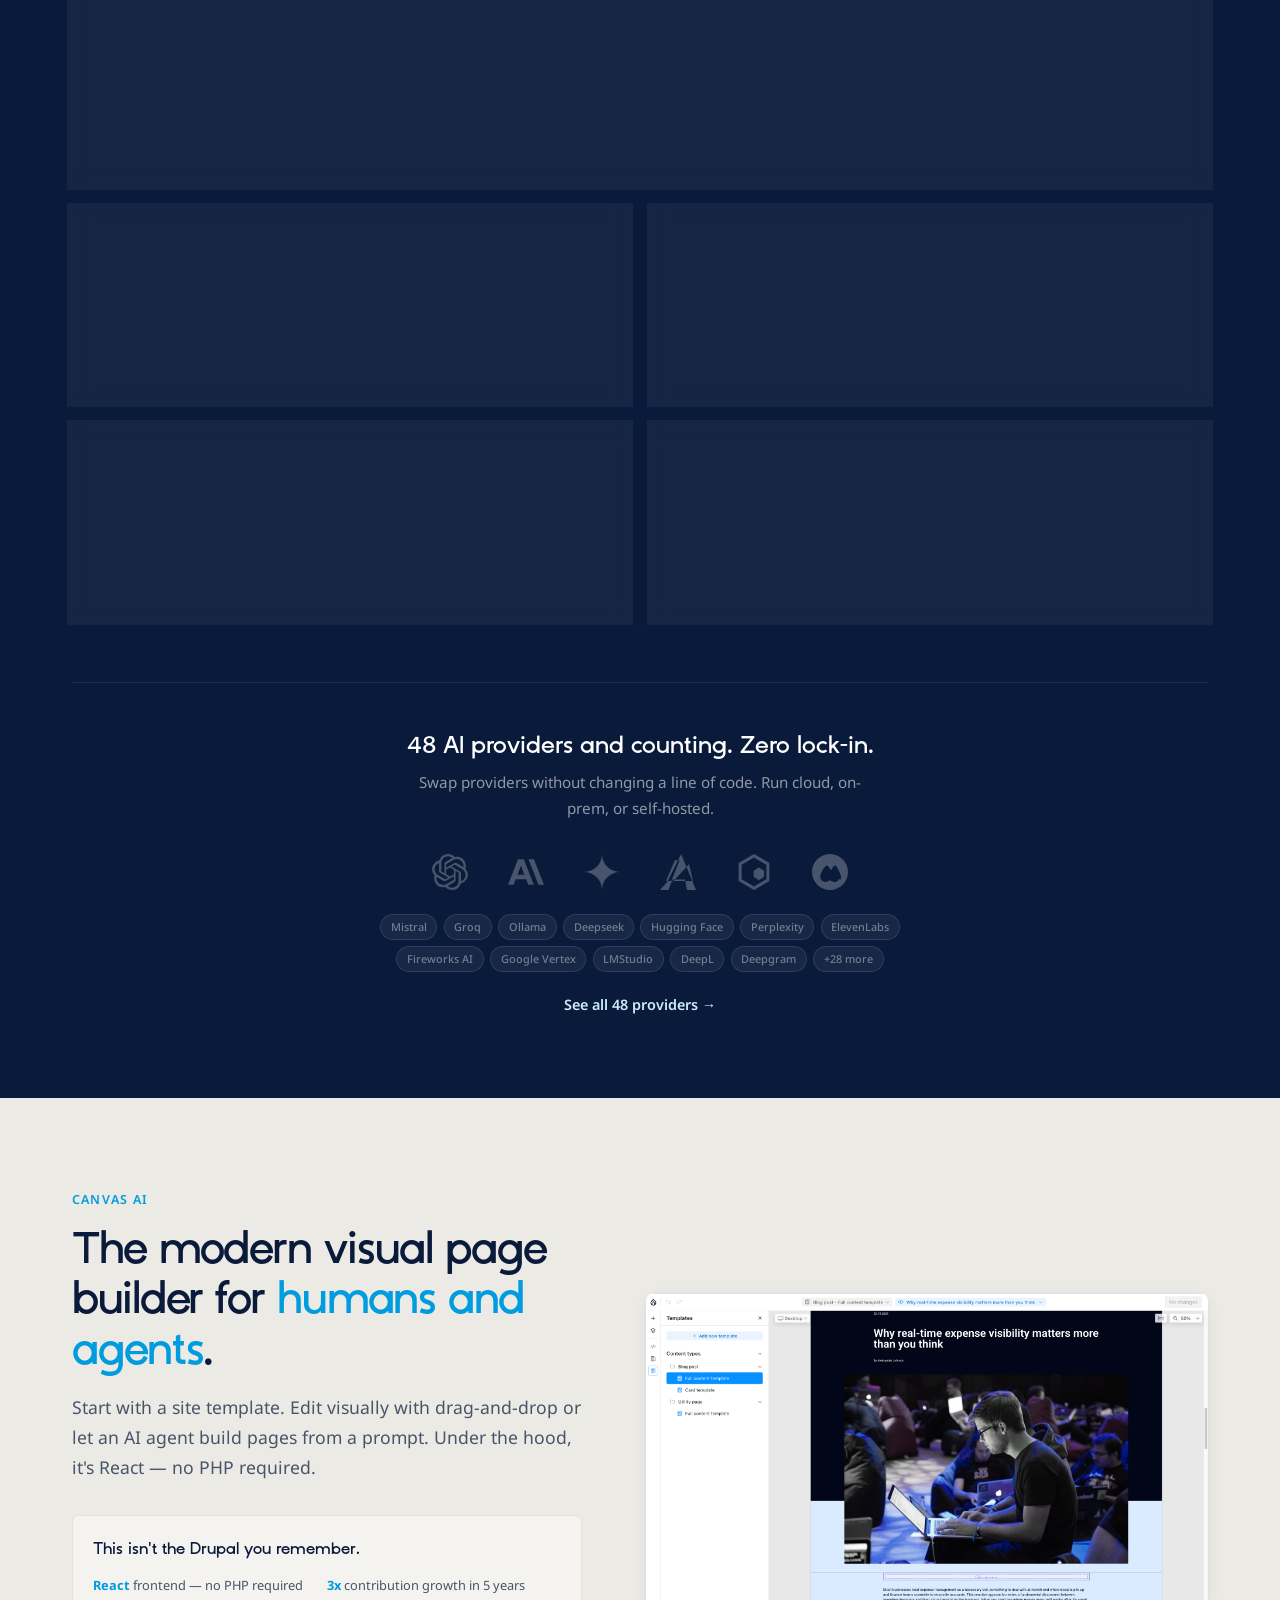
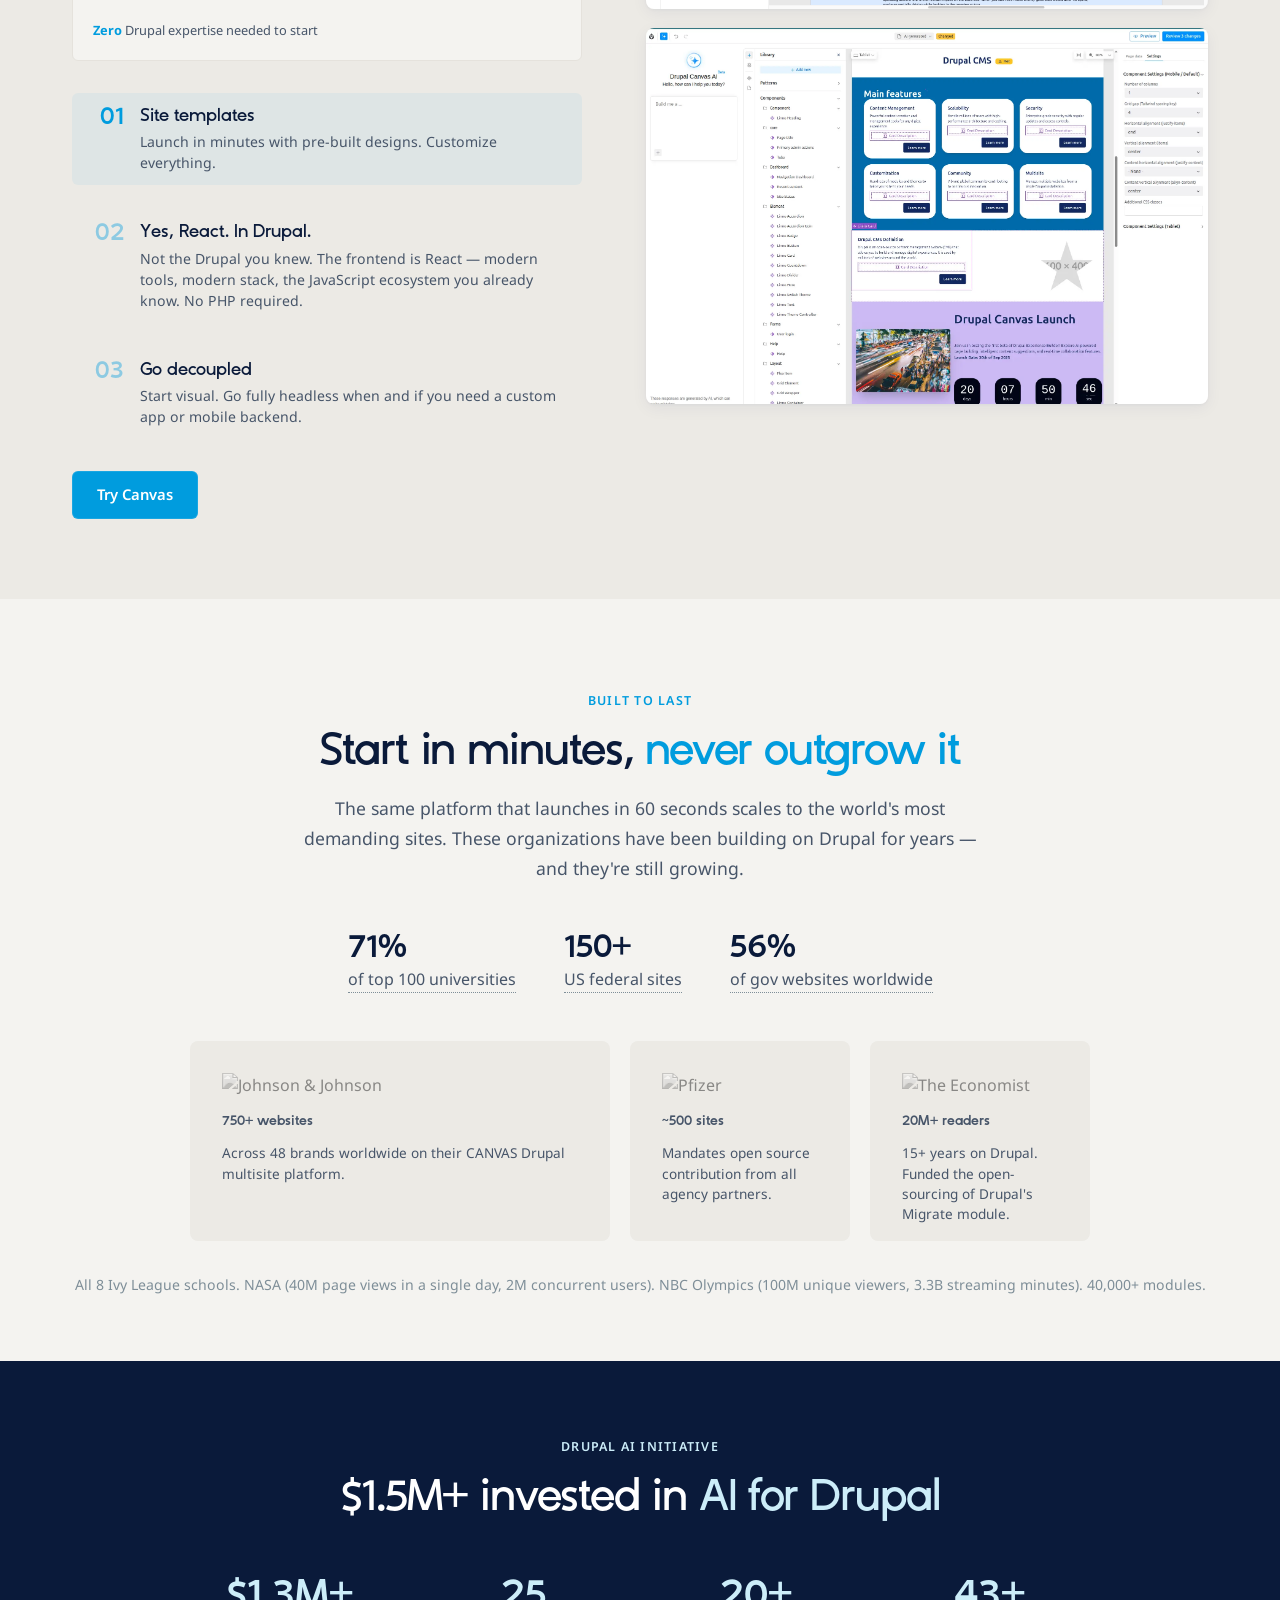
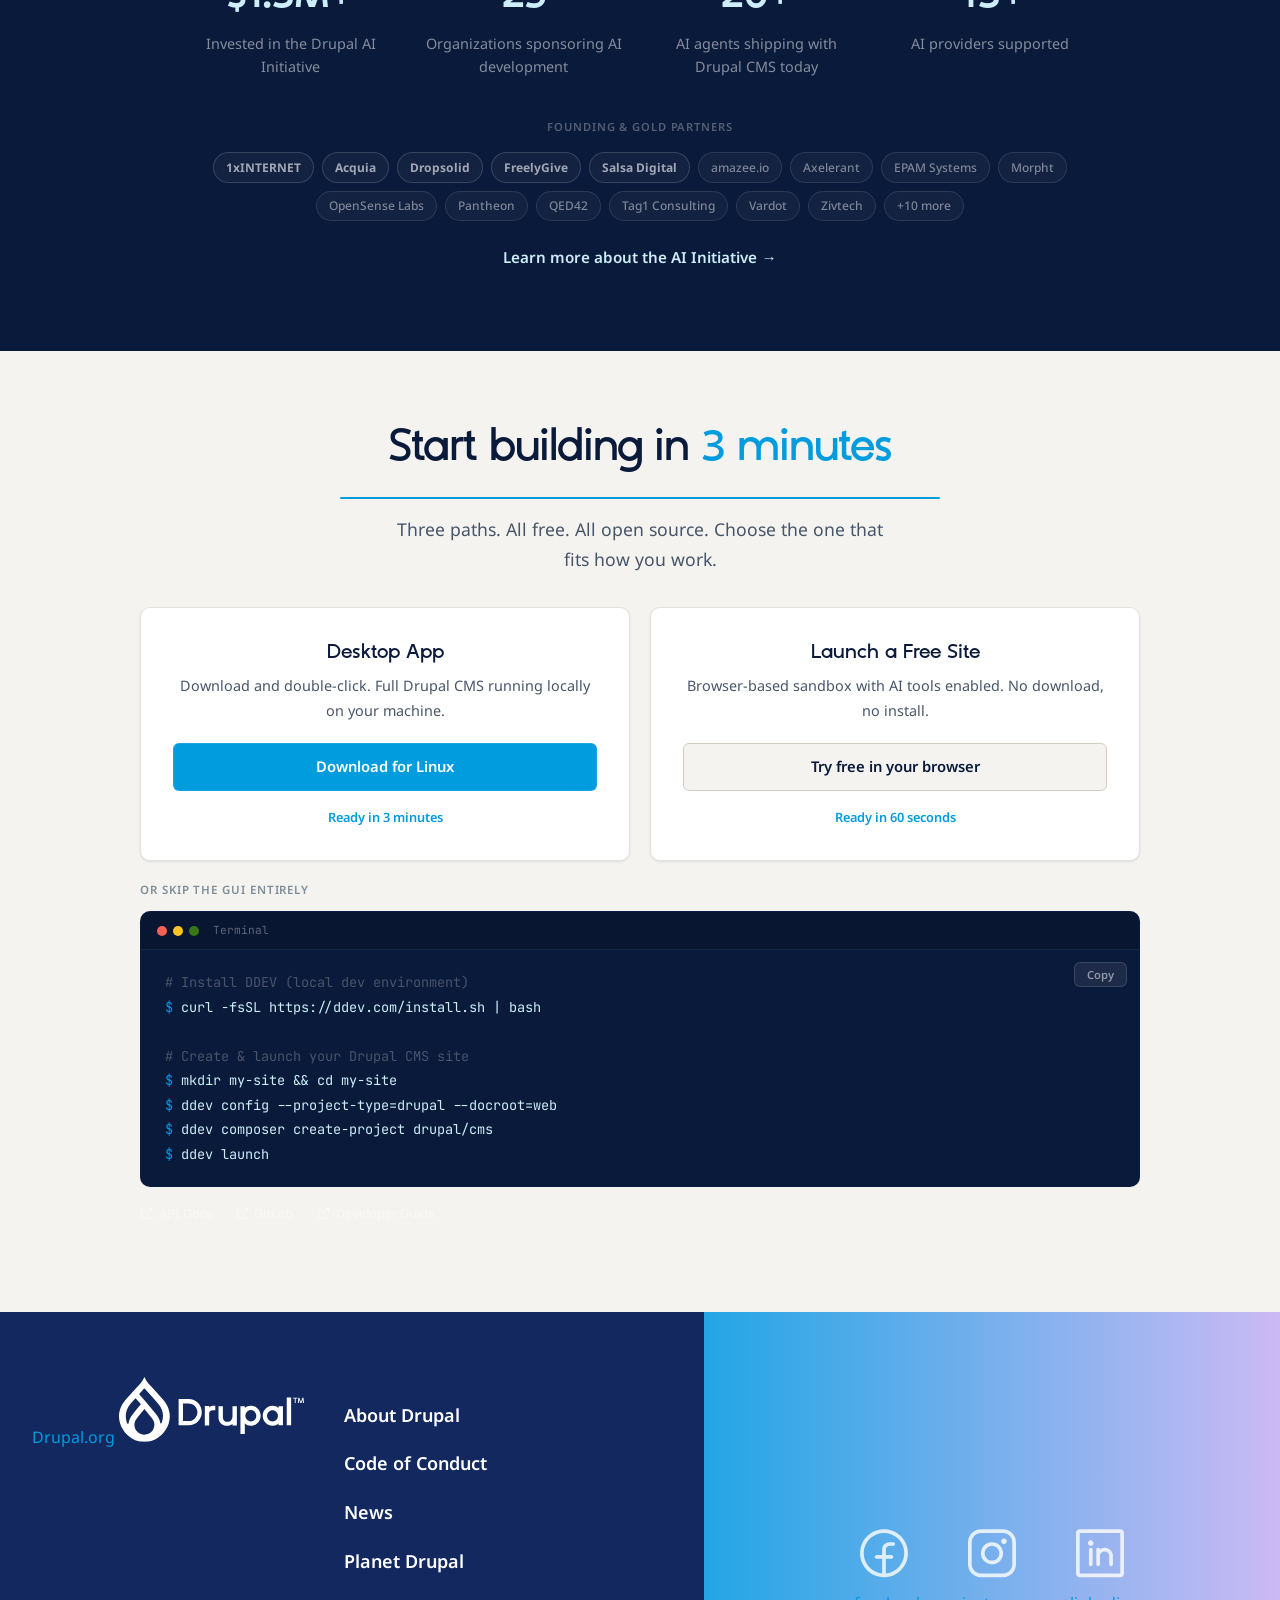
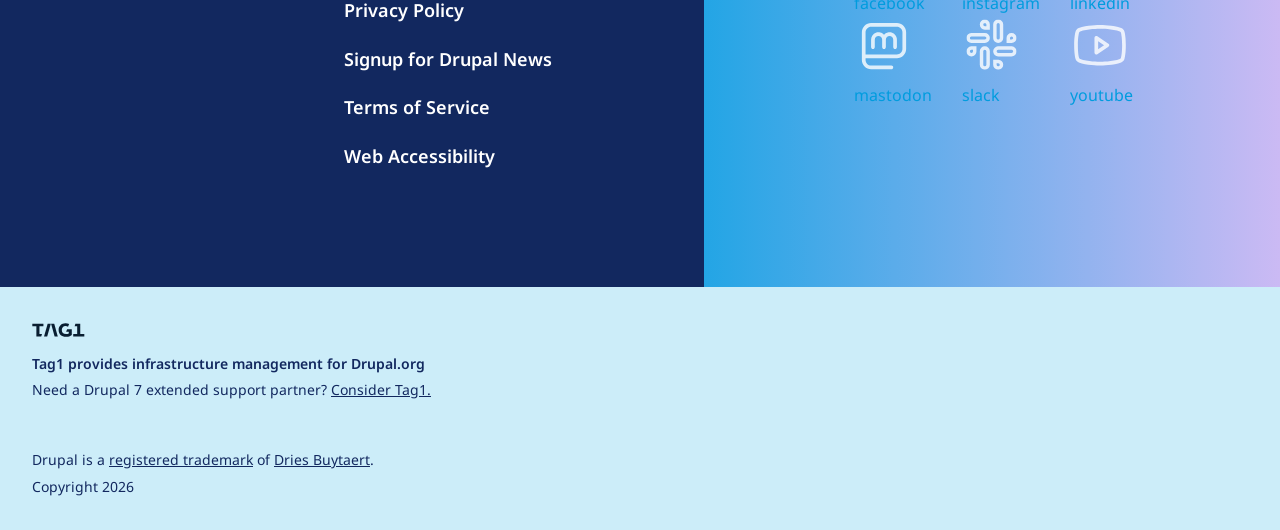
==== commit 8b5b6b74: "Fix mobile hamburger menu: visible, clickable, with slide-down nav - Rename emoji class (🍔-menu-togg" ====
--- a/index.html
+++ b/index.html
@@ -27,14 +27,15 @@
       display: flex; align-items: center;
       padding-bottom: 13.5px;
       border-bottom: 1px solid transparent;
+      width: 100%;
     }
     @media (min-width: 1330px) {
       #header .header__nav-section { column-gap: 28px; }
     }
     /* Logo */
-    #header .header-logo { margin: auto; }
+    #header .header-logo { flex: 1; text-align: center; min-width: 0; }
     @media (min-width: 1330px) {
-      #header .header-logo { margin: 0 12px 0 0; }
+      #header .header-logo { flex: none; text-align: left; margin: 0 12px 0 0; }
     }
     #header .drupal-logo { display: inline-flex; align-items: center; text-decoration: none; }
     #header .drupal-logo svg { width: 115px; height: auto; }
@@ -42,8 +43,15 @@
       #header .drupal-logo svg { width: 142px; }
     }
     #header .drupal-logo.drupal-navy svg path { fill: #12285F; }
-    /* Hamburger — hidden on desktop */
-    #header .🍔-menu-toggle { display: none; }
+    /* Hamburger — visible only on mobile (<1330px), hidden at >=1330px */
+    #header .mobile-menu-toggle { display: flex; align-items: center; justify-content: center; width: 40px; height: 40px; margin: 0; padding: 0; border: none; background: transparent; cursor: pointer; flex-shrink: 0; }
+    #header .mobile-menu-toggle__icon { display: flex; flex-direction: column; gap: 5px; width: 22px; }
+    #header .mobile-menu-toggle__line-1,
+    #header .mobile-menu-toggle__line-2,
+    #header .mobile-menu-toggle__line-3 { display: block; height: 2px; background: #fff; border-radius: 1px; transition: transform 0.2s, opacity 0.2s; }
+    #header .mobile-menu-toggle[aria-expanded="true"] .mobile-menu-toggle__line-1 { transform: translateY(7px) rotate(45deg); }
+    #header .mobile-menu-toggle[aria-expanded="true"] .mobile-menu-toggle__line-2 { opacity: 0; }
+    #header .mobile-menu-toggle[aria-expanded="true"] .mobile-menu-toggle__line-3 { transform: translateY(-7px) rotate(-45deg); }
     /* Main nav */
     #header .main-navigation { flex: 1; display: flex; }
     /* Top-level menu list */
@@ -201,6 +209,7 @@
     @media (min-width: 1330px) {
       #header .header-search__desktop-button { display: flex; }
       #header .header__mobile-search-button { display: none; }
+      #header .mobile-menu-toggle { display: none; }
     }
     /* Right side — user menu + get started (secondary menu) */
     #header .header-user-menu {
@@ -337,7 +346,7 @@
     }
     #header[data-mode="dark"] .icon-arrow-right::before { color: inherit; }
     #header[data-mode="dark"] .header__nav-section { border-bottom-color: rgba(255,255,255,0.15); }
-    #header[data-mode="dark"] .🍔-menu-toggle svg { color: #fff; }
+    #header[data-mode="dark"] .mobile-menu-toggle svg { color: #fff; }
     /* Dark mode — dropdown panels */
     #header[data-mode="dark"] .menu-main--level-2 {
       background: rgba(10,26,58,0.95); border-color: rgba(255,255,255,0.1);
@@ -378,8 +387,21 @@
     .hero { padding-top: 6rem; }
     /* Responsive — matches drupal.org 1330px breakpoint */
     @media (max-width: 1329px) {
+      #header { padding: 10px 8px 0; left: 0; right: 0; margin-top: 0; border-radius: 0; }
       #header .main-navigation { display: none; }
-      #header .🍔-menu-toggle { display: block; width: 35px; height: 35px; margin: 0; padding: 0; border: none; background: transparent; cursor: pointer; }
+      /* Mobile nav drawer */
+      #header .main-navigation.is-open { display: block; position: absolute; top: 100%; left: 0; width: 100%; background: rgba(10,26,58,0.97); backdrop-filter: blur(12px); -webkit-backdrop-filter: blur(12px); padding: 16px 25px 24px; border-bottom-left-radius: 10px; border-bottom-right-radius: 10px; z-index: 100; }
+      #header .main-navigation.is-open .menu-main--level-1 { flex-direction: column; gap: 0; }
+      #header .main-navigation.is-open .menu-main__item--level-1 { border-bottom: 1px solid rgba(255,255,255,0.1); }
+      #header .main-navigation.is-open .menu-main__link--level-1 { color: #fff; padding: 14px 0; display: block; }
+      #header .main-navigation.is-open .menu-main__submenu-wrapper { position: relative; top: auto; width: 100%; border-radius: 0; }
+      #header .main-navigation.is-open .menu-main--level-2 { grid-template-columns: 1fr; padding: 8px 0 16px 16px; background: transparent; border: none; }
+      #header .main-navigation.is-open .menu-main__link--level-2 { color: rgba(255,255,255,0.85); }
+      #header .main-navigation.is-open .menu-main__description { color: rgba(255,255,255,0.45); }
+      /* Hide desktop-only elements on mobile */
+      #header .header-search__desktop-button,
+      #header .block-bluecheese-secondarymenu,
+      #header .header-user-menu { display: none; }
     }
 
     /* ============ FOOTER ============ */
@@ -1504,12 +1526,12 @@
 
 </div>
 
-      <button class="🍔-menu-toggle">
+      <button class="mobile-menu-toggle" aria-expanded="false" aria-controls="block-bluecheese-mainmenu">
   <span class="visually-hidden">Menu</span>
-  <span class="🍔-menu-toggle__icon">
-    <span class="🍔-menu-toggle__line-1"></span>
-    <span class="🍔-menu-toggle__line-2"></span>
-    <span class="🍔-menu-toggle__line-3"></span>
+  <span class="mobile-menu-toggle__icon">
+    <span class="mobile-menu-toggle__line-1"></span>
+    <span class="mobile-menu-toggle__line-2"></span>
+    <span class="mobile-menu-toggle__line-3"></span>
   </span>
 </button>
 
@@ -3456,6 +3478,17 @@
         searchDesktopBtn.setAttribute('aria-expanded', isOpen ? 'false' : 'true');
       });
     }
+    // Mobile hamburger menu toggle
+    var hamburger = document.querySelector('.mobile-menu-toggle');
+    var mainNav = document.querySelector('.main-navigation');
+    if (hamburger && mainNav) {
+      hamburger.addEventListener('click', function(e) {
+        e.stopPropagation();
+        var isOpen = hamburger.getAttribute('aria-expanded') === 'true';
+        hamburger.setAttribute('aria-expanded', isOpen ? 'false' : 'true');
+        mainNav.classList.toggle('is-open', !isOpen);
+      });
+    }
     // Close dropdowns on outside click
     document.addEventListener('click', function(e) {
       if (!e.target.closest('#header')) {
@@ -3464,6 +3497,8 @@
           var panel = btn.nextElementSibling;
           if (panel) panel.style.display = 'none';
         });
+        if (mainNav) mainNav.classList.remove('is-open');
+        if (hamburger) hamburger.setAttribute('aria-expanded', 'false');
       }
     });
   </script>
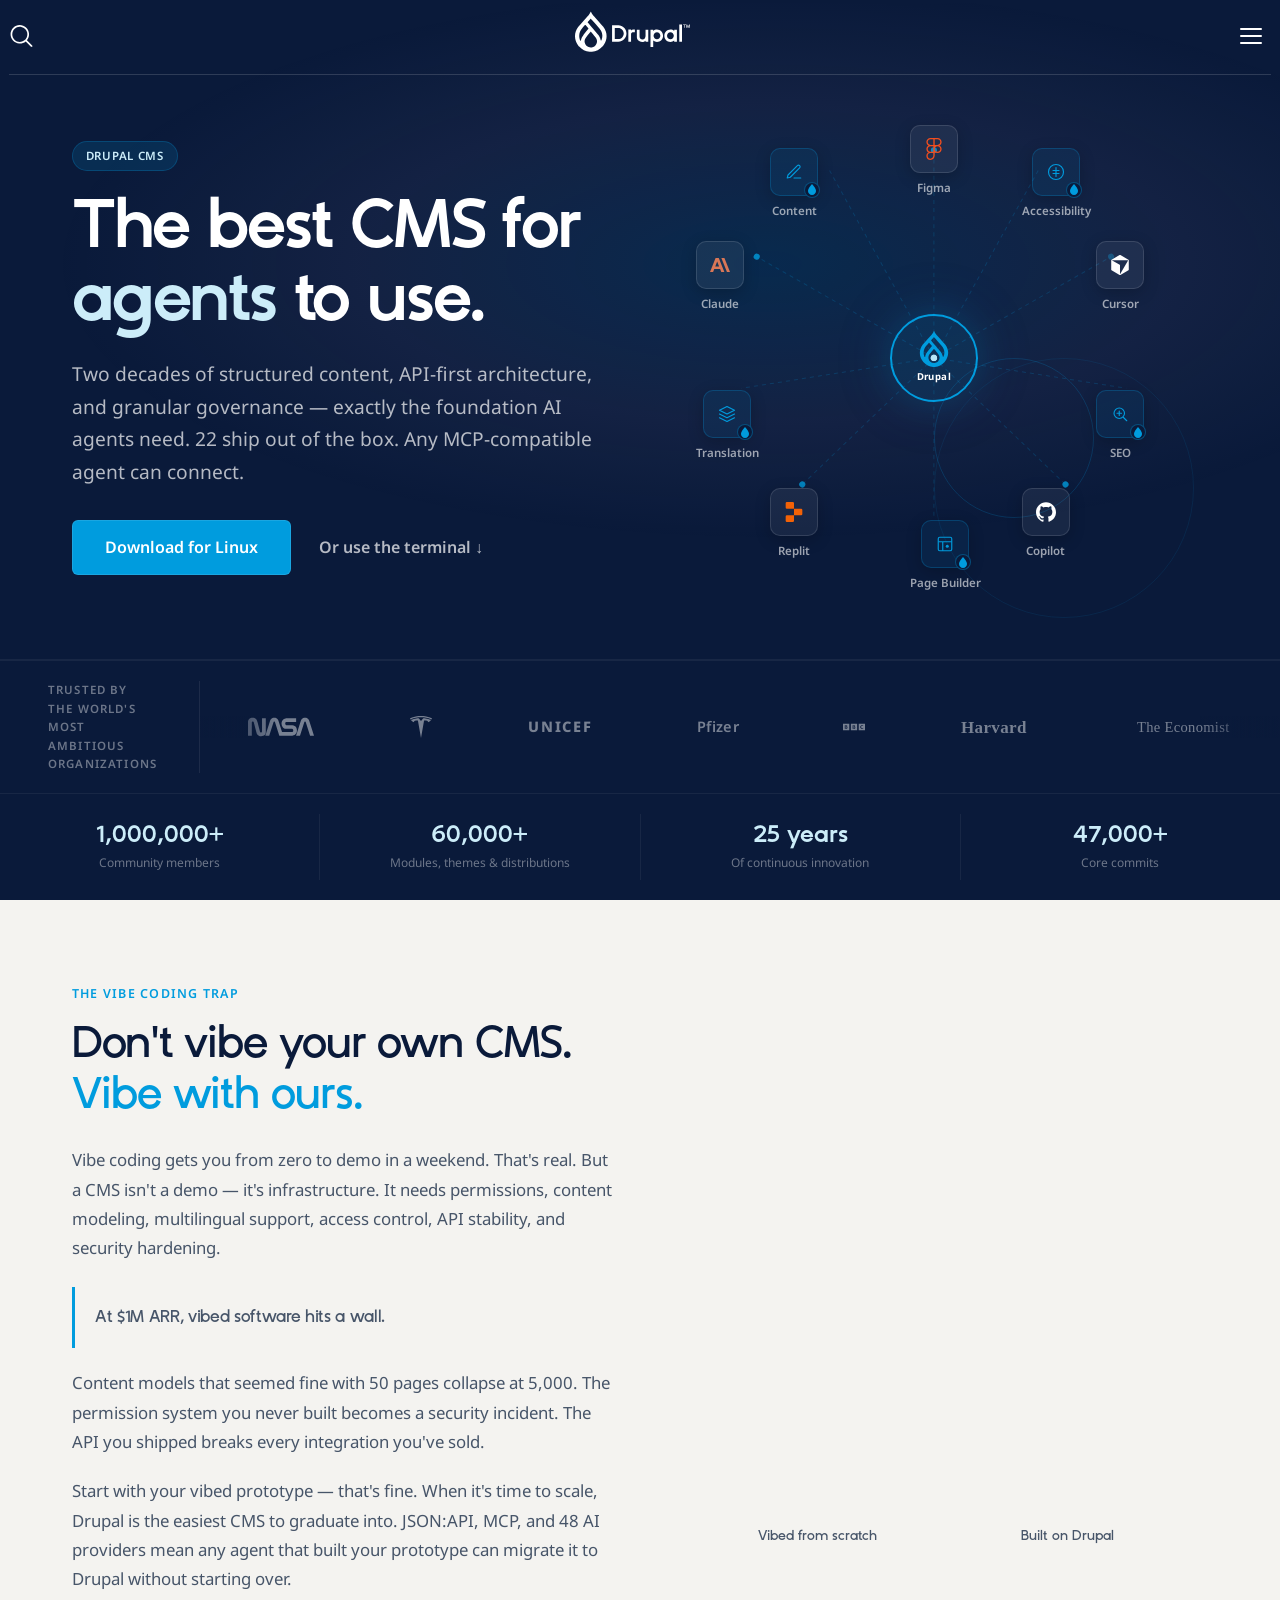
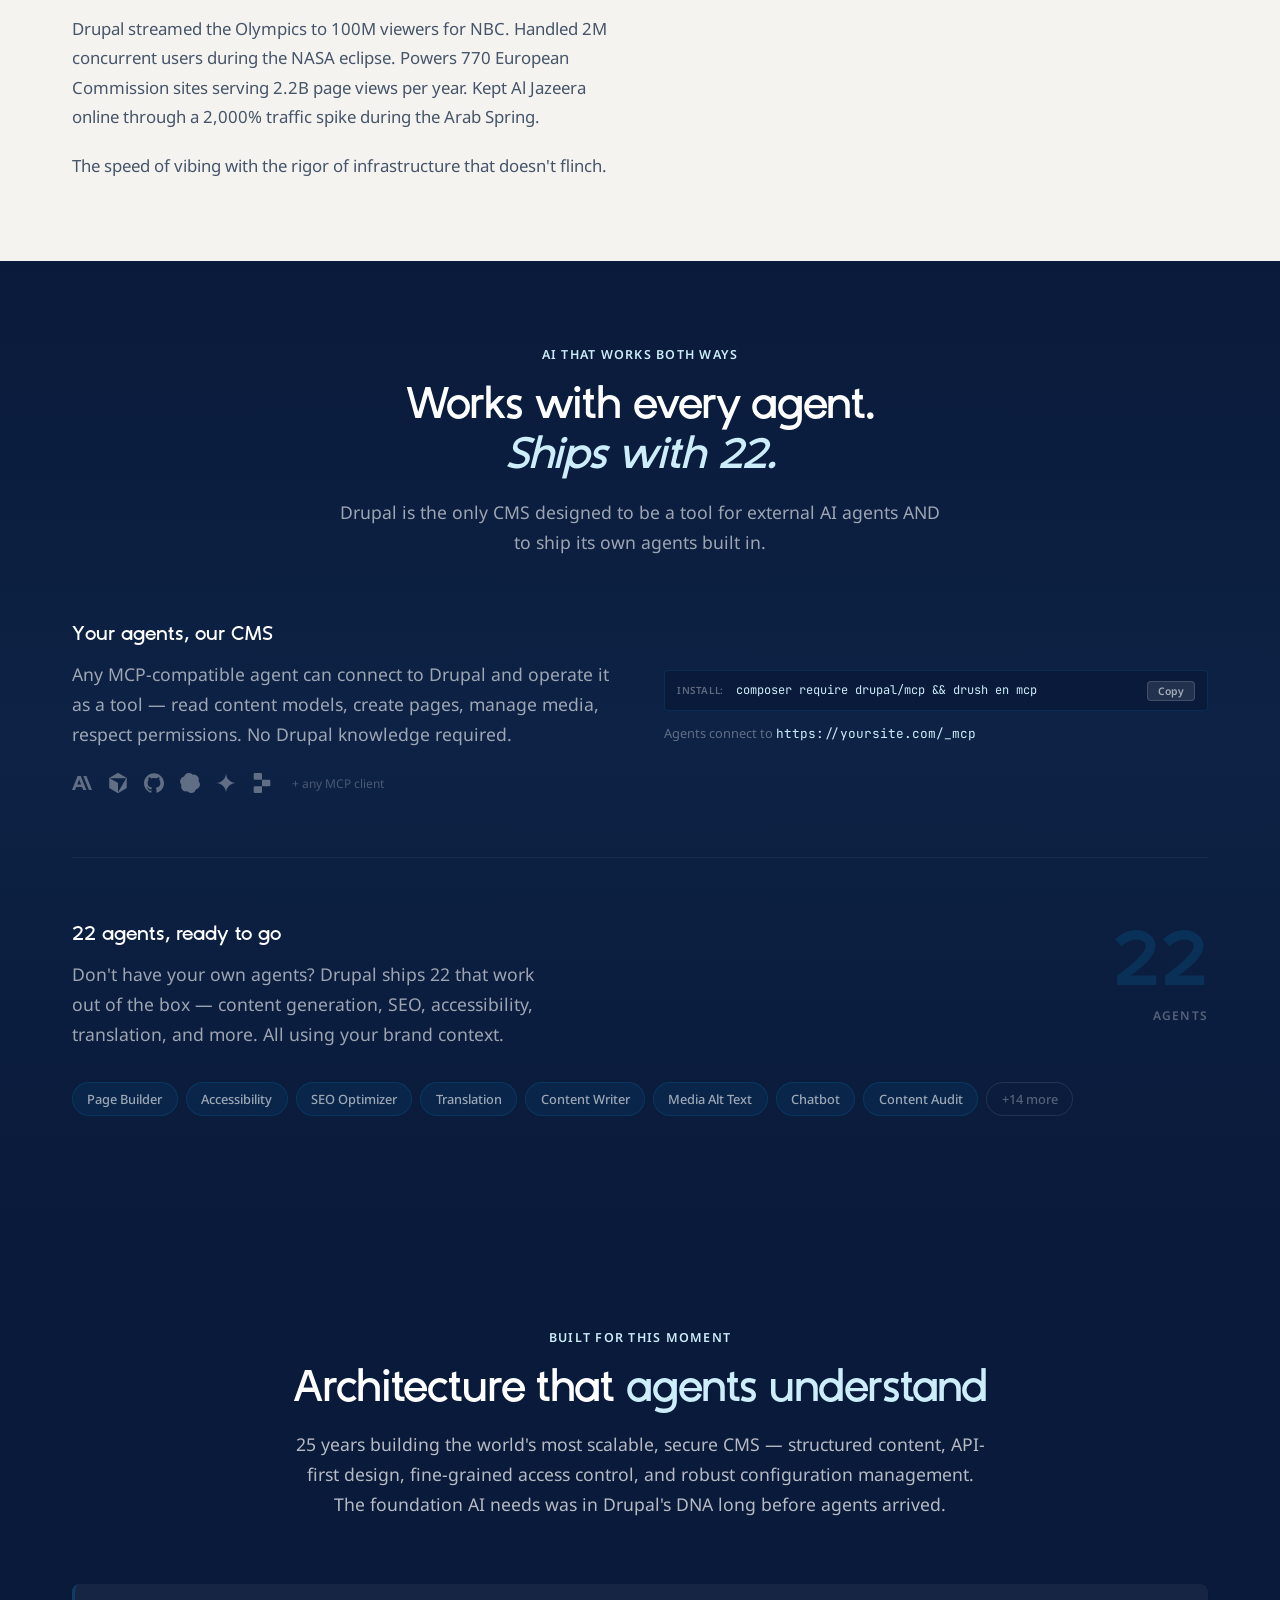
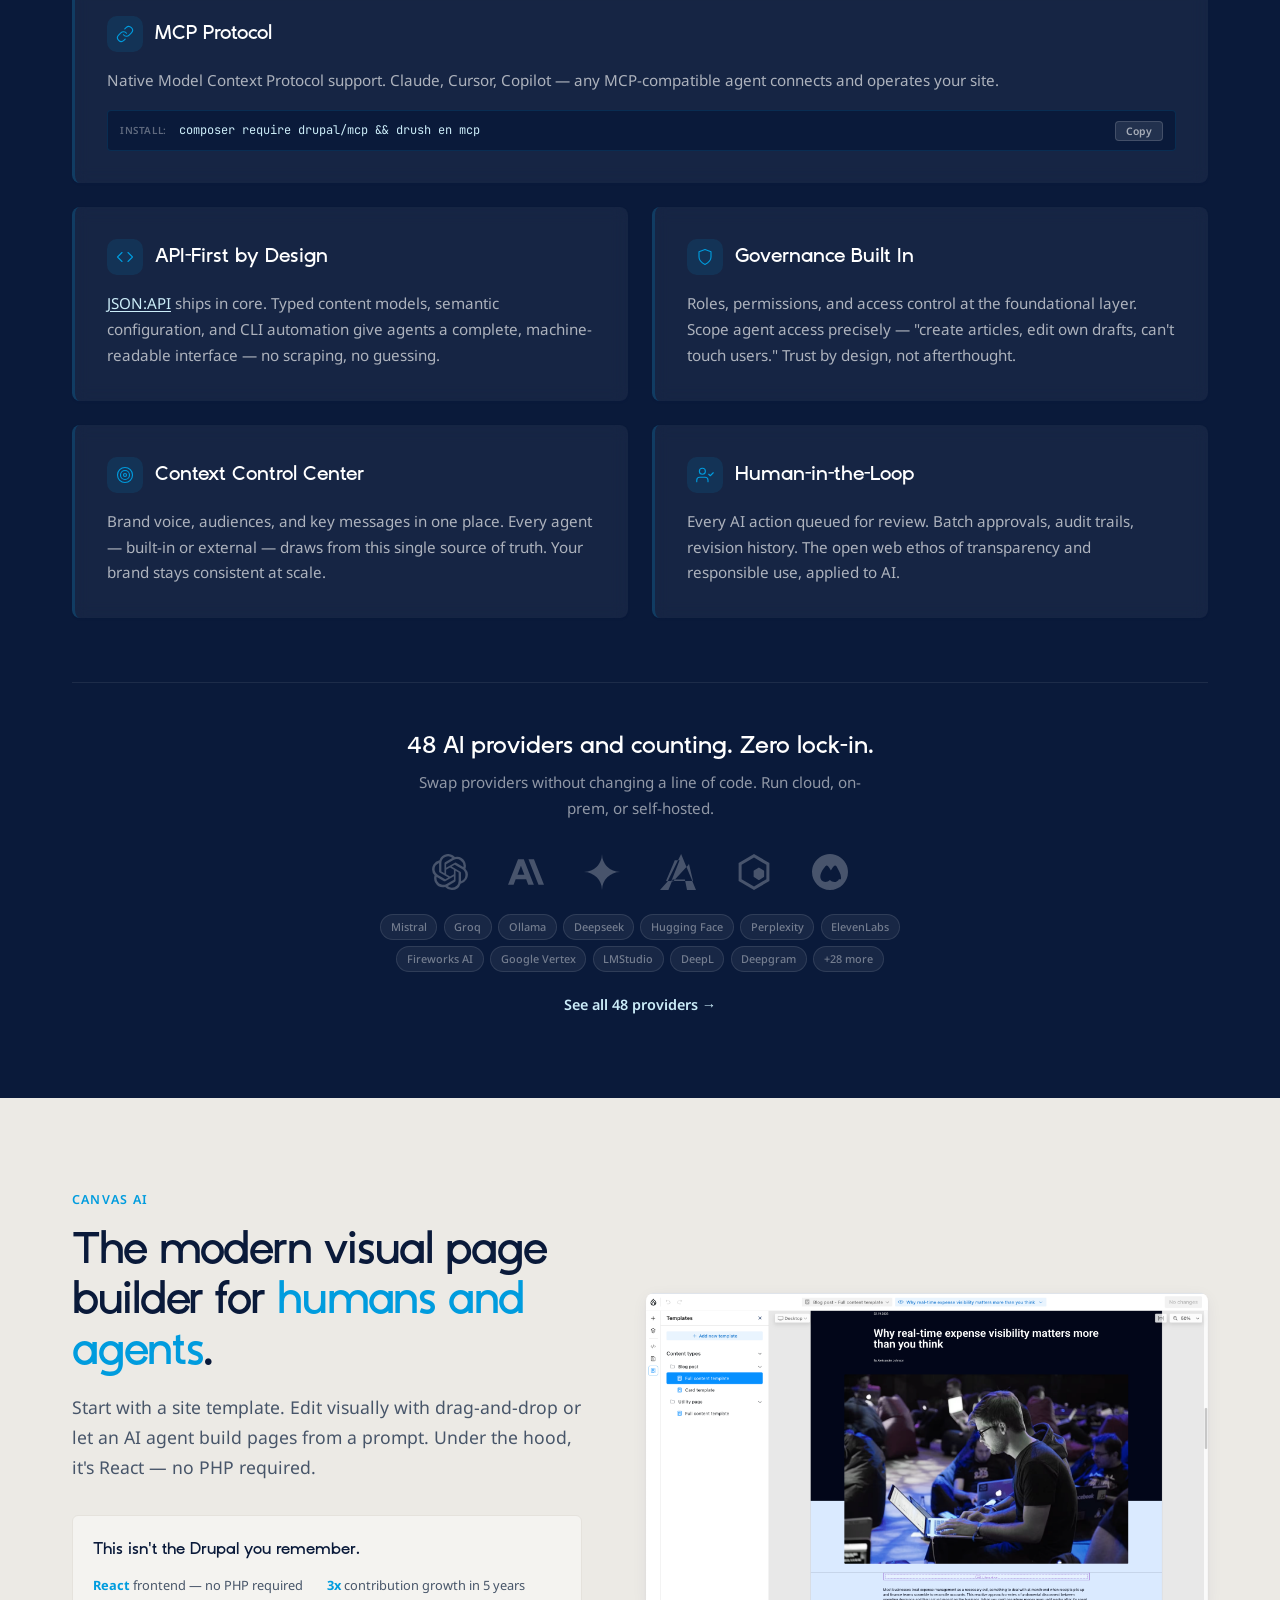
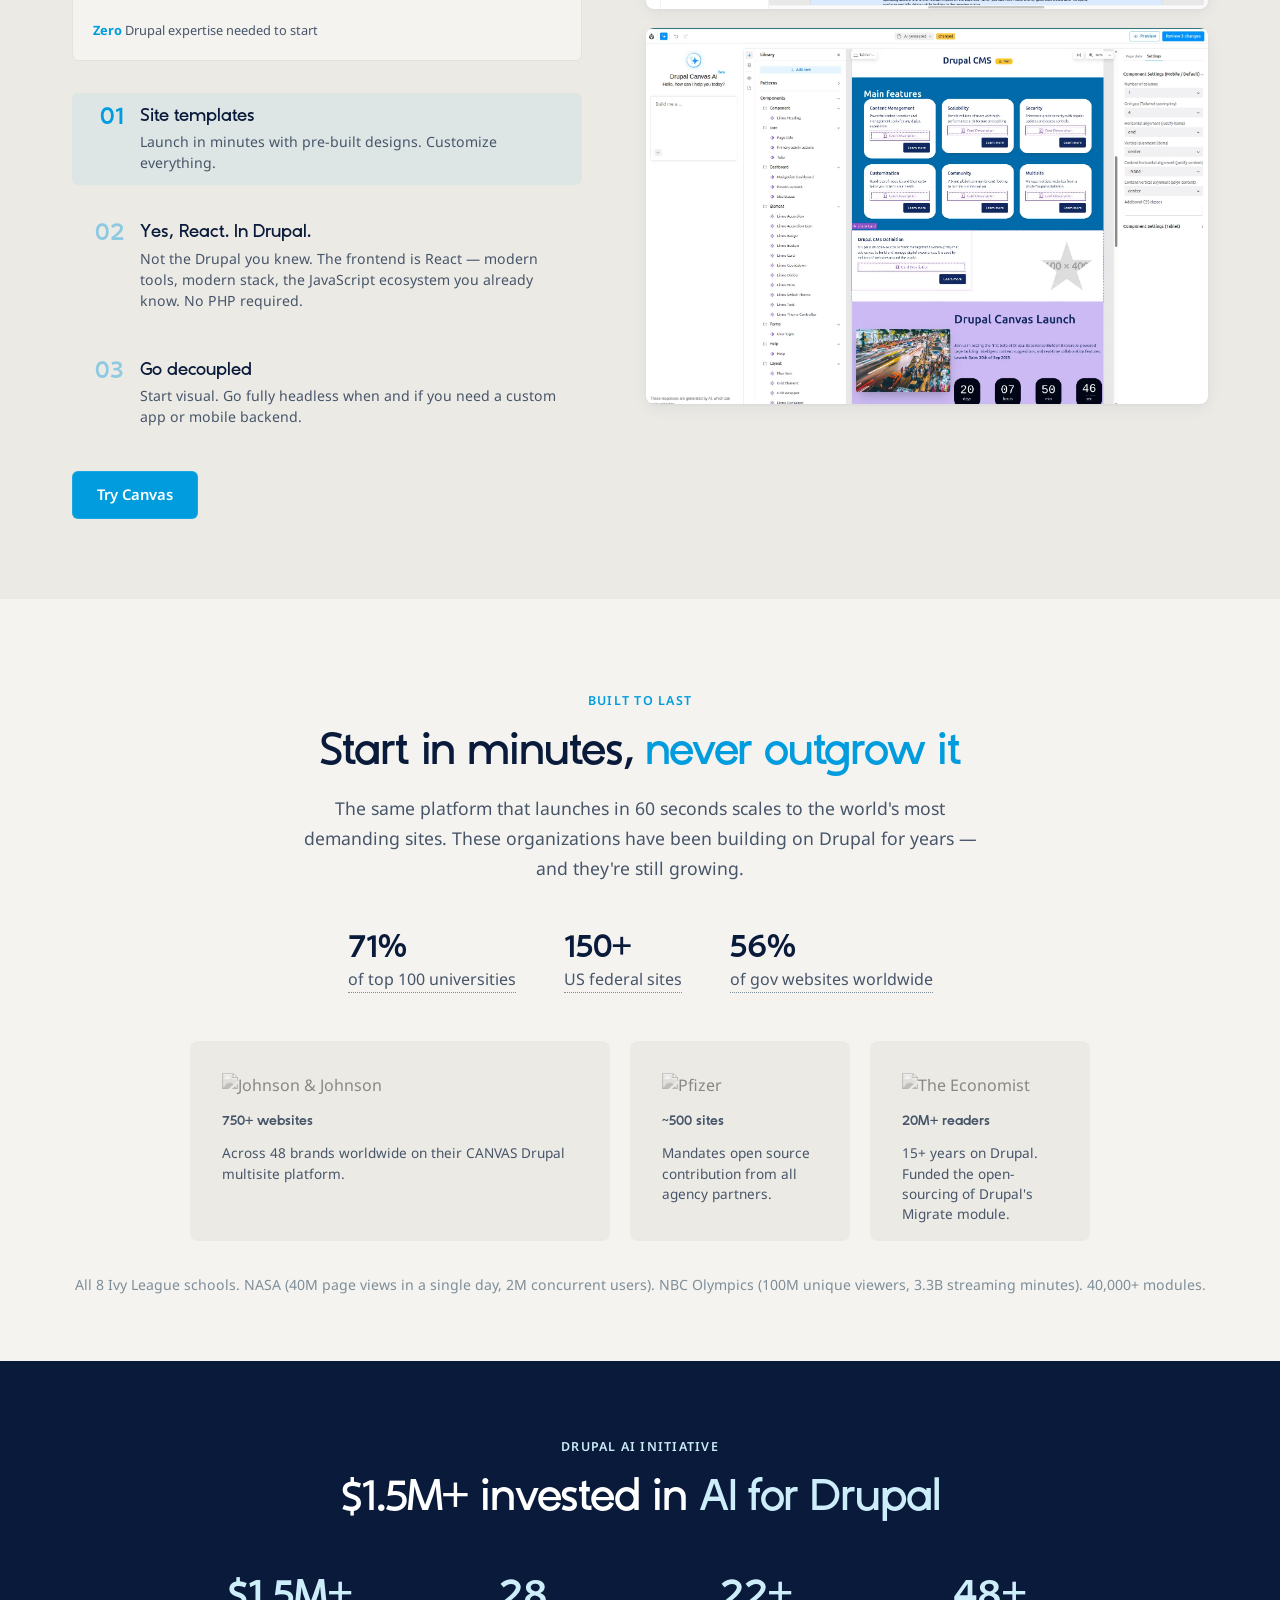
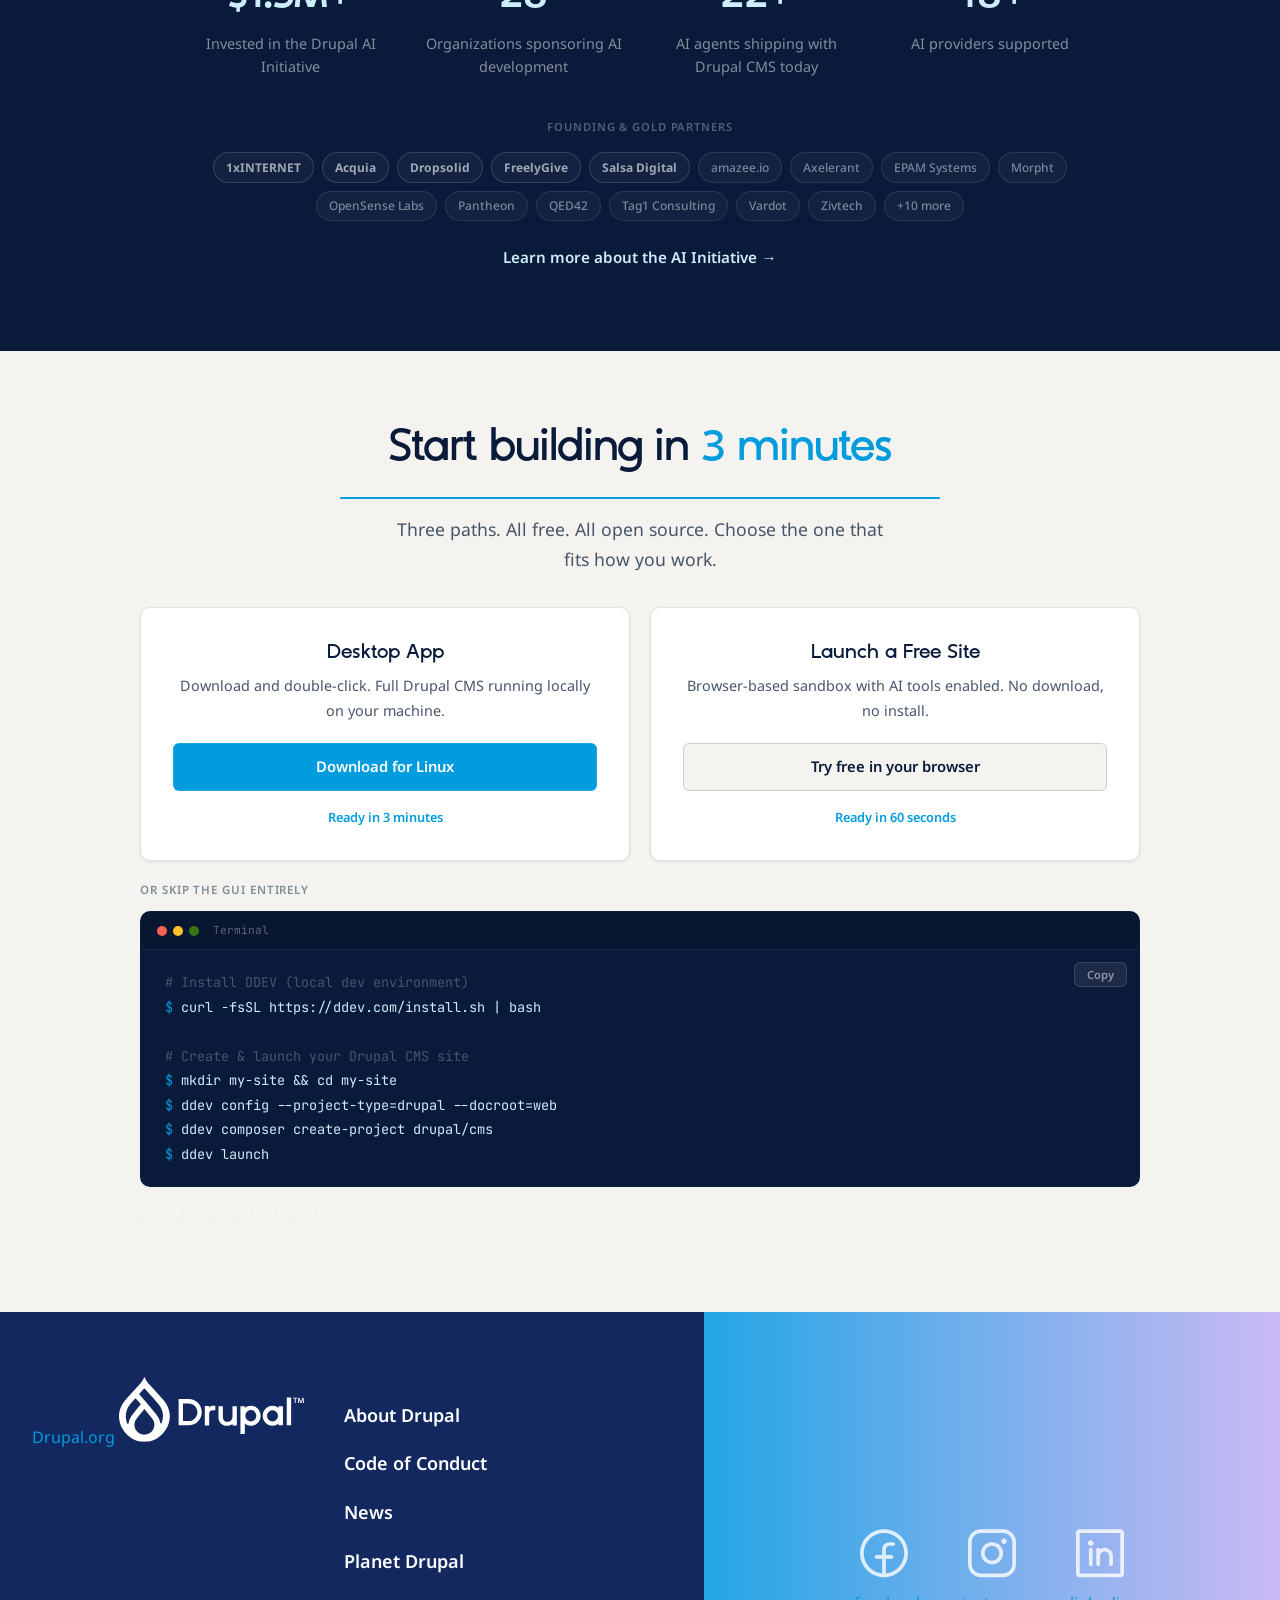
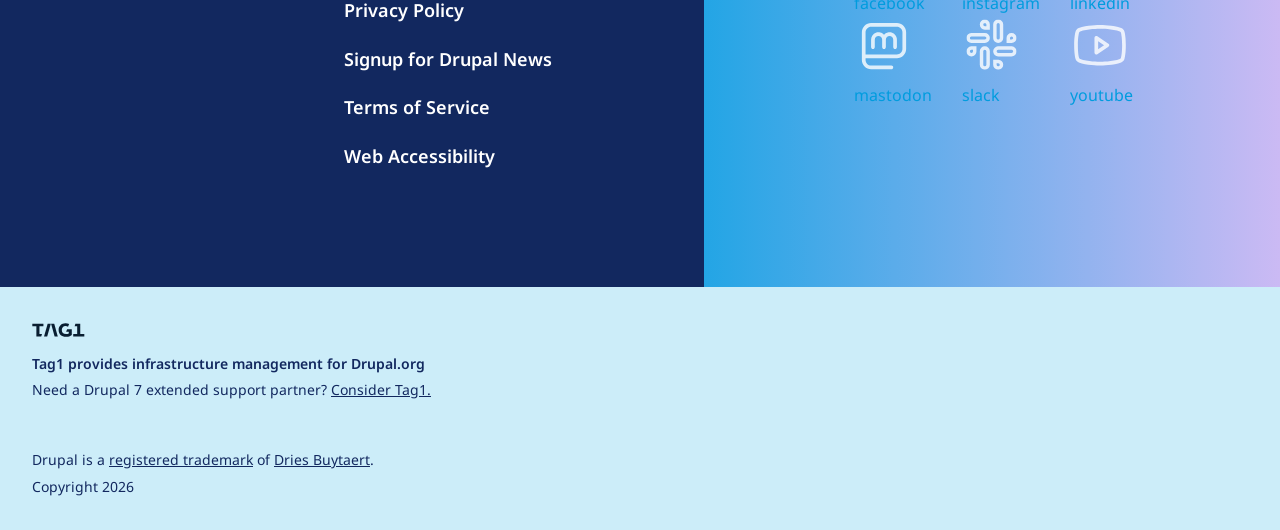
==== commit ffa7a5a6: "Fix mobile menu: proper vertical layout and styling - Exclude hamburger from generic dropdown handle" ====
--- a/index.html
+++ b/index.html
@@ -390,14 +390,42 @@
       #header { padding: 10px 8px 0; left: 0; right: 0; margin-top: 0; border-radius: 0; }
       #header .main-navigation { display: none; }
       /* Mobile nav drawer */
-      #header .main-navigation.is-open { display: block; position: absolute; top: 100%; left: 0; width: 100%; background: rgba(10,26,58,0.97); backdrop-filter: blur(12px); -webkit-backdrop-filter: blur(12px); padding: 16px 25px 24px; border-bottom-left-radius: 10px; border-bottom-right-radius: 10px; z-index: 100; }
-      #header .main-navigation.is-open .menu-main--level-1 { flex-direction: column; gap: 0; }
-      #header .main-navigation.is-open .menu-main__item--level-1 { border-bottom: 1px solid rgba(255,255,255,0.1); }
-      #header .main-navigation.is-open .menu-main__link--level-1 { color: #fff; padding: 14px 0; display: block; }
-      #header .main-navigation.is-open .menu-main__submenu-wrapper { position: relative; top: auto; width: 100%; border-radius: 0; }
-      #header .main-navigation.is-open .menu-main--level-2 { grid-template-columns: 1fr; padding: 8px 0 16px 16px; background: transparent; border: none; }
-      #header .main-navigation.is-open .menu-main__link--level-2 { color: rgba(255,255,255,0.85); }
-      #header .main-navigation.is-open .menu-main__description { color: rgba(255,255,255,0.45); }
+      #header .main-navigation.is-open {
+        display: block; position: absolute; top: 100%; left: 0; width: 100%;
+        background: rgba(10,26,58,0.97); backdrop-filter: blur(12px); -webkit-backdrop-filter: blur(12px);
+        padding: 16px 20px 24px; z-index: 100;
+        border-bottom-left-radius: 10px; border-bottom-right-radius: 10px;
+      }
+      #header .main-navigation.is-open .menu-main--level-1 {
+        display: flex; flex-direction: column; gap: 0; align-items: stretch;
+      }
+      #header .main-navigation.is-open .menu-main__item--level-1 {
+        border-bottom: 1px solid rgba(255,255,255,0.1);
+      }
+      /* Hide items that repeat in other areas (User Menu, Get Started) */
+      #header .main-navigation.is-open .menu-main__item--level-1:nth-last-child(1),
+      #header .main-navigation.is-open .menu-main__item--level-1:nth-last-child(2) { display: none; }
+      #header .main-navigation.is-open .menu-main__link--level-1 {
+        color: #fff; padding: 16px 0; display: block;
+        font-size: 16px; font-weight: 600; text-transform: none; letter-spacing: 0;
+        font-family: 'ZT Gatha', 'Noto Sans', sans-serif;
+      }
+      #header .main-navigation.is-open .menu-main__link--level-1.support-drupal {
+        border: none; border-radius: 0; padding: 16px 0;
+      }
+      #header .main-navigation.is-open .menu-main__submenu-wrapper {
+        position: relative; top: auto; width: 100%; border-radius: 0;
+      }
+      #header .main-navigation.is-open .menu-main--level-2 {
+        display: flex; flex-direction: column; gap: 12px;
+        padding: 8px 0 16px 16px; background: transparent; border: none;
+      }
+      #header .main-navigation.is-open .menu-main__link--level-2 {
+        color: rgba(255,255,255,0.85); font-size: 15px;
+      }
+      #header .main-navigation.is-open .menu-main__description {
+        color: rgba(255,255,255,0.45); font-size: 13px;
+      }
       /* Hide desktop-only elements on mobile */
       #header .header-search__desktop-button,
       #header .block-bluecheese-secondarymenu,
@@ -3441,10 +3469,11 @@
   </script>
   <!-- Vanilla JS fallback for drupal.org header interactions -->
   <script>
-    // Toggle dropdowns (exclude search button — handled separately via CSS)
+    // Toggle dropdowns (exclude search button and hamburger — handled separately)
     var searchDesktopBtn = document.querySelector('.header-search__desktop-button');
+    var hamburgerBtn = document.querySelector('.mobile-menu-toggle');
     document.querySelectorAll('#header button[aria-expanded]').forEach(function(btn) {
-      if (btn === searchDesktopBtn) return; // skip — search uses CSS-driven toggle
+      if (btn === searchDesktopBtn || btn === hamburgerBtn) return;
       btn.addEventListener('click', function(e) {
         var expanded = btn.getAttribute('aria-expanded') === 'true';
         // Close all others first
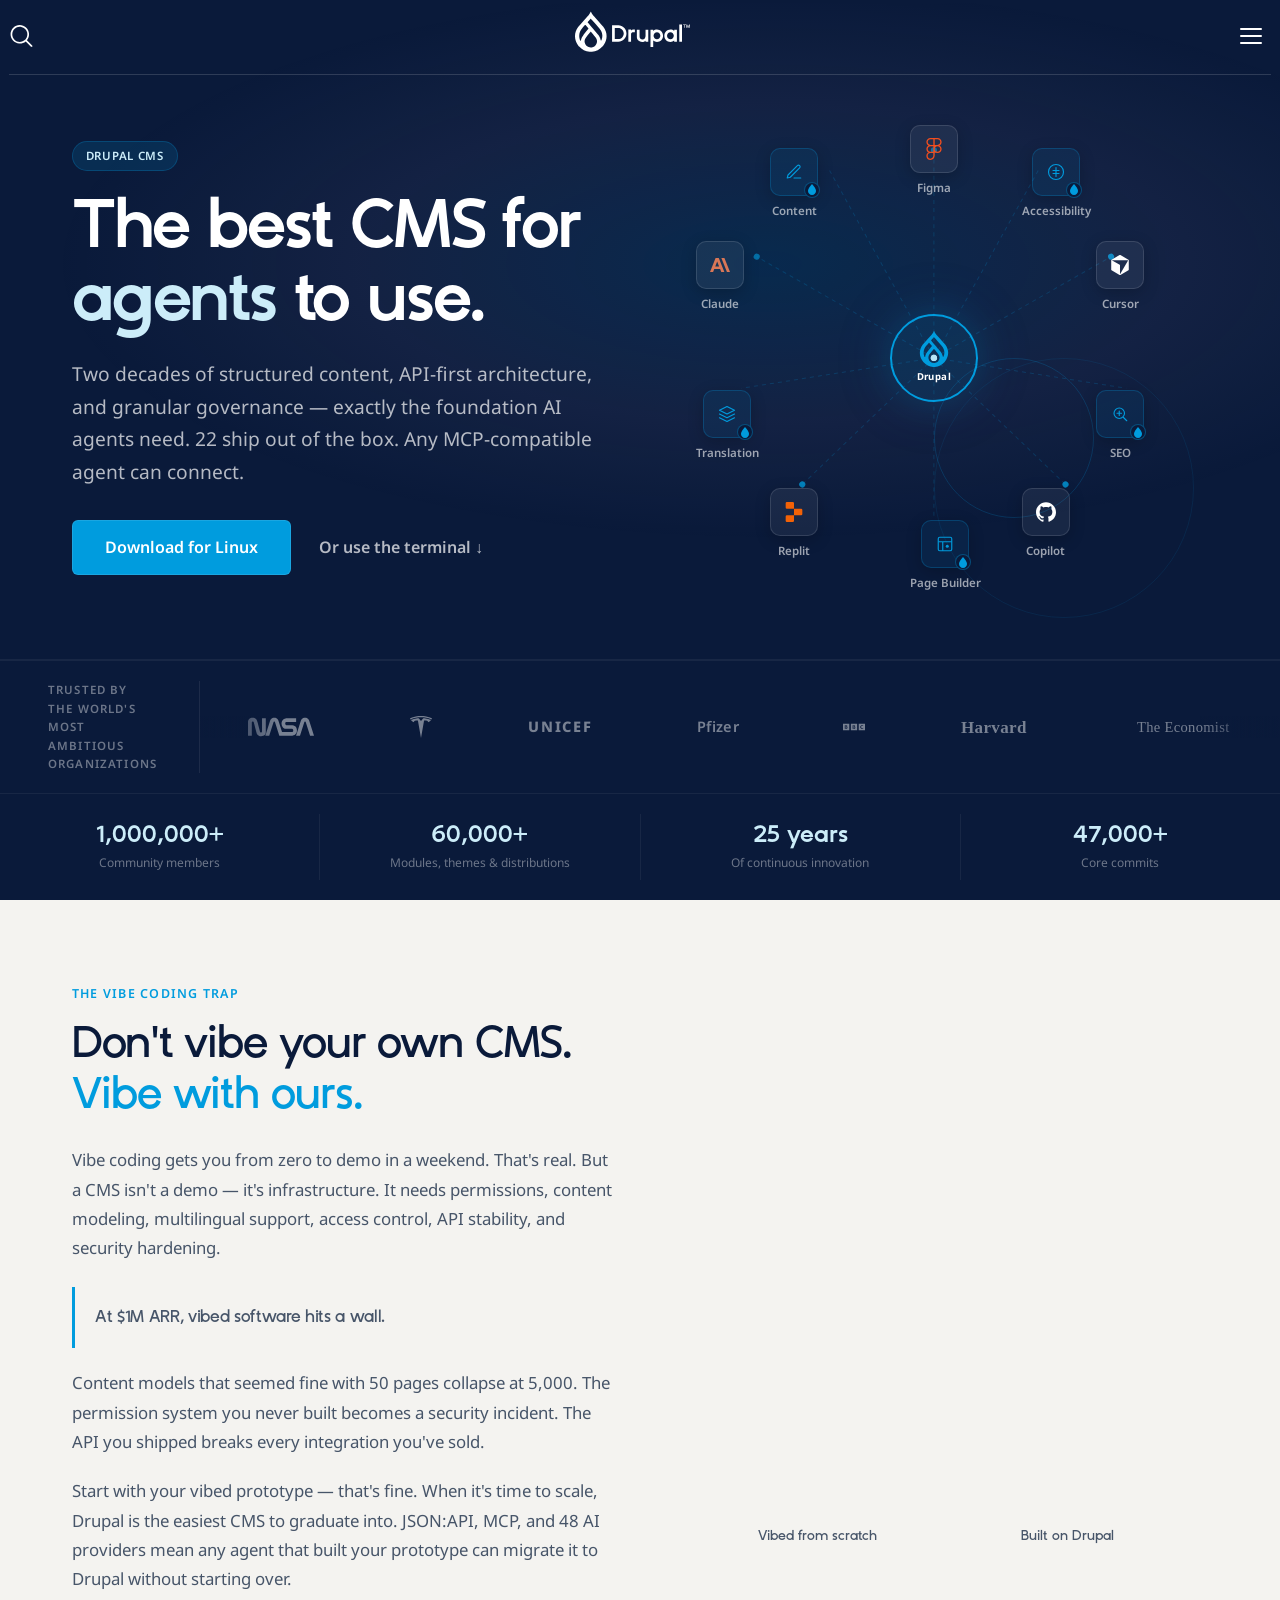
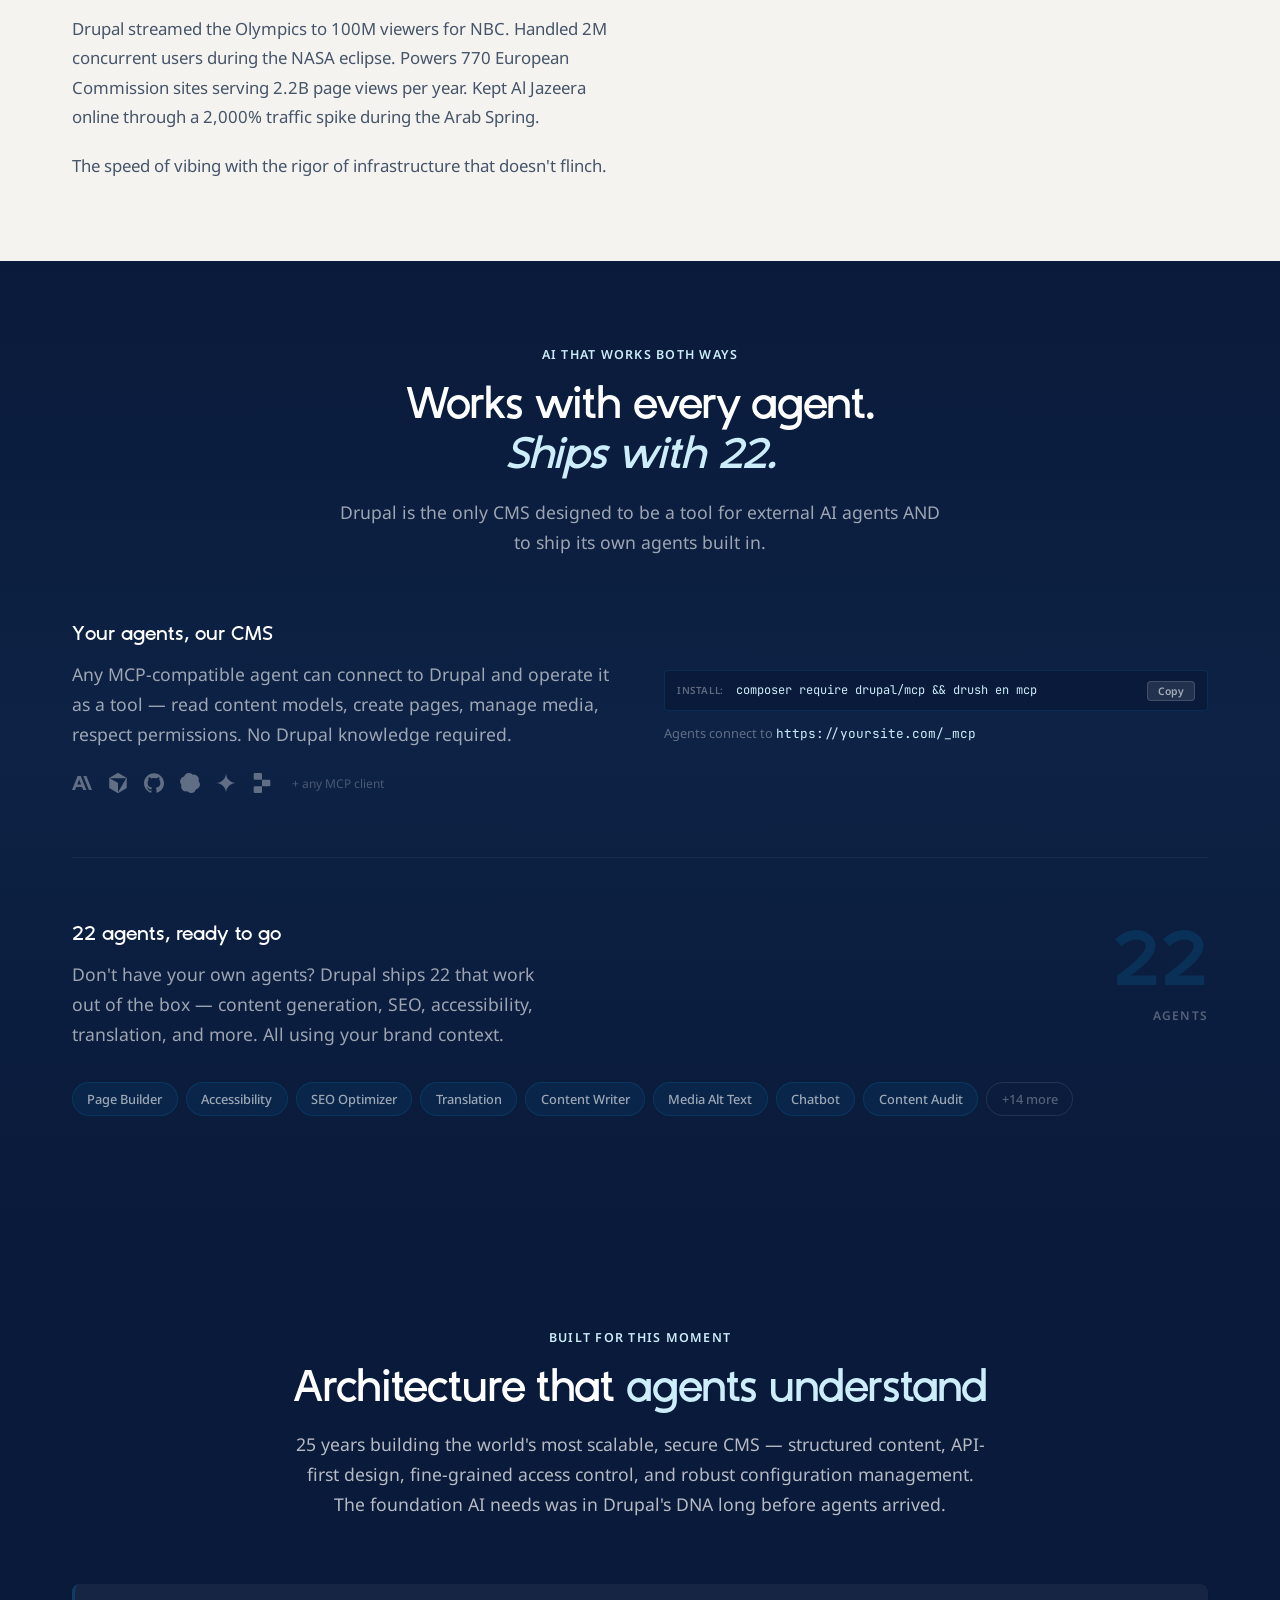
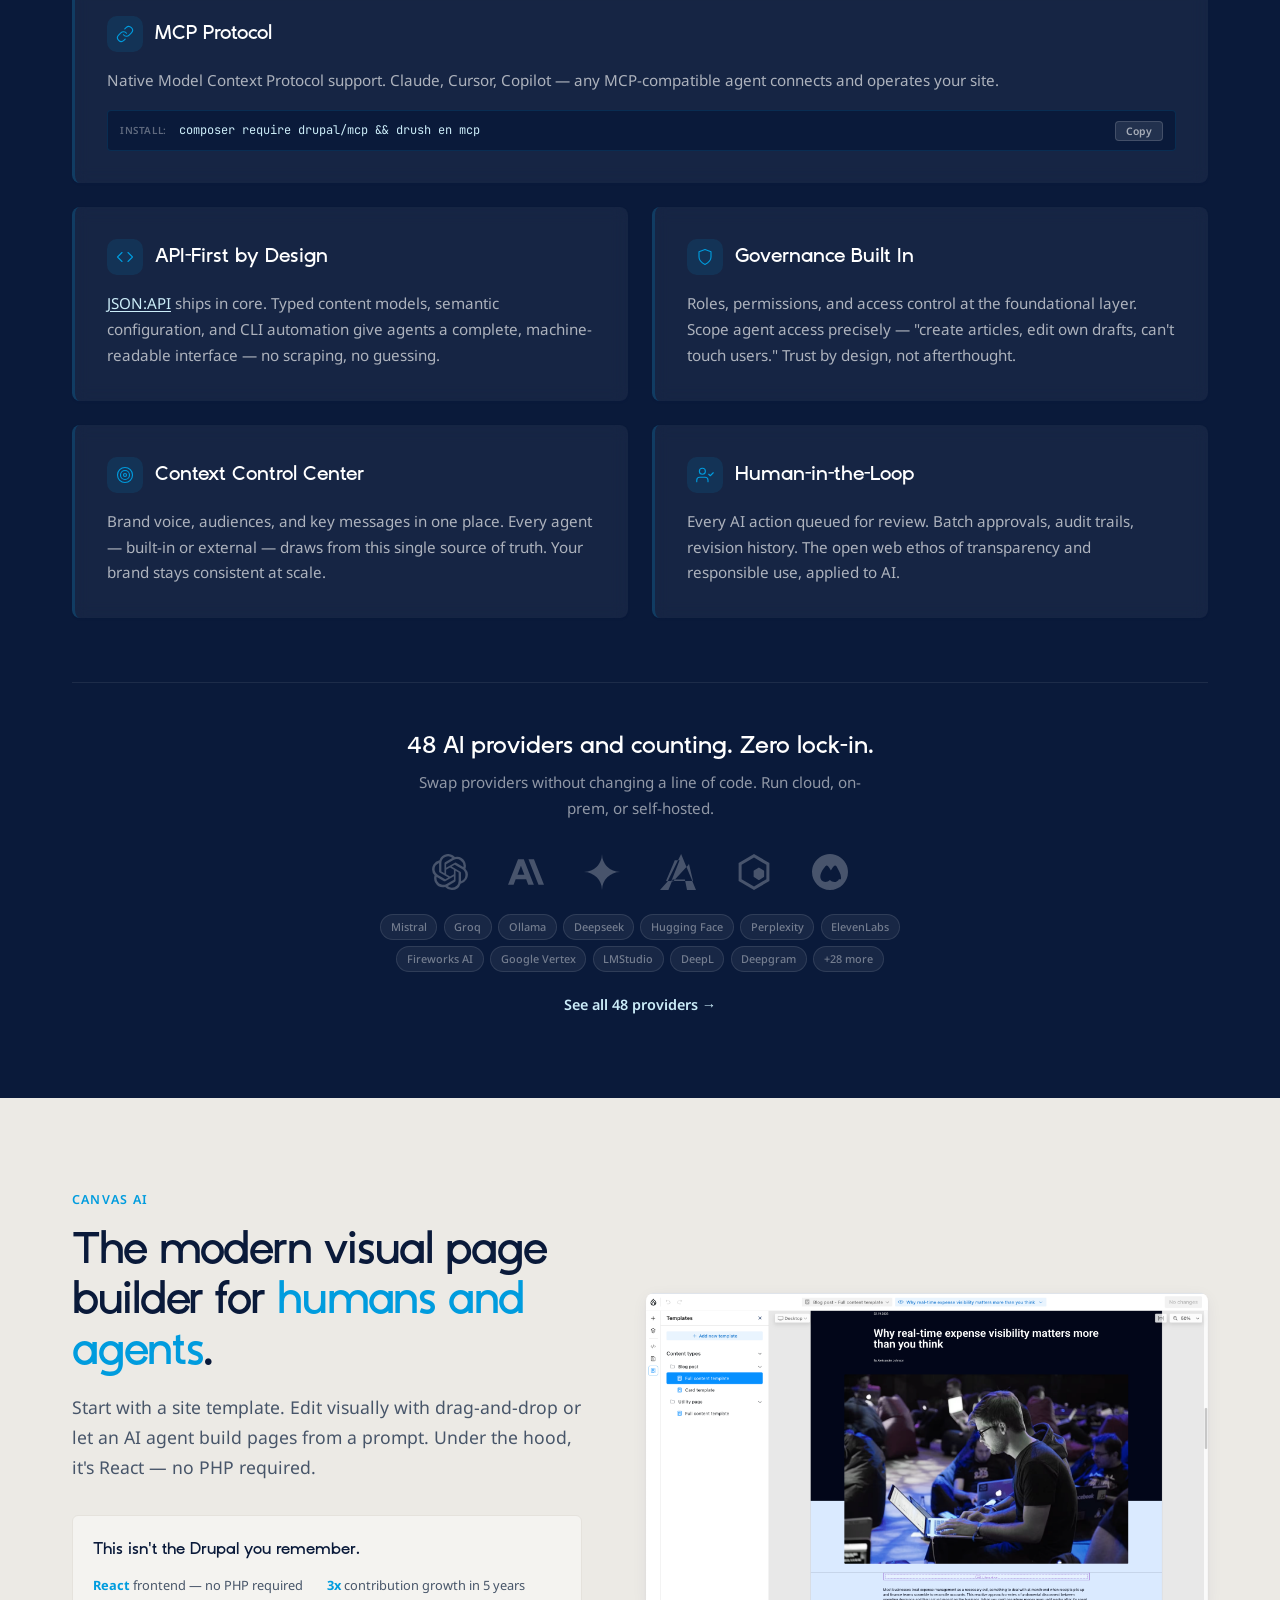
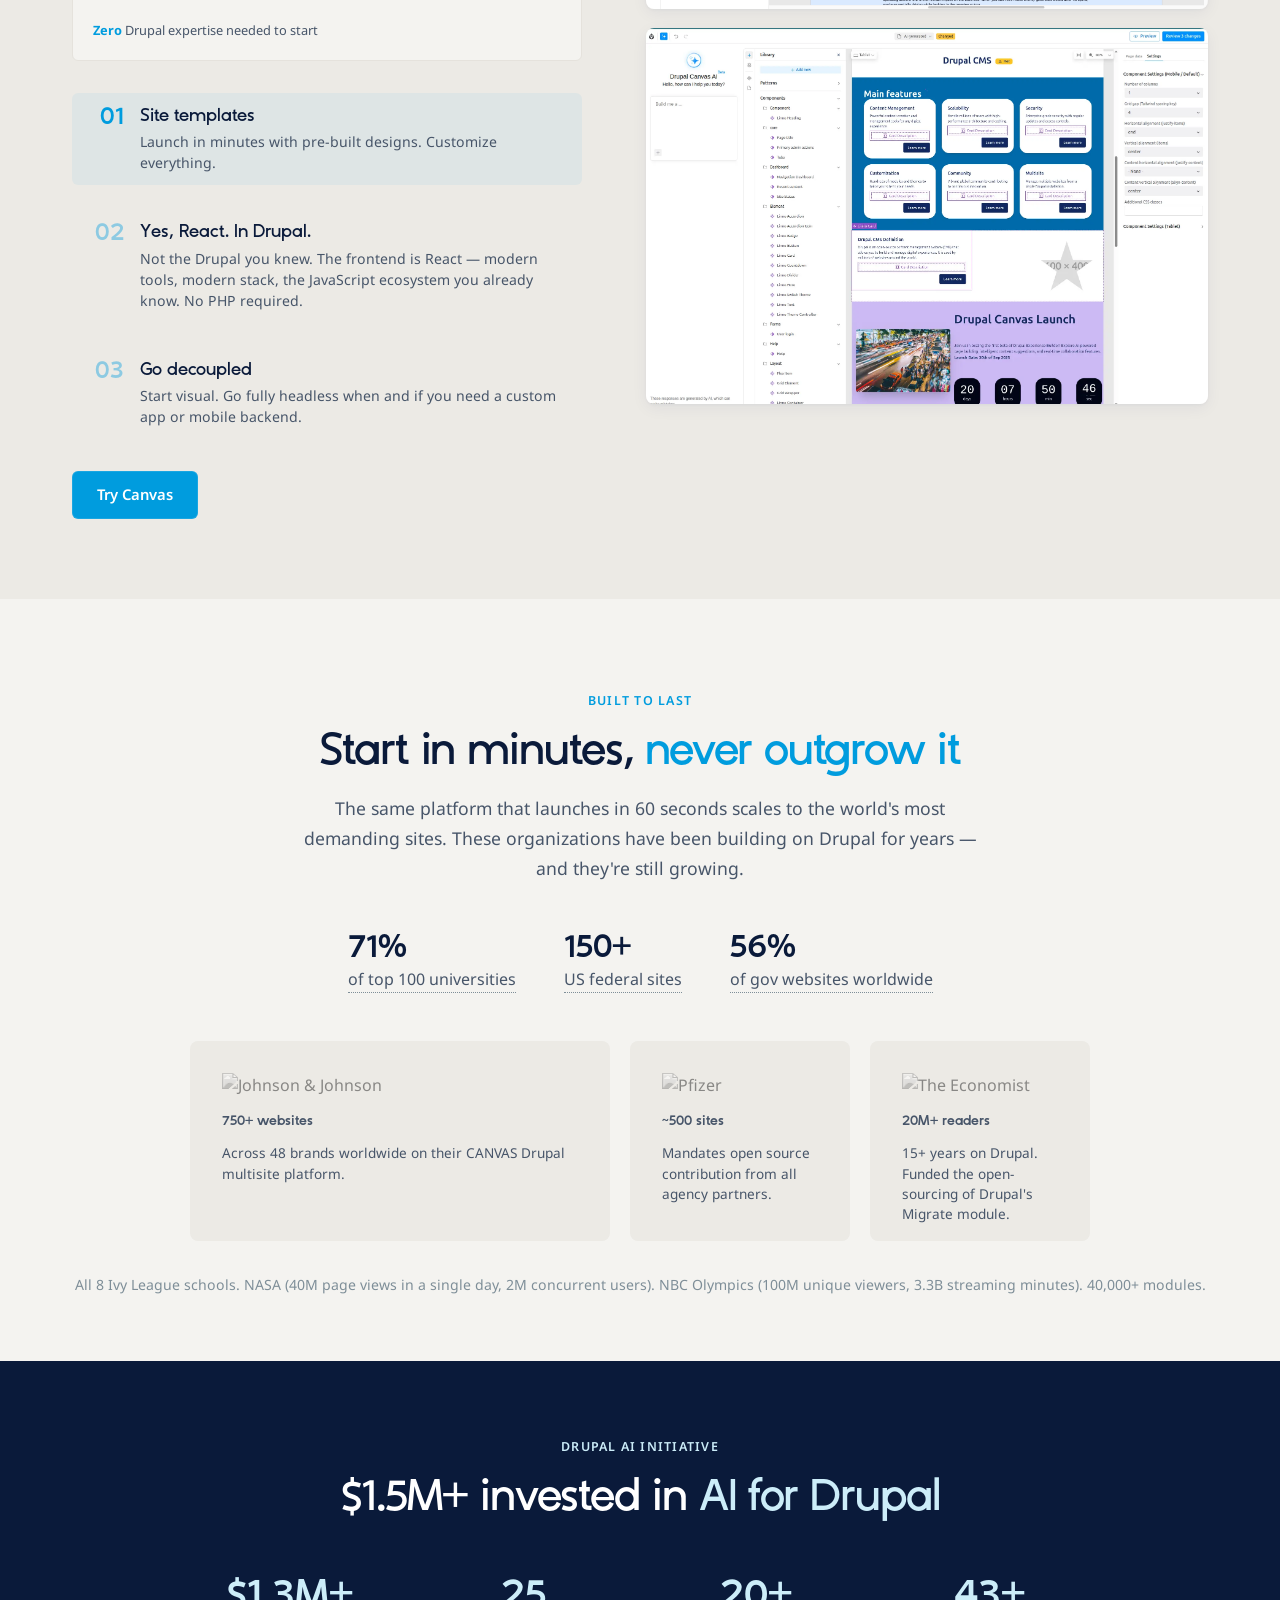
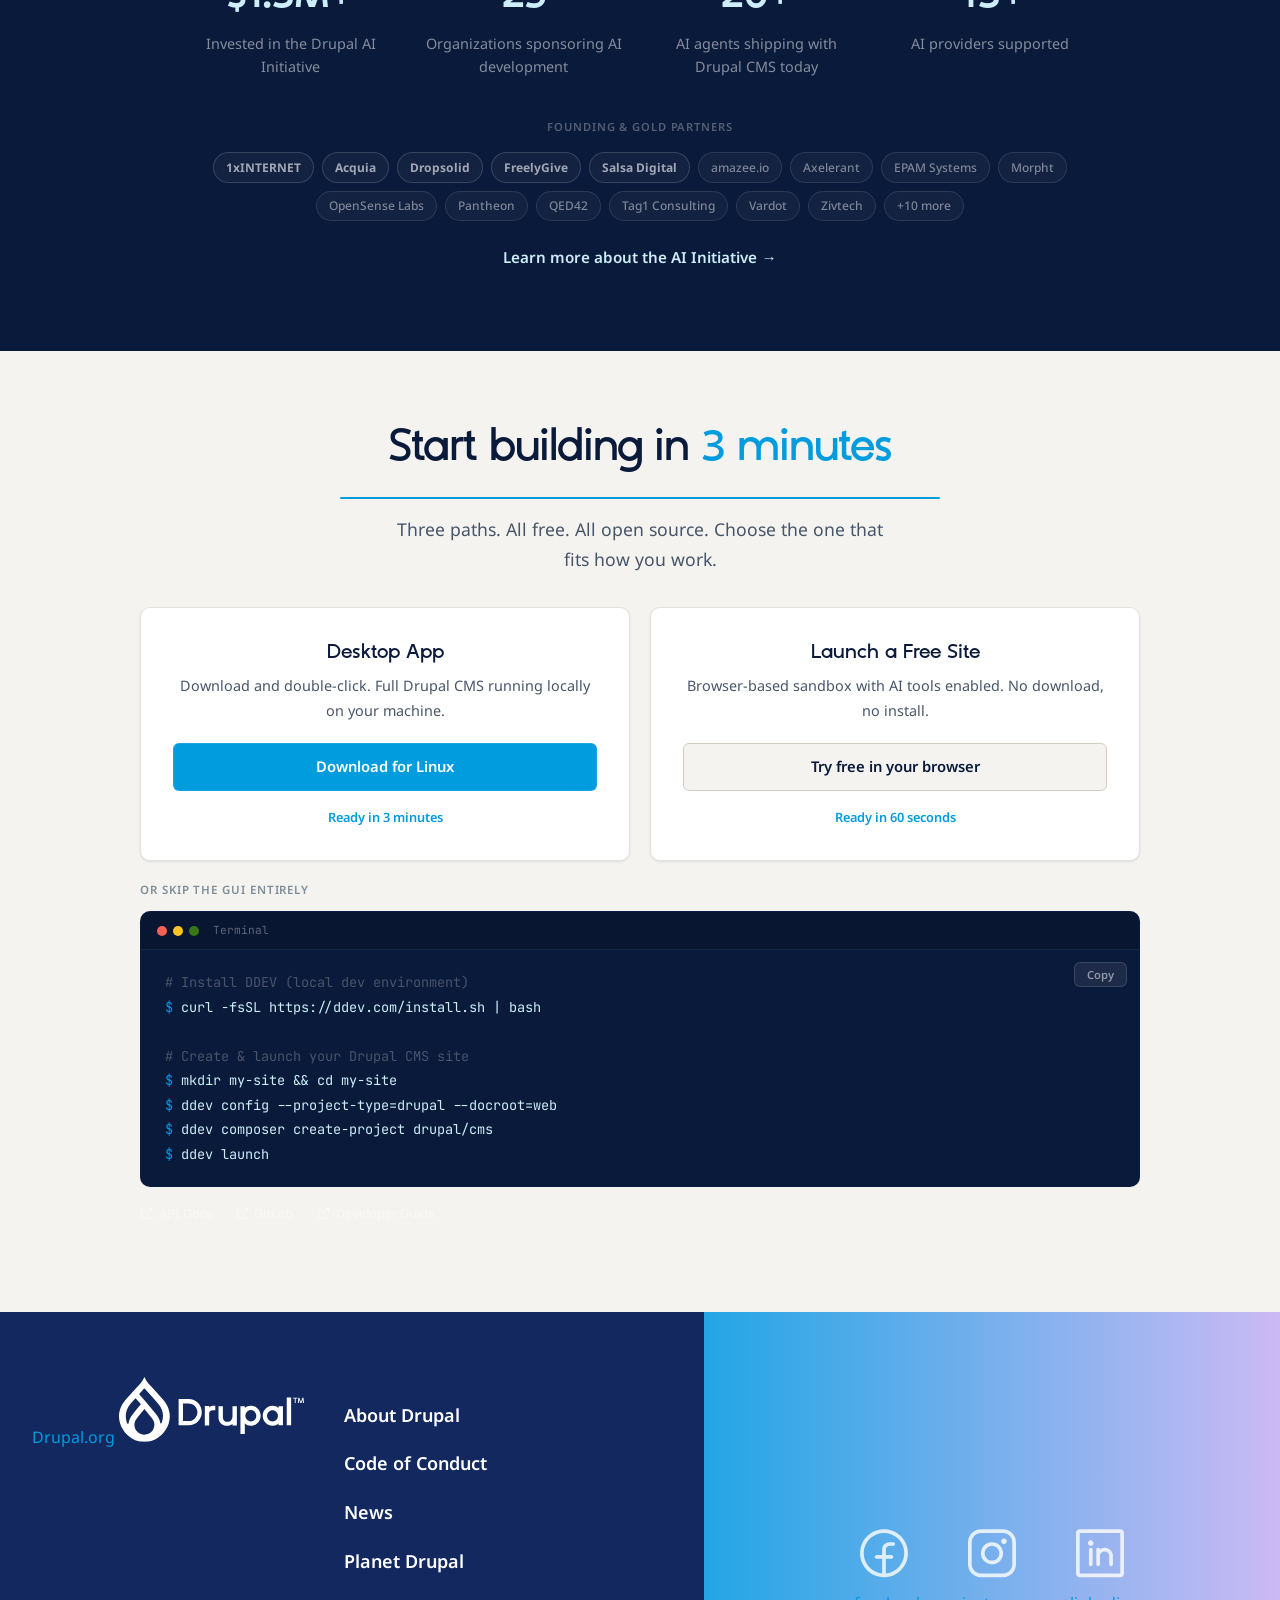
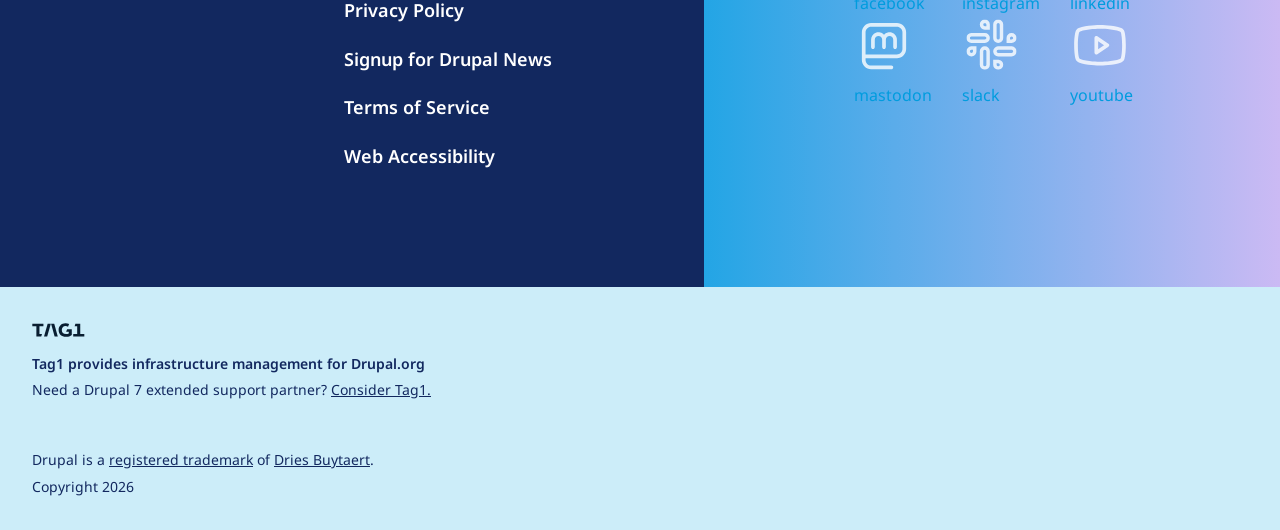
==== commit 5d30e69a: "Fix mobile menu items: clicking nav item no longer closes menu The generic dropdown handler was clos" ====
--- a/index.html
+++ b/index.html
@@ -3478,7 +3478,7 @@
         var expanded = btn.getAttribute('aria-expanded') === 'true';
         // Close all others first
         document.querySelectorAll('#header button[aria-expanded="true"]').forEach(function(other) {
-          if (other !== btn && other !== searchDesktopBtn) {
+          if (other !== btn && other !== searchDesktopBtn && other !== hamburgerBtn) {
             other.setAttribute('aria-expanded', 'false');
             var otherPanel = other.nextElementSibling;
             if (otherPanel) otherPanel.style.display = 'none';
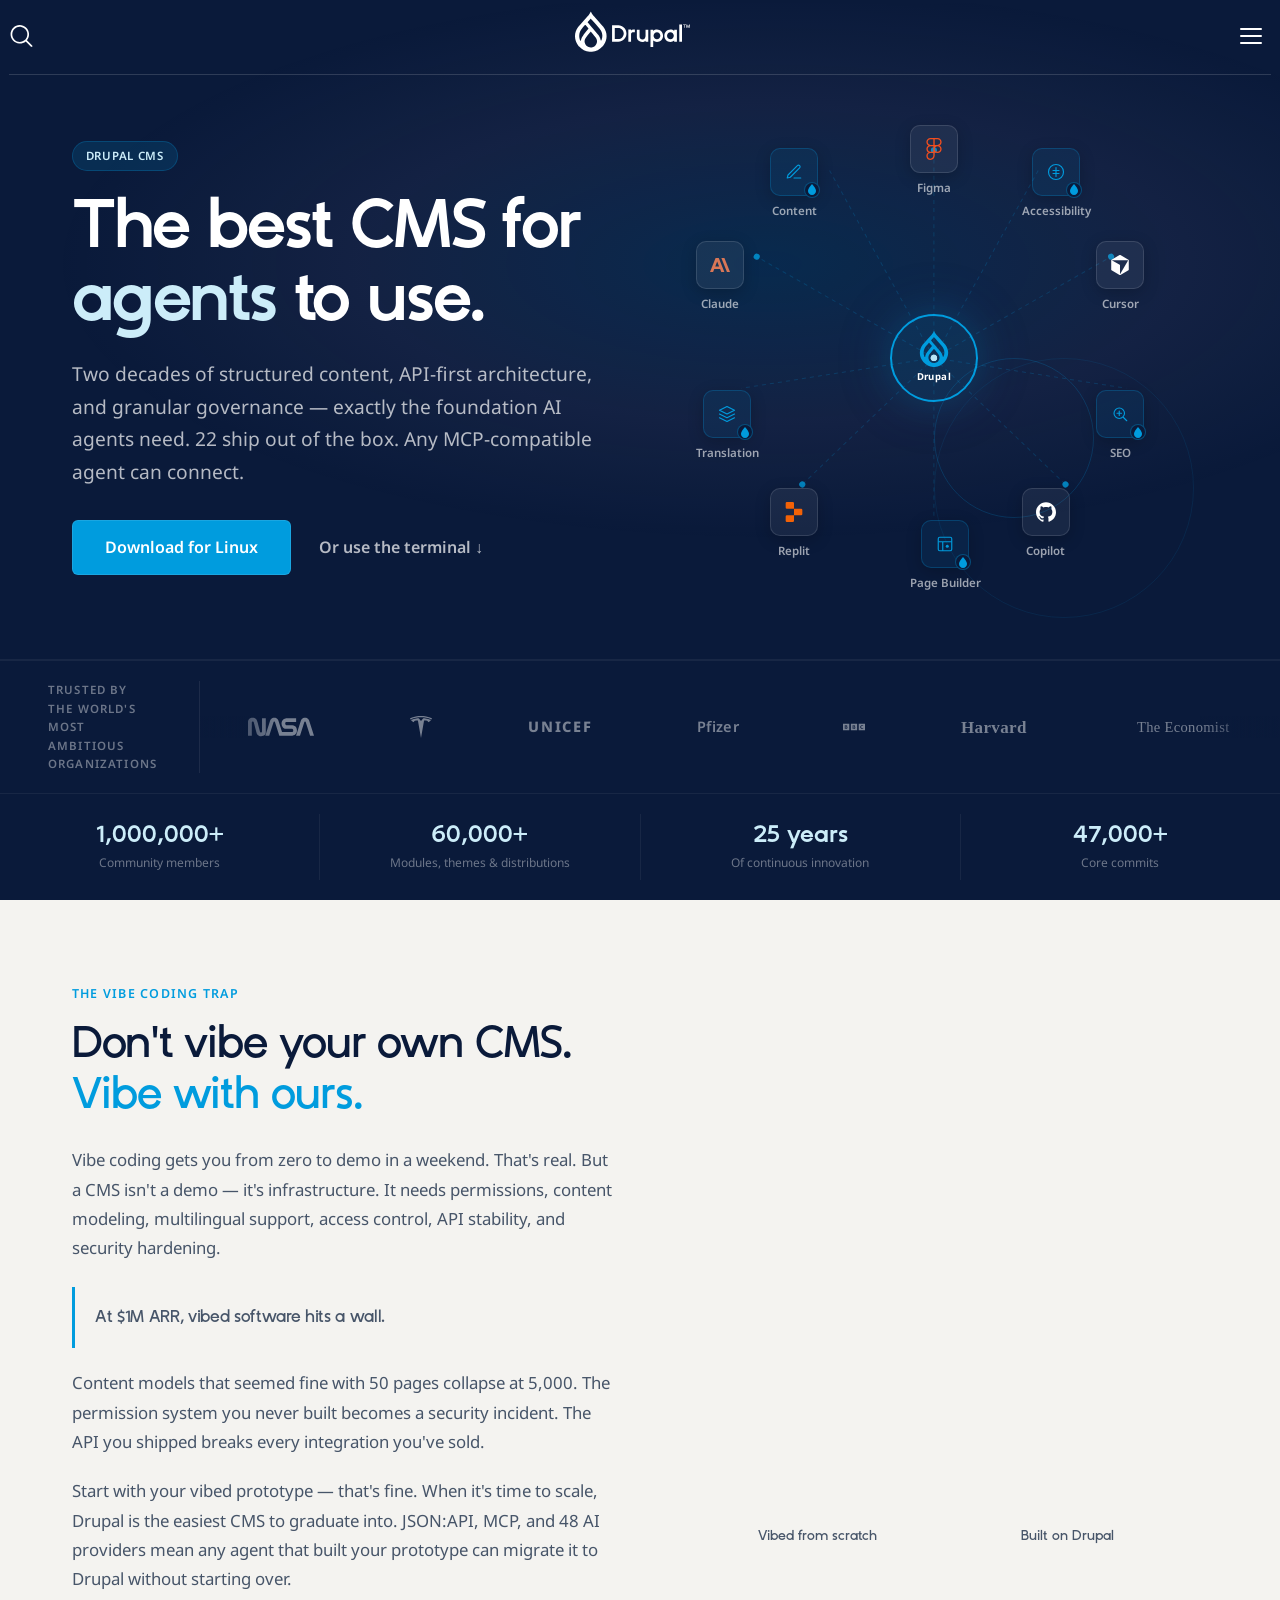
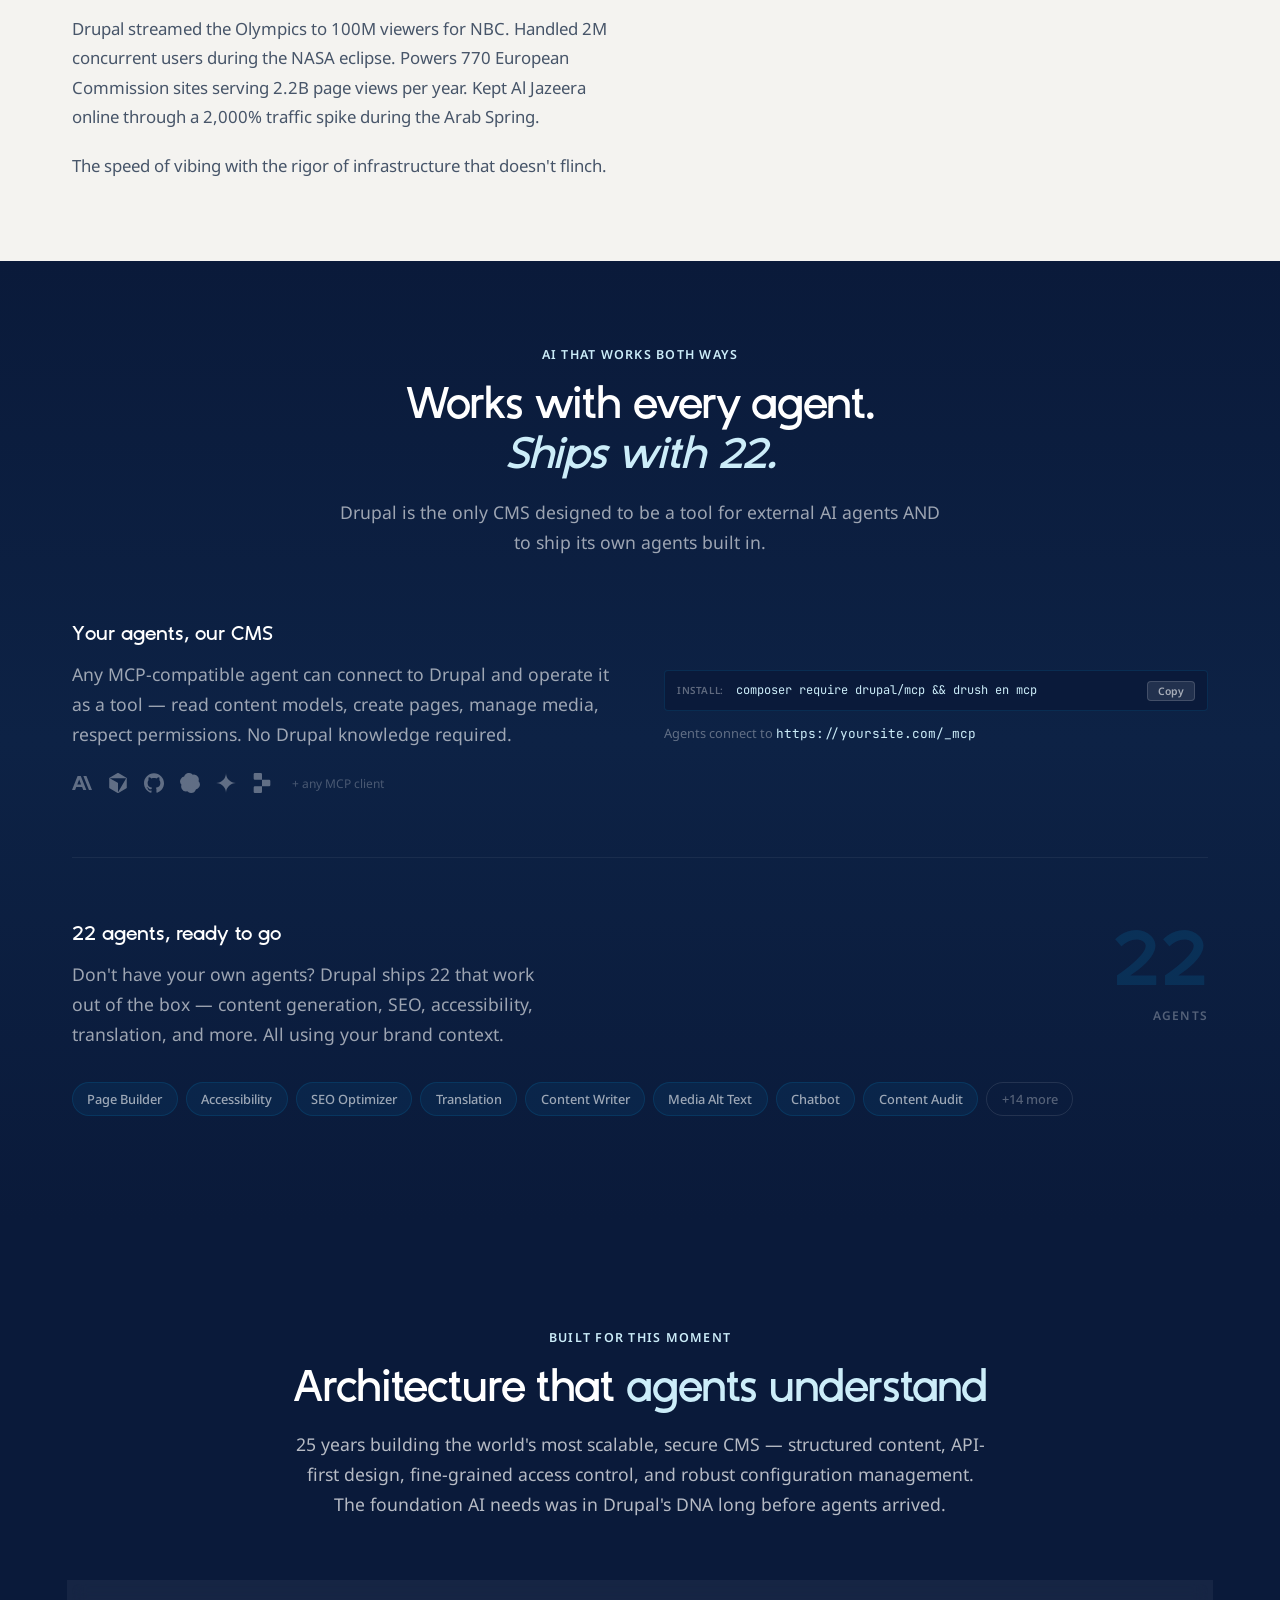
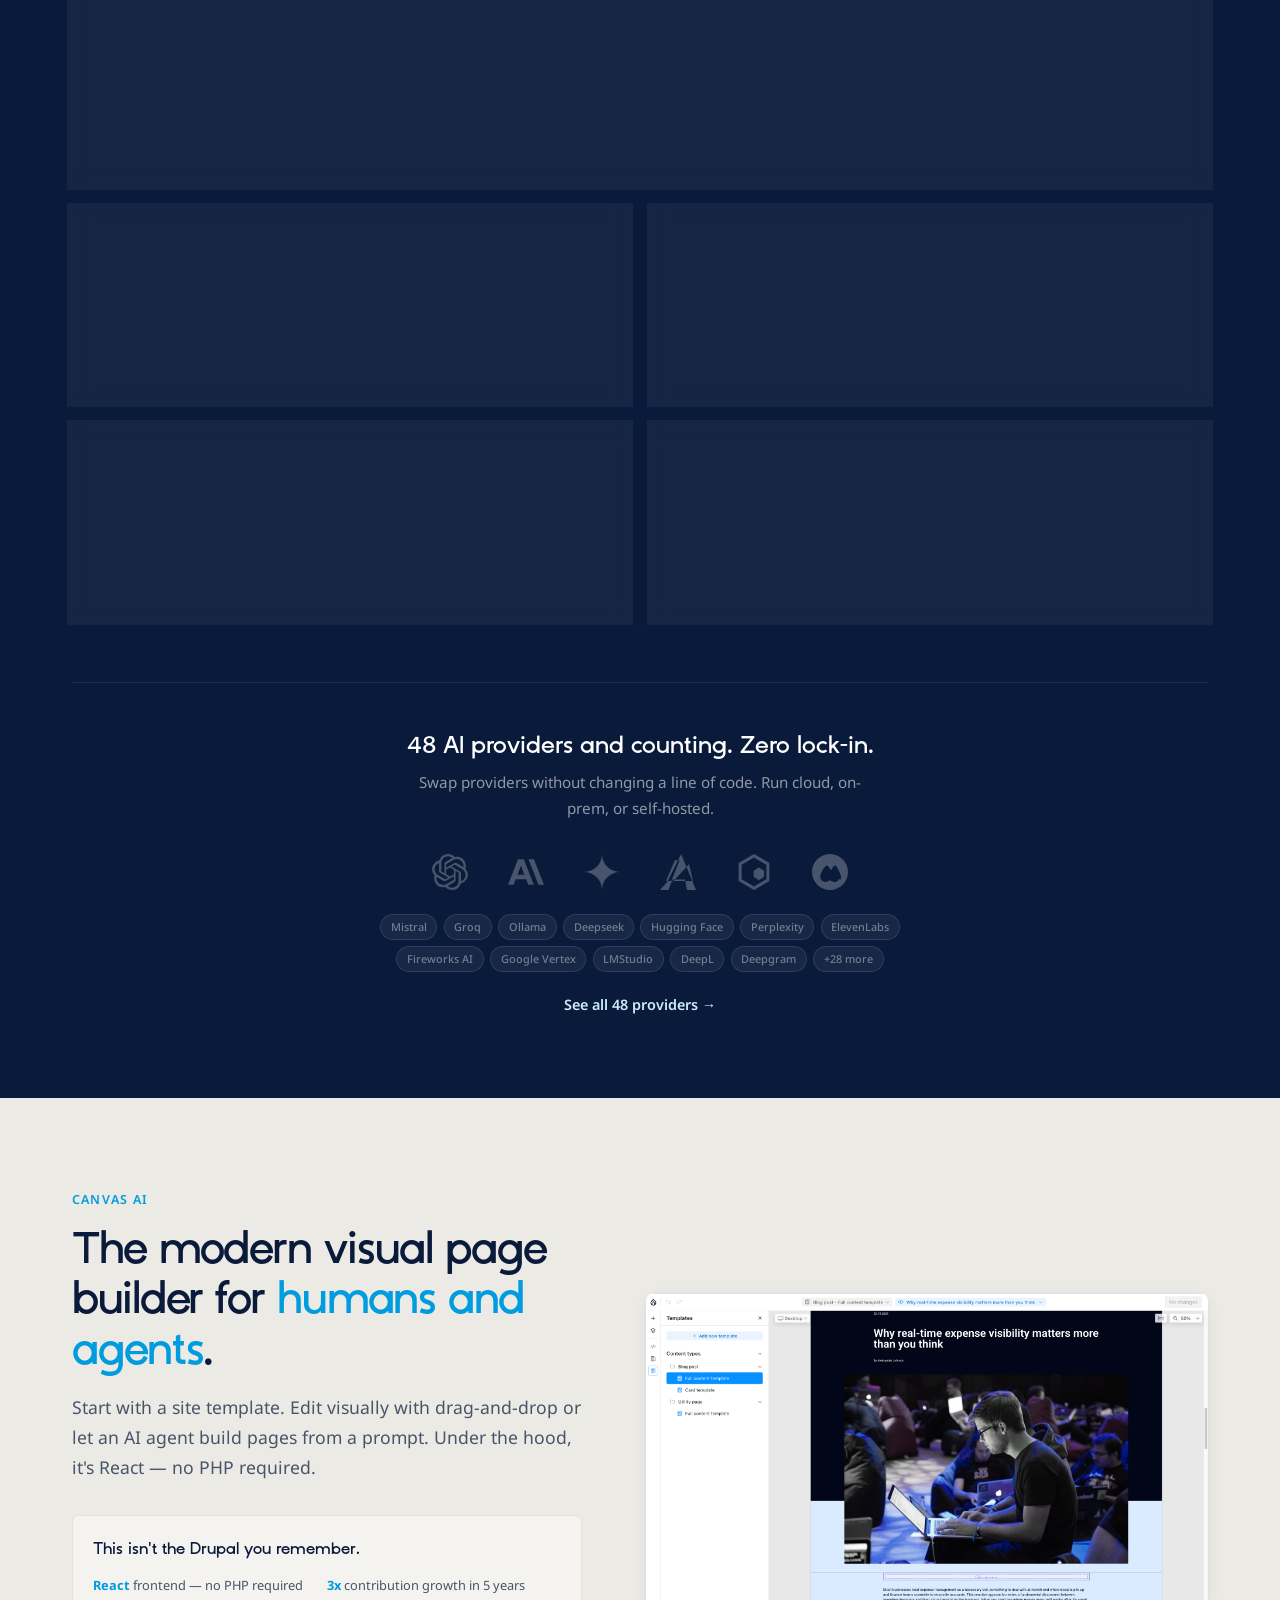
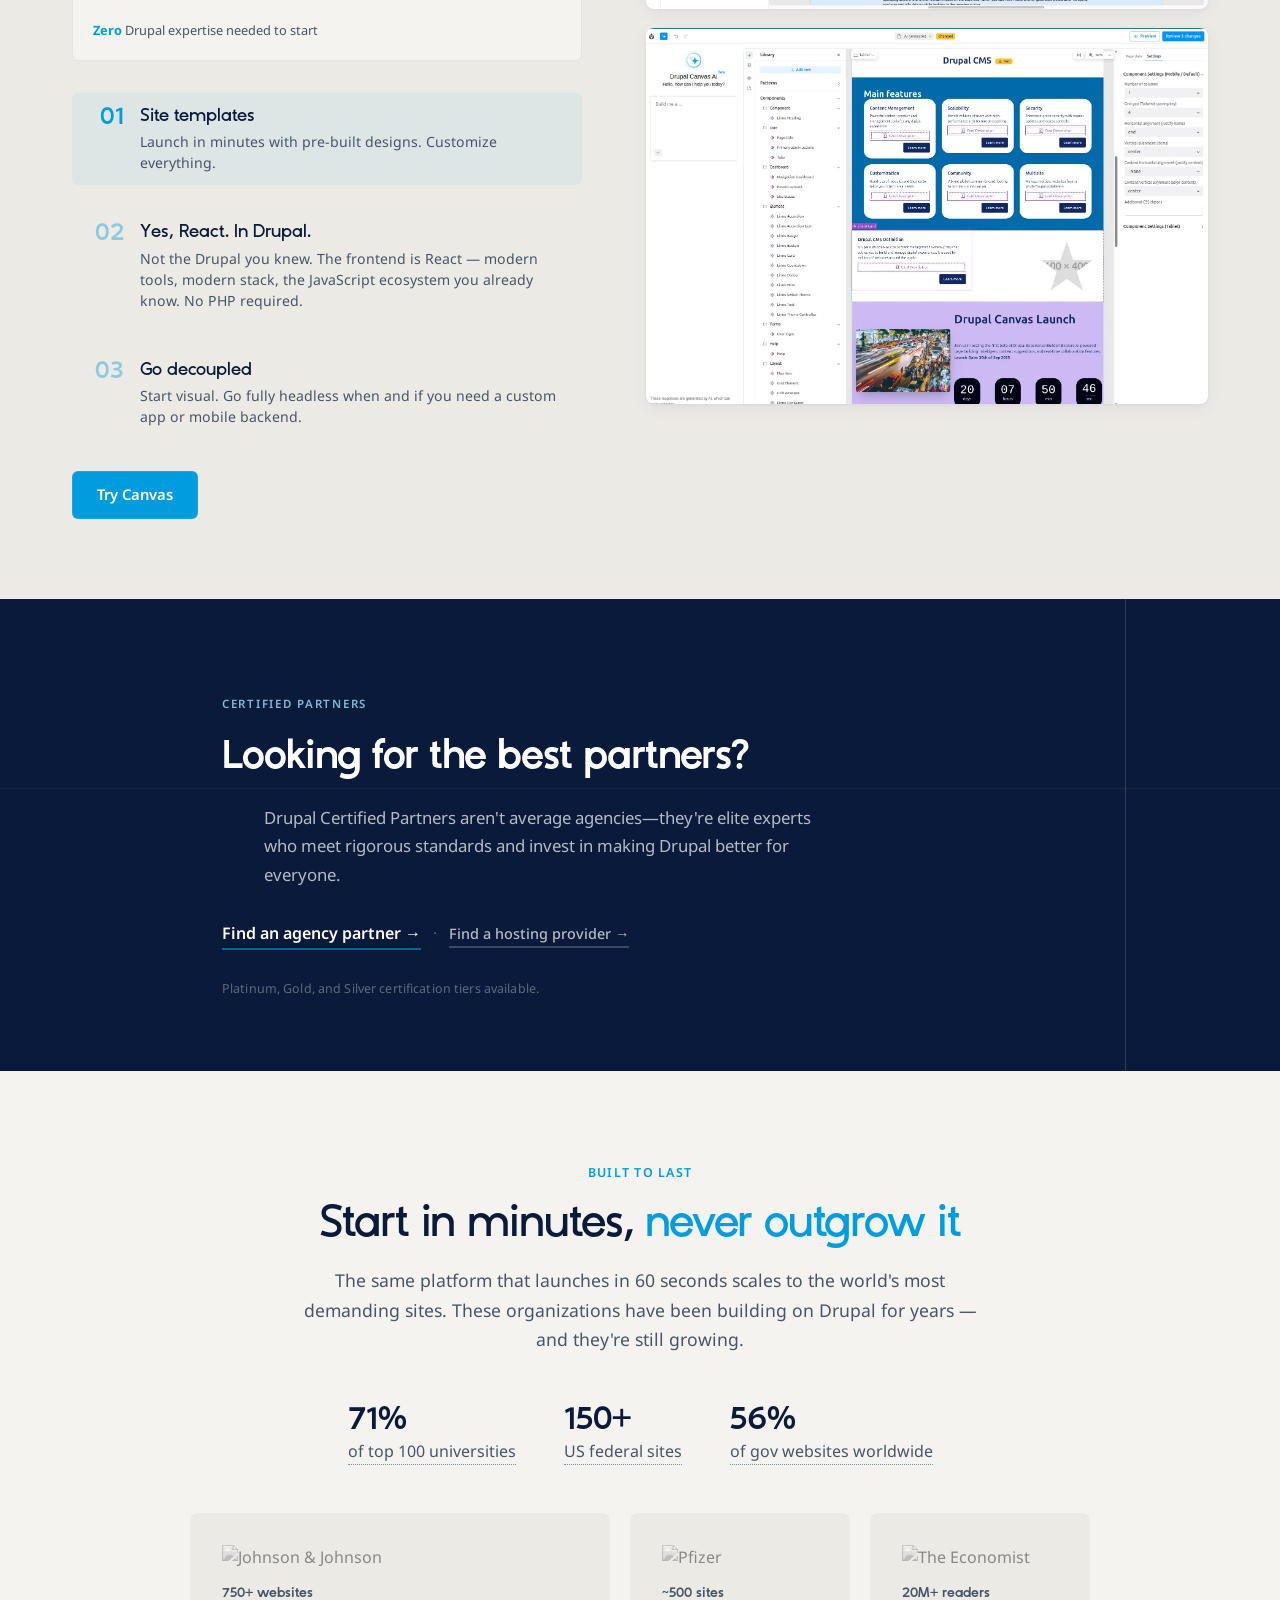
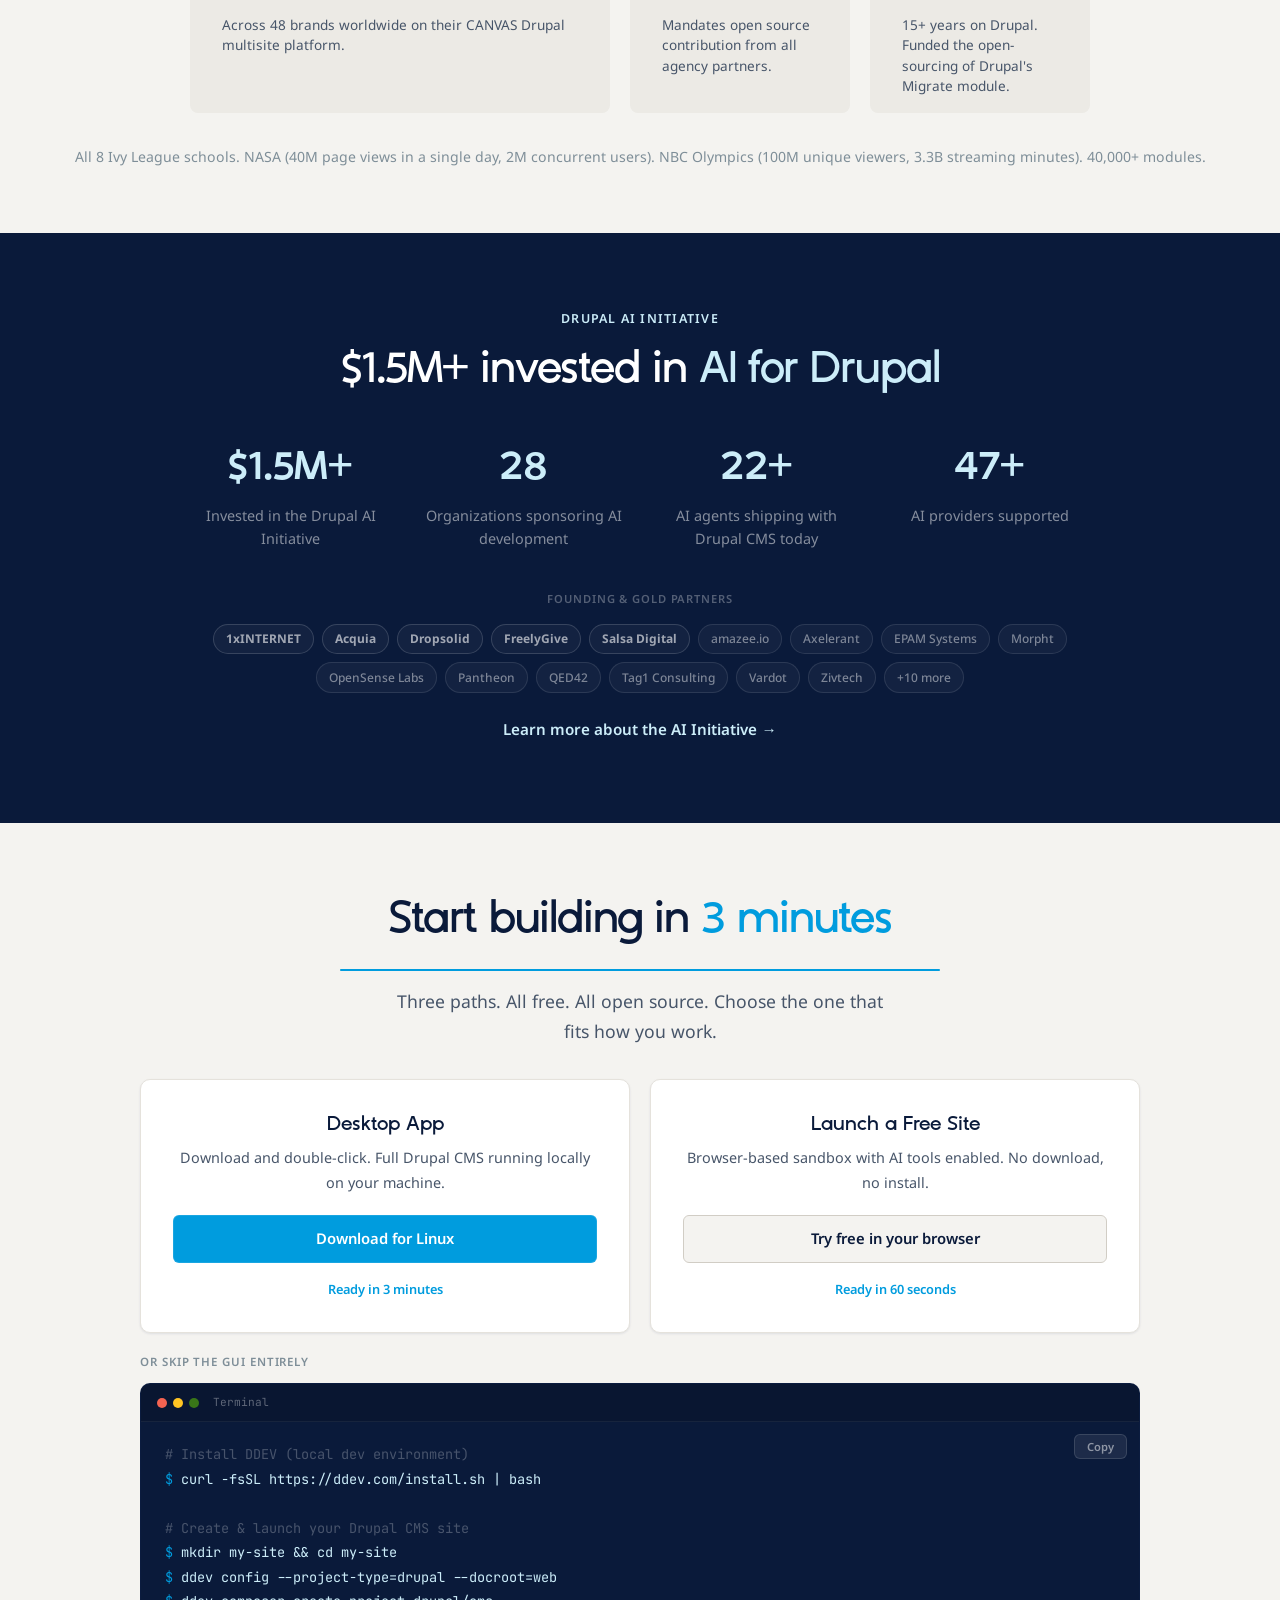
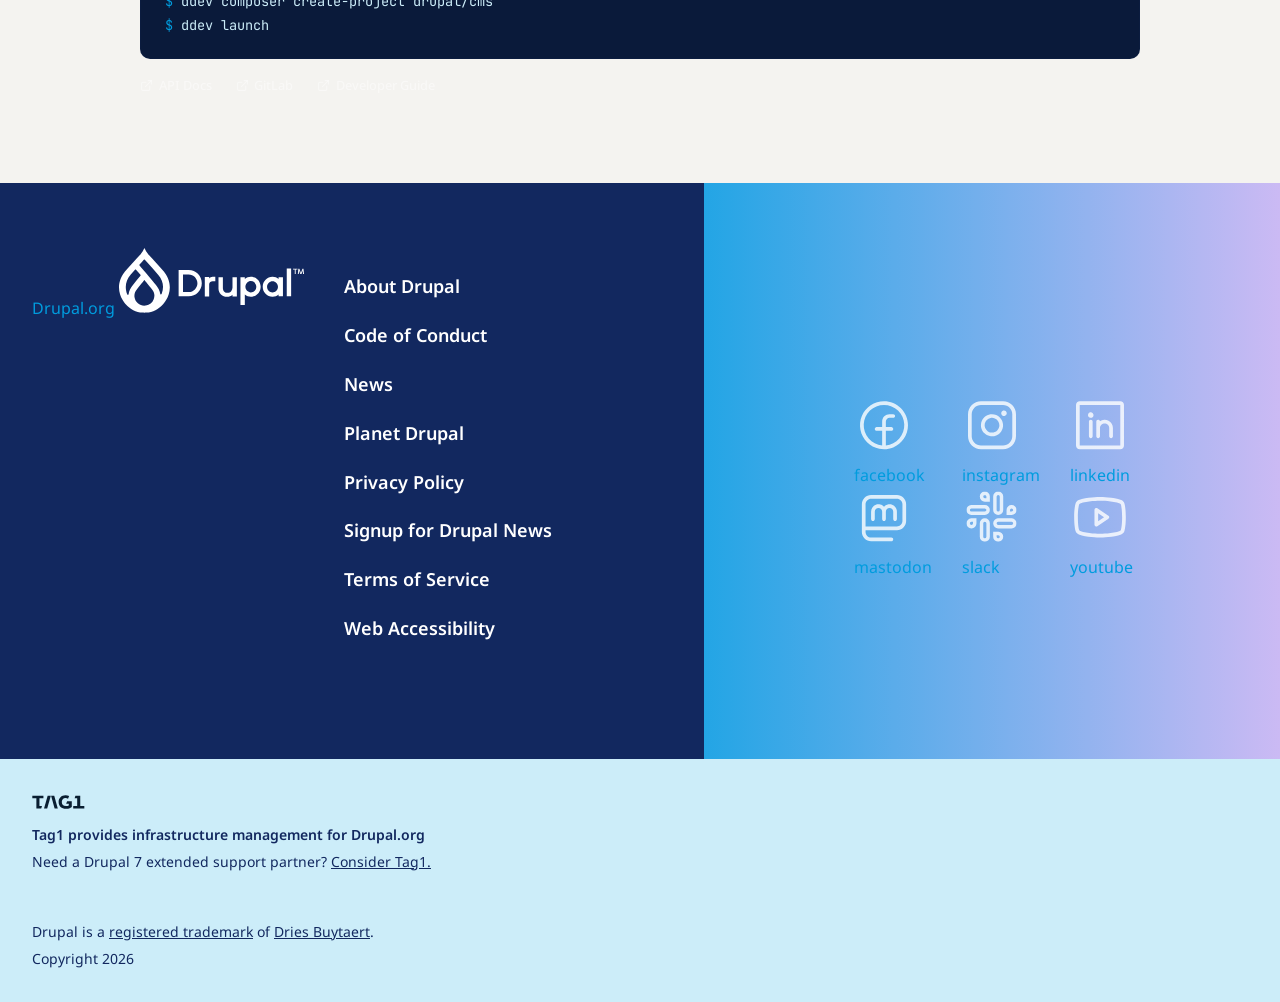
==== commit 77569cf3: "Add Certified Partners dark band section Dark navy section between Canvas and Proven at Scale sectio" ====
--- a/index.html
+++ b/index.html
@@ -2628,6 +2628,105 @@
     </div>
   </section>
 
+  <!-- CERTIFIED PARTNERS -->
+  <section style="
+    background: #0a1a3a;
+    padding: 96px 0 72px;
+    position: relative;
+    overflow: hidden;
+  ">
+    <div style="
+      position: absolute;
+      top: 40%;
+      left: 0;
+      right: 0;
+      height: 1px;
+      background: rgba(255,255,255,0.05);
+      pointer-events: none;
+    "></div>
+    <div style="
+      position: absolute;
+      top: 0;
+      bottom: 0;
+      right: 12%;
+      width: 1px;
+      background: rgba(255,255,255,0.15);
+      pointer-events: none;
+    "></div>
+    <div style="
+      max-width: 900px;
+      margin: 0 auto;
+      padding: 0 2rem;
+      position: relative;
+      z-index: 1;
+    ">
+      <span style="
+        display: block;
+        font-family: 'Noto Sans', sans-serif;
+        font-size: 0.72rem;
+        font-weight: 600;
+        letter-spacing: 0.15em;
+        text-transform: uppercase;
+        color: #7bbcd6;
+        margin-bottom: 1.25rem;
+        text-align: left;
+      ">Certified Partners</span>
+      <h2 style="
+        font-family: 'ZT Gatha', 'Georgia', serif;
+        font-size: clamp(28px, 4vw, 40px);
+        font-weight: 700;
+        color: #ffffff;
+        margin: 0 0 1.5rem;
+        line-height: 1.15;
+        text-align: left;
+      ">Looking for the best partners?</h2>
+      <p style="
+        font-family: 'Noto Sans', sans-serif;
+        font-size: 1.05rem;
+        line-height: 1.7;
+        color: rgba(255,255,255,0.7);
+        max-width: 580px;
+        margin: 0 0 2rem 5%;
+      ">Drupal Certified Partners aren't average agencies—they're elite experts who meet rigorous standards and invest in making Drupal better for everyone.</p>
+      <div style="
+        display: flex;
+        align-items: baseline;
+        gap: 0.75rem;
+        margin-bottom: 1.75rem;
+        flex-wrap: wrap;
+      ">
+        <a href="https://new.drupal.org/drupal-services" style="
+          font-family: 'Noto Sans', sans-serif;
+          font-size: 1rem;
+          font-weight: 600;
+          color: #ffffff;
+          text-decoration: none;
+          border-bottom: 2px solid rgba(0,156,222,0.6);
+          padding-bottom: 1px;
+          transition: border-color 0.2s;
+        " onmouseover="this.style.borderColor='#009CDE'" onmouseout="this.style.borderColor='rgba(0,156,222,0.6)'">Find an agency partner →</a>
+        <span style="color: rgba(255,255,255,0.3); font-size: 1rem;">·</span>
+        <a href="https://new.drupal.org/try-hosting" style="
+          font-family: 'Noto Sans', sans-serif;
+          font-size: 0.9rem;
+          font-weight: 500;
+          color: rgba(255,255,255,0.7);
+          text-decoration: none;
+          border-bottom: 2px solid rgba(255,255,255,0.2);
+          padding-bottom: 1px;
+          transition: border-color 0.2s;
+        " onmouseover="this.style.borderColor='rgba(255,255,255,0.6)'" onmouseout="this.style.borderColor='rgba(255,255,255,0.2)'">Find a hosting provider →</a>
+      </div>
+      <p style="
+        font-family: 'Noto Sans', sans-serif;
+        font-size: 0.78rem;
+        color: rgba(255,255,255,0.35);
+        margin: 0;
+        letter-spacing: 0.01em;
+      ">Platinum, Gold, and Silver certification tiers available.</p>
+    </div>
+  </section>
+
   <!-- PROVEN AT SCALE -->
   <section class="growth-section">
     <div class="container">
